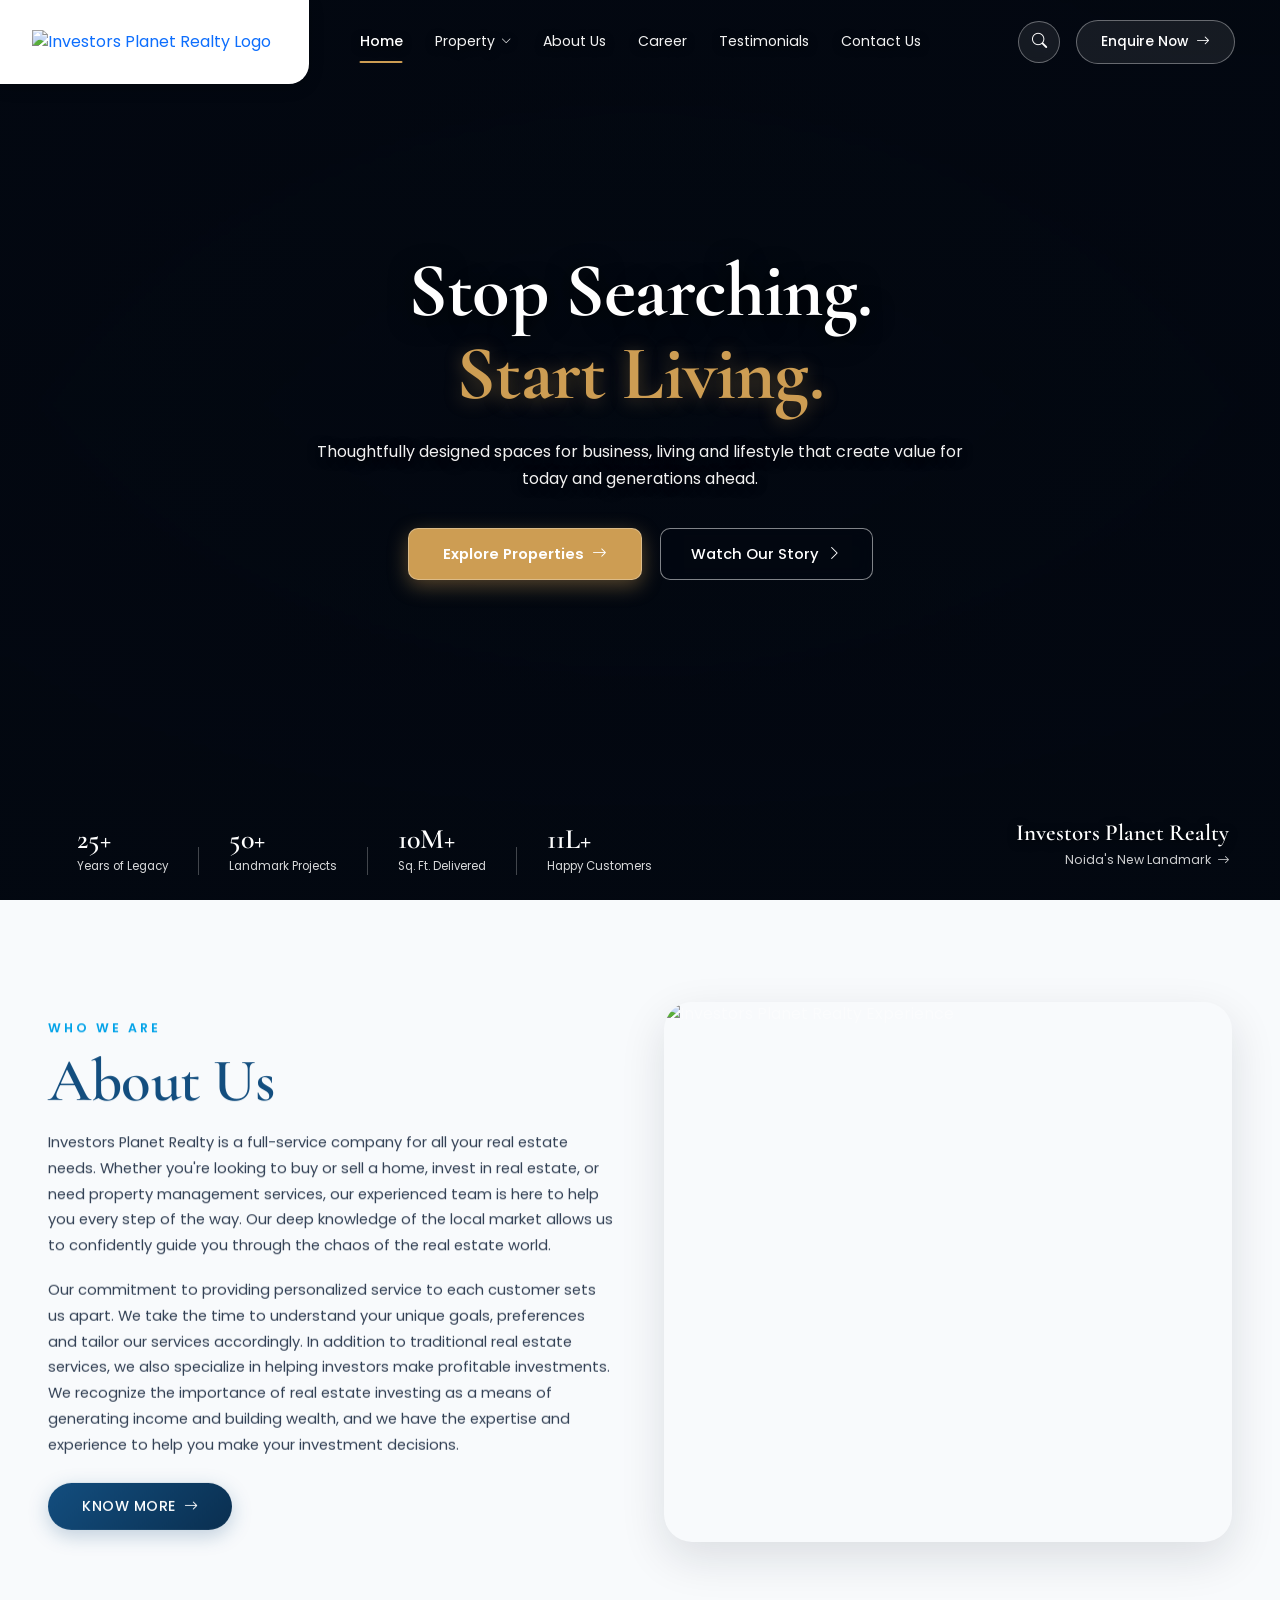
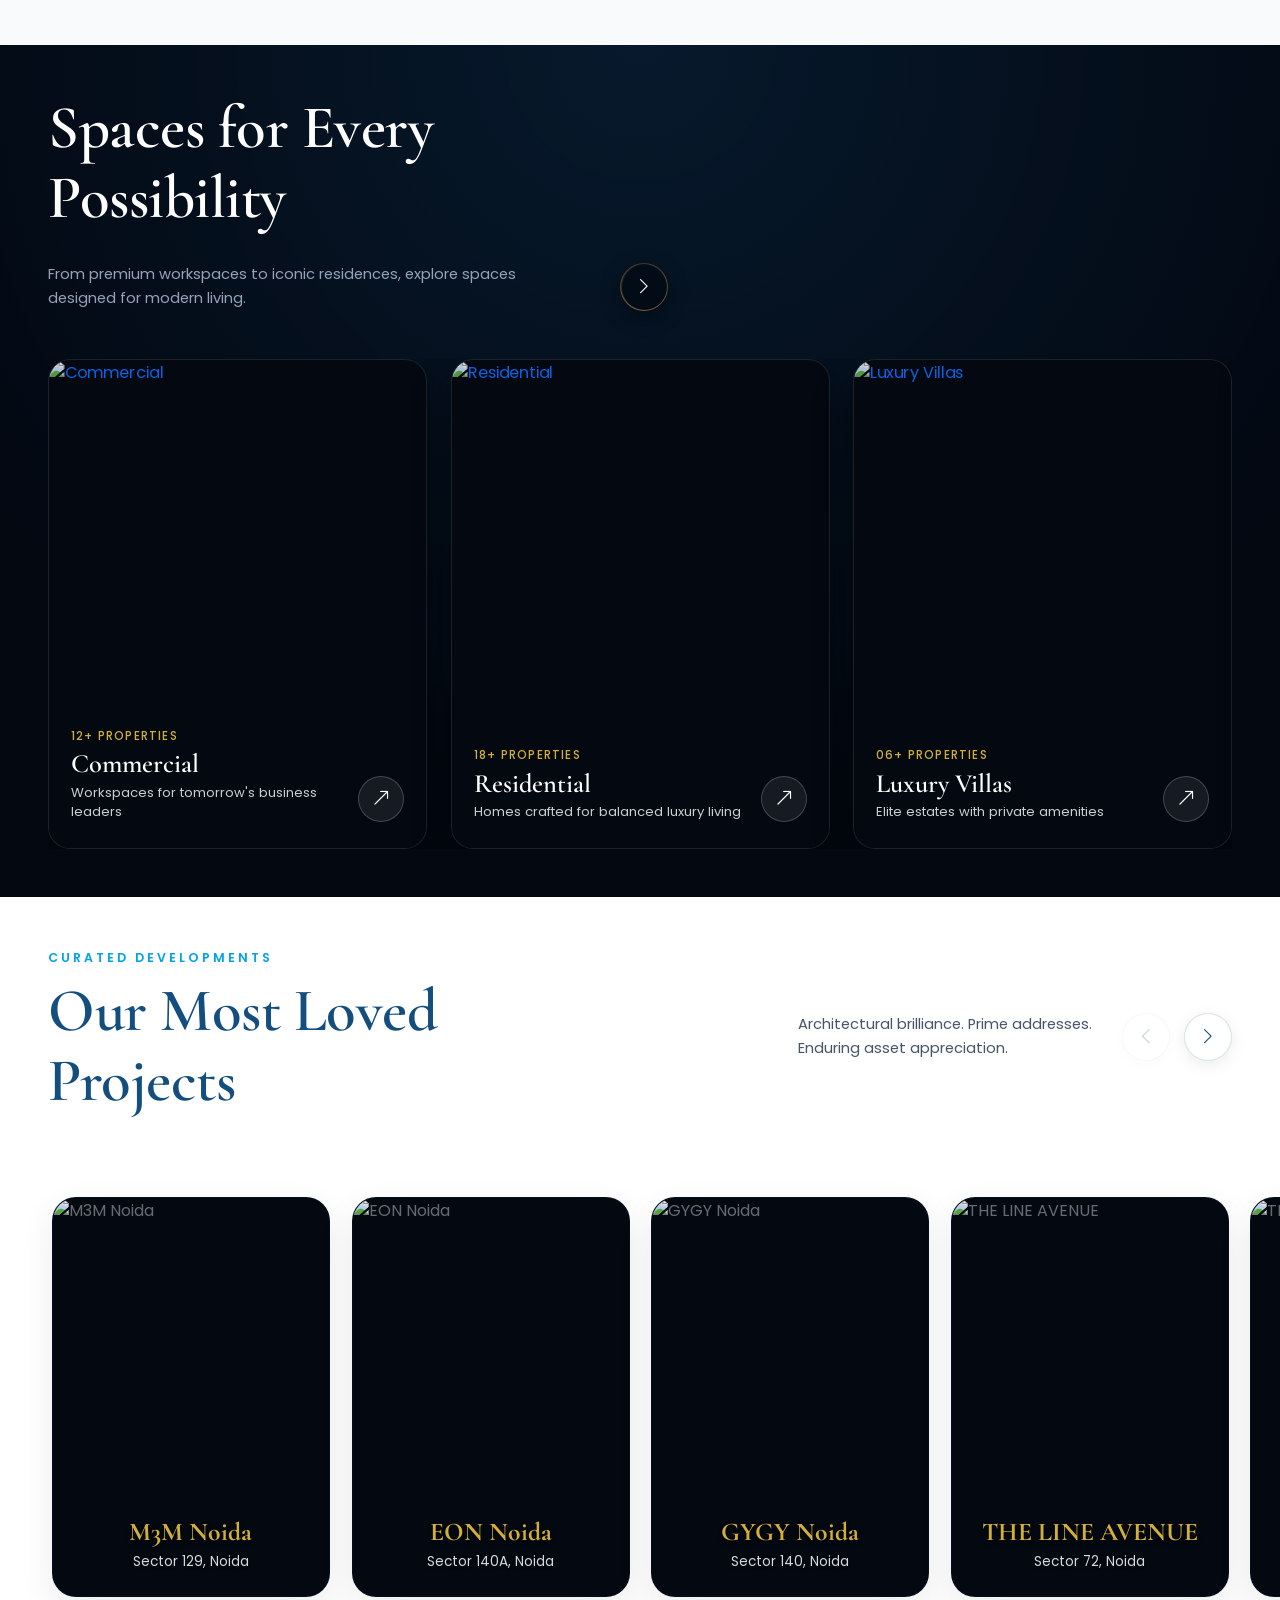
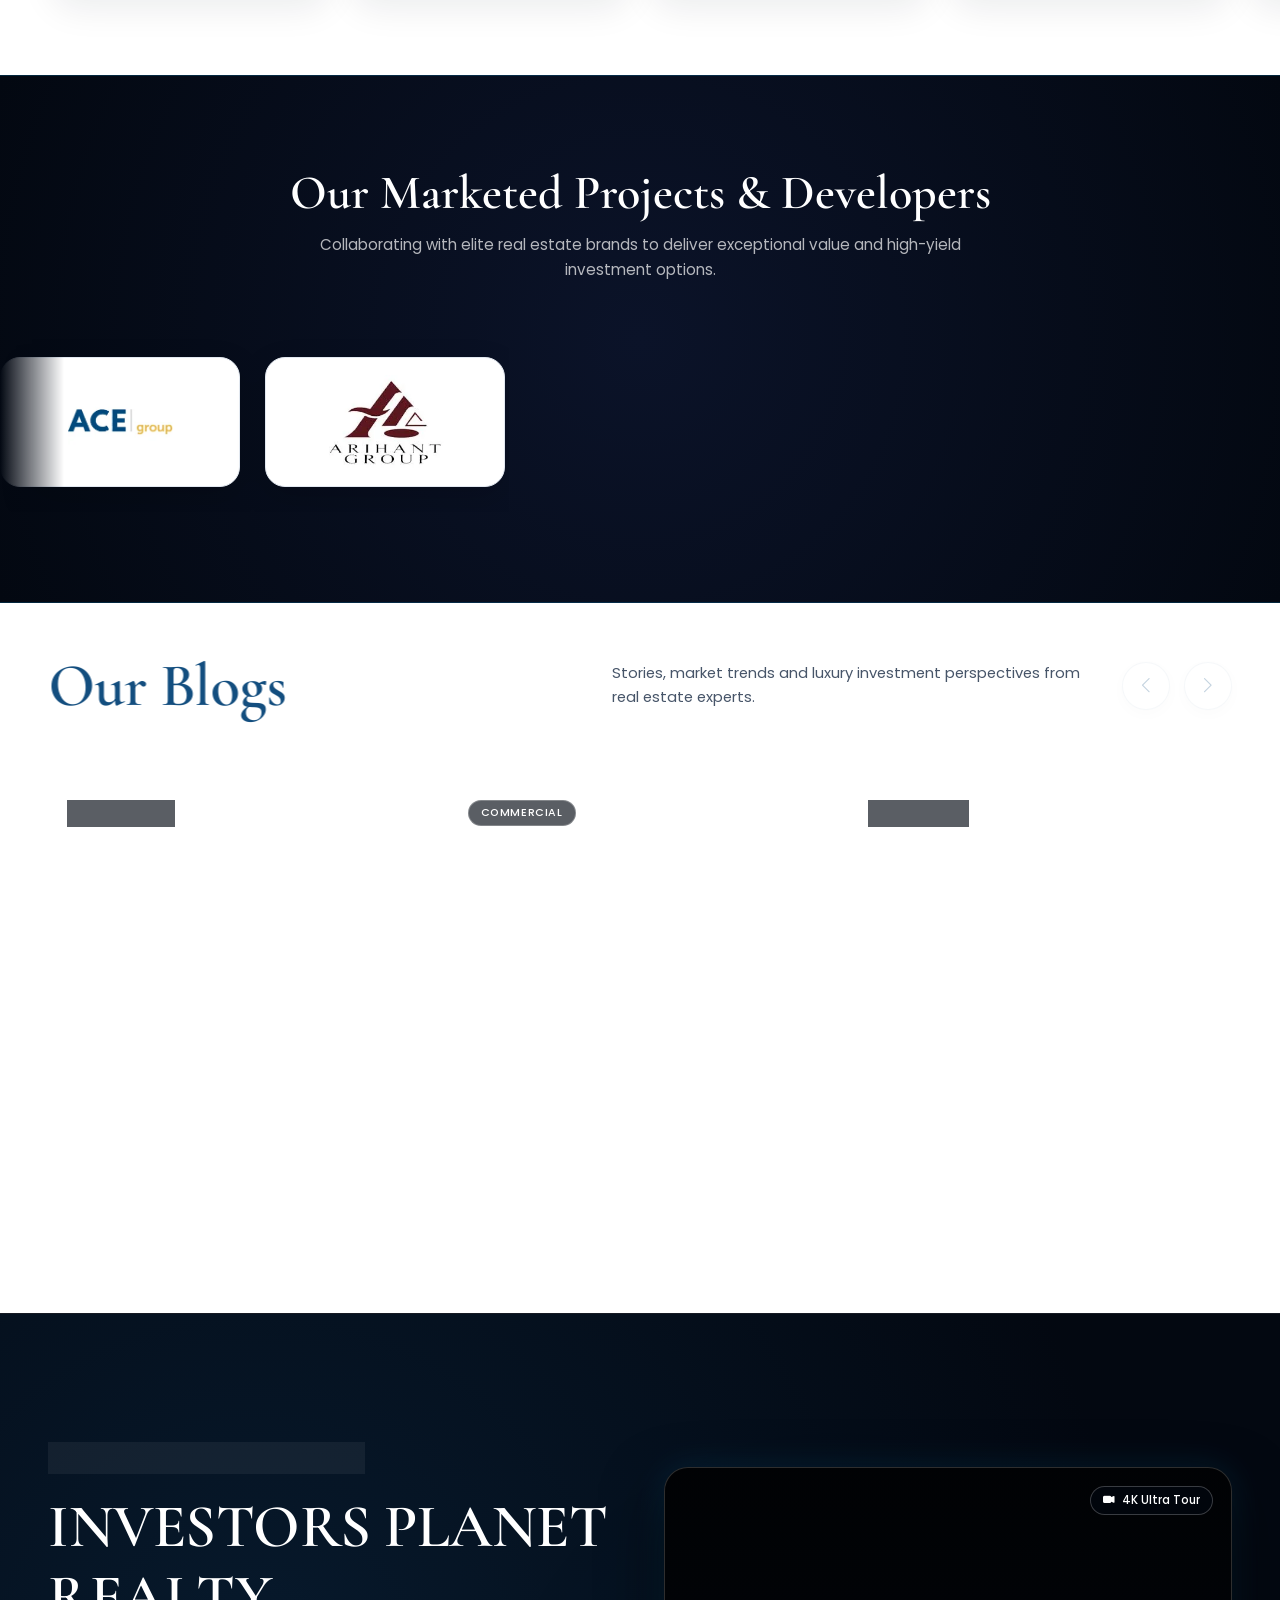
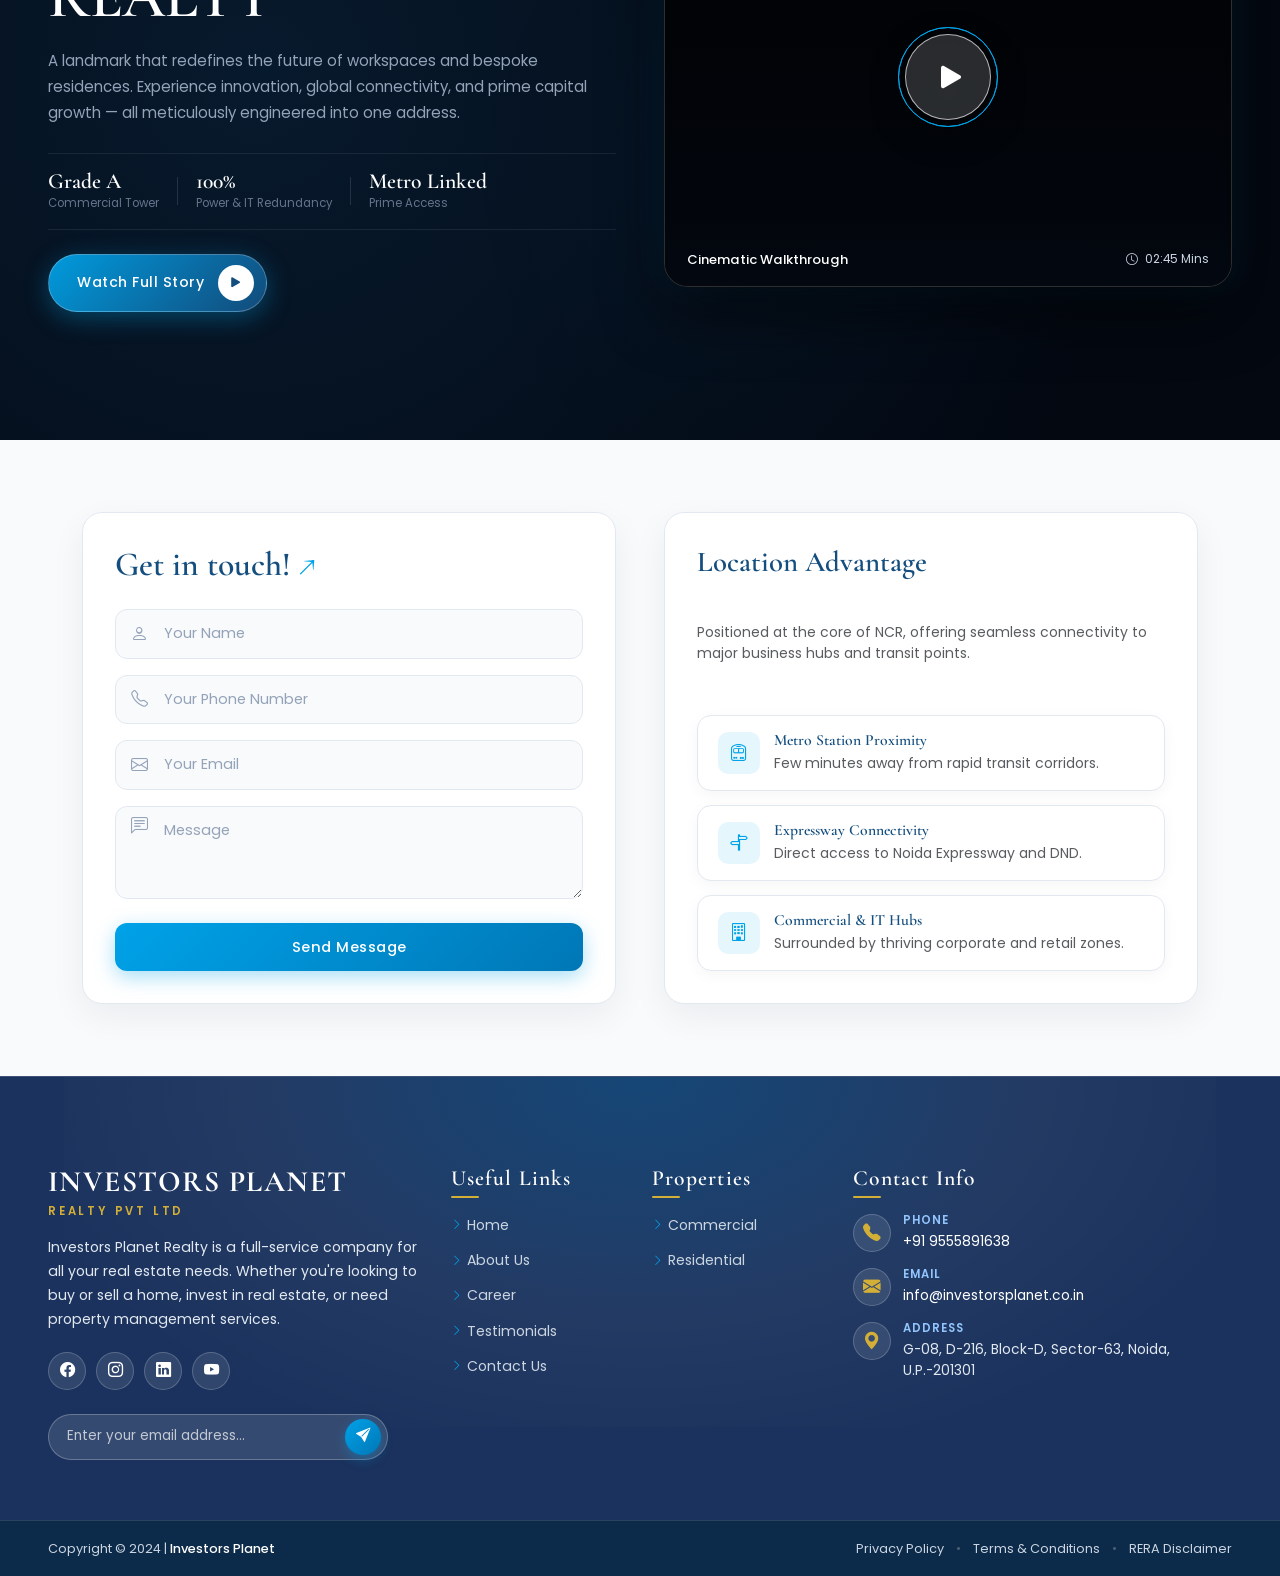
==== index.html @ 38ff0264 "commit" ====
<!DOCTYPE html>
<html lang="en">

<head>
    <meta charset="UTF-8" />
    <meta name="viewport" content="width=device-width, initial-scale=1.0" />
    <title>Investors|Planet| Realty</title>
    <link rel="shortcut icon" href="images/logo.webp" type="image/x-icon">
    <!-- links -->
    <link href="https://cdn.jsdelivr.net/npm/bootstrap@5.3.3/dist/css/bootstrap.min.css" rel="stylesheet">
    <link rel="stylesheet" href="https://cdnjs.cloudflare.com/ajax/libs/font-awesome/6.5.1/css/all.min.css">
    <link rel="stylesheet" href="https://cdn.jsdelivr.net/npm/bootstrap-icons@1.11.3/font/bootstrap-icons.min.css">
    <link rel="stylesheet" href="https://cdnjs.cloudflare.com/ajax/libs/animate.css/4.1.1/animate.min.css">
    <link rel="stylesheet" href="https://cdn.jsdelivr.net/npm/swiper@11/swiper-bundle.min.css">

    <!-- Fonts -->
    <link rel="preconnect" href="https://fonts.googleapis.com">
    <link rel="preconnect" href="https://fonts.gstatic.com" crossorigin>
    <link
        href="https://fonts.googleapis.com/css2?family=Cormorant+Garamond:wght@500;600;700&family=Poppins:wght@300;400;500;600&display=swap"
        rel="stylesheet">

    <!-- Custom CSS -->
    <link rel="stylesheet" href="style.css">
</head>

<body>

    <!-- navbar section -->
    <nav class="top-navbar-wrapper" id="topNavbar">
        <a href="index.html" class="navbar-logo-tab">
            <img src="https://investorsplanet.co.in/assets/images/Logo/logo-in.jpeg" alt="Investors Planet Realty Logo">
        </a>

        <div class="center-nav-links">
            <a href="index.html" class="nav-tab-item active">Home</a>

            <div class="nav-dropdown-wrapper">
                <a href="#" class="nav-tab-item">
                    Property <i class="bi bi-chevron-down" style="font-size: 0.65rem;"></i>
                </a>
                <div class="nav-dropdown-menu">
                    <a href="Commercial.html" class="nav-dropdown-item">Commercial</a>
                    <a href="Residental.html" class="nav-dropdown-item">Residential</a>
                </div>
            </div>

            <a href="About.html" class="nav-tab-item">About Us</a>
            <a href="Career.html" class="nav-tab-item">Career</a>
            <a href="Testimonials.html" class="nav-tab-item">Testimonials</a>
            <a href="Contact.html" class="nav-tab-item">Contact Us
            </a>
        </div>

        <div class="navbar-right-actions">
            <button class="nav-search-btn" title="Search" aria-label="Search">
                <i class="bi bi-search"></i>
            </button>
            <a href="Contact.html" class="nav-enquire-btn">
                Enquire Now <i class="bi bi-arrow-right"></i>
            </a>

            <button class="mobile-hamburger-btn" id="menuToggle" aria-label="Toggle Navigation">
                <span></span>
                <span></span>
                <span></span>
            </button>
        </div>
    </nav>

    <div class="drawer-overlay" id="drawerOverlay"></div>
    <aside class="mobile-nav-drawer" id="mobileDrawer">
        <button class="drawer-close-btn" id="drawerClose" aria-label="Close Navigation">&times;</button>
        <ul class="drawer-links">
            <li><a href="index.html" class="mobile-menu-link">Home</a></li>
            <li><a href="Commercial.html" class="mobile-menu-link">Property - Commercial</a></li>
            <li><a href="Residental.html" class="mobile-menu-link">Property - Residential</a></li>
            <li><a href="About.html" class="mobile-menu-link">About Us</a></li>
            <li><a href="Career.html" class="mobile-menu-link">Career</a></li>
            <li><a href="Testimonials.html" class="mobile-menu-link">Testimonials</a></li>
            <li><a href="Contact.html" class="mobile-menu-link">Contact Us</a></li>
        </ul>
        <div class="drawer-contact-box">
            <a href="Contact.html" class="nav-enquire-btn w-100 justify-content-center">
                Enquire Now <i class="bi bi-arrow-right"></i>
            </a>
        </div>
    </aside>
    <!-- navbar end   -->
    <!-- 2 HERO SLIDER SECTION -->
    <section class="hero-slider-section" id="heroSection">
        <a href="#heroSection" class="right-bottom-project-preview">
            <span class="preview-title">Investors Planet Realty
            </span>
            <span class="preview-subtitle">Noida's New Landmark <i class="bi bi-arrow-right"></i></span>
        </a>

        <div class="swiper heroSwiper">
            <div class="swiper-wrapper">

                <div class="swiper-slide">
                    <div class="slide-bg"
                        style="background-image: url('https://d2dy9w7mmecm6m.cloudfront.net/dy-images/Home/IconicMasterpiece/cullinan_-_xWpN2bljojHt.webp');">
                    </div>
                    <div class="slide-overlay"></div>
                    <div class="container-fluid h-100">
                        <div class="hero-content-wrapper">
                            <div class="hero-content justify-content-center">
                                <h1 class="hero-title animate__animated">
                                    Stop Searching.
                                    <span class="golden-line">Start Living.</span>
                                </h1>
                                <p class="hero-desc animate__animated">
                                    Thoughtfully designed spaces for business, living and lifestyle that create value
                                    for today and generations ahead.
                                </p>
                                <div class="hero-action-buttons animate__animated">
                                    <a href="#exploreCategories" class="btn-explore">
                                        Explore Properties <i class="bi bi-arrow-right"></i>
                                    </a>
                                    <a href="#featuredLandmark" class="btn-outline-custom">
                                        Watch Our Story <i class="bi bi-chevron-right"></i>
                                    </a>
                                </div>
                            </div>
                        </div>
                    </div>
                </div>

                <div class="swiper-slide">
                    <div class="slide-bg" style="background-image: url('images/hero.jpg');">
                    </div>
                    <div class="slide-overlay"></div>
                    <div class="container-fluid h-100">
                        <div class="hero-content-wrapper">
                            <div class="hero-content">
                                <h1 class="hero-title animate__animated">
                                    Future-Ready
                                    <span class="golden-line">For Your Business.</span>
                                </h1>
                                <p class="hero-desc animate__animated">
                                    Strategic commercial locations equipped with high footfall, modern infrastructure,
                                    and ultimate business growth potential.
                                </p>
                                <div class="hero-action-buttons animate__animated">
                                    <a href="#exploreCategories" class="btn-explore">
                                        Explore Properties <i class="bi bi-arrow-right"></i>
                                    </a>
                                    <a href="#mostSellingProjects" class="btn-outline-custom">
                                        View All Projects <i class="bi bi-chevron-right"></i>
                                    </a>
                                </div>
                            </div>
                        </div>
                    </div>
                </div>

                <div class="swiper-slide">
                    <div class="slide-bg"
                        style="background-image: url('https://d2dy9w7mmecm6m.cloudfront.net/dy-images/Home/IconicMasterpiece/cullinan_-_xWpN2bljojHt.webp');">
                    </div>
                    <div class="slide-overlay"></div>
                    <div class="container-fluid h-100">
                        <div class="hero-content-wrapper">
                            <div class="hero-content">
                                <h1 class="hero-title animate__animated">
                                    Crafting Icons.
                                    <span class="golden-line">Redefining Luxury.</span>
                                </h1>
                                <p class="hero-desc animate__animated">
                                    Experience unmatched architectural brilliance built with high-end luxury, modern
                                    spaces, and world-class private amenities.
                                </p>
                                <div class="hero-action-buttons animate__animated">
                                    <a href="#exploreCategories" class="btn-explore">
                                        Explore Properties <i class="bi bi-arrow-right"></i>
                                    </a>
                                    <a href="#mostSellingProjects" class="btn-outline-custom">
                                        View All Projects <i class="bi bi-chevron-right"></i>
                                    </a>
                                </div>
                            </div>
                        </div>
                    </div>
                </div>

            </div>
        </div>

        <div class="hero-stats-bar">
            <div class="stat-item">
                <span class="stat-number">25+</span>
                <span class="stat-label">Years of Legacy</span>
            </div>
            <div class="stat-divider"></div>
            <div class="stat-item">
                <span class="stat-number">50+</span>
                <span class="stat-label">Landmark Projects</span>
            </div>
            <div class="stat-divider"></div>
            <div class="stat-item">
                <span class="stat-number">10M+</span>
                <span class="stat-label">Sq. Ft. Delivered</span>
            </div>
            <div class="stat-divider"></div>
            <div class="stat-item">
                <span class="stat-number">11L+</span>
                <span class="stat-label">Happy Customers</span>
            </div>
        </div>
    </section>

    <!-- 3. ABOUT US SECTION -->
    <section class="about-us-section" id="about">
        <div class="container-fluid px-3 px-md-4 px-lg-5">
            <div class="row align-items-center g-4 g-xl-5">

                <div class="col-lg-6 about-left-col">
                    <span class="section-top-tag scroll-reveal" data-animation="animate__fadeInUp">WHO WE ARE</span>
                    <h2 class="section-unified-heading scroll-reveal" data-animation="animate__fadeInUp">About Us</h2>

                    <!-- <div class="rera-info scroll-reveal" data-animation="animate__fadeInUp">
                        <span class="rera-label">RERA NO. :</span>
                        <span class="rera-code">UPRERAAGT000235/11/2025</span>
                    </div> -->

                    <p class="about-desc scroll-reveal" data-animation="animate__fadeInUp">
                        Investors Planet Realty is a full-service company for all your real estate needs. Whether you're
                        looking to buy or sell a home, invest in real estate, or need property management services, our
                        experienced team is here to help you every step of the way. Our deep knowledge of the local
                        market allows us to confidently guide you through the chaos of the real estate world.
                    </p>

                    <p class="about-desc scroll-reveal" data-animation="animate__fadeInUp">
                        Our commitment to providing personalized service to each customer sets us apart. We take the
                        time to understand your unique goals, preferences and tailor our services accordingly. In
                        addition to traditional real estate services, we also specialize in helping investors make
                        profitable investments. We recognize the importance of real estate investing as a means of
                        generating income and building wealth, and we have the expertise and experience to help you make
                        your investment decisions.
                    </p>

                    <div class="about-btn-wrap scroll-reveal" data-animation="animate__fadeInUp">
                        <a href="#siteFooter" class="btn-know-more">
                            <span>KNOW MORE</span>
                            <i class="bi bi-arrow-right ms-2"></i>
                        </a>
                    </div>
                </div>

                <div class="col-lg-6 about-right-col">
                    <div class="about-image-card scroll-reveal" data-animation="animate__fadeInRight">
                        <div class="image-wrapper">
                            <img src="https://i.pinimg.com/736x/a8/ac/7f/a8ac7f24139de75a7043507da3dbb99f.jpg"
                                alt="Investors Planet Realty Experience" />
                        </div>

                        <div class="floating-excellence-badge scroll-reveal" data-animation="animate__zoomIn">
                            <div class="badge-top">
                                <span class="badge-number">25<sup>+</sup></span>
                                <span class="badge-text">YEARS OF<br>EXCELLENCE</span>
                            </div>
                            <a href="#featuredLandmark" class="badge-link">
                                <span>Watch Video</span>
                                <i class="bi bi-play-circle-fill"></i>
                            </a>
                        </div>
                    </div>
                </div>

            </div>
        </div>
    </section>

    <!-- 4. EXPLORE BY CATEGORY SECTION -->
    <section class="project-categories-section py-5 theme-dark" id="exploreCategories">
        <div class="container-fluid px-lg-5 px-3">

            <div class="project-cat-header-wrap mb-5">
                <div class="project-cat-title-block scroll-reveal" data-animation="animate__fadeInLeft">
                    <h2 class="section-unified-heading text-white mb-0">Spaces for Every Possibility</h2>
                </div>

                <div class="project-cat-controls-block scroll-reveal" data-animation="animate__fadeInRight">
                    <p class="project-cat-tagline">
                        From premium workspaces to iconic residences, explore spaces designed for modern living.
                    </p>

                    <div class="project-slider-arrows">
                        <button class="project-nav-trigger project-prev-btn" type="button" aria-label="Previous">
                            <span class="arrow-orbit-ring"></span>
                            <span class="arrow-icon-wrap">
                                <i class="bi bi-chevron-left"></i>
                            </span>
                        </button>
                        <button class="project-nav-trigger project-next-btn" type="button" aria-label="Next">
                            <span class="arrow-orbit-ring"></span>
                            <span class="arrow-icon-wrap">
                                <i class="bi bi-chevron-right"></i>
                            </span>
                        </button>
                    </div>
                </div>
            </div>

            <div class="swiper projectCategorySlider">
                <div class="swiper-wrapper">

                    <div class="swiper-slide">
                        <a href="Commercial.html" class="project-showcase-tile scroll-reveal"
                            data-animation="animate__fadeInUp">
                            <div class="project-tile-media">
                                <img src="https://i.pinimg.com/736x/68/a8/88/68a88817c9050d8937019f63d39efa8c.jpg"
                                    alt="Commercial" class="project-tile-visual">
                                <div class="project-tile-backdrop"></div>
                                <div class="project-tile-blur-overlay"></div>
                            </div>

                            <div class="project-center-plus">
                                <span class="project-pulse-wave"></span>
                                <span class="project-pulse-wave delay"></span>
                                <i class="bi bi-plus-lg"></i>
                            </div>

                            <div class="project-tile-bottom-bar">
                                <div class="project-bar-left">
                                    <span class="project-count-tag">12+ Properties</span>
                                    <h3 class="project-bar-title">Commercial</h3>
                                    <p class="project-bar-sub">Workspaces for tomorrow's business leaders</p>
                                </div>
                                <span class="project-bar-arrow">
                                    <span class="bar-arrow-aura"></span>
                                    <i class="bi bi-arrow-up-right main-arrow"></i>
                                    <i class="bi bi-arrow-up-right clone-arrow"></i>
                                </span>
                            </div>
                        </a>
                    </div>

                    <div class="swiper-slide">
                        <a href="residental.html" class="project-showcase-tile scroll-reveal"
                            data-animation="animate__fadeInUp">
                            <div class="project-tile-media">
                                <img src="https://i.pinimg.com/1200x/0e/28/10/0e281031130ed455cd875e7eabe86943.jpg"
                                    alt="Residential" class="project-tile-visual">
                                <div class="project-tile-backdrop"></div>
                                <div class="project-tile-blur-overlay"></div>
                            </div>

                            <div class="project-center-plus">
                                <span class="project-pulse-wave"></span>
                                <span class="project-pulse-wave delay"></span>
                                <i class="bi bi-plus-lg"></i>
                            </div>

                            <div class="project-tile-bottom-bar">
                                <div class="project-bar-left">
                                    <span class="project-count-tag">18+ Properties</span>
                                    <h3 class="project-bar-title">Residential</h3>
                                    <p class="project-bar-sub">Homes crafted for balanced luxury living</p>
                                </div>
                                <span class="project-bar-arrow">
                                    <span class="bar-arrow-aura"></span>
                                    <i class="bi bi-arrow-up-right main-arrow"></i>
                                    <i class="bi bi-arrow-up-right clone-arrow"></i>
                                </span>
                            </div>
                        </a>
                    </div>

                    <div class="swiper-slide">
                        <a href="Commercial.html" class="project-showcase-tile scroll-reveal"
                            data-animation="animate__fadeInUp">
                            <div class="project-tile-media">
                                <img src="https://i.pinimg.com/736x/b8/08/d7/b808d746e11e2a88268e295a4e2df7ee.jpg"
                                    alt="Luxury Villas" class="project-tile-visual">
                                <div class="project-tile-backdrop"></div>
                                <div class="project-tile-blur-overlay"></div>
                            </div>

                            <div class="project-center-plus">
                                <span class="project-pulse-wave"></span>
                                <span class="project-pulse-wave delay"></span>
                                <i class="bi bi-plus-lg"></i>
                            </div>

                            <div class="project-tile-bottom-bar">
                                <div class="project-bar-left">
                                    <span class="project-count-tag">06+ Properties</span>
                                    <h3 class="project-bar-title">Luxury Villas</h3>
                                    <p class="project-bar-sub">Elite estates with private amenities</p>
                                </div>
                                <span class="project-bar-arrow">
                                    <span class="bar-arrow-aura"></span>
                                    <i class="bi bi-arrow-up-right main-arrow"></i>
                                    <i class="bi bi-arrow-up-right clone-arrow"></i>
                                </span>
                            </div>
                        </a>
                    </div>

                    <div class="swiper-slide">
                        <a href="Commercial.html" class="project-showcase-tile scroll-reveal"
                            data-animation="animate__fadeInUp">
                            <div class="project-tile-media">
                                <img src="https://i.pinimg.com/736x/2e/1c/e1/2e1ce1e18475a00035cc2ab0f9a0c046.jpg"
                                    alt="Retail & Studio" class="project-tile-visual">
                                <div class="project-tile-backdrop"></div>
                                <div class="project-tile-blur-overlay"></div>
                            </div>

                            <div class="project-center-plus">
                                <span class="project-pulse-wave"></span>
                                <span class="project-pulse-wave delay"></span>
                                <i class="bi bi-plus-lg"></i>
                            </div>

                            <div class="project-tile-bottom-bar">
                                <div class="project-bar-left">
                                    <span class="project-count-tag">10+ Properties</span>
                                    <h3 class="project-bar-title">Retail & Studio</h3>
                                    <p class="project-bar-sub">Prime high-footfall business venues</p>
                                </div>
                                <span class="project-bar-arrow">
                                    <span class="bar-arrow-aura"></span>
                                    <i class="bi bi-arrow-up-right main-arrow"></i>
                                    <i class="bi bi-arrow-up-right clone-arrow"></i>
                                </span>
                            </div>
                        </a>
                    </div>

                </div>
            </div>

        </div>
    </section>

    <!-- 6. FEATURED DEVELOPMENTS SECTION -->
    <section class="dev-showcase-section py-5" id="mostSellingProjects">
        <div class="container-fluid px-lg-5 px-3">

            <div class="dev-showcase-header mb-5">
                <div class="dev-showcase-title-block scroll-reveal" data-animation="animate__fadeInLeft">
                    <span class="section-top-tag">CURATED DEVELOPMENTS</span>
                    <h2 class="section-unified-heading">Our Most Loved Projects</h2>
                </div>

                <div class="dev-showcase-controls-block scroll-reveal" data-animation="animate__fadeInRight">
                    <p class="dev-showcase-summary">
                        Architectural brilliance. Prime addresses.<br class="d-none d-md-block"> Enduring asset
                        appreciation.
                    </p>
                    <div class="dev-showcase-arrows">
                        <button class="dev-nav-trigger dev-prev-btn" type="button" aria-label="Previous">
                            <span class="dev-orbit-ring"></span>
                            <span class="dev-arrow-icon"><i class="bi bi-chevron-left"></i></span>
                        </button>
                        <button class="dev-nav-trigger dev-next-btn" type="button" aria-label="Next">
                            <span class="dev-orbit-ring"></span>
                            <span class="dev-arrow-icon"><i class="bi bi-chevron-right"></i></span>
                        </button>
                    </div>
                </div>
            </div>

            <div class="swiper devShowcaseSwiper">
                <div class="swiper-wrapper">

                    <div class="swiper-slide">
                        <div class="dev-luxury-card scroll-reveal" data-animation="animate__fadeInUp" tabindex="0">
                            <div class="dev-card-media">
                                <img src="https://i.pinimg.com/1200x/4e/ce/fe/4ecefea35339582fa8485c34554b320c.jpg"
                                    alt="M3M Noida">
                                <div class="dev-light-overlay"></div>
                            </div>
                            <div class="dev-default-bottom">
                                <h4 class="default-prop-title">M3M Noida</h4>
                                <p class="default-prop-subtitle">Sector 129, Noida</p>
                            </div>
                            <div class="dev-hover-reveal-overlay">
                                <span class="overlay-category-tag">Commercial Landmark</span>
                                <h4 class="overlay-prop-title">M3M Noida</h4>
                                <p class="overlay-prop-desc">M3M The Line offers a luxurious retail experience with a
                                    unique design, high street footfall, and elite global business spaces.</p>
                                <a href="propertydetils.html" class="glass-view-btn"><span>Learn More</span> <i
                                        class="bi bi-arrow-right"></i></a>
                            </div>
                        </div>
                    </div>

                    <div class="swiper-slide">
                        <div class="dev-luxury-card scroll-reveal" data-animation="animate__fadeInUp" tabindex="0">
                            <div class="dev-card-media">
                                <img src="https://i.pinimg.com/1200x/86/7d/1b/867d1b54a7c1937b8c69fe20ed99fad9.jpg"
                                    alt="EON Noida">
                                <div class="dev-light-overlay"></div>
                            </div>
                            <div class="dev-default-bottom">
                                <h4 class="default-prop-title">EON Noida</h4>
                                <p class="default-prop-subtitle">Sector 140A, Noida</p>
                            </div>
                            <div class="dev-hover-reveal-overlay">
                                <span class="overlay-category-tag">Commercial Hub</span>
                                <h4 class="overlay-prop-title">EON Noida</h4>
                                <p class="overlay-prop-desc">The life we always aspired for, the life we have always
                                    wanted to live is not just about luxury, but about unmatched convenience and
                                    futuristic infrastructure.</p>
                                <a href="propertydetils.html" class="glass-view-btn"><span>Learn More</span> <i
                                        class="bi bi-arrow-right"></i></a>
                            </div>
                        </div>
                    </div>

                    <div class="swiper-slide">
                        <div class="dev-luxury-card scroll-reveal" data-animation="animate__fadeInUp" tabindex="0">
                            <div class="dev-card-media">
                                <img src="https://i.pinimg.com/736x/db/94/c8/db94c8e947b43b519525313c989a748e.jpg"
                                    alt="GYGY Noida">
                                <div class="dev-light-overlay"></div>
                            </div>
                            <div class="dev-default-bottom">
                                <h4 class="default-prop-title">GYGY Noida</h4>
                                <p class="default-prop-subtitle">Sector 140, Noida</p>
                            </div>
                            <div class="dev-hover-reveal-overlay">
                                <span class="overlay-category-tag">Corporate Space</span>
                                <h4 class="overlay-prop-title">GYGY Noida</h4>
                                <p class="overlay-prop-desc">Project Site : Plot Number - 02, Sector - 140, Noida Uttar
                                    Pradesh - 201 305. Experience world-class corporate architecture and high returns.
                                </p>
                                <a href="propertydetils.html" class="glass-view-btn"><span>Learn More</span> <i
                                        class="bi bi-arrow-right"></i></a>
                            </div>
                        </div>
                    </div>

                    <div class="swiper-slide">
                        <div class="dev-luxury-card scroll-reveal" data-animation="animate__fadeInUp" tabindex="0">
                            <div class="dev-card-media">
                                <img src="https://i.pinimg.com/736x/e1/89/68/e18968163f599e794403387aab5ac4d5.jpg"
                                    alt="THE LINE AVENUE">
                                <div class="dev-light-overlay"></div>
                            </div>
                            <div class="dev-default-bottom">
                                <h4 class="default-prop-title">THE LINE AVENUE</h4>
                                <p class="default-prop-subtitle">Sector 72, Noida</p>
                            </div>
                            <div class="dev-hover-reveal-overlay">
                                <span class="overlay-category-tag">Retail Avenue</span>
                                <h4 class="overlay-prop-title">THE LINE AVENUE</h4>
                                <p class="overlay-prop-desc">M3M The Line offers a luxurious retail experience with a
                                    unique design, high street footfall, and elite global business spaces.</p>
                                <a href="propertydetils.html" class="glass-view-btn"><span>Learn More</span> <i
                                        class="bi bi-arrow-right"></i></a>
                            </div>
                        </div>
                    </div>

                    <div class="swiper-slide">
                        <div class="dev-luxury-card scroll-reveal" data-animation="animate__fadeInUp" tabindex="0">
                            <div class="dev-card-media">
                                <img src="https://i.pinimg.com/1200x/3d/f7/21/3df721091316a5a87fbced615e7f8558.jpg"
                                    alt="THE CULLIAN AVENUE">
                                <div class="dev-light-overlay"></div>
                            </div>
                            <div class="dev-default-bottom">
                                <h4 class="default-prop-title">THE CULLIAN AVENUE</h4>
                                <p class="default-prop-subtitle">Sector 94, Noida</p>
                            </div>
                            <div class="dev-hover-reveal-overlay">
                                <span class="overlay-category-tag">Ultra Luxury Living</span>
                                <h4 class="overlay-prop-title">THE CULLIAN AVENUE</h4>
                                <p class="overlay-prop-desc">Sector 94 emerges as a thriving and well-linked
                                    neighbourhood in Noida, featuring bespoke sky residences and curated amenities.</p>
                                <a href="propertydetils.html" class="glass-view-btn"><span>Learn More</span> <i
                                        class="bi bi-arrow-right"></i></a>
                            </div>
                        </div>
                    </div>

                    <div class="swiper-slide">
                        <div class="dev-luxury-card scroll-reveal" data-animation="animate__fadeInUp" tabindex="0">
                            <div class="dev-card-media">
                                <img src="https://images.pexels.com/photos/1036657/pexels-photo-1036657.jpeg?auto=compress&cs=tinysrgb&w=700"
                                    alt="BHUTANI Grandthum">
                                <div class="dev-light-overlay"></div>
                            </div>
                            <div class="dev-default-bottom">
                                <h4 class="default-prop-title">BHUTANI Grandthum</h4>
                                <p class="default-prop-subtitle">Greater Noida West</p>
                            </div>
                            <div class="dev-hover-reveal-overlay">
                                <span class="overlay-category-tag">Commercial Hub</span>
                                <h4 class="overlay-prop-title">BHUTANI Grandthum</h4>
                                <p class="overlay-prop-desc">Bhutani Grandthum is a commercial property that is the
                                    perfect commercial spot engineered for high-yielding retail spaces and modern
                                    corporate setups.</p>
                                <a href="propertydetils.html" class="glass-view-btn"><span>Learn More</span> <i
                                        class="bi bi-arrow-right"></i></a>
                            </div>
                        </div>
                    </div>

                    <div class="swiper-slide">
                        <div class="dev-luxury-card scroll-reveal" data-animation="animate__fadeInUp" tabindex="0">
                            <div class="dev-card-media">
                                <img src="https://images.pexels.com/photos/302769/pexels-photo-302769.jpeg?auto=compress&cs=tinysrgb&w=700"
                                    alt="Godrej Majesty">
                                <div class="dev-light-overlay"></div>
                            </div>
                            <div class="dev-default-bottom">
                                <h4 class="default-prop-title">Godrej Majesty</h4>
                                <p class="default-prop-subtitle">Greater Noida Sec 12</p>
                            </div>
                            <div class="dev-hover-reveal-overlay">
                                <span class="overlay-category-tag">Serene Residences</span>
                                <h4 class="overlay-prop-title">Godrej Majesty</h4>
                                <p class="overlay-prop-desc">Godrej Majesty is basically a residential property spot in
                                    Greater Noida Sec 12, offering green landscapes and grand clubhouse amenities.</p>
                                <a href="propertydetils.html" class="glass-view-btn"><span>Learn More</span> <i
                                        class="bi bi-arrow-right"></i></a>
                            </div>
                        </div>
                    </div>

                    <div class="swiper-slide">
                        <div class="dev-luxury-card scroll-reveal" data-animation="animate__fadeInUp" tabindex="0">
                            <div class="dev-card-media">
                                <img src="https://images.pexels.com/photos/2079234/pexels-photo-2079234.jpeg?auto=compress&cs=tinysrgb&w=700"
                                    alt="AU Sunflower Aditya World City">
                                <div class="dev-light-overlay"></div>
                            </div>
                            <div class="dev-default-bottom">
                                <h4 class="default-prop-title">AU Sunflower</h4>
                                <p class="default-prop-subtitle">Ghaziabad</p>
                            </div>
                            <div class="dev-hover-reveal-overlay">
                                <span class="overlay-category-tag">Smart Living</span>
                                <h4 class="overlay-prop-title">AU Sunflower Aditya World City</h4>
                                <p class="overlay-prop-desc">AU Sunflower Aditya World City is basically a residential
                                    property spot in Ghaziabad with integrated smart infrastructure and fast
                                    connectivity.</p>
                                <a href="propertydetils.html" class="glass-view-btn"><span>Learn More</span> <i
                                        class="bi bi-arrow-right"></i></a>
                            </div>
                        </div>
                    </div>

                    <div class="swiper-slide">
                        <div class="dev-luxury-card scroll-reveal" data-animation="animate__fadeInUp" tabindex="0">
                            <div class="dev-card-media">
                                <img src="https://images.pexels.com/photos/323780/pexels-photo-323780.jpeg?auto=compress&cs=tinysrgb&w=700"
                                    alt="EROS">
                                <div class="dev-light-overlay"></div>
                            </div>
                            <div class="dev-default-bottom">
                                <h4 class="default-prop-title">EROS</h4>
                                <p class="default-prop-subtitle">Greater Noida Sec 2</p>
                            </div>
                            <div class="dev-hover-reveal-overlay">
                                <span class="overlay-category-tag">Modern Living</span>
                                <h4 class="overlay-prop-title">EROS</h4>
                                <p class="overlay-prop-desc">Eros Sampoornam is basically a residential property spot in
                                    Greater Noida Sec 2, meticulously crafted for modern families and wellness.</p>
                                <a href="propertydetils.html" class="glass-view-btn"><span>Learn More</span> <i
                                        class="bi bi-arrow-right"></i></a>
                            </div>
                        </div>
                    </div>

                    <div class="swiper-slide">
                        <div class="dev-luxury-card scroll-reveal" data-animation="animate__fadeInUp" tabindex="0">
                            <div class="dev-card-media">
                                <img src="https://images.pexels.com/photos/439391/pexels-photo-439391.jpeg?auto=compress&cs=tinysrgb&w=700"
                                    alt="Sobha">
                                <div class="dev-light-overlay"></div>
                            </div>
                            <div class="dev-default-bottom">
                                <h4 class="default-prop-title">Sobha</h4>
                                <p class="default-prop-subtitle">Greater Noida Sec 1</p>
                            </div>
                            <div class="dev-hover-reveal-overlay">
                                <span class="overlay-category-tag">Handcrafted Luxury</span>
                                <h4 class="overlay-prop-title">Sobha</h4>
                                <p class="overlay-prop-desc">Sobha is a perfect residential spot in Greater Noida Sec 1,
                                    offering signature luxury development and unmatched craftsmanship.</p>
                                <a href="propertydetils.html" class="glass-view-btn"><span>Learn More</span> <i
                                        class="bi bi-arrow-right"></i></a>
                            </div>
                        </div>
                    </div>

                    <div class="swiper-slide">
                        <div class="dev-luxury-card scroll-reveal" data-animation="animate__fadeInUp" tabindex="0">
                            <div class="dev-card-media">
                                <img src="https://images.pexels.com/photos/1396122/pexels-photo-1396122.jpeg?auto=compress&cs=tinysrgb&w=700"
                                    alt="Anand Habitat Sahibabad">
                                <div class="dev-light-overlay"></div>
                            </div>
                            <div class="dev-default-bottom">
                                <h4 class="default-prop-title">Anand Habitat</h4>
                                <p class="default-prop-subtitle">Sahibabad</p>
                            </div>
                            <div class="dev-hover-reveal-overlay">
                                <span class="overlay-category-tag">Prime Commercial</span>
                                <h4 class="overlay-prop-title">Anand Habitat Sahibabad</h4>
                                <p class="overlay-prop-desc">Anand Habitat Sahibabad is a commercial property spot in
                                    Sahibabad offering prominent retail spaces and dynamic business offices.</p>
                                <a href="propertydetils.html" class="glass-view-btn"><span>Learn More</span> <i
                                        class="bi bi-arrow-right"></i></a>
                            </div>
                        </div>
                    </div>

                </div>
            </div>

        </div>
    </section>
    <!-- 7. MARKETED PARTNERS SECTION -->
    <section class="marketed-projects-section" id="marketedProjects">
        <div class="container-fluid px-0">
            <div class="marketed-header-wrap container">
                <!-- <span class="mini-kicker">TRUSTED PARTNERSHIPS</span> -->
                <h2>Our Marketed Projects & Developers</h2>
                <p class="marketed-subtitle">Collaborating with elite real estate brands to deliver exceptional value
                    and high-yield investment options.</p>
            </div>

            <div class="marketed-slider-track-container">
                <div class="marketed-slider-track">

                    <div class="marketed-logo-card">
                        <div class="card-inner-glow"></div>
                        <img src="images/ace.webp" alt="Ace">
                    </div>
                    <div class="marketed-logo-card">
                        <div class="card-inner-glow"></div>
                        <img src="images/arihant.webp" alt="Arihant">
                    </div>
                    <div class="marketed-logo-card">
                        <div class="card-inner-glow"></div>
                        <img src="images/bhutani.webp" alt="Bhutani">
                    </div>
                    <div class="marketed-logo-card">
                        <div class="card-inner-glow"></div>
                        <img src="images/eon.webp" alt="Eon">
                    </div>
                    <div class="marketed-logo-card">
                        <div class="card-inner-glow"></div>
                        <img src="images/Godrej-properties-logo-2.webp" alt="Godrej">
                    </div>
                    <div class="marketed-logo-card">
                        <div class="card-inner-glow"></div>
                        <img src="images/gygy.webp" alt="Gygy">
                    </div>
                    <div class="marketed-logo-card">
                        <div class="card-inner-glow"></div>
                        <img src="images/M3M.webp" alt="M3M">
                    </div>
                    <div class="marketed-logo-card">
                        <div class="card-inner-glow"></div>
                        <img src="images/T&T.webp" alt="T&T">
                    </div>

                    <div class="marketed-logo-card">
                        <div class="card-inner-glow"></div>
                        <img src="images/ace.webp" alt="Ace">
                    </div>
                    <div class="marketed-logo-card">
                        <div class="card-inner-glow"></div>
                        <img src="images/arihant.webp" alt="Arihant">
                    </div>
                    <div class="marketed-logo-card">
                        <div class="card-inner-glow"></div>
                        <img src="images/bhutani.webp" alt="Bhutani">
                    </div>
                    <div class="marketed-logo-card">
                        <div class="card-inner-glow"></div>
                        <img src="images/eon.webp" alt="Eon">
                    </div>
                    <div class="marketed-logo-card">
                        <div class="card-inner-glow"></div>
                        <img src="images/Godrej-properties-logo-2.webp" alt="Godrej">
                    </div>
                    <div class="marketed-logo-card">
                        <div class="card-inner-glow"></div>
                        <img src="images/gygy.webp" alt="Gygy">
                    </div>
                    <div class="marketed-logo-card">
                        <div class="card-inner-glow"></div>
                        <img src="images/M3M.webp" alt="M3M">
                    </div>
                    <div class="marketed-logo-card">
                        <div class="card-inner-glow"></div>
                        <img src="images/T&T.webp" alt="T&T">
                    </div>

                </div>
            </div>
        </div>
    </section>
    <!-- 8. OUR BLOGS SECTION -->
    <section class="journal-blogs-section py-5" id="realEstateBlogs">
        <div class="container-fluid px-lg-5 px-3">

            <div class="journal-header-wrap mb-5">
                <div class="journal-title-col scroll-reveal" data-animation="animate__fadeInLeft">
                    <h2 class="section-unified-heading mb-0">Our Blogs</h2>
                </div>

                <div class="journal-controls-col scroll-reveal" data-animation="animate__fadeInRight">
                    <p class="journal-subtext">
                        Stories, market trends and luxury investment perspectives from real estate experts.
                    </p>
                    <div class="journal-nav-cluster">
                        <button class="journal-nav-arrow journal-btn-prev" type="button" aria-label="Previous Blog">
                            <span class="journal-orbit-ring"></span>
                            <span class="journal-arrow-icon"><i class="bi bi-chevron-left"></i></span>
                        </button>
                        <button class="journal-nav-arrow journal-btn-next" type="button" aria-label="Next Blog">
                            <span class="journal-orbit-ring"></span>
                            <span class="journal-arrow-icon"><i class="bi bi-chevron-right"></i></span>
                        </button>
                    </div>
                </div>
            </div>

            <div class="swiper journalBlogsSwiper scroll-reveal" data-animation="animate__fadeInUp">
                <div class="swiper-wrapper">

                    <div class="swiper-slide">
                        <div class="journal-card">
                            <div class="journal-media-wrap">
                                <img src="https://i.pinimg.com/736x/b9/93/08/b993081e71267a04ce7736938ec39dbf.jpg"
                                    alt="Bhutani CyberPark" class="journal-img">
                                <div class="journal-img-veil"></div>
                                <span class="journal-category-badge">Commercial</span>
                            </div>

                            <div class="journal-card-body">
                                <div class="journal-meta-info">
                                    <span class="journal-date"><i class="bi bi-calendar3"></i> Dec 10, 2023</span>
                                    <span class="journal-read-time">4 Min Read</span>
                                </div>

                                <h3 class="journal-card-title">
                                    <a href="javascript:void(0);" class="open-enquire-modal">Bhutani CyberPark:
                                        Redefining Next-Gen Corporate Hubs</a>
                                </h3>

                                <div class="journal-card-action">
                                    <button type="button" class="journal-enquire-pill open-enquire-modal">
                                        <span>Enquire Now</span>
                                        <div class="journal-pill-arrow">
                                            <i class="bi bi-arrow-right"></i>
                                        </div>
                                    </button>
                                </div>
                            </div>
                        </div>
                    </div>

                    <div class="swiper-slide">
                        <div class="journal-card">
                            <div class="journal-media-wrap">
                                <img src="https://i.pinimg.com/736x/0c/f4/79/0cf4791c3fe9e932af38df184352a54e.jpg"
                                    alt="M3M Noida" class="journal-img">
                                <div class="journal-img-veil"></div>
                                <span class="journal-category-badge">Commercial</span>
                            </div>

                            <div class="journal-card-body">
                                <div class="journal-meta-info">
                                    <span class="journal-date"><i class="bi bi-calendar3"></i> Jan 21, 2024</span>
                                    <span class="journal-read-time">5 Min Read</span>
                                </div>

                                <h3 class="journal-card-title">
                                    <a href="javascript:void(0);" class="open-enquire-modal">M3M Noida: High-Street
                                        Retail Investment Potential</a>
                                </h3>

                                <div class="journal-card-action">
                                    <button type="button" class="journal-enquire-pill open-enquire-modal">
                                        <span>Enquire Now</span>
                                        <div class="journal-pill-arrow">
                                            <i class="bi bi-arrow-right"></i>
                                        </div>
                                    </button>
                                </div>
                            </div>
                        </div>
                    </div>

                    <div class="swiper-slide">
                        <div class="journal-card">
                            <div class="journal-media-wrap">
                                <img src="https://i.pinimg.com/1200x/a5/fb/9e/a5fb9e481416478ccd709796a3e3a5d2.jpg"
                                    alt="ACE Group Noida" class="journal-img">
                                <div class="journal-img-veil"></div>
                                <span class="journal-category-badge">Residential</span>
                            </div>

                            <div class="journal-card-body">
                                <div class="journal-meta-info">
                                    <span class="journal-date"><i class="bi bi-calendar3"></i> Feb 11, 2024</span>
                                    <span class="journal-read-time">3 Min Read</span>
                                </div>

                                <h3 class="journal-card-title">
                                    <a href="javascript:void(0);" class="open-enquire-modal">ACE Group Noida:
                                        Architectural Elegance Meets Comfort</a>
                                </h3>

                                <div class="journal-card-action">
                                    <button type="button" class="journal-enquire-pill open-enquire-modal">
                                        <span>Enquire Now</span>
                                        <div class="journal-pill-arrow">
                                            <i class="bi bi-arrow-right"></i>
                                        </div>
                                    </button>
                                </div>
                            </div>
                        </div>
                    </div>

                </div>
            </div>

        </div>
    </section>

    <div class="ip-modal-overlay" id="ipEnquireModal">
        <div class="ip-modal-dialog">
            <button type="button" class="ip-modal-close" id="ipCloseModal">&times;</button>
            <div class="ip-modal-header">
                <span class="ip-modal-brand">Investors Planet Realty</span>
                <h3 class="ip-modal-title">Express Your Interest</h3>
                <p class="ip-modal-subtitle">Fill in your details and our property experts will get in touch with you
                    shortly.</p>
            </div>
            <form class="ip-modal-form" id="ipEnquireForm">
                <div class="ip-form-group">
                    <input type="text" placeholder="Your Full Name" required class="ip-form-input">
                </div>
                <div class="ip-form-group">
                    <input type="tel" placeholder="Phone Number" required class="ip-form-input">
                </div>
                <div class="ip-form-group">
                    <input type="text" placeholder="City" required class="ip-form-input">
                </div>
                <button type="submit" class="ip-submit-btn">Submit Enquiry</button>
            </form>
        </div>
    </div>
    <!-- video section  -->
    <section class="featured-landmark-section" id="featuredLandmark">
        <div class="landmark-ambient-aura"></div>
        <div class="landmark-bg-overlay"></div>

        <div class="container-fluid px-lg-5 px-3 position-relative h-100">
            <div class="row align-items-center justify-content-between g-5">

                <div class="col-lg-6 col-md-12 landmark-left-content scroll-reveal"
                    data-animation="animate__fadeInLeft">
                    <div class="landmark-badge-wrap">
                        <span class="landmark-sub-badge">FEATURED LANDMARK</span>
                        <span class="landmark-badge-dot"></span>
                        <span class="landmark-loc-text">Sector 62, Noida</span>
                    </div>

                    <h2 class="section-unified-heading text-white mb-3">INVESTORS PLANET REALTY</h2>

                    <p class="landmark-description">
                        A landmark that redefines the future of workspaces and bespoke residences. Experience
                        innovation, global connectivity, and prime capital growth — all meticulously engineered into one
                        address.
                    </p>

                    <div class="landmark-specs-row mb-4">
                        <div class="landmark-spec-item">
                            <span class="landmark-spec-val">Grade A</span>
                            <span class="landmark-spec-lbl">Commercial Tower</span>
                        </div>
                        <div class="landmark-spec-sep"></div>
                        <div class="landmark-spec-item">
                            <span class="landmark-spec-val">100%</span>
                            <span class="landmark-spec-lbl">Power & IT Redundancy</span>
                        </div>
                        <div class="landmark-spec-sep"></div>
                        <div class="landmark-spec-item">
                            <span class="landmark-spec-val">Metro Linked</span>
                            <span class="landmark-spec-lbl">Prime Access</span>
                        </div>
                    </div>

                    <div class="landmark-btn-wrap">
                        <button type="button" class="landmark-cta-btn" data-bs-toggle="modal"
                            data-bs-target="#landmarkVideoModal">
                            <span>Watch Full Story</span>
                            <div class="landmark-btn-icon">
                                <i class="bi bi-play-fill"></i>
                            </div>
                        </button>
                    </div>
                </div>

                <div class="col-lg-6 col-md-12 scroll-reveal" data-animation="animate__fadeInRight">
                    <div class="landmark-cinema-frame">
                        <div class="landmark-frame-media"
                            style="background-image: url('https://i.pinimg.com/736x/b9/93/08/b993081e71267a04ce7736938ec39dbf.jpg');">
                            <div class="landmark-frame-sheen"></div>
                        </div>

                        <div class="landmark-floating-spec">
                            <i class="bi bi-camera-video-fill me-1"></i> 4K Ultra Tour
                        </div>

                        <div class="landmark-center-play">
                            <button type="button" class="play-circle-btn" data-bs-toggle="modal"
                                data-bs-target="#landmarkVideoModal" aria-label="Play Video">
                                <span class="landmark-pulse-wave"></span>
                                <span class="landmark-pulse-wave delay"></span>
                                <i class="bi bi-play-fill"></i>
                            </button>
                        </div>

                        <div class="landmark-frame-footer">
                            <span class="landmark-frame-tag">Cinematic Walkthrough</span>
                            <span class="landmark-frame-duration"><i class="bi bi-clock me-1"></i> 02:45 Mins</span>
                        </div>
                    </div>
                </div>

            </div>
        </div>
    </section>

    <!-- Video Modal -->
    <div class="modal fade landmark-video-modal" id="landmarkVideoModal" tabindex="-1" aria-hidden="true">
        <div class="modal-dialog modal-dialog-centered modal-xl">
            <div class="modal-content">
                <div class="modal-header border-0 pb-0">
                    <button type="button" class="btn-close btn-close-white ms-auto" data-bs-dismiss="modal"
                        aria-label="Close"></button>
                </div>
                <div class="modal-body p-2 p-md-3">
                    <div class="ratio ratio-16x9 landmark-video-container">
                        <iframe id="landmarkIframe" src="" title="Investors Planet Realty Video"
                            allow="accelerometer; autoplay; clipboard-write; encrypted-media; gyroscope; picture-in-picture"
                            allowfullscreen></iframe>
                    </div>
                </div>
            </div>
        </div>
    </div>
    <!-- new  -->
    <section class="enquiry-location-section py-5" id="enquiryLocationSection">
        <div class="container py-lg-4">
            <div class="row g-5 align-items-stretch">

                <div class="col-lg-6 scroll-reveal" data-animation="animate__fadeInLeft">
                    <div class="main-page-form-card">
                        <div class="form-title-wrap">
                            <h3 class="form-compact-title">Get in touch! <span class="title-arrow">↗</span></h3>
                        </div>

                        <form class="main-custom-form"
                            onsubmit="event.preventDefault(); alert('Message sent successfully!');">
                            <div class="input-icon-group mb-3">
                                <span class="input-prefix-icon"><i class="bi bi-person"></i></span>
                                <input type="text" class="form-control main-input-with-icon" placeholder="Your Name"
                                    required>
                            </div>

                            <div class="input-icon-group mb-3">
                                <span class="input-prefix-icon"><i class="bi bi-telephone"></i></span>
                                <input type="tel" class="form-control main-input-with-icon"
                                    placeholder="Your Phone Number" required>
                            </div>

                            <div class="input-icon-group mb-3">
                                <span class="input-prefix-icon"><i class="bi bi-envelope"></i></span>
                                <input type="email" class="form-control main-input-with-icon" placeholder="Your Email"
                                    required>
                            </div>

                            <div class="input-icon-group mb-4">
                                <span class="input-prefix-icon align-self-start mt-2"><i
                                        class="bi bi-chat-left-text"></i></span>
                                <textarea class="form-control main-input-with-icon" rows="3"
                                    placeholder="Message"></textarea>
                            </div>

                            <button type="submit" class="btn-main-submit">
                                Send Message
                            </button>
                        </form>
                    </div>
                </div>

                <div class="col-lg-6 scroll-reveal" data-animation="animate__fadeInRight">
                    <div class="location-advantage-wrapper main-page-form-card">
                        <h3 class="section-compact-heading mb-3">Location Advantage</h3>
                        <p class="text-muted small mb-4">Positioned at the core of NCR, offering seamless connectivity
                            to major business hubs and transit points.</p>

                        <div class="loc-advantage-list">
                            <div class="loc-adv-item">
                                <div class="loc-icon-box"><i class="bi bi-train-front"></i></div>
                                <div>
                                    <h5>Metro Station Proximity</h5>
                                    <p class="small text-muted mb-0">Few minutes away from rapid transit corridors.</p>
                                </div>
                            </div>

                            <div class="loc-adv-item">
                                <div class="loc-icon-box"><i class="bi bi-signpost-split"></i></div>
                                <div>
                                    <h5>Expressway Connectivity</h5>
                                    <p class="small text-muted mb-0">Direct access to Noida Expressway and DND.</p>
                                </div>
                            </div>

                            <div class="loc-adv-item">
                                <div class="loc-icon-box"><i class="bi bi-building"></i></div>
                                <div>
                                    <h5>Commercial & IT Hubs</h5>
                                    <p class="small text-muted mb-0">Surrounded by thriving corporate and retail zones.
                                    </p>
                                </div>
                            </div>
                        </div>
                    </div>
                </div>

            </div>
        </div>
    </section>
    <!-- new   -->
    <footer class="luxury-footer-section" id="siteFooter">
        <div class="footer-main-wrap">
            <div class="container-fluid px-lg-5 px-3">
                <div class="row g-4 justify-content-between">

                    <div class="col-lg-4 col-md-6 scroll-reveal" data-animation="animate__fadeInUp">
                        <div class="footer-brand-col">
                            <a href="index.html" class="footer-logo-wrap text-decoration-none">
                                <span class="brand-text-logo">INVESTORS PLANET</span>
                                <span class="brand-sub">REALTY PVT LTD</span>
                            </a>
                            <p class="footer-about-text">
                                Investors Planet Realty is a full-service company for all your real estate needs.
                                Whether you're looking to buy or sell a home, invest in real estate, or need property
                                management services.
                            </p>

                            <div class="footer-social-cluster mb-3">
                                <a href="#" class="social-icon-btn" aria-label="Facebook"><i
                                        class="bi bi-facebook"></i></a>
                                <a href="#" class="social-icon-btn" aria-label="Instagram"><i
                                        class="bi bi-instagram"></i></a>
                                <a href="#" class="social-icon-btn" aria-label="LinkedIn"><i
                                        class="bi bi-linkedin"></i></a>
                                <a href="#" class="social-icon-btn" aria-label="YouTube"><i
                                        class="bi bi-youtube"></i></a>
                            </div>

                            <div class="footer-newsletter-wrap mt-2">
                                <!-- <span class="newsletter-heading">Subscribe to Market Trends</span> -->
                                <form class="footer-newsletter-form" onsubmit="event.preventDefault();">
                                    <div class="newsletter-input-group mt-4">
                                        <input type="email" placeholder="Enter your email address..." required>
                                        <button type="submit" aria-label="Subscribe">
                                            <i class="bi bi-send-fill"></i>
                                        </button>
                                    </div>
                                </form>
                            </div>
                        </div>
                    </div>

                    <div class="col-lg-2 col-md-6 col-6 scroll-reveal" data-animation="animate__fadeInUp">
                        <div class="footer-links-col">
                            <h4 class="footer-col-title">Useful Links</h4>
                            <ul class="footer-links-list">
                                <li><a href="index.html"><i class="bi bi-chevron-right me-1"></i> Home</a></li>
                                <li><a href="About.html"><i class="bi bi-chevron-right me-1"></i> About Us</a></li>
                                <li><a href="Career.html"><i class="bi bi-chevron-right me-1"></i> Career</a>
                                </li>
                                <li><a href="Testimonials.html"><i class="bi bi-chevron-right me-1"></i>Testimonials</a>
                                </li>
                                <li><a href="Contact.html"><i class="bi bi-chevron-right me-1"></i> Contact Us</a></li>
                            </ul>
                        </div>
                    </div>

                    <div class="col-lg-2 col-md-6 col-6 scroll-reveal" data-animation="animate__fadeInUp">
                        <div class="footer-links-col">
                            <h4 class="footer-col-title">Properties</h4>
                            <ul class="footer-links-list">
                                <li><a href="Commercial.html"><i class="bi bi-chevron-right me-1"></i> Commercial</a>
                                </li>
                                <li><a href="Residential.html"><i class="bi bi-chevron-right me-1"></i> Residential</a>
                                </li>
                                <!-- <li><a href="property.html"><i class="bi bi-chevron-right me-1"></i> Ready to Move</a>
                                </li>
                                <li><a href="property.html"><i class="bi bi-chevron-right me-1"></i> Under
                                        Construction</a></li>
                                <li><a href="property.html"><i class="bi bi-chevron-right me-1"></i> Studio
                                        Apartments</a></li>
                                <li><a href="property.html"><i class="bi bi-chevron-right me-1"></i> Luxury Villas</a>
                                </li> -->
                            </ul>
                        </div>
                    </div>

                    <div class="col-lg-4 col-md-6 scroll-reveal" data-animation="animate__fadeInUp">
                        <div class="footer-contact-col">
                            <h4 class="footer-col-title">Contact Info</h4>

                            <div class="footer-contact-items">
                                <div class="f-contact-item">
                                    <i class="bi bi-telephone-fill f-contact-icon social-icon-btn"></i>
                                    <div class="f-contact-detail">
                                        <span class="f-contact-label">Phone</span>
                                        <a href="tel:+919555891638" class="f-link">+91 9555891638</a>
                                    </div>
                                </div>

                                <div class="f-contact-item">
                                    <i class="bi bi-envelope-fill f-contact-icon social-icon-btn"></i>
                                    <div class="f-contact-detail">
                                        <span class="f-contact-label">Email</span>
                                        <a href="mailto:info@investorsplanet.co.in"
                                            class="f-link">info@investorsplanet.co.in</a>
                                    </div>
                                </div>

                                <div class="f-contact-item">
                                    <i class="bi bi-geo-alt-fill f-contact-icon social-icon-btn"></i>
                                    <div class="f-contact-detail">
                                        <span class="f-contact-label">Address</span>
                                        <p class="mb-0">G-08, D-216, Block-D, Sector-63, Noida, U.P.-201301</p>
                                    </div>
                                </div>
                            </div>

                            <!-- <div class="footer-enquire-btn-box mt-4">
                                <a href="contact.html" class="footer-enquire-pill-btn">
                                    <span>Enquire Now</span>
                                    <i class="bi bi-arrow-right ms-2"></i>
                                </a>
                            </div> -->

                        </div>
                    </div>

                </div>
            </div>
        </div>

        <div class="footer-bottom-bar">
            <div class="container-fluid px-lg-5 px-3">
                <div class="row align-items-center gy-3">
                    <div class="col-md-6 text-center text-md-start">
                        <p class="copyright-text mb-0">
                            Copyright © 2024 | <span class="highlight-txt">Investors Planet</span>
                        </p>
                    </div>
                    <div class="col-md-6 text-center text-md-end">
                        <div class="footer-legal-links">
                            <a href="#">Privacy Policy</a>
                            <span class="legal-separator">•</span>
                            <a href="#">Terms & Conditions</a>
                            <span class="legal-separator">•</span>
                            <a href="#">RERA Disclaimer</a>
                        </div>
                    </div>
                </div>
            </div>
        </div>
    </footer>


    <!-- 11. FLOATING ACTION BUTTON -->
    <a href="tel:+919555891638" class="floating-call-btn" id="floatingCallBtn" aria-label="Call Us">
        <div class="call-btn-pulse"></div>
        <svg data-bbox="27.001 26.499 146.002 147" viewBox="0 0 200 200" height="200" width="200"
            xmlns="http://www.w3.org/2000/svg" data-type="shape">
            <g>
                <path
                    d="M151.569 118.788a80.618 80.618 0 0 1-17.694-4.429c-6.259-2.364-13.376-.839-18.149 3.903l-6.221 6.252A102.071 102.071 0 0 1 75.47 90.318l6.23-6.26c4.706-4.783 6.225-11.942 3.873-18.23a81.74 81.74 0 0 1-4.414-17.823c-1.196-8.502-8.498-14.864-16.985-14.864l-.168.001H44.173c-.509 0-1.024.024-1.529.07-4.572.415-8.711 2.595-11.653 6.139-2.943 3.546-4.337 8.031-3.917 12.694 2.225 21.051 9.455 41.57 20.891 59.308 10.391 16.434 24.527 30.639 40.848 41.06 17.597 11.468 37.919 18.733 58.844 21.017.515.046 1.036.069 1.553.069h.06c9.478-.039 17.159-7.823 17.121-17.337v-19.879c.191-8.752-6.159-16.267-14.822-17.495zm6.878 17.449v19.941c.02 5.119-4.111 9.3-9.206 9.321a6.703 6.703 0 0 1-.801-.03c-19.623-2.143-38.748-8.98-55.339-19.792-15.374-9.816-28.664-23.171-38.451-38.65C43.872 90.31 37.069 71.005 34.982 51.261a9.253 9.253 0 0 1 2.107-6.779 9.172 9.172 0 0 1 6.271-3.302c.274-.025.549-.038.819-.038h19.958c4.586 0 8.512 3.417 9.149 7.948a89.818 89.818 0 0 0 4.848 19.549c1.264 3.379.448 7.222-2.063 9.773l-8.394 8.435a4.02 4.02 0 0 0-.645 4.811 110.047 110.047 0 0 0 41.147 41.349 3.951 3.951 0 0 0 4.768-.648l8.377-8.419a9.247 9.247 0 0 1 9.768-2.087 88.512 88.512 0 0 0 19.405 4.862c4.649.659 8.067 4.71 7.951 9.423l-.001.099zm-42.722-75.244c-2.153-.422-3.56-2.522-3.14-4.691.418-2.168 2.501-3.587 4.659-3.162 14.866 2.915 26.346 14.453 29.247 29.394.421 2.168-.984 4.269-3.137 4.693a3.937 3.937 0 0 1-.766.075 3.981 3.981 0 0 1-3.895-3.234c-2.278-11.728-11.293-20.786-22.968-23.075zm53.748 26.218a3.983 3.983 0 0 1-4.392-3.528c-2.917-26.076-23.08-46.31-49.034-49.208-2.181-.244-3.753-2.221-3.511-4.416.242-2.196 2.207-3.781 4.386-3.535 29.67 3.312 52.721 26.449 56.055 56.263.245 2.196-1.324 4.176-3.504 4.424z">
                </path>
            </g>
        </svg>
    </a>

    <!-- Scripts -->
    <script src="https://cdn.jsdelivr.net/npm/bootstrap@5.3.3/dist/js/bootstrap.bundle.min.js"></script>
    <script src="https://cdn.jsdelivr.net/npm/swiper@11/swiper-bundle.min.js"></script>
    <script src="script.js"></script>
</body>

</html>
---- style.css ----
:root {
    --primary-color: #00a2e8;
    --primary-hover: #008cc9;
    --primary-glow: rgba(0, 162, 232, 0.35);
    --secondary-color: #134e7f;
    --secondary-hover: #0d385c;
    --accent-gold: #d4af37;
    --accent-gold-light: #f6e8b1;
    --accent-gold-glow: rgba(212, 175, 55, 0.28);
    --button-gradient-primary: linear-gradient(135deg, #00a2e8 0%, #0077b6 100%);
    --button-gradient-hover: linear-gradient(135deg, #008cc9 0%, #005f96 100%);
    --button-gradient-scrolled: linear-gradient(135deg, #134e7f 0%, #0a2f50 100%);
    --text-main: #1e293b;
    --text-muted: #64748b;
    --dark-bg: #030811;
    --dark-surface: #0a1322;
    --light-bg: #f8fafc;
    --light-surface: #ffffff;
    --light-border: #e2e8f0;
    --dark-border: rgba(255, 255, 255, 0.08);
    --transition-smooth: all 0.5s cubic-bezier(0.16, 1, 0.3, 1);
    --transition-card: all 0.75s cubic-bezier(0.25, 1, 0.5, 1);
}



* {
    box-sizing: border-box;
    margin: 0;
    padding: 0;
}

html {
    scroll-behavior: smooth;
}

body {
    font-family: 'Poppins', sans-serif;
    background-color: var(--dark-bg);
    color: #ffffff6c;
    overflow-x: hidden;
    position: relative;
    -webkit-font-smoothing: antialiased;
}


.scroll-reveal {
    opacity: 0;
    visibility: hidden;
    will-change: transform, opacity;
}

.animate__animated {
    animation-duration: 0.95s !important;
    animation-timing-function: cubic-bezier(0.16, 1, 0.3, 1) !important;
    animation-fill-mode: both !important;
}

.section-top-tag {
    display: inline-block;
    font-family: 'Poppins', sans-serif;
    font-size: 0.78rem;
    font-weight: 600;
    color: var(--primary-color);
    letter-spacing: 3px;
    margin-bottom: 8px;
    text-transform: uppercase;
}

.section-unified-heading {
    font-family: 'Cormorant Garamond', Georgia, serif;
    font-size: clamp(2.4rem, 4.8vw, 3.8rem);
    font-weight: 600;
    color: var(--secondary-color);
    line-height: 1.15;
    margin: 0 0 14px 0;
    letter-spacing: -0.5px;
}

.top-navbar-wrapper {
    position: fixed;
    top: 0;
    left: 0;
    width: 100%;
    height: 84px;
    z-index: 1000;
    display: flex;
    align-items: center;
    justify-content: space-between;
    background: transparent;
    padding: 0 45px 0 0;
    transition: all 0.4s ease;
}

.top-navbar-wrapper.scrolled {
    background-color: #ffffff !important;
    box-shadow: 0 10px 30px rgba(0, 0, 0, 0.08);
    height: 72px;
    padding-left: 35px;
    animation: navbarSlideIn 0.4s cubic-bezier(0.16, 1, 0.3, 1) forwards;
}

@keyframes navbarSlideIn {
    from {
        transform: translateY(-100%);
        opacity: 0;
    }

    to {
        transform: translateY(0);
        opacity: 1;
    }
}

.navbar-logo-tab {
    height: 100%;
    padding: 0 38px 0 32px;
    background: #ffffff;
    display: flex;
    align-items: center;
    justify-content: center;
    /* margin-top: 60px !important; */
    border-bottom-right-radius: 20px;
    box-shadow: 0 4px 15px rgba(0, 0, 0, 0.2);
    text-decoration: none;
    transition: var(--transition-smooth);
    z-index: 10;
}

.top-navbar-wrapper.scrolled .navbar-logo-tab {
    background: transparent !important;
    box-shadow: none !important;
    border-radius: 0 !important;
    padding: 0 !important;
}

.navbar-logo-tab img {
    max-height: 76px;
    width: auto;
    object-fit: contain;
    display: block;
    transition: max-height 0.3s ease;
}

.top-navbar-wrapper.scrolled .navbar-logo-tab img {
    max-height: 40px;
}

.center-nav-links {
    position: absolute;
    left: 50%;
    top: 50%;
    transform: translate(-50%, -50%);
    display: flex;
    align-items: center;
    gap: 32px;
    height: 100%;
    z-index: 5;
}

.nav-tab-item {
    display: inline-flex;
    align-items: center;
    gap: 6px;
    padding: 6px 0;
    color: rgba(255, 255, 255, 0.95);
    font-size: 0.88rem;
    font-weight: 400;
    text-decoration: none;
    transition: color 0.3s ease;
    position: relative;
    text-shadow: 0 2px 8px rgba(0, 0, 0, 0.85);
    white-space: nowrap;
}

.nav-tab-item:hover {
    color: rgb(205, 157, 83);
}

.nav-tab-item.active {
    color: #ffffff !important;
    font-weight: 500 !important;
}

.nav-tab-item.active::after {
    content: '';
    position: absolute;
    bottom: -4px;
    left: 0;
    width: 100%;
    height: 2px;
    background: rgb(205, 157, 83);
    border-radius: 2px;
}

.top-navbar-wrapper.scrolled .nav-tab-item {
    color: #334155 !important;
    text-shadow: none !important;
}

.top-navbar-wrapper.scrolled .nav-tab-item:hover {
    color: var(--primary-color) !important;
}

.top-navbar-wrapper.scrolled .nav-tab-item.active {
    color: var(--secondary-color) !important;
    font-weight: 600 !important;
}

.top-navbar-wrapper.scrolled .nav-tab-item.active::after {
    background: var(--secondary-color) !important;
}

.nav-dropdown-wrapper {
    position: relative;
    display: flex;
    align-items: center;
    height: 100%;
}

.nav-dropdown-menu {
    position: absolute;
    top: 100%;
    left: 50%;
    transform: translateX(-50%);
    background: #ffffff;
    min-width: 175px;
    box-shadow: 0 10px 25px rgba(0, 0, 0, 0.12);
    border-radius: 8px;
    padding: 8px 0;
    display: none;
    flex-direction: column;
    border-top: 3px solid rgb(205, 157, 83);
    z-index: 1100;
}

.nav-dropdown-wrapper:hover .nav-dropdown-menu {
    display: flex;
}

.nav-dropdown-item {
    padding: 10px 18px;
    color: #334155;
    font-size: 0.84rem;
    font-weight: 400;
    text-decoration: none;
    transition: all 0.25s ease;
    white-space: nowrap;
}

.nav-dropdown-item:hover {
    background: #f1f5f9;
    color: rgb(205, 157, 83);
    padding-left: 22px;
}

.navbar-right-actions {
    display: flex;
    align-items: center;
    gap: 16px;
    margin-left: auto;
    z-index: 10;
}

.nav-search-btn {
    width: 42px;
    height: 42px;
    border-radius: 50%;
    background: rgba(255, 255, 255, 0.08);
    border: 1px solid rgba(255, 255, 255, 0.35);
    color: #ffffff;
    display: flex;
    align-items: center;
    justify-content: center;
    font-size: 0.95rem;
    cursor: pointer;
    transition: var(--transition-smooth);
    backdrop-filter: blur(4px);
}

.nav-search-btn:hover {
    background: rgba(255, 255, 255, 0.22);
    border-color: #ffffff;
    transform: scale(1.05);
}

.top-navbar-wrapper.scrolled .nav-search-btn {
    background: #f1f5f9;
    border-color: #cbd5e1;
    color: #1e293b;
}

.nav-enquire-btn {

    background: rgba(255, 255, 255, 0.08);
    border: 1px solid rgba(255, 255, 255, 0.35);
    color: #121820;
    transition: var(--transition-smooth);
    font-family: 'Poppins', sans-serif;
    color: #ffffff;
    font-weight: 500;
    font-size: 0.86rem;
    padding: 11px 24px;
    border-radius: 50px;
    text-decoration: none;
    display: inline-flex;
    align-items: center;
    gap: 8px;
    transition: var(--transition-smooth);
    white-space: nowrap;
}

.nav-enquire-btn i {
    transition: transform 0.3s ease;
}

.nav-enquire-btn:hover {
    background: rgb(205, 157, 83) !important;
    box-shadow: 0 6px 20px rgba(205, 157, 83, 0.4);
    color: #ffffff;
    transform: translateY(-2px);
}

.nav-enquire-btn:hover i {
    transform: translateX(3px);
}

.top-navbar-wrapper.scrolled .nav-enquire-btn {
    background: var(--button-gradient-scrolled) !important;
    box-shadow: 0 4px 14px rgba(19, 78, 127, 0.25);
}

.mobile-hamburger-btn {
    display: none;
    background: transparent;
    border: none;
    cursor: pointer;
    padding: 8px;
    flex-direction: column;
    gap: 5px;
}

.mobile-hamburger-btn span {
    display: block;
    width: 26px;
    height: 2.5px;
    background-color: #ffffff;
    border-radius: 2px;
    transition: background-color 0.3s ease;
}

.top-navbar-wrapper.scrolled .mobile-hamburger-btn span {
    background-color: var(--secondary-color);
}

.mobile-nav-drawer {
    position: fixed;
    top: 0;
    right: -100%;
    width: min(300px, 85vw);
    height: 100vh;
    height: 100dvh;
    background: #ffffff;
    z-index: 1100;
    box-shadow: -5px 0 25px rgba(0, 0, 0, 0.25);
    display: flex;
    flex-direction: column;
    padding: 26px;
    transition: right 0.4s cubic-bezier(0.16, 1, 0.3, 1);
}

.mobile-nav-drawer.open {
    right: 0;
}

.drawer-close-btn {
    align-self: flex-end;
    background: transparent;
    border: none;
    font-size: 2rem;
    color: var(--secondary-color);
    cursor: pointer;
    margin-bottom: 24px;
    line-height: 1;
}

.drawer-links {
    list-style: none;
    display: flex;
    flex-direction: column;
    gap: 18px;
}

.drawer-links a {
    font-family: 'Poppins', sans-serif;
    color: var(--secondary-color);
    text-decoration: none;
    font-size: 0.94rem;
    font-weight: 500;
}

.drawer-contact-box {
    margin-top: auto;
    padding-top: 20px;
}

.drawer-overlay {
    position: fixed;
    inset: 0;
    background: rgba(0, 0, 0, 0.55);
    z-index: 1050;
    display: none;
}

.drawer-overlay.active {
    display: block;
}


/* new section start  */

.hero-slider-section {
    position: relative;
    width: 100vw;
    height: 100vh;
    height: 100dvh;
    min-height: 650px;
    overflow: hidden;
    background-color: #030811;
}

.hero-slider-section .swiper,
.hero-slider-section .swiper-slide {
    width: 100%;
    height: 100%;
    position: relative;
}

.hero-slider-section .slide-bg {
    position: absolute;
    inset: 0;
    background-size: cover;
    background-position: center center;
    z-index: 1;
    transform: scale(1);
    transition: transform 1.6s cubic-bezier(0.16, 1, 0.3, 1);
}

.hero-slider-section .slide-overlay {
    position: absolute;
    inset: 0;
    background: radial-gradient(circle at 50% 50%, rgba(3, 8, 17, 0.45) 0%, rgba(3, 8, 17, 0.8) 85%),
        linear-gradient(to bottom, rgba(3, 8, 17, 0.75) 0%, rgba(3, 8, 17, 0.5) 45%, rgba(3, 8, 17, 0.92) 100%);
    z-index: 2;
    pointer-events: none;
}

/* .hero-slider-section .slide-overlay {
    position: absolute;
    inset: 0;
    background: radial-gradient(circle at 50% 50%, rgba(3, 8, 17, 0.25) 0%, rgba(3, 8, 17, 0.6) 85%),
                linear-gradient(to bottom, rgba(3, 8, 17, 0.45) 0%, rgba(3, 8, 17, 0.3) 45%, rgba(3, 8, 17, 0.75) 100%);
    z-index: 2;
    pointer-events: none;
} */
.hero-content-wrapper {
    position: relative;
    z-index: 10;
    height: 100%;
    display: flex;
    flex-direction: column;
    justify-content: center;
    align-items: center !important;
    padding-left: 24px;
    padding-right: 24px;
    padding-bottom: 70px;
    text-align: center !important;
}

.hero-content {
    max-width: 850px;
    text-align: center !important;
    margin-left: auto;
    margin-right: auto;
}

.hero-title {
    font-family: 'Cormorant Garamond', Georgia, serif;
    font-size: clamp(3.2rem, 7.5vw, 4.8rem) !important;
    font-weight: 700 !important;
    line-height: 1.08;
    margin-bottom: 22px;
    color: #ffffff;
    text-shadow: 0 4px 25px rgba(0, 0, 0, 0.9);
    letter-spacing: -0.8px;
    text-align: center !important;
}

.hero-title .golden-line {
    color: rgb(205, 157, 83);
    display: block;
    text-shadow: 0 2px 18px rgba(205, 157, 83, 0.4);
}

.hero-desc {
    font-family: 'Poppins', sans-serif;
    font-size: clamp(0.95rem, 1.5vw, 1rem);
    font-weight: 400;
    line-height: 1.7;
    color: rgba(255, 255, 255, 0.95);
    margin-bottom: 35px;
    max-width: 650px;
    margin-left: auto !important;
    margin-right: auto !important;
    text-shadow: 0 2px 12px rgba(0, 0, 0, 0.85);
    text-align: center !important;
}

.hero-action-buttons {
    display: flex;
    align-items: center;
    justify-content: center !important;
    gap: 18px;
    flex-wrap: wrap;
}

.btn-explore {
    background: rgb(205, 157, 83) !important;
    color: #ffffff !important;
    font-family: 'Poppins', sans-serif;
    font-weight: 600;
    font-size: 0.92rem;
    padding: 14px 34px;
    border-radius: 10px;
    border: 1px solid rgba(255, 255, 255, 0.3);
    text-decoration: none;
    display: inline-flex;
    align-items: center;
    gap: 8px;
    transition: var(--transition-smooth);
    box-shadow: 0 6px 20px rgba(205, 157, 83, 0.4);
}


.btn-explore:hover {
    background: #b88a45 !important;
    color: #ffffff !important;
    transform: translateY(-2px);
    box-shadow: 0 10px 28px rgba(205, 157, 83, 0.6);
}

.btn-outline-custom {
    background: rgba(3, 8, 17, 0.6) !important;
    color: #ffffff !important;
    font-family: 'Poppins', sans-serif;
    font-weight: 500;
    font-size: 0.92rem;
    padding: 14px 30px;
    border-radius: 10px;
    border: 1px solid rgba(255, 255, 255, 0.5);
    text-decoration: none;
    display: inline-flex;
    align-items: center;
    gap: 8px;
    transition: var(--transition-smooth);
    backdrop-filter: blur(8px);
}

.btn-outline-custom:hover {
    border-color: #ffffff;
    background: rgba(255, 255, 255, 0.2) !important;
    color: #ffffff !important;
    transform: translateY(-2px);
}

/* Right Bottom Preview & Stats Bar Styling */
.right-bottom-project-preview {
    position: absolute;
    right: clamp(24px, 4vw, 55px);
    bottom: 30px;
    z-index: 95;
    display: flex;
    flex-direction: column;
    align-items: flex-end;
    text-decoration: none;
    text-align: right;
    transition: transform 0.3s ease;
}

.right-bottom-project-preview:hover {
    transform: translateY(-3px);
}

.preview-title {
    font-family: 'Cormorant Garamond', serif;
    font-size: clamp(1.2rem, 1.8vw, 1.45rem);
    font-weight: 600;
    color: #ffffff;
    text-shadow: 0 2px 10px rgba(0, 0, 0, 0.85);
    line-height: 1.2;
}

.preview-subtitle {
    font-family: 'Poppins', sans-serif;
    font-size: 0.78rem;
    font-weight: 400;
    color: rgba(255, 255, 255, 0.8);
    margin-top: 4px;
    display: inline-flex;
    align-items: center;
    gap: 6px;
    transition: color 0.2s ease;
}

.right-bottom-project-preview:hover .preview-subtitle {
    color: var(--primary-color);
}

.hero-stats-bar {
    position: absolute;
    bottom: 25px;
    left: clamp(24px, 6vw, 80px);
    z-index: 90;
    display: flex;
    align-items: flex-end;
    gap: clamp(16px, 2.5vw, 30px);
}

.stat-item {
    display: flex;
    flex-direction: column;
}

.stat-number {
    font-size: clamp(1.4rem, 2.2vw, 1.85rem);
    font-weight: 600;
    color: #ffffff;
    font-family: 'Cormorant Garamond', serif;
    line-height: 1;
}

.stat-label {
    font-family: 'Poppins', sans-serif;
    font-size: 0.72rem;
    color: rgba(255, 255, 255, 0.85);
    margin-top: 5px;
    font-weight: 400;
}

.stat-divider {
    width: 1px;
    height: 28px;
    background-color: rgba(255, 255, 255, 0.25);
}

/* new section start  */

.about-us-section {
    background-color: var(--light-bg);
    padding: clamp(70px, 8vw, 110px) 0;
    position: relative;
    overflow: hidden;
}

.rera-info {
    margin-bottom: 18px;
    font-size: 0.9rem;
    line-height: 1.4;
}

.rera-label {
    color: #0f172a;
    font-weight: 400;
}

.rera-code {
    color: var(--secondary-color);
    font-weight: 700;
    letter-spacing: 0.3px;
}

.about-desc {
    font-family: 'Poppins', sans-serif;
    font-size: 0.92rem;
    color: #334155;
    line-height: 1.75;
    font-weight: 400;
    margin-bottom: 20px;
}

.about-btn-wrap {
    margin-top: 24px;
}

.btn-know-more {
    display: inline-flex;
    align-items: center;
    background: linear-gradient(135deg, var(--secondary-color) 0%, #0a2f50 100%);
    color: #ffffff;
    font-family: 'Poppins', sans-serif;
    font-weight: 500;
    font-size: 0.88rem;
    letter-spacing: 0.5px;
    padding: 13px 34px;
    border-radius: 50px;
    text-decoration: none;
    transition: var(--transition-smooth);
    box-shadow: 0 6px 20px rgba(19, 78, 127, 0.25);
}

.btn-know-more:hover {
    background: var(--button-gradient-primary);
    color: #ffffff;
    transform: translateY(-2px);
    box-shadow: 0 8px 24px var(--primary-glow);
}

.about-image-card {
    position: relative;
    width: 100%;
}

.about-image-card .image-wrapper {
    overflow: hidden;
    border-radius: 28px;
    width: 100%;
    height: clamp(400px, 44vw, 540px);
    box-shadow: 0 16px 45px rgba(15, 23, 42, 0.12);
}

.about-image-card img {
    width: 100%;
    height: 100%;
    object-fit: cover;
    display: block;
    transition: transform 1.2s cubic-bezier(0.16, 1, 0.3, 1);
}

.about-image-card:hover img {
    transform: scale(1.04);
}

.floating-excellence-badge {
    position: absolute;
    bottom: 22px;
    right: 22px;
    background: #ffffff;
    border-radius: 14px;
    padding: 14px 22px;
    box-shadow: 0 10px 30px rgba(0, 0, 0, 0.16);
    display: flex;
    flex-direction: column;
    gap: 8px;
    z-index: 5;
    min-width: 195px;
    border-top: 2px solid var(--accent-gold);
}

.badge-top {
    display: flex;
    align-items: center;
    gap: 12px;
    border-bottom: 1px solid var(--light-border);
    padding-bottom: 8px;
}

.badge-number {
    font-family: 'Poppins', sans-serif;
    font-size: 2.1rem;
    font-weight: 600;
    color: var(--primary-color);
    line-height: 1;
}

.badge-number sup {
    font-size: 1.3rem;
    top: -0.35em;
    color: var(--accent-gold);
}

.badge-text {
    font-family: 'Poppins', sans-serif;
    font-size: 0.72rem;
    color: var(--secondary-color);
    font-weight: 700;
    line-height: 1.25;
    letter-spacing: 0.4px;
}

.badge-link {
    display: inline-flex;
    align-items: center;
    gap: 8px;
    color: var(--primary-color);
    text-decoration: none;
    font-size: 0.86rem;
    font-weight: 500;
    transition: color 0.2s ease;
}

.badge-link i {
    font-size: 1.15rem;
}

.badge-link:hover {
    color: var(--secondary-color);
}

/* new section start  */

.project-categories-section {
    background: radial-gradient(circle at 50% 0%, rgba(19, 78, 127, 0.25) 0%, rgba(3, 8, 17, 1) 75%);
    padding: clamp(75px, 8vw, 115px) 0;
    position: relative;
    overflow: hidden;
}

.project-cat-header-wrap {
    display: flex;
    justify-content: space-between;
    align-items: center !important;
    gap: 30px;
    flex-wrap: wrap;
}

.project-cat-title-block {
    max-width: 580px;
    text-align: left !important;
}

.project-cat-controls-block {
    display: flex;
    align-items: center !important;
    gap: 30px;
    max-width: 620px;
    text-align: left !important;
}

.project-cat-tagline {
    font-family: 'Poppins', sans-serif;
    font-size: 0.92rem;
    color: #94a3b8;
    line-height: 1.6;
    margin: 0;
    text-align: left !important;
}

.project-slider-arrows {
    display: flex;
    align-items: center;
    gap: 14px;
    flex-shrink: 0;
}

.project-nav-trigger {
    position: relative;
    width: 48px;
    height: 48px;
    border-radius: 50%;
    border: 1px solid rgba(205, 157, 83, 0.3);
    background: rgba(3, 8, 17, 0.65);
    color: #ffffff;
    display: inline-flex;
    align-items: center;
    justify-content: center;
    cursor: pointer;
    outline: none;
    backdrop-filter: blur(12px);
    -webkit-backdrop-filter: blur(12px);
    transition: transform 0.4s ease, background 0.3s ease, border-color 0.3s ease;
    box-shadow: 0 6px 20px rgba(0, 0, 0, 0.4);
}

.arrow-orbit-ring {
    position: absolute;
    inset: -1px;
    border-radius: 50%;
    padding: 1.5px;
    background: conic-gradient(from 0deg, transparent 0deg, rgb(205, 157, 83) 180deg, transparent 360deg);
    -webkit-mask: linear-gradient(#fff 0 0) content-box, linear-gradient(#fff 0 0);
    -webkit-mask-composite: xor;
    mask-composite: exclude;
    opacity: 0.4;
    animation: orbitRotate 5s linear infinite;
}

@keyframes orbitRotate {
    0% {
        transform: rotate(0deg);
    }

    100% {
        transform: rotate(360deg);
    }
}

.arrow-icon-wrap {
    position: relative;
    z-index: 2;
    display: flex;
    align-items: center;
    justify-content: center;
    font-size: 1.1rem;
    transition: transform 0.3s ease, color 0.3s ease;
}

.project-nav-trigger:hover {
    transform: translateY(-2px) scale(1.05);
    background: rgba(205, 157, 83, 0.2);
    border-color: rgb(205, 157, 83);
    box-shadow: 0 10px 25px rgba(205, 157, 83, 0.25);
}

.project-prev-btn:hover .arrow-icon-wrap {
    transform: translateX(-3px);
    color: rgb(205, 157, 83);
}

.project-next-btn:hover .arrow-icon-wrap {
    transform: translateX(3px);
    color: rgb(205, 157, 83);
}

.project-nav-trigger.swiper-button-disabled {
    opacity: 0.2;
    cursor: not-allowed;
    pointer-events: none;
    border-color: rgba(255, 255, 255, 0.08);
}

.project-showcase-tile {
    position: relative;
    display: block;
    width: 100%;
    height: 490px;
    border-radius: 22px;
    overflow: hidden;
    text-decoration: none;
    background-color: #030811;
    box-shadow: 0 16px 36px rgba(0, 0, 0, 0.45);
    border: 1px solid rgba(255, 255, 255, 0.1);
    transition: transform 0.5s ease, box-shadow 0.5s ease, border-color 0.5s ease;
}

.project-tile-media {
    position: absolute;
    inset: 0;
    width: 100%;
    height: 100%;
    overflow: hidden;
}

.project-tile-visual {
    width: 100%;
    height: 100%;
    object-fit: cover;
    transform: scale(1.01);
    transition: transform 0.9s cubic-bezier(0.25, 1, 0.5, 1);
}

.project-tile-backdrop {
    position: absolute;
    inset: 0;
    background: linear-gradient(180deg, rgba(3, 8, 17, 0.1) 0%, rgba(3, 8, 17, 0.45) 50%, rgba(3, 8, 17, 0.95) 100%);
    z-index: 1;
}

.project-tile-blur-overlay {
    position: absolute;
    inset: 0;
    background: radial-gradient(circle at 50% 45%, rgba(19, 78, 127, 0.38) 0%, rgba(3, 8, 17, 0.8) 100%);
    backdrop-filter: blur(6px);
    -webkit-backdrop-filter: blur(6px);
    opacity: 0;
    transition: opacity 0.5s ease;
    z-index: 2;
}

.project-showcase-tile:hover {
    transform: translateY(-8px);
    border-color: var(--primary-color);
    box-shadow: 0 24px 50px rgba(0, 0, 0, 0.6), 0 0 26px rgba(0, 162, 232, 0.22);
}

.project-showcase-tile:hover .project-tile-visual {
    transform: scale(1.08);
}

.project-showcase-tile:hover .project-tile-blur-overlay {
    opacity: 1;
}

.project-center-plus {
    position: absolute;
    top: 44%;
    left: 50%;
    transform: translate(-50%, -50%) scale(0.65);
    width: 58px;
    height: 58px;
    border-radius: 50%;
    background: rgba(255, 255, 255, 0.15);
    backdrop-filter: blur(12px);
    -webkit-backdrop-filter: blur(12px);
    border: 1.5px solid rgba(255, 255, 255, 0.55);
    color: #ffffff;
    display: flex;
    align-items: center;
    justify-content: center;
    font-size: 1.35rem;
    opacity: 0;
    transition: transform 0.5s cubic-bezier(0.34, 1.56, 0.64, 1), opacity 0.4s ease, background 0.4s ease;
    z-index: 4;
}

.project-showcase-tile:hover .project-center-plus {
    opacity: 1;
    transform: translate(-50%, -50%) scale(1);
    background: var(--button-gradient-primary);
    border-color: var(--primary-color);
}

.project-pulse-wave {
    position: absolute;
    inset: -6px;
    border-radius: 50%;
    border: 1.5px solid var(--primary-color);
    animation: projectPulse 2.4s infinite cubic-bezier(0.25, 1, 0.5, 1);
    pointer-events: none;
}

.project-pulse-wave.delay {
    animation-delay: 1.2s;
}

@keyframes projectPulse {
    0% {
        transform: scale(0.85);
        opacity: 0.9;
    }

    100% {
        transform: scale(1.68);
        opacity: 0;
    }
}

.project-tile-bottom-bar {
    position: absolute;
    bottom: 0;
    left: 0;
    width: 100%;
    padding: 26px 22px;
    display: flex;
    justify-content: space-between;
    align-items: flex-end;
    z-index: 4;
    gap: 14px;
}

.project-count-tag {
    display: inline-block;
    font-family: 'Poppins', sans-serif;
    font-size: 0.72rem;
    font-weight: 500;
    color: var(--accent-gold);
    letter-spacing: 1.2px;
    text-transform: uppercase;
    margin-bottom: 4px;
}

.project-bar-title {
    font-family: 'Cormorant Garamond', Georgia, serif;
    font-size: 1.65rem;
    font-weight: 600;
    color: #ffffff;
    margin-bottom: 2px;
    line-height: 1.2;
    transition: color 0.3s ease;
}

.project-bar-sub {
    font-family: 'Poppins', sans-serif;
    font-size: 0.82rem;
    color: rgba(255, 255, 255, 0.8);
    margin: 0;
}

.project-showcase-tile:hover .project-bar-title {
    color: var(--primary-color);
}

.project-bar-arrow {
    position: relative;
    width: 46px;
    height: 46px;
    border-radius: 50%;
    background: rgba(255, 255, 255, 0.08);
    border: 1px solid rgba(255, 255, 255, 0.2);
    color: #ffffff;
    display: flex;
    align-items: center;
    justify-content: center;
    flex-shrink: 0;
    overflow: hidden;
    backdrop-filter: blur(8px);
    transition: transform 0.5s ease, background 0.4s ease, border-color 0.4s ease;
}

.project-bar-arrow .main-arrow,
.project-bar-arrow .clone-arrow {
    position: absolute;
    font-size: 1.15rem;
    transition: transform 0.45s cubic-bezier(0.25, 1, 0.5, 1), opacity 0.3s ease;
}

.project-bar-arrow .main-arrow {
    transform: translate(0, 0);
    opacity: 1;
}

.project-bar-arrow .clone-arrow {
    transform: translate(-140%, 140%);
    opacity: 0;
}

.project-showcase-tile:hover .project-bar-arrow {
    background: var(--button-gradient-primary);
    border-color: var(--primary-color);
    transform: scale(1.08);
}

.project-showcase-tile:hover .project-bar-arrow .main-arrow {
    transform: translate(140%, -140%);
    opacity: 0;
}

.project-showcase-tile:hover .project-bar-arrow .clone-arrow {
    transform: translate(0, 0);
    opacity: 1;
}

@media (max-width: 768px) {
    .project-cat-header-wrap {
        flex-direction: column;
        align-items: flex-start !important;
    }

    .project-cat-controls-block {
        flex-direction: column;
        align-items: flex-start !important;
        gap: 20px;
    }
}

/* new section start  */
.dev-showcase-section {
    padding: clamp(75px, 8vw, 115px) 0;
    position: relative;
    overflow: hidden;
    background-color: #ffffff;
}

.devShowcaseSwiper {
    overflow: visible !important;
    padding: 20px 4px 30px 4px !important;
}

.dev-showcase-header {
    display: flex;
    justify-content: space-between;
    align-items: center !important;
    gap: 30px;
    flex-wrap: wrap;
}

.dev-showcase-title-block {
    max-width: 580px;
    text-align: left !important;
}

.dev-showcase-controls-block {
    display: flex;
    align-items: center !important;
    gap: 30px;
    max-width: 620px;
    text-align: left !important;
}

.dev-showcase-summary {
    font-family: 'Poppins', sans-serif;
    font-size: 0.92rem;
    color: #475569;
    line-height: 1.6;
    margin: 0;
    text-align: left !important;
}

.dev-showcase-arrows {
    display: flex;
    align-items: center;
    gap: 14px;
    flex-shrink: 0;
}

.dev-nav-trigger {
    position: relative;
    width: 48px;
    height: 48px;
    border-radius: 50%;
    border: 1px solid rgba(19, 78, 127, 0.16);
    background-color: #ffffff;
    color: var(--secondary-color);
    display: inline-flex;
    align-items: center;
    justify-content: center;
    cursor: pointer;
    outline: none;
    transition: transform 0.4s ease, background 0.3s ease, border-color 0.3s ease, box-shadow 0.4s ease;
    box-shadow: 0 4px 16px rgba(15, 23, 42, 0.08);
    overflow: hidden;
}

.dev-orbit-ring {
    position: absolute;
    inset: -1px;
    border-radius: 50%;
    padding: 1.5px;
    background: conic-gradient(from 0deg, transparent 0deg, var(--primary-color) 180deg, transparent 360deg);
    -webkit-mask: linear-gradient(#fff 0 0) content-box, linear-gradient(#fff 0 0);
    -webkit-mask-composite: xor;
    mask-composite: exclude;
    opacity: 0;
    transition: opacity 0.4s ease;
    animation: orbitRotate 4s linear infinite;
}

@keyframes orbitRotate {
    0% {
        transform: rotate(0deg);
    }

    100% {
        transform: rotate(360deg);
    }
}

.dev-arrow-icon {
    position: relative;
    z-index: 2;
    display: flex;
    align-items: center;
    justify-content: center;
    font-size: 1.1rem;
    transition: transform 0.3s ease, color 0.3s ease;
}

.dev-nav-trigger:hover {
    transform: translateY(-2px) scale(1.05);
    background-color: #ffffff;
    border-color: var(--primary-color);
    box-shadow: 0 10px 26px rgba(0, 162, 232, 0.28);
    color: var(--primary-color);
}

.dev-nav-trigger:hover .dev-orbit-ring {
    opacity: 1;
}

.dev-prev-btn:hover .dev-arrow-icon {
    transform: translateX(-3px);
}

.dev-next-btn:hover .dev-arrow-icon {
    transform: translateX(3px);
}

.dev-nav-trigger.swiper-button-disabled {
    opacity: 0.25;
    cursor: not-allowed;
    pointer-events: none;
}

.dev-luxury-card {
    position: relative;
    width: 100%;
    height: 400px;
    border-radius: 24px;
    background: #030811;
    box-shadow: 0 12px 35px rgba(15, 23, 42, 0.08);
    border: 1px solid rgba(19, 78, 127, 0.12);
    cursor: pointer;
    overflow: hidden;
    transition: transform 0.5s cubic-bezier(0.16, 1, 0.3, 1), box-shadow 0.5s cubic-bezier(0.16, 1, 0.3, 1);
}

.dev-card-media {
    position: absolute;
    inset: 0;
    width: 100%;
    height: 100%;
    z-index: 1;
}

.dev-card-media img {
    width: 100%;
    height: 100%;
    object-fit: cover;
    transform: scale(1);
    transition: transform 0.8s cubic-bezier(0.16, 1, 0.3, 1);
}

.dev-light-overlay {
    position: absolute;
    inset: 0;
    background: linear-gradient(180deg, rgba(3, 8, 17, 0.05) 30%, rgba(3, 8, 17, 0.85) 100%);
    z-index: 2;
}

.dev-default-bottom {
    position: absolute;
    bottom: 0;
    left: 0;
    width: 100%;
    padding: 24px;
    display: flex;
    flex-direction: column;
    align-items: center;
    text-align: center;
    z-index: 3;
    transition: opacity 0.3s ease;
}

.default-prop-title {
    font-family: 'Cormorant Garamond', Georgia, serif;
    font-size: 1.6rem;
    font-weight: 700;
    color: var(--accent-gold);
    margin-bottom: 4px;
    text-shadow: 0 2px 4px rgba(0, 0, 0, 0.4);
}

.default-prop-subtitle {
    font-family: 'Poppins', sans-serif;
    font-size: 0.85rem;
    color: rgba(255, 255, 255, 0.85);
    margin: 0;
    text-shadow: 0 1px 3px rgba(0, 0, 0, 0.4);
}

.dev-hover-reveal-overlay {
    position: absolute;
    inset: 0;
    background: radial-gradient(circle at 50% 20%, rgba(19, 78, 127, 0.85) 0%, rgba(3, 8, 17, 0.96) 80%);
    backdrop-filter: blur(12px);
    -webkit-backdrop-filter: blur(12px);
    display: flex;
    flex-direction: column;
    align-items: center;
    justify-content: center;
    padding: 30px;
    text-align: center;
    z-index: 4;
    opacity: 0;
    transform: scale(0.95);
    transition: opacity 0.4s ease, transform 0.4s cubic-bezier(0.16, 1, 0.3, 1);
}

.overlay-category-tag {
    display: inline-block;
    font-family: 'Poppins', sans-serif;
    font-size: 0.72rem;
    font-weight: 600;
    color: var(--accent-gold);
    letter-spacing: 1.8px;
    text-transform: uppercase;
    margin-bottom: 8px;
}

.overlay-prop-title {
    font-family: 'Cormorant Garamond', Georgia, serif;
    font-size: 1.7rem;
    font-weight: 700;
    color: #ffffff;
    margin-bottom: 10px;
    line-height: 1.15;
}

.overlay-prop-desc {
    font-family: 'Poppins', sans-serif;
    font-size: 0.84rem;
    color: rgba(255, 255, 255, 0.9);
    line-height: 1.5;
    margin-bottom: 18px;
    display: -webkit-box;
    -webkit-line-clamp: 3;
    -webkit-box-orient: vertical;
    overflow: hidden;
}

.glass-view-btn {
    position: relative;
    display: inline-flex;
    align-items: center;
    justify-content: space-between;
    width: 100%;
    max-width: 200px;
    background: rgba(205, 157, 83, 0.15);
    border: 1px solid var(--accent-gold);
    color: #ffffff !important;
    padding: 10px 18px;
    border-radius: 50px;
    text-decoration: none;
    font-family: 'Poppins', sans-serif;
    font-weight: 500;
    font-size: 0.85rem;
    letter-spacing: 0.5px;
    backdrop-filter: blur(10px);
    transition: all 0.3s ease;
}

.glass-view-btn i {
    width: 32px;
    height: 32px;
    border-radius: 50%;
    background: var(--accent-gold);
    color: var(--secondary-color);
    display: flex;
    align-items: center;
    justify-content: center;
    font-size: 0.95rem;
    transition: transform 0.3s ease;
}

.glass-view-btn:hover {
    background: var(--accent-gold);
    color: var(--secondary-color) !important;
    box-shadow: 0 6px 20px rgba(205, 157, 83, 0.4);
}

.glass-view-btn:hover i {
    transform: rotate(45deg);
    background: var(--secondary-color);
    color: var(--accent-gold);
}

.dev-luxury-card:hover {
    transform: translateY(-6px);
    box-shadow: 0 20px 45px rgba(0, 162, 232, 0.18);
}

.dev-luxury-card:hover .dev-card-media img {
    transform: scale(1.08);
}

.dev-luxury-card:hover .dev-default-bottom {
    opacity: 0;
}

.dev-luxury-card:hover .dev-hover-reveal-overlay {
    opacity: 1;
    transform: scale(1);
}

.scroll-reveal {
    opacity: 0;
    visibility: hidden;
    will-change: transform, opacity;
}

@media (max-width: 768px) {
    .dev-showcase-header {
        flex-direction: column;
        align-items: flex-start !important;
    }

    .dev-showcase-controls-block {
        flex-direction: column;
        align-items: flex-start !important;
        gap: 20px;
    }
}

/* ew  */
.marketed-projects-section {
    background: radial-gradient(circle at 50% 50%, #0b1329 0%, #030811 100%);
    padding: 90px 0;
    overflow: hidden;
    position: relative;
    border-top: 1px solid rgba(0, 162, 232, 0.2);
    border-bottom: 1px solid rgba(0, 162, 232, 0.2);
}

.marketed-header-wrap {
    text-align: center;
    margin-bottom: 50px;
    max-width: 750px;
    padding: 0 15px;
}

.marketed-header-wrap .mini-kicker {
    display: inline-block;
    font-size: 0.75rem;
    font-weight: 700;
    letter-spacing: 2.5px;
    color: var(--primary-color);
    text-transform: uppercase;
    margin-bottom: 10px;
    background: rgba(0, 162, 232, 0.12);
    padding: 6px 18px;
    border-radius: 50px;
    border: 1px solid rgba(0, 162, 232, 0.3);
}

.marketed-header-wrap h2 {
    font-family: 'Cormorant Garamond', Georgia, serif;
    font-size: clamp(2.2rem, 3.8vw, 3rem);
    font-weight: 600;
    color: #ffffff;
    margin: 0 0 12px 0;
    line-height: 1.15;
}

.marketed-subtitle {
    font-family: 'Poppins', sans-serif;
    font-size: 0.95rem;
    color: rgba(255, 255, 255, 0.7);
    line-height: 1.6;
    margin: 0;
}

.marketed-slider-track-container {
    position: relative;
    width: 100%;
    overflow: hidden;
    display: flex;
    padding: 25px 0;
    mask-image: linear-gradient(to right, transparent, black 5%, black 95%, transparent);
    -webkit-mask-image: linear-gradient(to right, transparent, black 5%, black 95%, transparent);
}

.marketed-slider-track {
    display: flex;
    gap: 25px;
    width: max-content;
    animation: autoScrollMarquee 35s linear infinite;
    will-change: transform;
}

.marketed-slider-track-container:hover .marketed-slider-track {
    animation-play-state: paused;
}

@keyframes autoScrollMarquee {
    0% {
        transform: translateX(0);
    }

    100% {
        transform: translateX(-50%);
    }
}

.marketed-logo-card {
    position: relative;
    background: #ffffff;
    border: 1px solid var(--light-border);
    border-radius: 20px;
    width: 240px;
    height: 130px;
    display: flex;
    align-items: center;
    justify-content: center;
    padding: 20px 25px;
    box-shadow: 0 10px 30px rgba(0, 0, 0, 0.15);
    transition: transform 0.4s cubic-bezier(0.16, 1, 0.3, 1),
        box-shadow 0.4s cubic-bezier(0.16, 1, 0.3, 1),
        border-color 0.4s ease;
    flex-shrink: 0;
    overflow: hidden;
}

.card-inner-glow {
    position: absolute;
    inset: 0;
    background: radial-gradient(circle at center, rgba(0, 162, 232, 0.1) 0%, transparent 70%);
    opacity: 0;
    transition: opacity 0.4s ease;
}

.marketed-logo-card:hover {
    transform: translateY(-8px) scale(1.02);
    border-color: var(--primary-color);
    box-shadow: 0 18px 40px rgba(0, 162, 232, 0.2), 0 10px 20px rgba(0, 0, 0, 0.2);
}

.marketed-logo-card:hover .card-inner-glow {
    opacity: 1;
}

.marketed-logo-card img {
    max-width: 100%;
    max-height: 105px;
    object-fit: contain;
    transition: transform 0.5s cubic-bezier(0.16, 1, 0.3, 1);
    z-index: 2;
}

.marketed-logo-card:hover img {
    transform: scale(1.08);
}

@media (max-width: 991px) {
    .marketed-projects-section {
        padding: 70px 0;
    }

    .marketed-logo-card {
        width: 200px;
        height: 115px;
    }
}

@media (max-width: 576px) {
    .marketed-logo-card {
        width: 170px;
        height: 100px;
        padding: 12px 15px;
    }

    .marketed-logo-card img {
        max-height: 55px;
    }
}


.journal-blogs-section {
    padding: clamp(75px, 8vw, 115px) 0;
    position: relative;
    overflow: hidden;
    background-color: #ffffff;
}

.journalBlogsSwiper {
    overflow: visible !important;
    padding: 16px 4px 28px 4px !important;
}

.journal-header-wrap {
    display: flex;
    justify-content: space-between;
    align-items: center !important;
    gap: 30px;
    flex-wrap: wrap;
}

.journal-title-col {
    max-width: 580px;
    text-align: left !important;
}

.journal-controls-col {
    display: flex;
    align-items: center !important;
    gap: 30px;
    max-width: 620px;
    text-align: left !important;
}

.journal-subtext {
    font-family: 'Poppins', sans-serif;
    font-size: 0.92rem;
    color: #475569;
    line-height: 1.6;
    margin: 0;
    text-align: left !important;
}

.journal-nav-cluster {
    display: flex;
    align-items: center;
    gap: 14px;
    flex-shrink: 0;
}

.journal-nav-arrow {
    position: relative;
    width: 48px;
    height: 48px;
    border-radius: 50%;
    border: 1px solid rgba(19, 78, 127, 0.16);
    background-color: #ffffff;
    color: var(--secondary-color);
    display: inline-flex;
    align-items: center;
    justify-content: center;
    cursor: pointer;
    outline: none;
    transition: transform 0.4s ease, background 0.3s ease, border-color 0.3s ease, box-shadow 0.4s ease;
    box-shadow: 0 4px 16px rgba(15, 23, 42, 0.08);
    overflow: hidden;
}

.journal-orbit-ring {
    position: absolute;
    inset: -1px;
    border-radius: 50%;
    padding: 1.5px;
    background: conic-gradient(from 0deg, transparent 0deg, var(--primary-color) 180deg, transparent 360deg);
    -webkit-mask: linear-gradient(#fff 0 0) content-box, linear-gradient(#fff 0 0);
    -webkit-mask-composite: xor;
    mask-composite: exclude;
    opacity: 0;
    transition: opacity 0.4s ease;
    animation: orbitRotate 4s linear infinite;
}

@keyframes orbitRotate {
    0% {
        transform: rotate(0deg);
    }

    100% {
        transform: rotate(360deg);
    }
}

.journal-arrow-icon {
    position: relative;
    z-index: 2;
    display: flex;
    align-items: center;
    justify-content: center;
    font-size: 1.1rem;
    transition: transform 0.3s ease, color 0.3s ease;
}

.journal-nav-arrow:hover {
    transform: translateY(-2px) scale(1.05);
    background-color: #ffffff;
    border-color: var(--primary-color);
    box-shadow: 0 10px 26px rgba(0, 162, 232, 0.28);
    color: var(--primary-color);
}

.journal-nav-arrow:hover .journal-orbit-ring {
    opacity: 1;
}

.journal-btn-prev:hover .journal-arrow-icon {
    transform: translateX(-3px);
}

.journal-btn-next:hover .journal-arrow-icon {
    transform: translateX(3px);
}

.journal-nav-arrow.swiper-button-disabled {
    opacity: 0.25;
    cursor: not-allowed;
    pointer-events: none;
}

.journal-card {
    display: flex;
    flex-direction: column;
    height: 100%;
    background: #ffffff;
    border: 1px solid rgba(19, 78, 127, 0.1);
    border-radius: 22px;
    overflow: hidden;
    box-shadow: 0 12px 32px rgba(15, 23, 42, 0.06);
    position: relative;
    transition: transform 0.5s ease, box-shadow 0.5s ease, border-color 0.5s ease;
}

.journal-card:hover {
    transform: translateY(-8px);
    border-color: rgba(0, 162, 232, 0.45);
    box-shadow: 0 20px 45px rgba(19, 78, 127, 0.14);
}

.journal-media-wrap {
    position: relative;
    width: 100%;
    height: 225px;
    overflow: hidden;
    background-color: #030811;
}

.journal-img {
    width: 100%;
    height: 100%;
    object-fit: cover;
    transform: scale(1.02);
    transition: transform 1.2s cubic-bezier(0.25, 1, 0.5, 1);
}

.journal-img-veil {
    position: absolute;
    inset: 0;
    background: linear-gradient(180deg, rgba(3, 8, 17, 0.1) 0%, rgba(3, 8, 17, 0.45) 100%);
    opacity: 0.7;
    transition: opacity 0.5s ease;
    pointer-events: none;
}

.journal-card:hover .journal-img {
    transform: scale(1.1);
}

.journal-card:hover .journal-img-veil {
    opacity: 0.3;
}

.journal-category-badge {
    position: absolute;
    top: 14px;
    left: 14px;
    background: rgba(3, 8, 17, 0.65);
    backdrop-filter: blur(10px);
    -webkit-backdrop-filter: blur(10px);
    border: 1px solid rgba(255, 255, 255, 0.25);
    color: #ffffff;
    font-family: 'Poppins', sans-serif;
    font-size: 0.68rem;
    font-weight: 500;
    padding: 4px 12px;
    border-radius: 50px;
    letter-spacing: 0.6px;
    text-transform: uppercase;
    z-index: 2;
}

.journal-card-body {
    padding: 24px 20px 22px;
    display: flex;
    flex-direction: column;
    flex-grow: 1;
}

.journal-meta-info {
    display: flex;
    align-items: center;
    justify-content: space-between;
    margin-bottom: 12px;
}

.journal-date {
    display: inline-flex;
    align-items: center;
    gap: 6px;
    font-family: 'Poppins', sans-serif;
    font-size: 0.75rem;
    color: #64748b;
    font-weight: 500;
}

.journal-date i {
    color: var(--primary-color);
    font-size: 0.8rem;
}

.journal-read-time {
    font-family: 'Poppins', sans-serif;
    font-size: 0.72rem;
    color: var(--accent-gold);
    font-weight: 600;
    letter-spacing: 0.4px;
}

.journal-card-title {
    font-family: 'Cormorant Garamond', Georgia, serif;
    font-size: 1.42rem;
    font-weight: 600;
    line-height: 1.35;
    margin: 0 0 20px 0;
    flex-grow: 1;
}

.journal-card-title a {
    color: var(--secondary-color);
    text-decoration: none;
    transition: color 0.3s ease;
    cursor: pointer;
}

.journal-card:hover .journal-card-title a {
    color: var(--primary-color);
}

.journal-card-action {
    margin-top: auto;
    border-top: 1px solid rgba(19, 78, 127, 0.1);
    padding-top: 16px;
}

.journal-enquire-pill {
    position: relative;
    display: inline-flex;
    align-items: center;
    justify-content: space-between;
    width: 100%;
    background: rgba(19, 78, 127, 0.04);
    border: 1px solid rgba(19, 78, 127, 0.16);
    color: var(--secondary-color);
    font-family: 'Poppins', sans-serif;
    font-weight: 500;
    font-size: 0.84rem;
    padding: 8px 10px 8px 18px;
    border-radius: 50px;
    text-decoration: none;
    cursor: pointer;
    overflow: hidden;
    transition: all 0.4s ease;
}

.journal-pill-arrow {
    width: 32px;
    height: 32px;
    border-radius: 50%;
    background: var(--button-gradient-primary);
    color: #ffffff;
    display: flex;
    align-items: center;
    justify-content: center;
    font-size: 0.95rem;
    transition: transform 0.4s ease, background 0.3s ease;
}

.journal-card:hover .journal-enquire-pill {
    background: var(--secondary-color);
    border-color: var(--secondary-color);
    color: #ffffff;
}

.journal-card:hover .journal-pill-arrow {
    transform: translateX(3px);
    background: #ffffff;
    color: var(--secondary-color);
}

.ip-modal-overlay {
    position: fixed;
    inset: 0;
    background: rgba(3, 8, 17, 0.75);
    backdrop-filter: blur(8px);
    -webkit-backdrop-filter: blur(8px);
    display: flex;
    align-items: center;
    justify-content: center;
    z-index: 9999;
    opacity: 0;
    visibility: hidden;
    transition: opacity 0.4s ease, visibility 0.4s ease;
    padding: 20px;
}

.ip-modal-overlay.active {
    opacity: 1;
    visibility: visible;
}

.ip-modal-dialog {
    position: relative;
    width: 100%;
    max-width: 440px;
    background: #ffffff;
    border-radius: 24px;
    padding: 36px 30px;
    box-shadow: 0 25px 50px rgba(0, 0, 0, 0.3);
    transform: translateY(20px);
    transition: transform 0.4s cubic-bezier(0.16, 1, 0.3, 1);
}

.ip-modal-overlay.active .ip-modal-dialog {
    transform: translateY(0);
}

.ip-modal-close {
    position: absolute;
    top: 18px;
    right: 18px;
    background: rgba(19, 78, 127, 0.08);
    border: none;
    width: 36px;
    height: 36px;
    border-radius: 50%;
    font-size: 1.25rem;
    color: var(--secondary-color);
    cursor: pointer;
    display: flex;
    align-items: center;
    justify-content: center;
    transition: background 0.3s ease;
}

.ip-modal-close:hover {
    background: rgba(19, 78, 127, 0.18);
}

.ip-modal-brand {
    display: inline-block;
    font-family: 'Poppins', sans-serif;
    font-size: 0.75rem;
    font-weight: 600;
    color: var(--accent-gold);
    letter-spacing: 1.5px;
    text-transform: uppercase;
    margin-bottom: 6px;
}

.ip-modal-title {
    font-family: 'Cormorant Garamond', Georgia, serif;
    font-size: 1.8rem;
    font-weight: 700;
    color: var(--secondary-color);
    margin-bottom: 8px;
    line-height: 1.2;
}

.ip-modal-subtitle {
    font-family: 'Poppins', sans-serif;
    font-size: 0.85rem;
    color: #64748b;
    margin-bottom: 24px;
    line-height: 1.5;
}

.ip-form-group {
    margin-bottom: 16px;
}

.ip-form-input {
    width: 100%;
    padding: 12px 18px;
    border: 1px solid rgba(19, 78, 127, 0.2);
    border-radius: 12px;
    font-family: 'Poppins', sans-serif;
    font-size: 0.9rem;
    color: var(--secondary-color);
    background: #f8fafc;
    outline: none;
    transition: border-color 0.3s ease, box-shadow 0.3s ease;
}

.ip-form-input:focus {
    border-color: var(--primary-color);
    background: #ffffff;
    box-shadow: 0 0 0 3px rgba(0, 162, 232, 0.15);
}

.ip-submit-btn {
    width: 100%;
    margin-top: 8px;
    background: var(--button-gradient-primary, linear-gradient(135deg, #134e7f 0%, #00a2e8 100%));
    color: #ffffff;
    font-family: 'Poppins', sans-serif;
    font-weight: 500;
    font-size: 0.95rem;
    padding: 12px;
    border: none;
    border-radius: 12px;
    cursor: pointer;
    box-shadow: 0 6px 20px rgba(0, 162, 232, 0.3);
    transition: transform 0.3s ease, box-shadow 0.3s ease;
}

.ip-submit-btn:hover {
    transform: translateY(-2px);
    box-shadow: 0 8px 25px rgba(0, 162, 232, 0.45);
}

@media (max-width: 768px) {
    .journal-header-wrap {
        flex-direction: column !important;
        align-items: flex-start !important;
    }

    .journal-controls-col {
        flex-direction: column !important;
        align-items: flex-start !important;
        gap: 20px !important;
    }
}

/* new section start  */

.featured-landmark-section {
    position: relative;
    background: #030811;
    padding: clamp(90px, 10vw, 140px) 0;
    overflow: hidden;
    border-top: 1px solid rgba(255, 255, 255, 0.08);
}

.landmark-ambient-aura {
    position: absolute;
    top: 30%;
    right: 15%;
    width: 500px;
    height: 500px;
    background: radial-gradient(circle, rgba(0, 162, 232, 0.18) 0%, rgba(19, 78, 127, 0.1) 40%, transparent 70%);
    filter: blur(80px);
    pointer-events: none;
}

.landmark-bg-overlay {
    position: absolute;
    inset: 0;
    background: radial-gradient(circle at 20% 50%, rgba(19, 78, 127, 0.25) 0%, rgba(3, 8, 17, 0.96) 80%);
    pointer-events: none;
}

.landmark-left-content {
    position: relative;
    z-index: 3;
}

.landmark-badge-wrap {
    display: inline-flex;
    align-items: center;
    gap: 10px;
    background: rgba(255, 255, 255, 0.06);
    border: 1px solid rgba(255, 255, 255, 0.16);
    padding: 6px 16px;
    border-radius: 50px;
    margin-bottom: 18px;
    backdrop-filter: blur(8px);
}

.landmark-sub-badge {
    font-family: 'Poppins', sans-serif;
    font-size: 0.74rem;
    font-weight: 600;
    color: var(--accent-gold);
    letter-spacing: 2px;
    text-transform: uppercase;
}

.landmark-badge-dot {
    width: 4px;
    height: 4px;
    border-radius: 50%;
    background: rgba(255, 255, 255, 0.4);
}

.landmark-loc-text {
    font-family: 'Poppins', sans-serif;
    font-size: 0.74rem;
    color: #cbd5e1;
}

.landmark-description {
    font-family: 'Poppins', sans-serif;
    font-size: 0.94rem;
    color: #94a3b8;
    line-height: 1.75;
    margin-bottom: 26px;
}

.landmark-specs-row {
    display: flex;
    align-items: center;
    gap: 18px;
    padding: 16px 0;
    border-top: 1px solid rgba(255, 255, 255, 0.08);
    border-bottom: 1px solid rgba(255, 255, 255, 0.08);
    flex-wrap: wrap;
}

.landmark-spec-item {
    display: flex;
    flex-direction: column;
}

.landmark-spec-val {
    font-family: 'Cormorant Garamond', serif;
    font-size: 1.35rem;
    font-weight: 600;
    color: #ffffff;
    line-height: 1.1;
}

.landmark-spec-lbl {
    font-family: 'Poppins', sans-serif;
    font-size: 0.72rem;
    color: #64748b;
    margin-top: 2px;
}

.landmark-spec-sep {
    width: 1px;
    height: 28px;
    background: rgba(255, 255, 255, 0.12);
}

.landmark-cta-btn {
    position: relative;
    display: inline-flex;
    align-items: center;
    gap: 14px;
    background: linear-gradient(135deg, rgba(0, 162, 232, 0.95) 0%, rgba(19, 78, 127, 0.95) 100%);
    color: #ffffff;
    font-family: 'Poppins', sans-serif;
    font-weight: 500;
    font-size: 0.88rem;
    letter-spacing: 0.5px;
    padding: 10px 12px 10px 28px;
    border-radius: 50px;
    border: 1px solid rgba(255, 255, 255, 0.25);
    cursor: pointer;
    box-shadow: 0 6px 24px var(--primary-glow);
    transition: var(--transition-smooth);
}

.landmark-btn-icon {
    width: 36px;
    height: 36px;
    border-radius: 50%;
    background: #ffffff;
    color: var(--secondary-color);
    display: flex;
    align-items: center;
    justify-content: center;
    font-size: 1.1rem;
    transition: transform 0.4s ease, background 0.3s ease, color 0.3s ease;
}

.landmark-cta-btn:hover {
    transform: translateY(-2px);
    box-shadow: 0 10px 30px rgba(0, 162, 232, 0.55);
}

.landmark-cta-btn:hover .landmark-btn-icon {
    transform: scale(1.1);
    background: var(--dark-bg);
    color: #ffffff;
}

.landmark-cinema-frame {
    position: relative;
    width: 100%;
    height: clamp(340px, 35vw, 420px);
    border-radius: 24px;
    overflow: hidden;
    border: 1px solid rgba(255, 255, 255, 0.18);
    box-shadow: 0 24px 60px rgba(0, 0, 0, 0.65),
        0 0 35px rgba(0, 162, 232, 0.15);
    background: #000;
    display: flex;
    align-items: center;
    justify-content: center;
    transition: transform 0.6s cubic-bezier(0.25, 1, 0.5, 1),
        box-shadow 0.6s cubic-bezier(0.25, 1, 0.5, 1),
        border-color 0.4s ease;
}

.landmark-cinema-frame:hover {
    transform: translateY(-6px);
    border-color: rgba(0, 162, 232, 0.5);
    box-shadow: 0 30px 70px rgba(0, 0, 0, 0.8),
        0 0 45px rgba(0, 162, 232, 0.28);
}

.landmark-frame-media {
    position: absolute;
    inset: 0;
    background-size: cover;
    background-position: center;
    transform: scale(1.02);
    transition: transform 1.2s cubic-bezier(0.25, 1, 0.5, 1);
}

.landmark-frame-sheen {
    position: absolute;
    inset: 0;
    background: linear-gradient(180deg,
            rgba(3, 8, 17, 0.25) 0%,
            rgba(3, 8, 17, 0.45) 50%,
            rgba(3, 8, 17, 0.85) 100%);
    transition: opacity 0.5s ease;
}

.landmark-cinema-frame:hover .landmark-frame-media {
    transform: scale(1.08);
}

.landmark-floating-spec {
    position: absolute;
    top: 18px;
    right: 18px;
    background: rgba(3, 8, 17, 0.65);
    backdrop-filter: blur(10px);
    -webkit-backdrop-filter: blur(10px);
    border: 1px solid rgba(255, 255, 255, 0.22);
    color: #ffffff;
    font-family: 'Poppins', sans-serif;
    font-size: 0.72rem;
    font-weight: 500;
    padding: 5px 12px;
    border-radius: 50px;
    z-index: 3;
}

.landmark-center-play {
    position: relative;
    z-index: 3;
}

.play-circle-btn {
    position: relative;
    width: 86px;
    height: 86px;
    border-radius: 50%;
    background: rgba(255, 255, 255, 0.16);
    backdrop-filter: blur(12px);
    -webkit-backdrop-filter: blur(12px);
    border: 1.5px solid rgba(255, 255, 255, 0.65);
    color: #ffffff;
    display: flex;
    align-items: center;
    justify-content: center;
    cursor: pointer;
    padding: 0;
    transition: transform 0.5s cubic-bezier(0.25, 1, 0.5, 1),
        background 0.4s ease,
        border-color 0.4s ease,
        box-shadow 0.5s ease;
    box-shadow: 0 12px 35px rgba(0, 0, 0, 0.45);
}

.play-circle-btn i {
    font-size: 2.5rem;
    margin-left: 5px;
    color: #ffffff;
    line-height: 1;
    transition: transform 0.3s ease;
}

.play-circle-btn:hover {
    transform: scale(1.1);
    background: var(--button-gradient-primary);
    border-color: var(--primary-color);
    box-shadow: 0 0 35px var(--primary-glow);
}

.landmark-pulse-wave {
    position: absolute;
    inset: -8px;
    border-radius: 50%;
    border: 1.5px solid var(--primary-color);
    animation: landmarkPulse 2.4s infinite cubic-bezier(0.25, 1, 0.5, 1);
    pointer-events: none;
}

.landmark-pulse-wave.delay {
    animation-delay: 1.2s;
}

@keyframes landmarkPulse {
    0% {
        transform: scale(0.9);
        opacity: 0.95;
    }

    100% {
        transform: scale(1.68);
        opacity: 0;
    }
}

.landmark-frame-footer {
    position: absolute;
    bottom: 0;
    left: 0;
    width: 100%;
    padding: 16px 22px;
    display: flex;
    justify-content: space-between;
    align-items: center;
    z-index: 3;
    background: linear-gradient(180deg, transparent 0%, rgba(3, 8, 17, 0.9) 100%);
}

.landmark-frame-tag {
    font-family: 'Poppins', sans-serif;
    font-size: 0.82rem;
    font-weight: 500;
    color: #ffffff;
}

.landmark-frame-duration {
    font-family: 'Poppins', sans-serif;
    font-size: 0.74rem;
    color: #cbd5e1;
}

.landmark-video-modal .modal-content {
    background: rgba(3, 8, 17, 0.96);
    backdrop-filter: blur(18px);
    border: 1px solid rgba(255, 255, 255, 0.16);
    border-radius: 18px;
    box-shadow: 0 25px 70px rgba(0, 0, 0, 0.9);
}

.landmark-video-container {
    border-radius: 12px;
    overflow: hidden;
    background: #000;
}

/* new section start  */

.luxury-footer-section {
    position: relative;
    background: #1A325D;
    color: #e2e8f0;
    padding-top: clamp(60px, 7vw, 90px);
    overflow: hidden;
    border-top: 1px solid rgba(255, 255, 255, 0.15);
}

.luxury-footer-section::before {
    content: "";
    position: absolute;
    top: 0;
    left: 50%;
    transform: translateX(-50%);
    width: 90%;
    height: 350px;
    background: radial-gradient(ellipse at top, rgba(0, 162, 232, 0.18) 0%, rgba(255, 255, 255, 0.04) 50%, transparent 80%);
    pointer-events: none;
}

.footer-main-wrap {
    padding-bottom: clamp(40px, 5vw, 60px);
    position: relative;
    z-index: 2;
}

.footer-logo-wrap {
    display: flex;
    flex-direction: column;
    margin-bottom: 16px;
}

.brand-text-logo {
    font-family: 'Cormorant Garamond', Georgia, serif;
    font-size: 1.85rem;
    font-weight: 700;
    color: #ffffff;
    letter-spacing: 0.05em;
    line-height: 1.1;
}

.brand-sub {
    font-family: 'Poppins', sans-serif;
    font-size: 0.72rem;
    font-weight: 600;
    letter-spacing: 2.8px;
    color: var(--accent-gold);
    margin-top: 4px;
}

.footer-about-text {
    font-family: 'Poppins', sans-serif;
    font-size: 0.88rem;
    line-height: 1.7;
    color: #e2e8f0;
    margin-bottom: 20px;
}

.footer-social-cluster {
    display: flex;
    gap: 10px;
}

.social-icon-btn {
    width: 38px;
    height: 38px;
    border-radius: 50%;
    background: rgba(255, 255, 255, 0.1);
    border: 1px solid rgba(255, 255, 255, 0.2);
    color: #ffffff;
    display: flex;
    align-items: center;
    justify-content: center;
    font-size: 0.95rem;
    text-decoration: none;
    transition: var(--transition-smooth);
}

.social-icon-btn:hover {
    background: var(--button-gradient-primary);
    border-color: var(--primary-color);
    color: #ffffff;
    transform: translateY(-3px);
    box-shadow: 0 6px 16px rgba(0, 162, 232, 0.4);
}

.newsletter-heading {
    display: block;
    font-family: 'Poppins', sans-serif;
    font-size: 0.76rem;
    font-weight: 600;
    letter-spacing: 1px;
    color: #ffffff;
    margin-bottom: 8px;
    text-transform: uppercase;
}

.newsletter-input-group {
    position: relative;
    display: flex;
    align-items: center;
    background: rgba(255, 255, 255, 0.12);
    border: 1px solid rgba(255, 255, 255, 0.25);
    border-radius: 50px;
    padding: 4px 6px 4px 18px;
    transition: var(--transition-smooth);
    max-width: 340px;
}

.newsletter-input-group:focus-within {
    border-color: var(--primary-color);
    background: rgba(255, 255, 255, 0.18);
    box-shadow: 0 0 16px rgba(0, 162, 232, 0.35);
}

.newsletter-input-group input {
    flex-grow: 1;
    background: transparent;
    border: none;
    outline: none;
    font-family: 'Poppins', sans-serif;
    font-size: 0.84rem;
    color: #ffffff;
}

.newsletter-input-group input::placeholder {
    color: rgba(255, 255, 255, 0.7);
}

.newsletter-input-group button {
    width: 36px;
    height: 36px;
    border-radius: 50%;
    background: var(--button-gradient-primary);
    border: none;
    color: #ffffff;
    display: flex;
    align-items: center;
    justify-content: center;
    font-size: 0.9rem;
    cursor: pointer;
    transition: var(--transition-smooth);
    box-shadow: 0 4px 12px rgba(0, 162, 232, 0.35);
}

.newsletter-input-group button:hover {
    background: var(--button-gradient-hover);
    transform: scale(1.05);
}

.footer-col-title {
    font-family: 'Cormorant Garamond', Georgia, serif;
    font-size: 1.35rem;
    font-weight: 600;
    color: #ffffff;
    letter-spacing: 0.05em;
    margin-bottom: 20px;
    position: relative;
    display: inline-block;
}

.footer-col-title::after {
    content: "";
    position: absolute;
    left: 0;
    bottom: -6px;
    width: 28px;
    height: 2px;
    background-color: var(--accent-gold);
    border-radius: 2px;
}

.footer-links-list {
    list-style: none;
    padding: 0;
    margin: 0;
}

.footer-links-list li {
    margin-bottom: 11px;
}

.footer-links-list a {
    font-family: 'Poppins', sans-serif;
    font-size: 0.88rem;
    color: #cbd5e1;
    text-decoration: none;
    display: inline-flex;
    align-items: center;
    transition: var(--transition-smooth);
}

.footer-links-list a i {
    font-size: 0.72rem;
    color: var(--primary-color);
    transition: transform 0.25s ease;
}

.footer-links-list a:hover {
    color: #ffffff;
    transform: translateX(4px);
}

.footer-contact-items {
    display: flex;
    flex-direction: column;
    gap: 14px;
}

.f-contact-item {
    display: flex;
    align-items: flex-start;
    gap: 12px;
}

.f-contact-icon {
    font-size: 1.1rem;
    color: var(--accent-gold);
    margin-top: 2px;
    flex-shrink: 0;
}

.f-contact-detail {
    font-family: 'Poppins', sans-serif;
    font-size: 0.86rem;
    line-height: 1.55;
}

.f-contact-label {
    display: block;
    font-size: 0.72rem;
    font-weight: 600;
    letter-spacing: 1px;
    color: #93c5fd;
    text-transform: uppercase;
    margin-bottom: 1px;
}

.f-link {
    color: #ffffff;
    text-decoration: none;
    transition: color 0.25s ease;
}

.f-link:hover {
    color: var(--primary-color);
}

.footer-enquire-pill-btn {
    display: inline-flex;
    align-items: center;
    justify-content: center;
    background: var(--button-gradient-primary);
    color: #ffffff;
    font-family: 'Poppins', sans-serif;
    font-weight: 500;
    font-size: 0.85rem;
    letter-spacing: 0.5px;
    padding: 11px 32px;
    border-radius: 50px;
    text-decoration: none;
    transition: var(--transition-smooth);
    box-shadow: 0 4px 14px rgba(0, 162, 232, 0.4);
}

.footer-enquire-pill-btn:hover {
    background: var(--button-gradient-hover);
    color: #ffffff;
    transform: translateY(-2px);
    box-shadow: 0 6px 18px rgba(0, 162, 232, 0.55);
}

.footer-bottom-bar {
    border-top: 1px solid rgba(255, 255, 255, 0.12);
    background-color: rgba(10, 42, 70, 0.85);
    padding: 18px 0;
    font-family: 'Poppins', sans-serif;
    font-size: 0.8rem;
}

.copyright-text {
    color: #cbd5e1;
}

.highlight-txt {
    color: #ffffff;
    font-weight: 500;
}

.footer-legal-links {
    display: inline-flex;
    align-items: center;
    gap: 12px;
    flex-wrap: wrap;
}

.footer-legal-links a {
    color: #cbd5e1;
    text-decoration: none;
    transition: color 0.25s ease;
}

.footer-legal-links a:hover {
    color: var(--primary-color);
}

.legal-separator {
    color: rgba(255, 255, 255, 0.25);
}

/* new section start  */

.floating-call-btn {
    position: fixed;
    bottom: 28px;
    right: 28px;
    width: 56px;
    height: 56px;
    background: var(--button-gradient-primary);
    border-radius: 50%;
    display: flex;
    align-items: center;
    justify-content: center;
    color: #ffffff;
    box-shadow: 0 8px 24px var(--primary-glow);
    z-index: 999;
    text-decoration: none;
    opacity: 0;
    visibility: hidden;
    transform: translateY(20px) scale(0.85);
    transition: var(--transition-smooth);
}

.floating-call-btn.visible {
    opacity: 1;
    visibility: visible;
    transform: translateY(0) scale(1);
}

.floating-call-btn svg {
    width: 28px;
    height: 28px;
    fill: #ffffff;
    transition: transform 0.25s ease;
}

.call-btn-pulse {
    position: absolute;
    inset: -4px;
    border-radius: 50%;
    border: 2px solid var(--primary-color);
    animation: callPulseWave 2s infinite cubic-bezier(0.16, 1, 0.3, 1);
    pointer-events: none;
}

@keyframes callPulseWave {
    0% {
        transform: scale(0.95);
        opacity: 0.9;
    }

    100% {
        transform: scale(1.45);
        opacity: 0;
    }
}

.floating-call-btn:hover {
    transform: scale(1.08) translateY(-3px);
    background: var(--button-gradient-hover);
}

.floating-call-btn:hover svg {
    transform: rotate(15deg) scale(1.06);
}


@media (max-width: 991px) {
    .top-navbar-wrapper {
        padding: 0 20px 0 0;
        height: 68px;
    }

    .center-nav-links,
    .navbar-right-actions .nav-enquire-btn,
    .navbar-right-actions .nav-search-btn {
        display: none !important;
    }

    .mobile-hamburger-btn {
        display: flex;
    }

    .navbar-logo-tab {
        padding: 0 20px 0 16px;
        border-bottom-right-radius: 18px;
    }

    .navbar-logo-tab img {
        max-height: 40px;
    }

    .hero-content-wrapper {
        padding: 85px 20px 25px;
        justify-content: flex-end;
    }

    .hero-title {
        font-size: 2.2rem;
        line-height: 1.2;
        margin-bottom: 14px;
    }

    .hero-desc {
        font-size: 0.86rem;
        margin-bottom: 20px;
    }

    .hero-action-buttons {
        flex-direction: column;
        width: 100%;
        gap: 12px;
    }

    .btn-explore,
    .btn-outline-custom {
        width: 100%;
        justify-content: center;
    }

    .right-bottom-project-preview {
        display: none !important;
    }

    .hero-stats-bar {
        position: static;
        margin-top: 24px;
        display: grid;
        grid-template-columns: 1fr 1fr;
        gap: 14px 18px;
        width: 100%;
    }

    .stat-divider {
        display: none;
    }

    .about-us-section {
        padding: 60px 0;
    }

    .about-left-col {
        order: 1;
    }

    .about-right-col {
        order: 2;
        margin-top: 25px;
    }

    .about-image-card .image-wrapper {
        height: 380px;
        border-radius: 20px;
    }

    .floating-excellence-badge {
        bottom: 14px;
        right: 14px;
        padding: 12px 18px;
    }

    .project-categories-section,
    .dev-showcase-section,
    .partners-marquee-section,
    .journal-blogs-section {
        padding: 60px 0;
    }

    .project-cat-header-wrap,
    .dev-showcase-header,
    .partners-header-row,
    .journal-header-wrap {
        flex-direction: column;
        align-items: flex-start;
        gap: 16px;
    }

    .project-cat-controls-block,
    .dev-showcase-controls-block,
    .header-right,
    .journal-controls-col {
        width: 100%;
        max-width: 100%;
        justify-content: space-between;
    }

    .project-showcase-tile {
        height: 420px;
    }

    .dev-luxury-card {
        height: 430px;
    }

    .partner-logo-card {
        height: 100px;
    }

    .featured-landmark-section {
        padding: 70px 0;
    }

    .landmark-cinema-frame {
        height: 320px;
        margin-top: 10px;
    }

    .footer-main-wrap {
        padding-bottom: 35px;
    }
}

@media (max-width: 576px) {

    .btn-know-more,
    .landmark-cta-btn,
    .footer-enquire-pill-btn {
        width: 100%;
        justify-content: center;
    }

    .about-image-card .image-wrapper {
        height: 280px;
    }

    .floating-excellence-badge {
        position: static;
        margin-top: 14px;
        width: 100%;
    }

    .project-cat-controls-block,
    .dev-showcase-controls-block,
    .header-right,
    .journal-controls-col {
        flex-direction: column;
        align-items: flex-start;
        gap: 14px;
    }

    .project-slider-arrows,
    .dev-showcase-arrows,
    .swiper-nav-buttons,
    .journal-nav-cluster {
        align-self: flex-end;
    }

    .project-showcase-tile {
        height: 380px;
    }

    .project-bar-title {
        font-size: 1.45rem;
    }

    .project-tile-bottom-bar {
        padding: 20px 16px;
    }

    .dev-luxury-card {
        height: 400px;
        border-radius: 20px;
    }

    .dev-reveal-title,
    .dev-idle-title {
        font-size: 1.5rem;
    }

    .dev-reveal-desc {
        -webkit-line-clamp: 3;
        margin-bottom: 18px;
    }

    .journal-nav-arrow {
        width: 44px;
        height: 44px;
    }

    .journal-media-wrap {
        height: 185px;
    }

    .journal-card-body {
        padding: 18px 16px;
    }

    .journal-card-title {
        font-size: 1.3rem;
    }

    .landmark-specs-row {
        gap: 12px;
    }

    .landmark-spec-val {
        font-size: 1.2rem;
    }

    .play-circle-btn {
        width: 72px;
        height: 72px;
    }

    .play-circle-btn i {
        font-size: 2.1rem;
    }

    .newsletter-input-group {
        max-width: 100%;
    }

    .footer-legal-links {
        justify-content: center;
        width: 100%;
    }
}

/* new css  */
.enquiry-location-section {
    background-color: var(--light-bg);
    position: relative;
    overflow: hidden;
}

.row.align-items-stretch>div {
    display: flex;
}

.main-page-form-card {
    background: #ffffff;
    border-radius: 20px;
    padding: 32px;
    box-shadow: 0 12px 35px rgba(15, 23, 42, 0.06);
    border: 1px solid var(--light-border);
    width: 100%;
    display: flex;
    flex-direction: column;
    justify-content: space-between;
}

.form-compact-title {
    font-family: 'Cormorant Garamond', Georgia, serif;
    font-size: 2.1rem;
    font-weight: 600;
    color: var(--secondary-color);
    margin-bottom: 24px;
}

.title-arrow {
    color: var(--primary-color);
    font-weight: 400;
}

.section-compact-heading {
    font-family: 'Cormorant Garamond', Georgia, serif;
    font-size: 1.8rem;
    font-weight: 600;
    color: var(--secondary-color);
    margin: 0;
}

.input-icon-group {
    position: relative;
    display: flex;
    align-items: center;
}

.input-prefix-icon {
    position: absolute;
    left: 16px;
    color: #94a3b8;
    font-size: 1.05rem;
    pointer-events: none;
}

.main-input-with-icon {
    background-color: #f8fafc !important;
    border: 1px solid var(--light-border) !important;
    padding: 13px 16px 13px 48px !important;
    border-radius: 12px !important;
    font-size: 0.9rem !important;
    color: var(--secondary-color) !important;
    transition: var(--transition-smooth);
    box-shadow: none !important;
}

.main-input-with-icon::placeholder {
    color: #94a3b8;
}

.main-input-with-icon:focus {
    background-color: #ffffff !important;
    border-color: var(--primary-color) !important;
    box-shadow: 0 0 0 4px var(--primary-glow) !important;
}

.btn-main-submit {
    background: var(--button-gradient-primary);
    color: #ffffff;
    font-family: 'Poppins', sans-serif;
    font-weight: 500;
    font-size: 0.92rem;
    letter-spacing: 0.5px;
    padding: 13px;
    border-radius: 12px;
    border: none;
    transition: var(--transition-smooth);
    box-shadow: 0 6px 20px var(--primary-glow);
    cursor: pointer;
    width: 100%;
}

.btn-main-submit:hover {
    background: var(--button-gradient-hover);
    transform: translateY(-2px);
    box-shadow: 0 8px 24px var(--primary-glow);
}

.location-advantage-wrapper {
    height: 100%;
}

.loc-advantage-list {
    display: flex;
    flex-direction: column;
    gap: 14px;
}

.loc-adv-item {
    display: flex;
    align-items: flex-start;
    gap: 14px;
    background: #ffffff;
    padding: 16px 20px;
    border-radius: 14px;
    box-shadow: 0 4px 15px rgba(15, 23, 42, 0.04);
    border: 1px solid var(--light-border);
    transition: var(--transition-smooth);
}

.loc-adv-item:hover {
    transform: translateY(-3px);
    border-color: var(--primary-color);
    box-shadow: 0 10px 25px rgba(0, 162, 232, 0.1);
}

.loc-icon-box {
    width: 42px;
    height: 42px;
    border-radius: 10px;
    background: rgba(0, 162, 232, 0.1);
    color: var(--primary-color);
    display: flex;
    align-items: center;
    justify-content: center;
    font-size: 1.1rem;
    flex-shrink: 0;
}

.loc-adv-item h5 {
    font-family: 'Cormorant Garamond', Georgia, serif;
    font-size: 0.98rem;
    font-weight: 600;
    color: var(--secondary-color);
    margin-bottom: 2px;
}

@media (max-width: 991px) {
    .location-advantage-wrapper {
        padding-left: 0;
    }
}
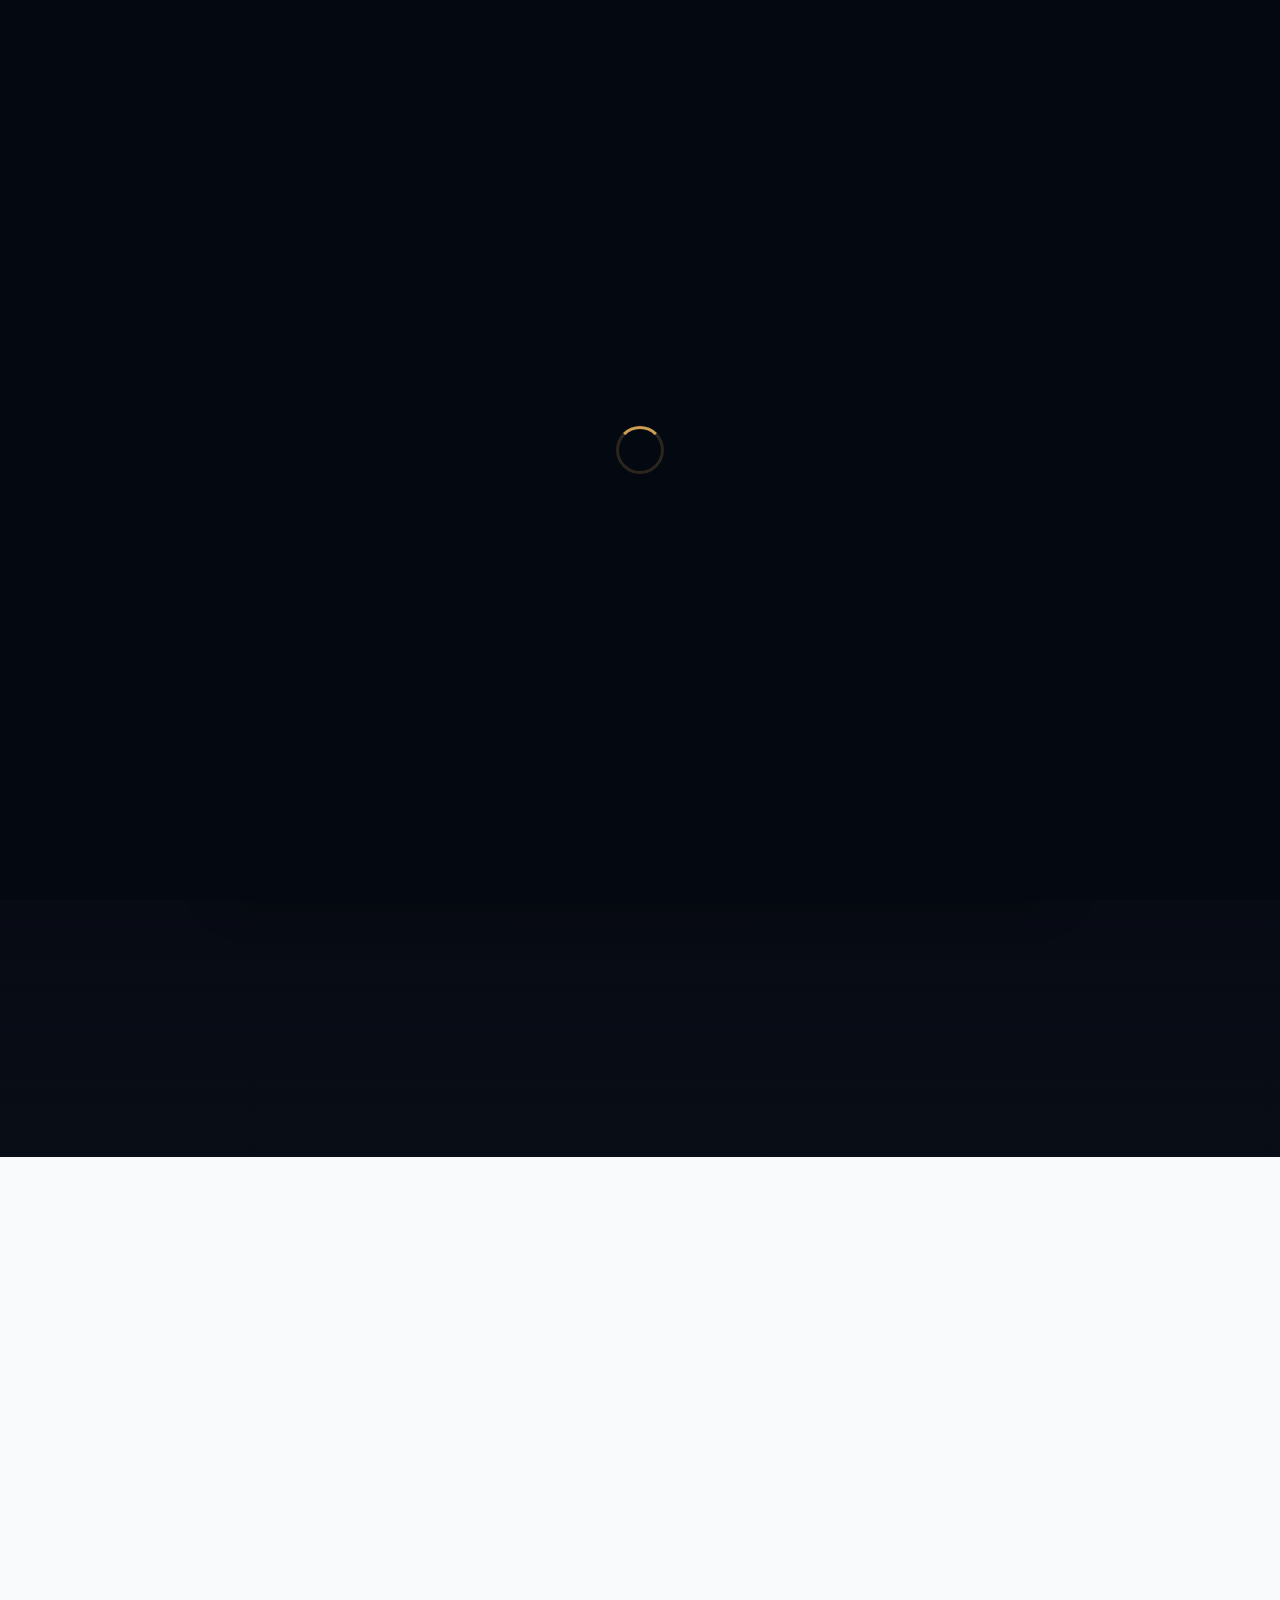
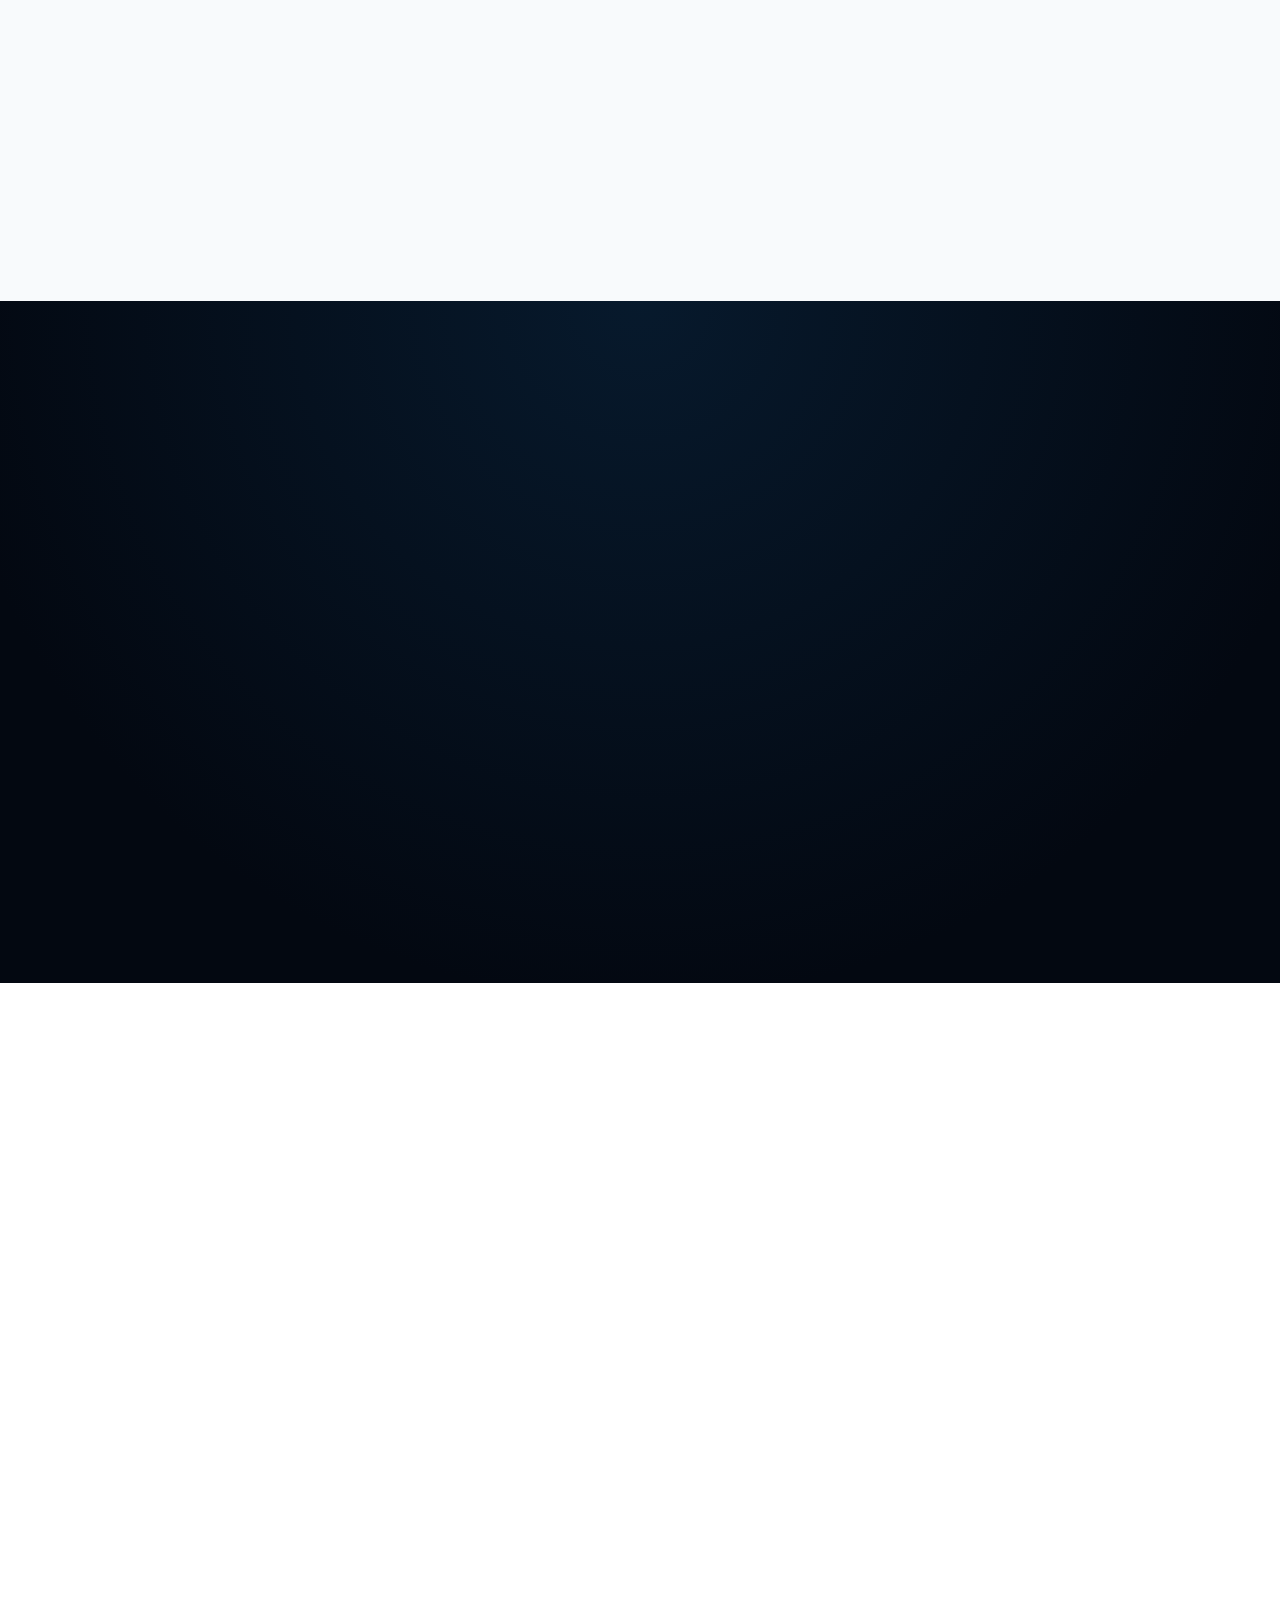
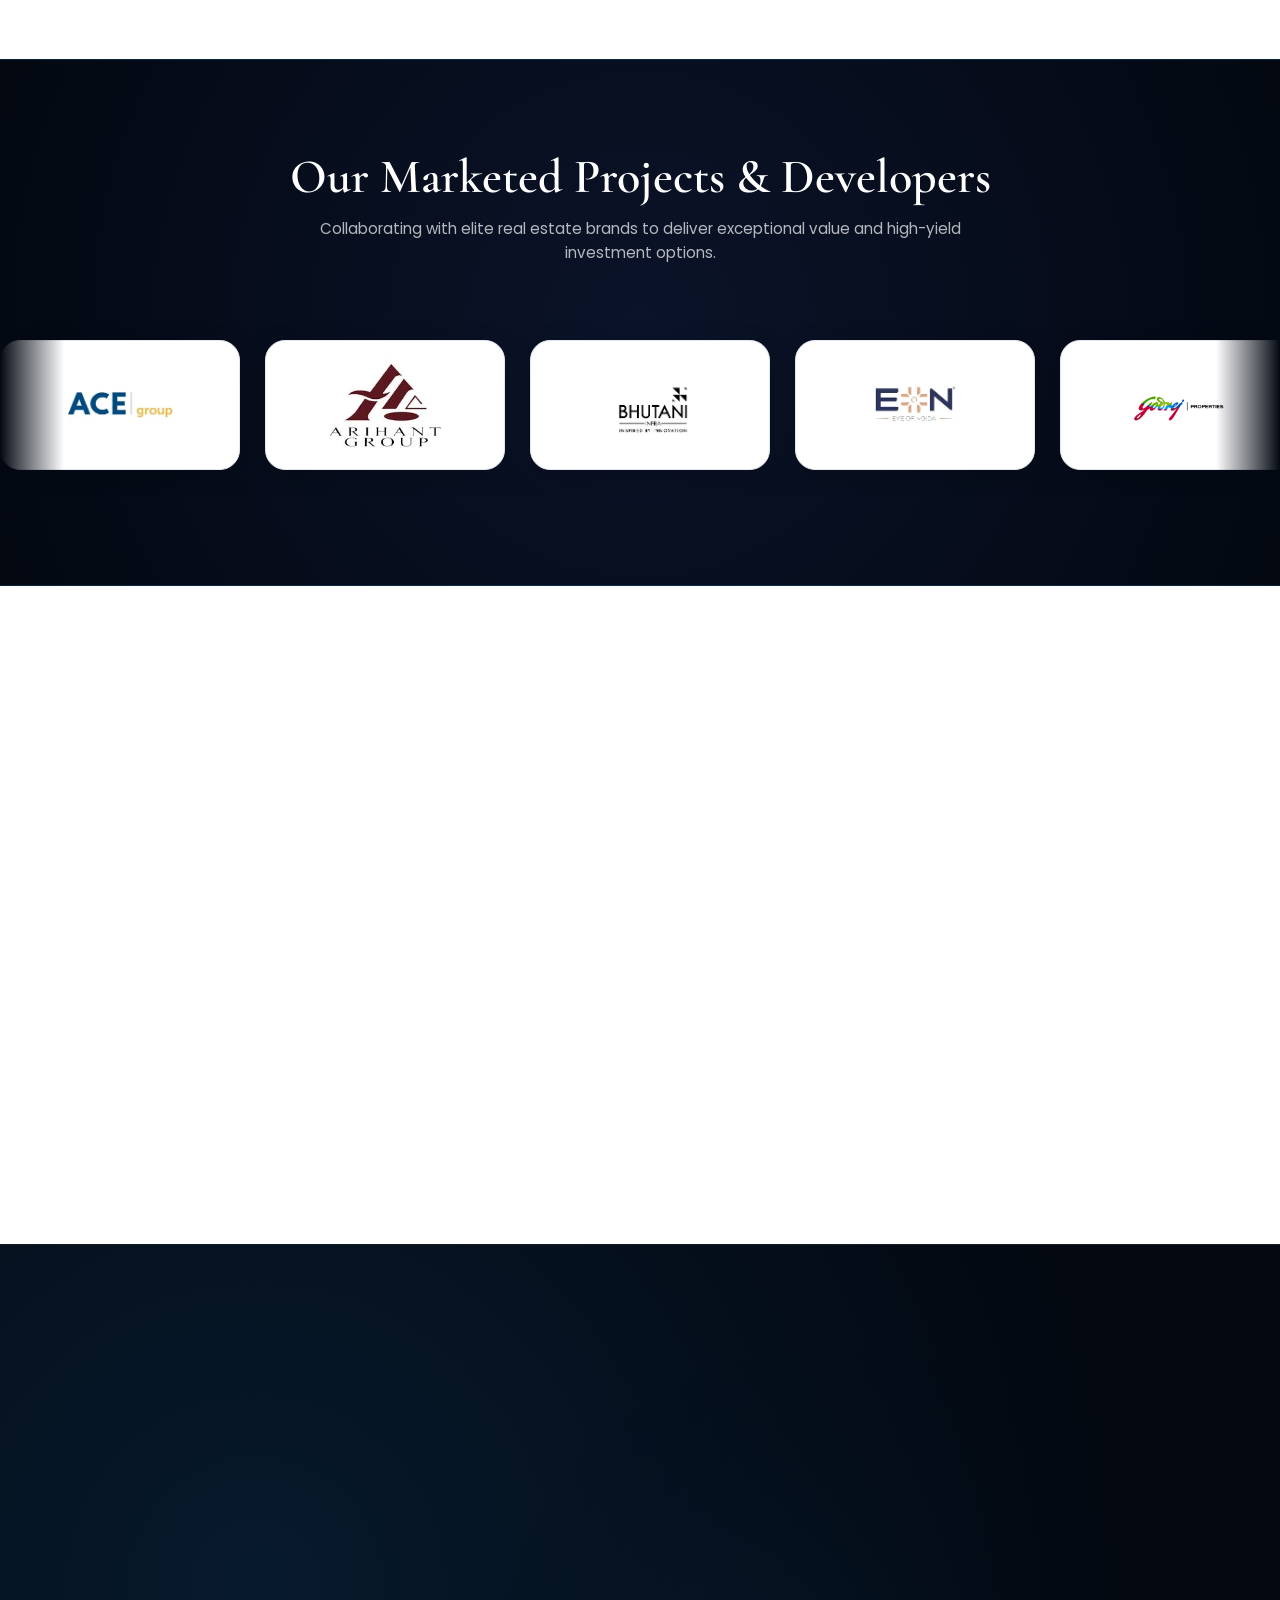
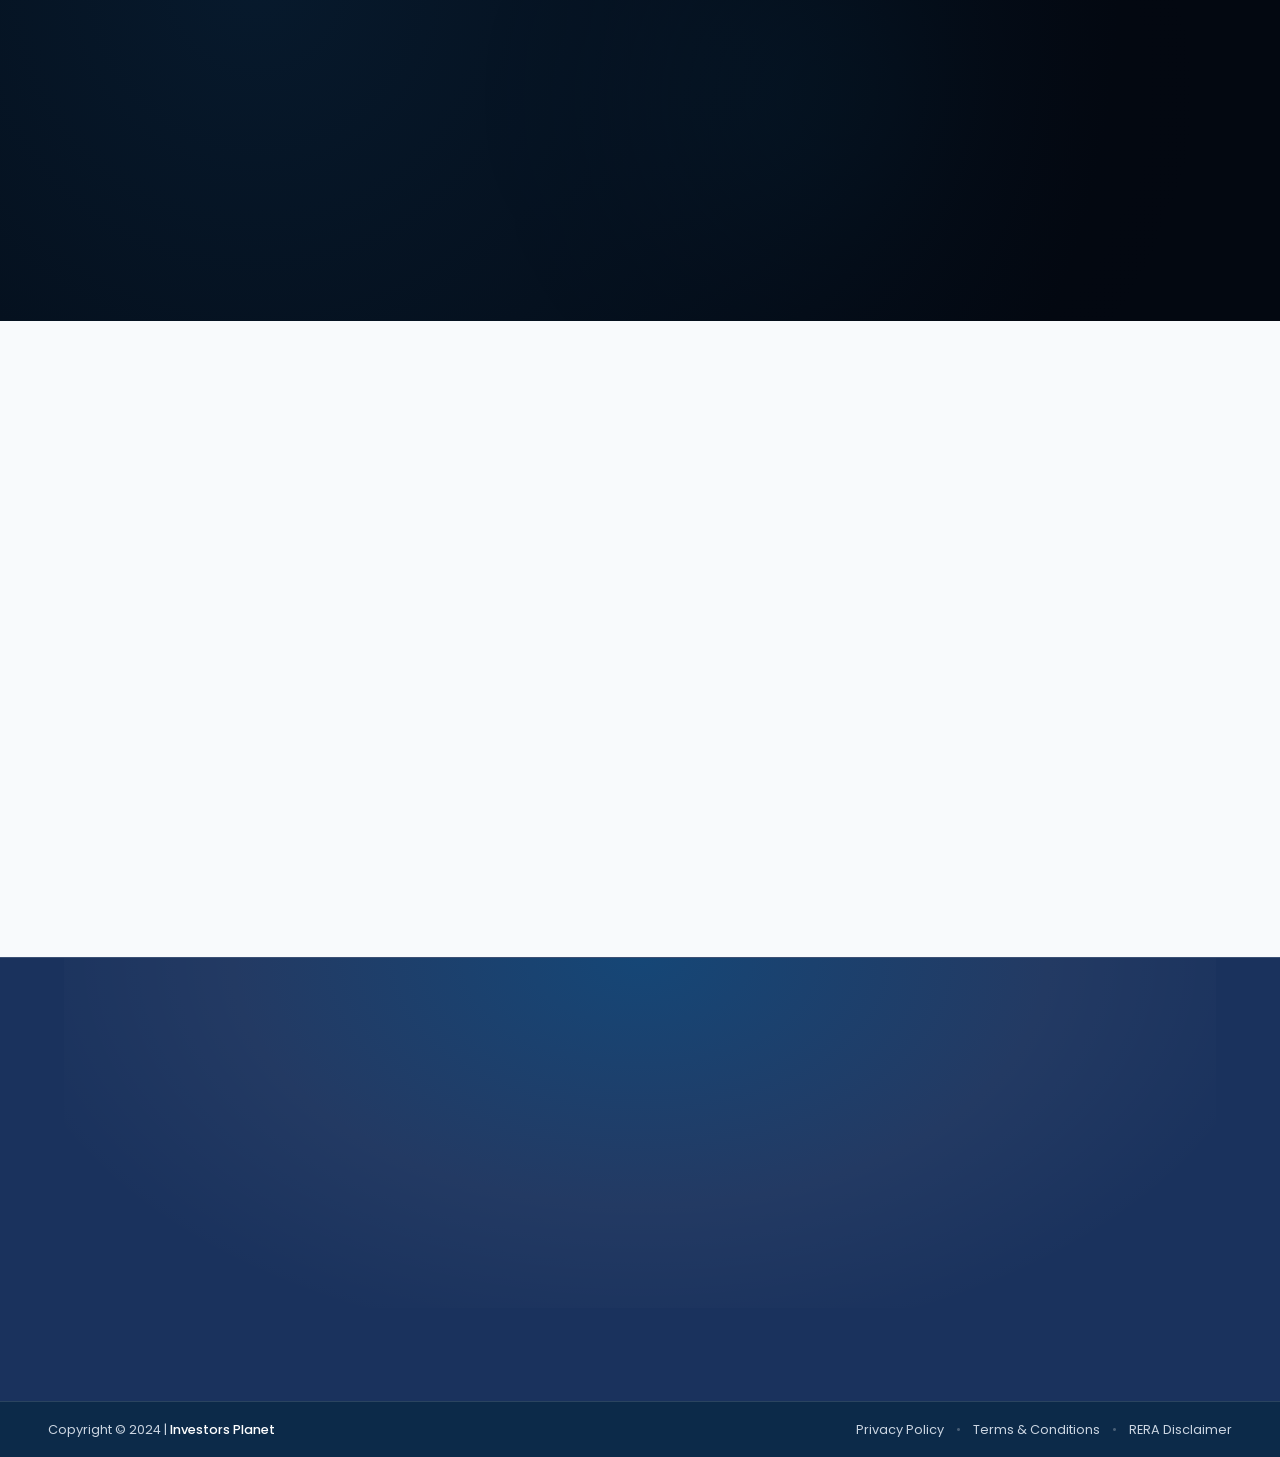
==== commit fdb24617: "commit" ====
--- a/index.html
+++ b/index.html
@@ -2,11 +2,12 @@
 <html lang="en">
 
 <head>
-    <meta charset="UTF-8" />
-    <meta name="viewport" content="width=device-width, initial-scale=1.0" />
-    <title>Investors|Planet| Realty</title>
+    <meta charset="UTF-8">
+    <meta name="viewport" content="width=device-width, initial-scale=1.0">
+    <title>Investors Planet Realty</title>
     <link rel="shortcut icon" href="images/logo.webp" type="image/x-icon">
-    <!-- links -->
+
+    <!-- Bootstrap 5 CSS Framework -->
     <link href="https://cdn.jsdelivr.net/npm/bootstrap@5.3.3/dist/css/bootstrap.min.css" rel="stylesheet">
     <link rel="stylesheet" href="https://cdnjs.cloudflare.com/ajax/libs/font-awesome/6.5.1/css/all.min.css">
     <link rel="stylesheet" href="https://cdn.jsdelivr.net/npm/bootstrap-icons@1.11.3/font/bootstrap-icons.min.css">
@@ -16,18 +17,20 @@
     <!-- Fonts -->
     <link rel="preconnect" href="https://fonts.googleapis.com">
     <link rel="preconnect" href="https://fonts.gstatic.com" crossorigin>
-    <link
-        href="https://fonts.googleapis.com/css2?family=Cormorant+Garamond:wght@500;600;700&family=Poppins:wght@300;400;500;600&display=swap"
-        rel="stylesheet">
+    <link href="https://fonts.googleapis.com/css2?family=Cormorant+Garamond:wght@500;600;700&family=Poppins:wght@300;400;500;600&display=swap" rel="stylesheet">
 
     <!-- Custom CSS -->
     <link rel="stylesheet" href="style.css">
 </head>
 
 <body>
-
-    <!-- navbar section -->
-    <nav class="top-navbar-wrapper" id="topNavbar">
+    <!-- Preloader -->
+    <div id="preloader">
+        <div class="spinner-golden"></div>
+    </div>
+
+    <!-- Navbar Section Start -->
+    <nav class="top-navbar-wrapper animate__animated animate__fadeInDown" id="topNavbar">
         <a href="index.html" class="navbar-logo-tab">
             <img src="https://investorsplanet.co.in/assets/images/Logo/logo-in.jpeg" alt="Investors Planet Realty Logo">
         </a>
@@ -41,15 +44,14 @@
                 </a>
                 <div class="nav-dropdown-menu">
                     <a href="Commercial.html" class="nav-dropdown-item">Commercial</a>
-                    <a href="Residental.html" class="nav-dropdown-item">Residential</a>
+                    <a href="residental.html" class="nav-dropdown-item">Residential</a>
                 </div>
             </div>
 
             <a href="About.html" class="nav-tab-item">About Us</a>
             <a href="Career.html" class="nav-tab-item">Career</a>
             <a href="Testimonials.html" class="nav-tab-item">Testimonials</a>
-            <a href="Contact.html" class="nav-tab-item">Contact Us
-            </a>
+            <a href="Contact.html" class="nav-tab-item">Contact Us</a>
         </div>
 
         <div class="navbar-right-actions">
@@ -74,7 +76,7 @@
         <ul class="drawer-links">
             <li><a href="index.html" class="mobile-menu-link">Home</a></li>
             <li><a href="Commercial.html" class="mobile-menu-link">Property - Commercial</a></li>
-            <li><a href="Residental.html" class="mobile-menu-link">Property - Residential</a></li>
+            <li><a href="residental.html" class="mobile-menu-link">Property - Residential</a></li>
             <li><a href="About.html" class="mobile-menu-link">About Us</a></li>
             <li><a href="Career.html" class="mobile-menu-link">Career</a></li>
             <li><a href="Testimonials.html" class="mobile-menu-link">Testimonials</a></li>
@@ -86,130 +88,83 @@
             </a>
         </div>
     </aside>
-    <!-- navbar end   -->
-    <!-- 2 HERO SLIDER SECTION -->
+    <!-- Navbar section End -->
+
+    <!-- Hero Section Start -->
     <section class="hero-slider-section" id="heroSection">
-        <a href="#heroSection" class="right-bottom-project-preview">
-            <span class="preview-title">Investors Planet Realty
-            </span>
-            <span class="preview-subtitle">Noida's New Landmark <i class="bi bi-arrow-right"></i></span>
-        </a>
-
         <div class="swiper heroSwiper">
             <div class="swiper-wrapper">
 
                 <div class="swiper-slide">
-                    <div class="slide-bg"
-                        style="background-image: url('https://d2dy9w7mmecm6m.cloudfront.net/dy-images/Home/IconicMasterpiece/cullinan_-_xWpN2bljojHt.webp');">
-                    </div>
+                    <div class="slide-bg" style="background-image: url('https://images.unsplash.com/photo-1512917774080-9991f1c4c750?auto=format&fit=crop&w=1920&q=80');"></div>
                     <div class="slide-overlay"></div>
                     <div class="container-fluid h-100">
                         <div class="hero-content-wrapper">
                             <div class="hero-content justify-content-center">
-                                <h1 class="hero-title animate__animated">
-                                    Stop Searching.
-                                    <span class="golden-line">Start Living.</span>
+                                <span class="section-top-tag animate__animated animate__fadeInUp">PREMIUM RESIDENCES</span>
+                                <h1 class="hero-title animate__animated animate__fadeInUp">
+                                    Homes Beyond
+                                    <span class="golden-line">Boundaries</span>
                                 </h1>
-                                <p class="hero-desc animate__animated">
-                                    Thoughtfully designed spaces for business, living and lifestyle that create value
-                                    for today and generations ahead.
+                                <p class="hero-desc animate__animated animate__fadeInUp">
+                                    Thoughtfully designed homes for a better tomorrow.<br>
+                                    Where modern living meets timeless comfort.
                                 </p>
-                                <div class="hero-action-buttons animate__animated">
-                                    <a href="#exploreCategories" class="btn-explore">
-                                        Explore Properties <i class="bi bi-arrow-right"></i>
+                                
+                                <!-- Search Filter Form -->
+                                <div class="hero-search-filter-box animate__animated animate__fadeInUp">
+                                    <div class="filter-item">
+                                        <div class="filter-icon"><i class="bi bi-geo-alt"></i></div>
+                                        <div class="filter-content">
+                                            <span class="filter-label">Location</span>
+                                            <select class="filter-select">
+                                                <option selected disabled>Select city</option>
+                                                <option value="noida">Noida</option>
+                                                <option value="greater-noida">Greater Noida</option>
+                                            </select>
+                                        </div>
+                                    </div>
+                                    
+                                    <div class="filter-divider"></div>
+
+                                    <div class="filter-item">
+                                        <div class="filter-icon"><i class="bi bi-house"></i></div>
+                                        <div class="filter-content">
+                                            <span class="filter-label">Property Type</span>
+                                            <select class="filter-select">
+                                                <option selected disabled>Select type</option>
+                                                <option value="commercial">Commercial</option>
+                                                <option value="residential">Residential</option>
+                                            </select>
+                                        </div>
+                                    </div>
+
+                                    <div class="filter-divider"></div>
+
+                                    <div class="filter-item">
+                                        <div class="filter-icon"><i class="bi bi-wallet2"></i></div>
+                                        <div class="filter-content">
+                                            <span class="filter-label">Budget</span>
+                                            <select class="filter-select">
+                                                <option selected disabled>Select range</option>
+                                                <option value="1">Select range</option>
+                                            </select>
+                                        </div>
+                                    </div>
+
+                                    <a href="#exploreCategories" class="filter-submit-btn">
+                                        Explore Projects <i class="bi bi-arrow-right"></i>
                                     </a>
-                                    <a href="#featuredLandmark" class="btn-outline-custom">
-                                        Watch Our Story <i class="bi bi-chevron-right"></i>
-                                    </a>
-                                </div>
-                            </div>
-                        </div>
-                    </div>
-                </div>
-
-                <div class="swiper-slide">
-                    <div class="slide-bg" style="background-image: url('images/hero.jpg');">
-                    </div>
-                    <div class="slide-overlay"></div>
-                    <div class="container-fluid h-100">
-                        <div class="hero-content-wrapper">
-                            <div class="hero-content">
-                                <h1 class="hero-title animate__animated">
-                                    Future-Ready
-                                    <span class="golden-line">For Your Business.</span>
-                                </h1>
-                                <p class="hero-desc animate__animated">
-                                    Strategic commercial locations equipped with high footfall, modern infrastructure,
-                                    and ultimate business growth potential.
-                                </p>
-                                <div class="hero-action-buttons animate__animated">
-                                    <a href="#exploreCategories" class="btn-explore">
-                                        Explore Properties <i class="bi bi-arrow-right"></i>
-                                    </a>
-                                    <a href="#mostSellingProjects" class="btn-outline-custom">
-                                        View All Projects <i class="bi bi-chevron-right"></i>
-                                    </a>
-                                </div>
-                            </div>
-                        </div>
-                    </div>
-                </div>
-
-                <div class="swiper-slide">
-                    <div class="slide-bg"
-                        style="background-image: url('https://d2dy9w7mmecm6m.cloudfront.net/dy-images/Home/IconicMasterpiece/cullinan_-_xWpN2bljojHt.webp');">
-                    </div>
-                    <div class="slide-overlay"></div>
-                    <div class="container-fluid h-100">
-                        <div class="hero-content-wrapper">
-                            <div class="hero-content">
-                                <h1 class="hero-title animate__animated">
-                                    Crafting Icons.
-                                    <span class="golden-line">Redefining Luxury.</span>
-                                </h1>
-                                <p class="hero-desc animate__animated">
-                                    Experience unmatched architectural brilliance built with high-end luxury, modern
-                                    spaces, and world-class private amenities.
-                                </p>
-                                <div class="hero-action-buttons animate__animated">
-                                    <a href="#exploreCategories" class="btn-explore">
-                                        Explore Properties <i class="bi bi-arrow-right"></i>
-                                    </a>
-                                    <a href="#mostSellingProjects" class="btn-outline-custom">
-                                        View All Projects <i class="bi bi-chevron-right"></i>
-                                    </a>
-                                </div>
-                            </div>
-                        </div>
-                    </div>
-                </div>
-
-            </div>
-        </div>
-
-        <div class="hero-stats-bar">
-            <div class="stat-item">
-                <span class="stat-number">25+</span>
-                <span class="stat-label">Years of Legacy</span>
-            </div>
-            <div class="stat-divider"></div>
-            <div class="stat-item">
-                <span class="stat-number">50+</span>
-                <span class="stat-label">Landmark Projects</span>
-            </div>
-            <div class="stat-divider"></div>
-            <div class="stat-item">
-                <span class="stat-number">10M+</span>
-                <span class="stat-label">Sq. Ft. Delivered</span>
-            </div>
-            <div class="stat-divider"></div>
-            <div class="stat-item">
-                <span class="stat-number">11L+</span>
-                <span class="stat-label">Happy Customers</span>
+                                </div>
+                            </div>
+                        </div>
+                    </div>
+                </div>
+
             </div>
         </div>
     </section>
-
+    <!-- Hero Section End -->
     <!-- 3. ABOUT US SECTION -->
     <section class="about-us-section" id="about">
         <div class="container-fluid px-3 px-md-4 px-lg-5">
--- a/style.css
+++ b/style.css
@@ -22,7 +22,12 @@
     --transition-card: all 0.75s cubic-bezier(0.25, 1, 0.5, 1);
 }
 
-
+:root {
+    --primary-color: #00a2e8;
+    --secondary-color: #134e7f;
+    --accent-gold: #c59b27;
+    --transition-smooth: all 0.5s cubic-bezier(0.16, 1, 0.3, 1);
+}
 
 * {
     box-sizing: border-box;
@@ -36,47 +41,39 @@
 
 body {
     font-family: 'Poppins', sans-serif;
-    background-color: var(--dark-bg);
-    color: #ffffff6c;
+    background-color: #030811;
+    color: #ffffff;
     overflow-x: hidden;
     position: relative;
     -webkit-font-smoothing: antialiased;
 }
 
-
-.scroll-reveal {
-    opacity: 0;
-    visibility: hidden;
-    will-change: transform, opacity;
-}
-
-.animate__animated {
-    animation-duration: 0.95s !important;
-    animation-timing-function: cubic-bezier(0.16, 1, 0.3, 1) !important;
-    animation-fill-mode: both !important;
-}
-
-.section-top-tag {
-    display: inline-block;
-    font-family: 'Poppins', sans-serif;
-    font-size: 0.78rem;
-    font-weight: 600;
-    color: var(--primary-color);
-    letter-spacing: 3px;
-    margin-bottom: 8px;
-    text-transform: uppercase;
-}
-
-.section-unified-heading {
-    font-family: 'Cormorant Garamond', Georgia, serif;
-    font-size: clamp(2.4rem, 4.8vw, 3.8rem);
-    font-weight: 600;
-    color: var(--secondary-color);
-    line-height: 1.15;
-    margin: 0 0 14px 0;
-    letter-spacing: -0.5px;
-}
-
+/* Preloader Styles */
+#preloader {
+    position: fixed;
+    inset: 0;
+    background-color: #030811;
+    z-index: 9999;
+    display: flex;
+    align-items: center;
+    justify-content: center;
+    transition: opacity 0.5s ease, visibility 0.5s ease;
+}
+
+.spinner-golden {
+    width: 3rem;
+    height: 3rem;
+    border: 3px solid rgba(205, 157, 83, 0.2);
+    border-top-color: rgb(205, 157, 83);
+    border-radius: 50%;
+    animation: spin 0.8s linear infinite;
+}
+
+@keyframes spin {
+    to { transform: rotate(360deg); }
+}
+
+/* Navbar Wrapper */
 .top-navbar-wrapper {
     position: fixed;
     top: 0;
@@ -97,19 +94,6 @@
     box-shadow: 0 10px 30px rgba(0, 0, 0, 0.08);
     height: 72px;
     padding-left: 35px;
-    animation: navbarSlideIn 0.4s cubic-bezier(0.16, 1, 0.3, 1) forwards;
-}
-
-@keyframes navbarSlideIn {
-    from {
-        transform: translateY(-100%);
-        opacity: 0;
-    }
-
-    to {
-        transform: translateY(0);
-        opacity: 1;
-    }
 }
 
 .navbar-logo-tab {
@@ -119,11 +103,9 @@
     display: flex;
     align-items: center;
     justify-content: center;
-    /* margin-top: 60px !important; */
     border-bottom-right-radius: 20px;
     box-shadow: 0 4px 15px rgba(0, 0, 0, 0.2);
     text-decoration: none;
-    transition: var(--transition-smooth);
     z-index: 10;
 }
 
@@ -139,7 +121,6 @@
     width: auto;
     object-fit: contain;
     display: block;
-    transition: max-height 0.3s ease;
 }
 
 .top-navbar-wrapper.scrolled .navbar-logo-tab img {
@@ -167,48 +148,17 @@
     font-size: 0.88rem;
     font-weight: 400;
     text-decoration: none;
-    transition: color 0.3s ease;
-    position: relative;
     text-shadow: 0 2px 8px rgba(0, 0, 0, 0.85);
     white-space: nowrap;
 }
 
-.nav-tab-item:hover {
+.nav-tab-item:hover, .nav-tab-item.active {
     color: rgb(205, 157, 83);
-}
-
-.nav-tab-item.active {
-    color: #ffffff !important;
-    font-weight: 500 !important;
-}
-
-.nav-tab-item.active::after {
-    content: '';
-    position: absolute;
-    bottom: -4px;
-    left: 0;
-    width: 100%;
-    height: 2px;
-    background: rgb(205, 157, 83);
-    border-radius: 2px;
 }
 
 .top-navbar-wrapper.scrolled .nav-tab-item {
     color: #334155 !important;
     text-shadow: none !important;
-}
-
-.top-navbar-wrapper.scrolled .nav-tab-item:hover {
-    color: var(--primary-color) !important;
-}
-
-.top-navbar-wrapper.scrolled .nav-tab-item.active {
-    color: var(--secondary-color) !important;
-    font-weight: 600 !important;
-}
-
-.top-navbar-wrapper.scrolled .nav-tab-item.active::after {
-    background: var(--secondary-color) !important;
 }
 
 .nav-dropdown-wrapper {
@@ -242,16 +192,7 @@
     padding: 10px 18px;
     color: #334155;
     font-size: 0.84rem;
-    font-weight: 400;
     text-decoration: none;
-    transition: all 0.25s ease;
-    white-space: nowrap;
-}
-
-.nav-dropdown-item:hover {
-    background: #f1f5f9;
-    color: rgb(205, 157, 83);
-    padding-left: 22px;
 }
 
 .navbar-right-actions {
@@ -272,31 +213,12 @@
     display: flex;
     align-items: center;
     justify-content: center;
-    font-size: 0.95rem;
     cursor: pointer;
-    transition: var(--transition-smooth);
-    backdrop-filter: blur(4px);
-}
-
-.nav-search-btn:hover {
-    background: rgba(255, 255, 255, 0.22);
-    border-color: #ffffff;
-    transform: scale(1.05);
-}
-
-.top-navbar-wrapper.scrolled .nav-search-btn {
-    background: #f1f5f9;
-    border-color: #cbd5e1;
-    color: #1e293b;
 }
 
 .nav-enquire-btn {
-
     background: rgba(255, 255, 255, 0.08);
     border: 1px solid rgba(255, 255, 255, 0.35);
-    color: #121820;
-    transition: var(--transition-smooth);
-    font-family: 'Poppins', sans-serif;
     color: #ffffff;
     font-weight: 500;
     font-size: 0.86rem;
@@ -306,28 +228,6 @@
     display: inline-flex;
     align-items: center;
     gap: 8px;
-    transition: var(--transition-smooth);
-    white-space: nowrap;
-}
-
-.nav-enquire-btn i {
-    transition: transform 0.3s ease;
-}
-
-.nav-enquire-btn:hover {
-    background: rgb(205, 157, 83) !important;
-    box-shadow: 0 6px 20px rgba(205, 157, 83, 0.4);
-    color: #ffffff;
-    transform: translateY(-2px);
-}
-
-.nav-enquire-btn:hover i {
-    transform: translateX(3px);
-}
-
-.top-navbar-wrapper.scrolled .nav-enquire-btn {
-    background: var(--button-gradient-scrolled) !important;
-    box-shadow: 0 4px 14px rgba(19, 78, 127, 0.25);
 }
 
 .mobile-hamburger-btn {
@@ -335,7 +235,6 @@
     background: transparent;
     border: none;
     cursor: pointer;
-    padding: 8px;
     flex-direction: column;
     gap: 5px;
 }
@@ -346,87 +245,24 @@
     height: 2.5px;
     background-color: #ffffff;
     border-radius: 2px;
-    transition: background-color 0.3s ease;
-}
-
-.top-navbar-wrapper.scrolled .mobile-hamburger-btn span {
-    background-color: var(--secondary-color);
-}
-
-.mobile-nav-drawer {
-    position: fixed;
-    top: 0;
-    right: -100%;
-    width: min(300px, 85vw);
-    height: 100vh;
-    height: 100dvh;
-    background: #ffffff;
-    z-index: 1100;
-    box-shadow: -5px 0 25px rgba(0, 0, 0, 0.25);
-    display: flex;
-    flex-direction: column;
-    padding: 26px;
-    transition: right 0.4s cubic-bezier(0.16, 1, 0.3, 1);
-}
-
-.mobile-nav-drawer.open {
-    right: 0;
-}
-
-.drawer-close-btn {
-    align-self: flex-end;
-    background: transparent;
-    border: none;
-    font-size: 2rem;
-    color: var(--secondary-color);
-    cursor: pointer;
-    margin-bottom: 24px;
-    line-height: 1;
-}
-
-.drawer-links {
-    list-style: none;
-    display: flex;
-    flex-direction: column;
-    gap: 18px;
-}
-
-.drawer-links a {
-    font-family: 'Poppins', sans-serif;
-    color: var(--secondary-color);
-    text-decoration: none;
-    font-size: 0.94rem;
-    font-weight: 500;
-}
-
-.drawer-contact-box {
-    margin-top: auto;
-    padding-top: 20px;
-}
-
-.drawer-overlay {
-    position: fixed;
-    inset: 0;
-    background: rgba(0, 0, 0, 0.55);
-    z-index: 1050;
-    display: none;
-}
-
-.drawer-overlay.active {
-    display: block;
-}
-
-
-/* new section start  */
-
+}
+
+@media(max-width: 992px) {
+    .center-nav-links, .navbar-right-actions .nav-search-btn, .navbar-right-actions .nav-enquire-btn {
+        display: none !important;
+    }
+    .mobile-hamburger-btn {
+        display: flex;
+    }
+}
+
+/* Hero Section & Overlay */
 .hero-slider-section {
     position: relative;
     width: 100vw;
     height: 100vh;
-    height: 100dvh;
     min-height: 650px;
     overflow: hidden;
-    background-color: #030811;
 }
 
 .hero-slider-section .swiper,
@@ -442,27 +278,22 @@
     background-size: cover;
     background-position: center center;
     z-index: 1;
-    transform: scale(1);
-    transition: transform 1.6s cubic-bezier(0.16, 1, 0.3, 1);
 }
 
 .hero-slider-section .slide-overlay {
     position: absolute;
     inset: 0;
-    background: radial-gradient(circle at 50% 50%, rgba(3, 8, 17, 0.45) 0%, rgba(3, 8, 17, 0.8) 85%),
-        linear-gradient(to bottom, rgba(3, 8, 17, 0.75) 0%, rgba(3, 8, 17, 0.5) 45%, rgba(3, 8, 17, 0.92) 100%);
+    background: linear-gradient(
+        180deg, 
+        rgba(10, 14, 23, 0.6) 0%, 
+        rgba(10, 14, 23, 0.2) 40%, 
+        rgba(10, 14, 23, 0.65) 75%, 
+        rgba(10, 14, 23, 0.9) 100%
+    );
     z-index: 2;
     pointer-events: none;
 }
 
-/* .hero-slider-section .slide-overlay {
-    position: absolute;
-    inset: 0;
-    background: radial-gradient(circle at 50% 50%, rgba(3, 8, 17, 0.25) 0%, rgba(3, 8, 17, 0.6) 85%),
-                linear-gradient(to bottom, rgba(3, 8, 17, 0.45) 0%, rgba(3, 8, 17, 0.3) 45%, rgba(3, 8, 17, 0.75) 100%);
-    z-index: 2;
-    pointer-events: none;
-} */
 .hero-content-wrapper {
     position: relative;
     z-index: 10;
@@ -470,189 +301,173 @@
     display: flex;
     flex-direction: column;
     justify-content: center;
-    align-items: center !important;
-    padding-left: 24px;
-    padding-right: 24px;
-    padding-bottom: 70px;
-    text-align: center !important;
+    align-items: center;
+    padding: 0 24px;
+    text-align: center;
 }
 
 .hero-content {
-    max-width: 850px;
-    text-align: center !important;
+    max-width: 900px;
+    margin: 0 auto;
+}
+
+.section-top-tag {
+    display: inline-block;
+    font-size: 0.82rem;
+    font-weight: 500;
+    color: rgba(255, 255, 255, 0.9);
+    letter-spacing: 4px;
+    margin-bottom: 12px;
+    text-transform: uppercase;
+    text-shadow: 0 2px 10px rgba(0, 0, 0, 0.8);
+}
+
+.hero-title {
+    font-family: 'Cormorant Garamond', Georgia, serif;
+    font-size: clamp(3rem, 7vw, 4.6rem);
+    font-weight: 600;
+    line-height: 1.1;
+    margin-bottom: 18px;
+    color: #ffffff;
+    text-shadow: 0 4px 25px rgba(0, 0, 0, 0.85);
+}
+
+.hero-title .golden-line {
+    background: linear-gradient(135deg, #ffffff 20%, #f3d085 60%, #c59b27 100%);
+    -webkit-background-clip: text;
+    -webkit-text-fill-color: transparent;
+    display: block;
+    margin-top: 4px;
+    filter: drop-shadow(0 2px 12px rgba(197, 155, 39, 0.35));
+}
+
+.hero-desc {
+    font-size: clamp(0.9rem, 1.4vw, 1.05rem);
+    font-weight: 300;
+    line-height: 1.6;
+    color: rgba(255, 255, 255, 0.88);
+    margin-bottom: 30px;
+    max-width: 650px;
     margin-left: auto;
     margin-right: auto;
-}
-
-.hero-title {
-    font-family: 'Cormorant Garamond', Georgia, serif;
-    font-size: clamp(3.2rem, 7.5vw, 4.8rem) !important;
-    font-weight: 700 !important;
-    line-height: 1.08;
-    margin-bottom: 22px;
-    color: #ffffff;
-    text-shadow: 0 4px 25px rgba(0, 0, 0, 0.9);
-    letter-spacing: -0.8px;
-    text-align: center !important;
-}
-
-.hero-title .golden-line {
-    color: rgb(205, 157, 83);
-    display: block;
-    text-shadow: 0 2px 18px rgba(205, 157, 83, 0.4);
-}
-
-.hero-desc {
-    font-family: 'Poppins', sans-serif;
-    font-size: clamp(0.95rem, 1.5vw, 1rem);
-    font-weight: 400;
-    line-height: 1.7;
-    color: rgba(255, 255, 255, 0.95);
-    margin-bottom: 35px;
-    max-width: 650px;
-    margin-left: auto !important;
-    margin-right: auto !important;
-    text-shadow: 0 2px 12px rgba(0, 0, 0, 0.85);
-    text-align: center !important;
-}
-
-.hero-action-buttons {
-    display: flex;
-    align-items: center;
-    justify-content: center !important;
-    gap: 18px;
-    flex-wrap: wrap;
-}
-
-.btn-explore {
-    background: rgb(205, 157, 83) !important;
-    color: #ffffff !important;
-    font-family: 'Poppins', sans-serif;
+    text-shadow: 0 2px 10px rgba(0, 0, 0, 0.8);
+}
+
+/* Hero Search Filter Box Styling */
+.hero-search-filter-box {
+    display: flex;
+    align-items: center;
+    background: #ffffff;
+    padding: 12px 16px;
+    border-radius: 60px;
+    box-shadow: 0 15px 35px rgba(0, 0, 0, 0.3);
+    max-width: 860px;
+    width: 100%;
+    margin: 0 auto;
+    gap: 15px;
+    position: relative;
+    z-index: 10;
+}
+
+.filter-item {
+    display: flex;
+    align-items: center;
+    gap: 12px;
+    flex: 1;
+    padding: 0 10px;
+}
+
+.filter-icon {
+    font-size: 1.1rem;
+    color: #c59b27;
+    background: rgba(197, 155, 39, 0.1);
+    width: 38px;
+    height: 38px;
+    border-radius: 50%;
+    display: flex;
+    align-items: center;
+    justify-content: center;
+    flex-shrink: 0;
+}
+
+.filter-content {
+    display: flex;
+    flex-direction: column;
+    width: 100%;
+    text-align: left;
+}
+
+.filter-label {
+    font-size: 0.7rem;
+    font-weight: 500;
+    color: #64748b;
+    text-transform: uppercase;
+    letter-spacing: 0.5px;
+}
+
+.filter-select {
+    border: none;
+    background: transparent;
+    font-family: 'Poppins', sans-serif;
+    font-size: 0.85rem;
     font-weight: 600;
-    font-size: 0.92rem;
-    padding: 14px 34px;
-    border-radius: 10px;
-    border: 1px solid rgba(255, 255, 255, 0.3);
+    color: #1e293b;
+    outline: none;
+    padding: 0;
+    cursor: pointer;
+    width: 100%;
+}
+
+.filter-divider {
+    width: 1px;
+    height: 35px;
+    background-color: #e2e8f0;
+}
+
+.filter-submit-btn {
+    background: #c59b27;
+    color: #ffffff;
+    font-family: 'Poppins', sans-serif;
+    font-weight: 500;
+    font-size: 0.85rem;
+    padding: 14px 28px;
+    border-radius: 50px;
     text-decoration: none;
     display: inline-flex;
     align-items: center;
     gap: 8px;
-    transition: var(--transition-smooth);
-    box-shadow: 0 6px 20px rgba(205, 157, 83, 0.4);
-}
-
-
-.btn-explore:hover {
-    background: #b88a45 !important;
-    color: #ffffff !important;
+    white-space: nowrap;
+    transition: all 0.3s ease;
+    box-shadow: 0 4px 15px rgba(197, 155, 39, 0.3);
+}
+
+.filter-submit-btn:hover {
+    background: #b0871e;
+    color: #ffffff;
     transform: translateY(-2px);
-    box-shadow: 0 10px 28px rgba(205, 157, 83, 0.6);
-}
-
-.btn-outline-custom {
-    background: rgba(3, 8, 17, 0.6) !important;
-    color: #ffffff !important;
-    font-family: 'Poppins', sans-serif;
-    font-weight: 500;
-    font-size: 0.92rem;
-    padding: 14px 30px;
-    border-radius: 10px;
-    border: 1px solid rgba(255, 255, 255, 0.5);
-    text-decoration: none;
-    display: inline-flex;
-    align-items: center;
-    gap: 8px;
-    transition: var(--transition-smooth);
-    backdrop-filter: blur(8px);
-}
-
-.btn-outline-custom:hover {
-    border-color: #ffffff;
-    background: rgba(255, 255, 255, 0.2) !important;
-    color: #ffffff !important;
-    transform: translateY(-2px);
-}
-
-/* Right Bottom Preview & Stats Bar Styling */
-.right-bottom-project-preview {
-    position: absolute;
-    right: clamp(24px, 4vw, 55px);
-    bottom: 30px;
-    z-index: 95;
-    display: flex;
-    flex-direction: column;
-    align-items: flex-end;
-    text-decoration: none;
-    text-align: right;
-    transition: transform 0.3s ease;
-}
-
-.right-bottom-project-preview:hover {
-    transform: translateY(-3px);
-}
-
-.preview-title {
-    font-family: 'Cormorant Garamond', serif;
-    font-size: clamp(1.2rem, 1.8vw, 1.45rem);
-    font-weight: 600;
-    color: #ffffff;
-    text-shadow: 0 2px 10px rgba(0, 0, 0, 0.85);
-    line-height: 1.2;
-}
-
-.preview-subtitle {
-    font-family: 'Poppins', sans-serif;
-    font-size: 0.78rem;
-    font-weight: 400;
-    color: rgba(255, 255, 255, 0.8);
-    margin-top: 4px;
-    display: inline-flex;
-    align-items: center;
-    gap: 6px;
-    transition: color 0.2s ease;
-}
-
-.right-bottom-project-preview:hover .preview-subtitle {
-    color: var(--primary-color);
-}
-
-.hero-stats-bar {
-    position: absolute;
-    bottom: 25px;
-    left: clamp(24px, 6vw, 80px);
-    z-index: 90;
-    display: flex;
-    align-items: flex-end;
-    gap: clamp(16px, 2.5vw, 30px);
-}
-
-.stat-item {
-    display: flex;
-    flex-direction: column;
-}
-
-.stat-number {
-    font-size: clamp(1.4rem, 2.2vw, 1.85rem);
-    font-weight: 600;
-    color: #ffffff;
-    font-family: 'Cormorant Garamond', serif;
-    line-height: 1;
-}
-
-.stat-label {
-    font-family: 'Poppins', sans-serif;
-    font-size: 0.72rem;
-    color: rgba(255, 255, 255, 0.85);
-    margin-top: 5px;
-    font-weight: 400;
-}
-
-.stat-divider {
-    width: 1px;
-    height: 28px;
-    background-color: rgba(255, 255, 255, 0.25);
-}
-
+}
+
+/* Mobile Responsive */
+@media(max-width: 992px) {
+    .hero-search-filter-box {
+        flex-direction: column;
+        border-radius: 20px;
+        padding: 20px;
+        gap: 15px;
+    }
+    .filter-divider {
+        display: none;
+    }
+    .filter-item {
+        width: 100%;
+        border-bottom: 1px solid #f1f5f9;
+        padding-bottom: 10px;
+    }
+    .filter-submit-btn {
+        width: 100%;
+        justify-content: center;
+    }
+}
 /* new section start  */
 
 .about-us-section {
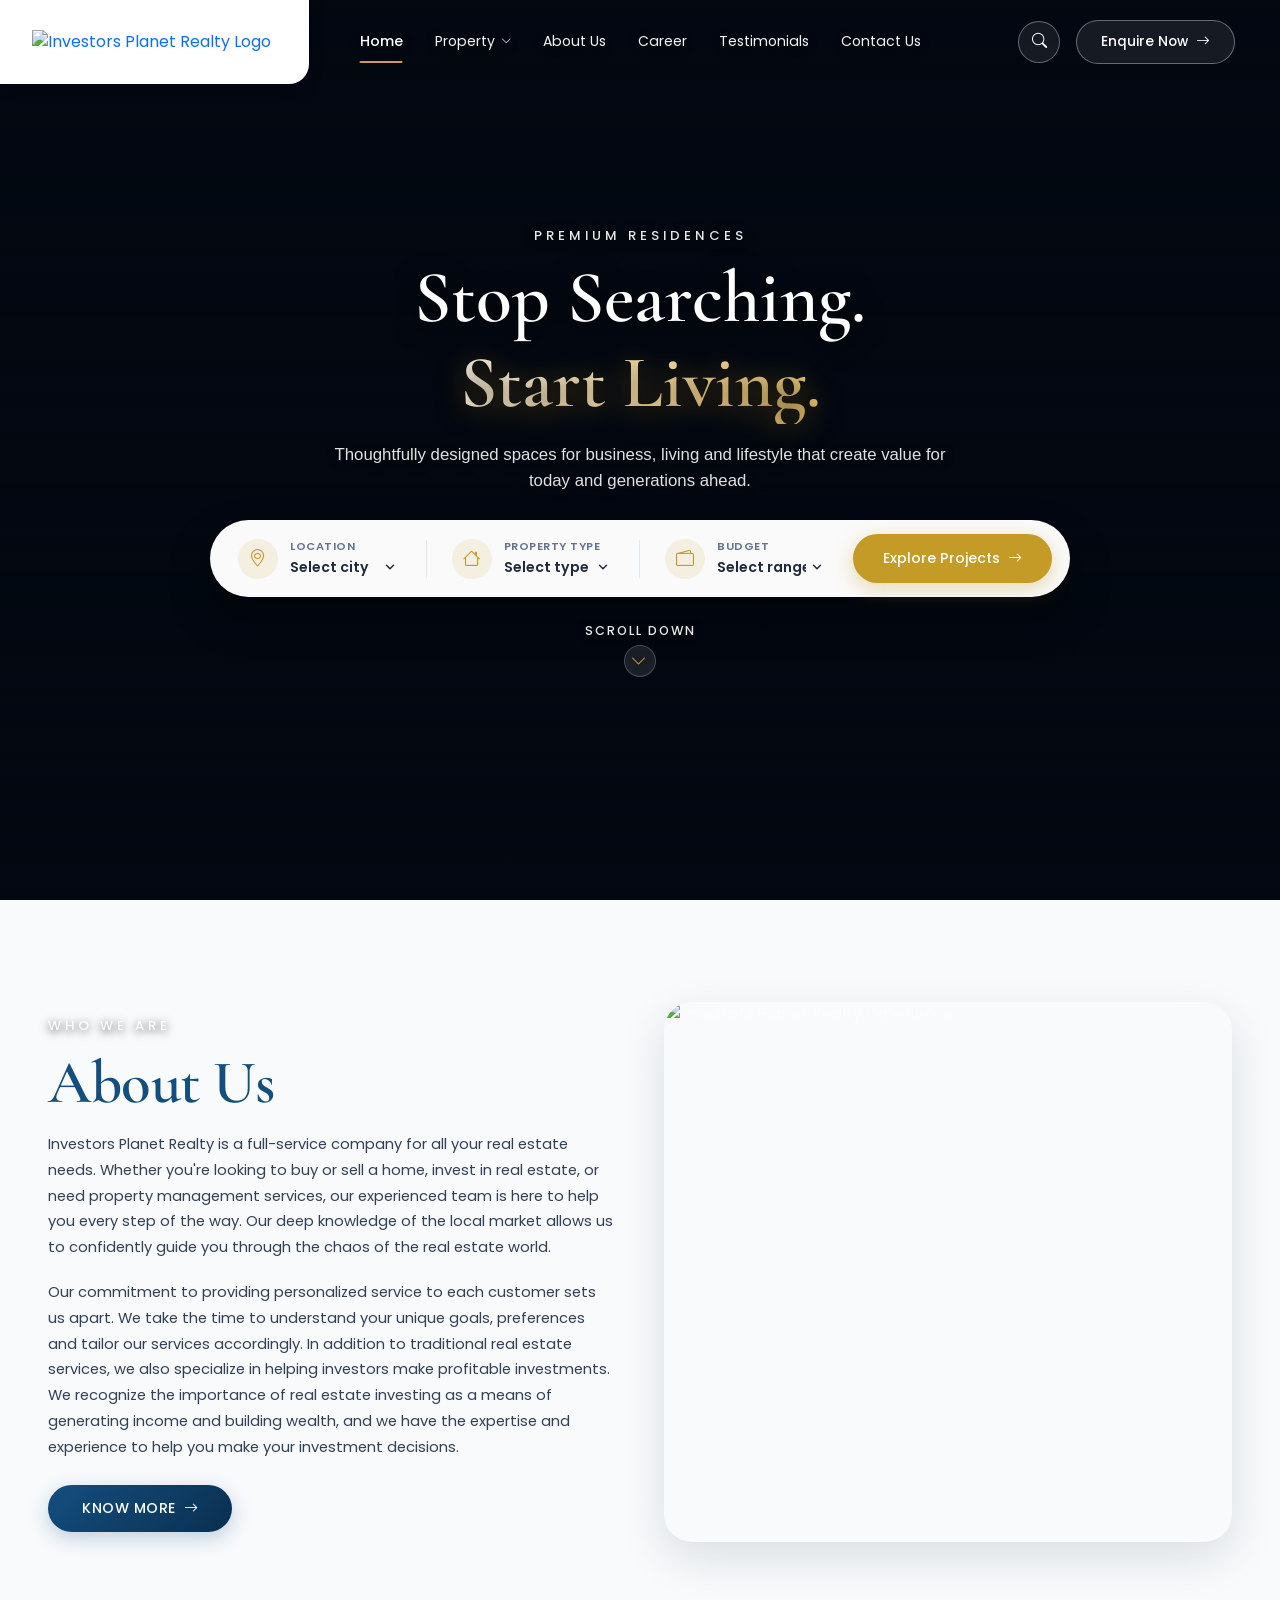
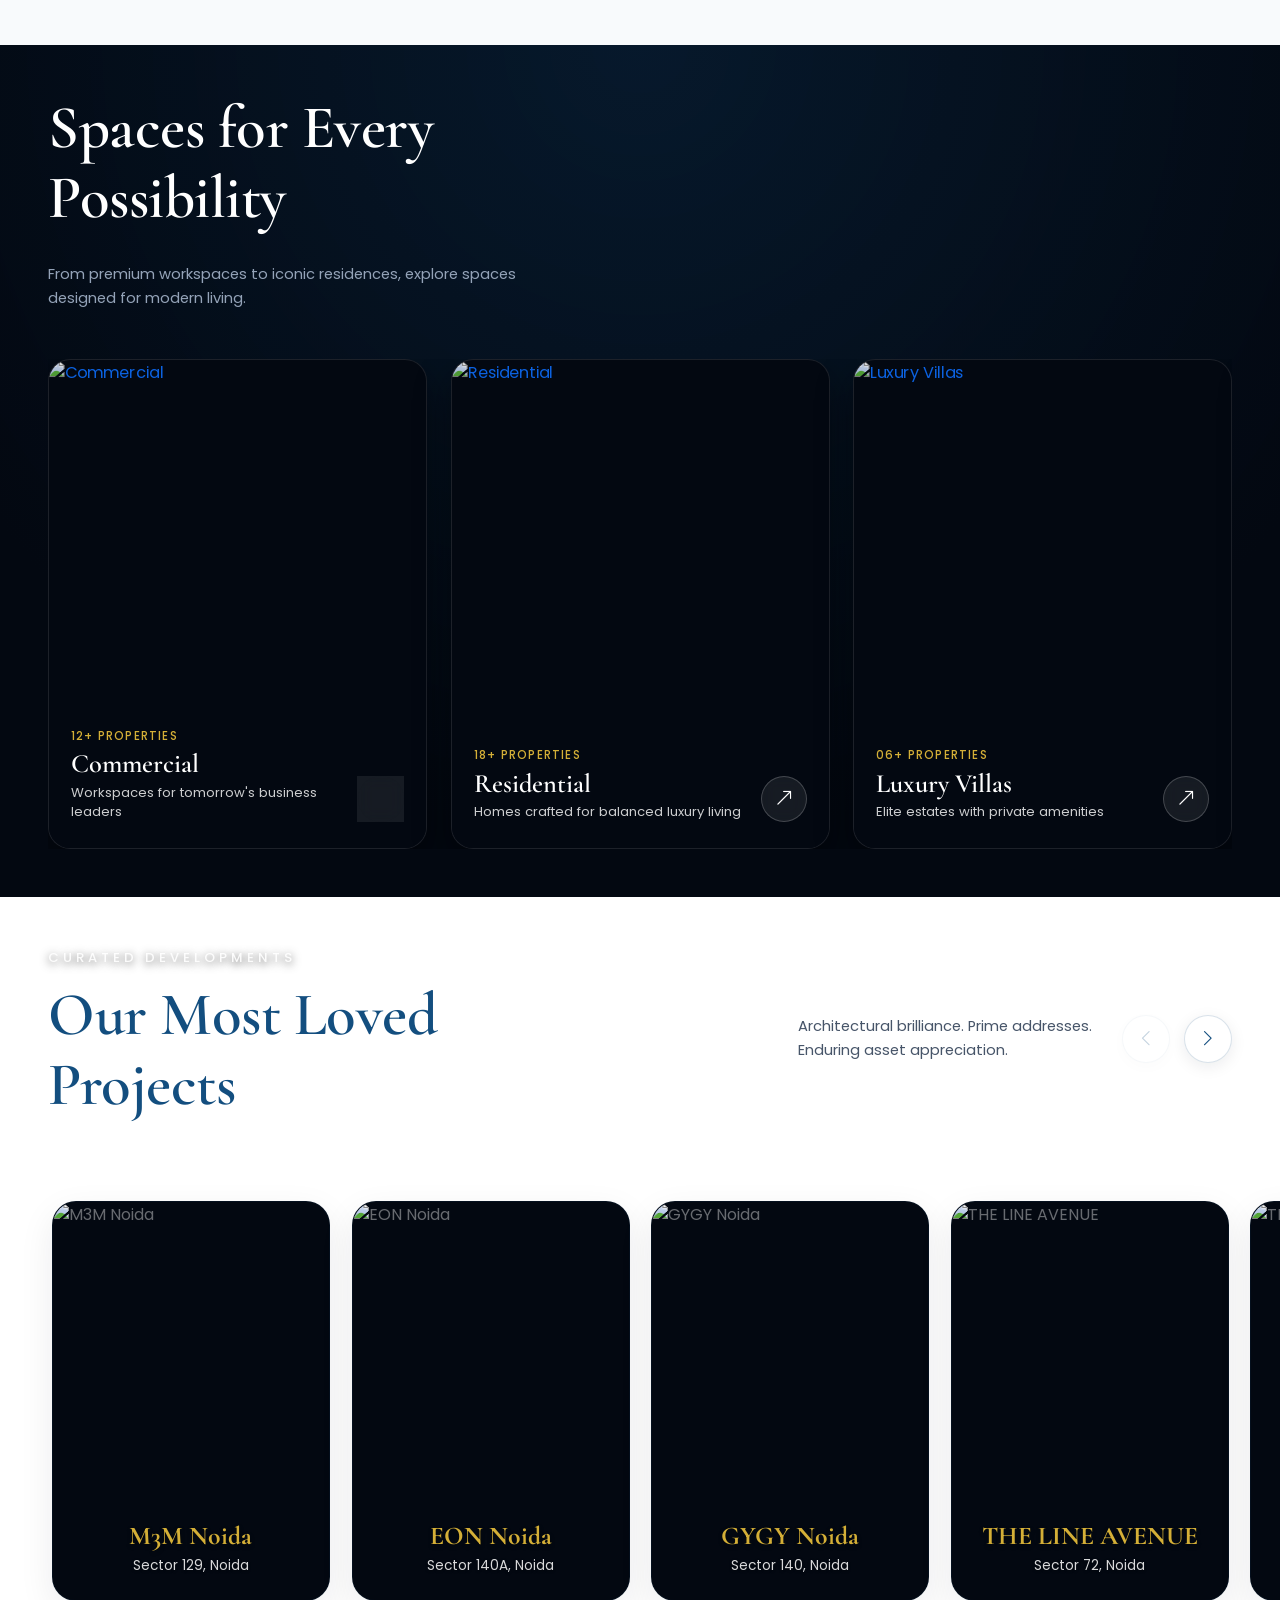
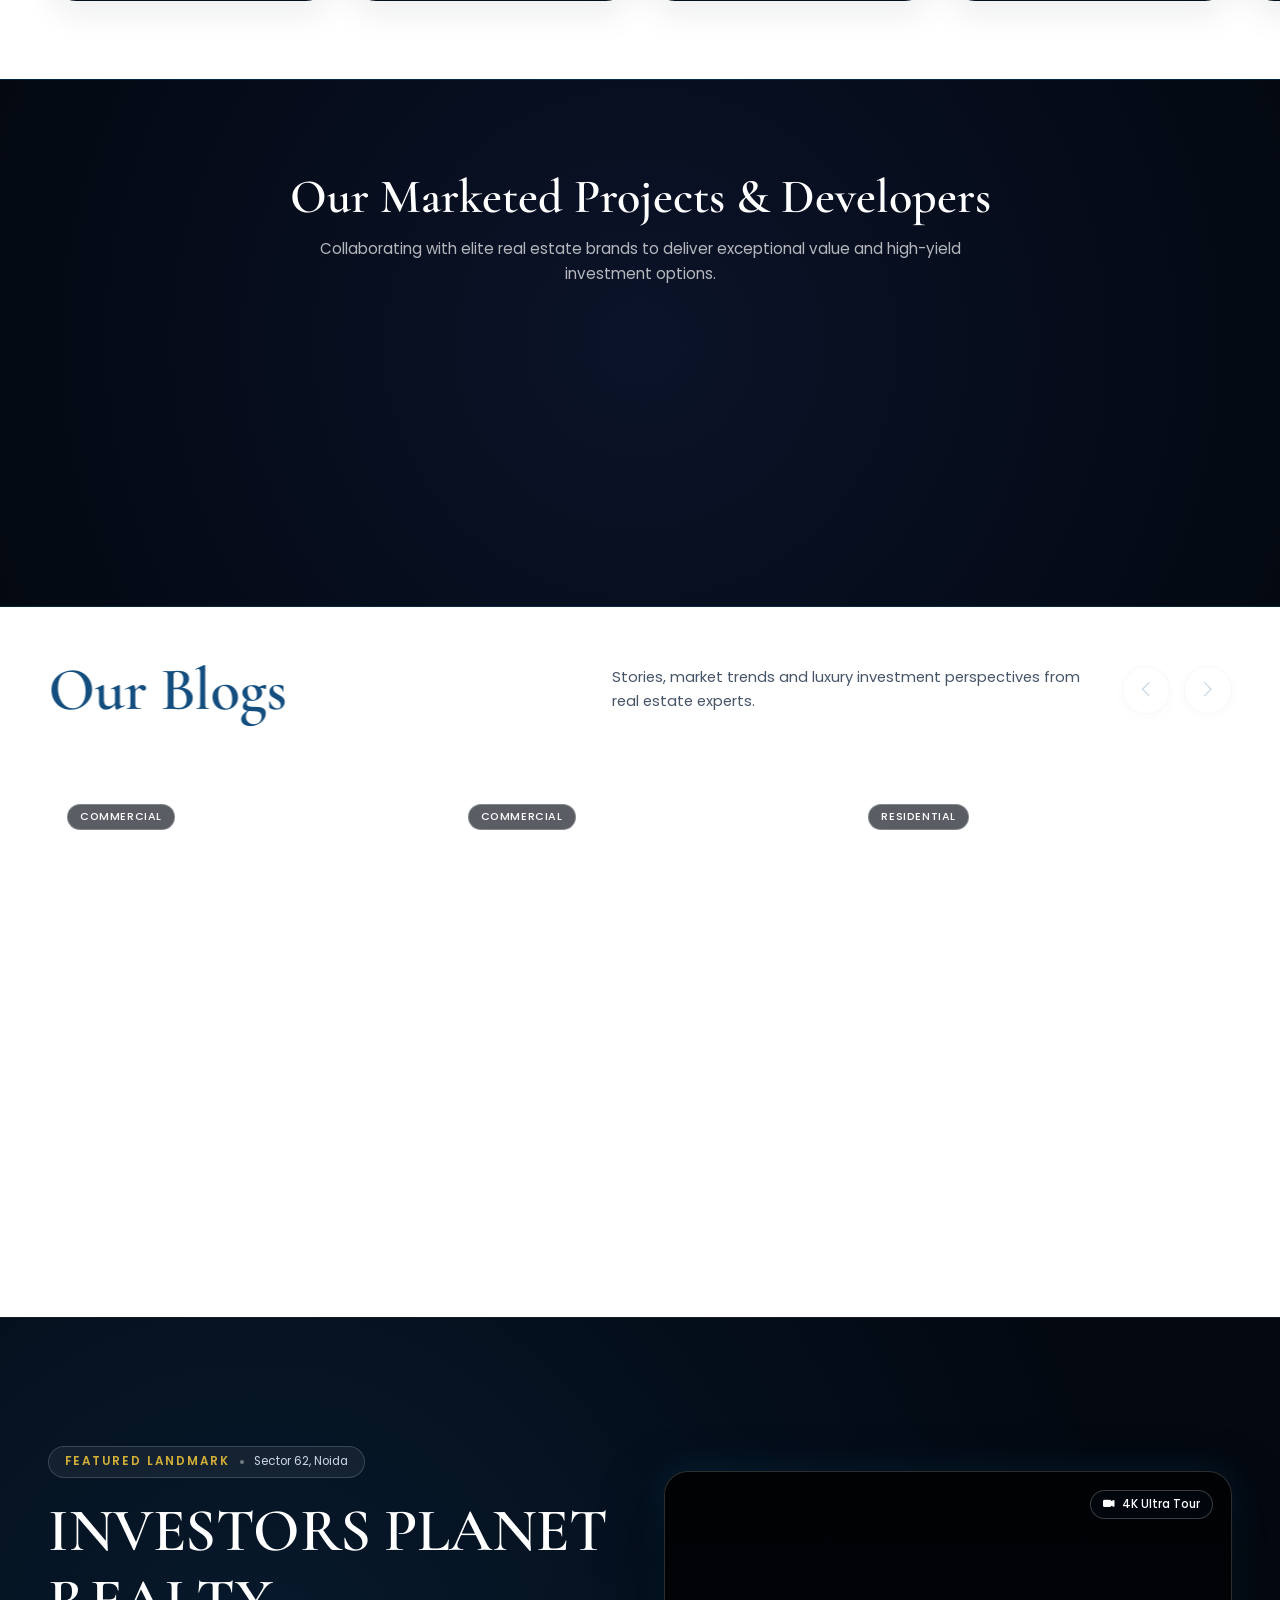
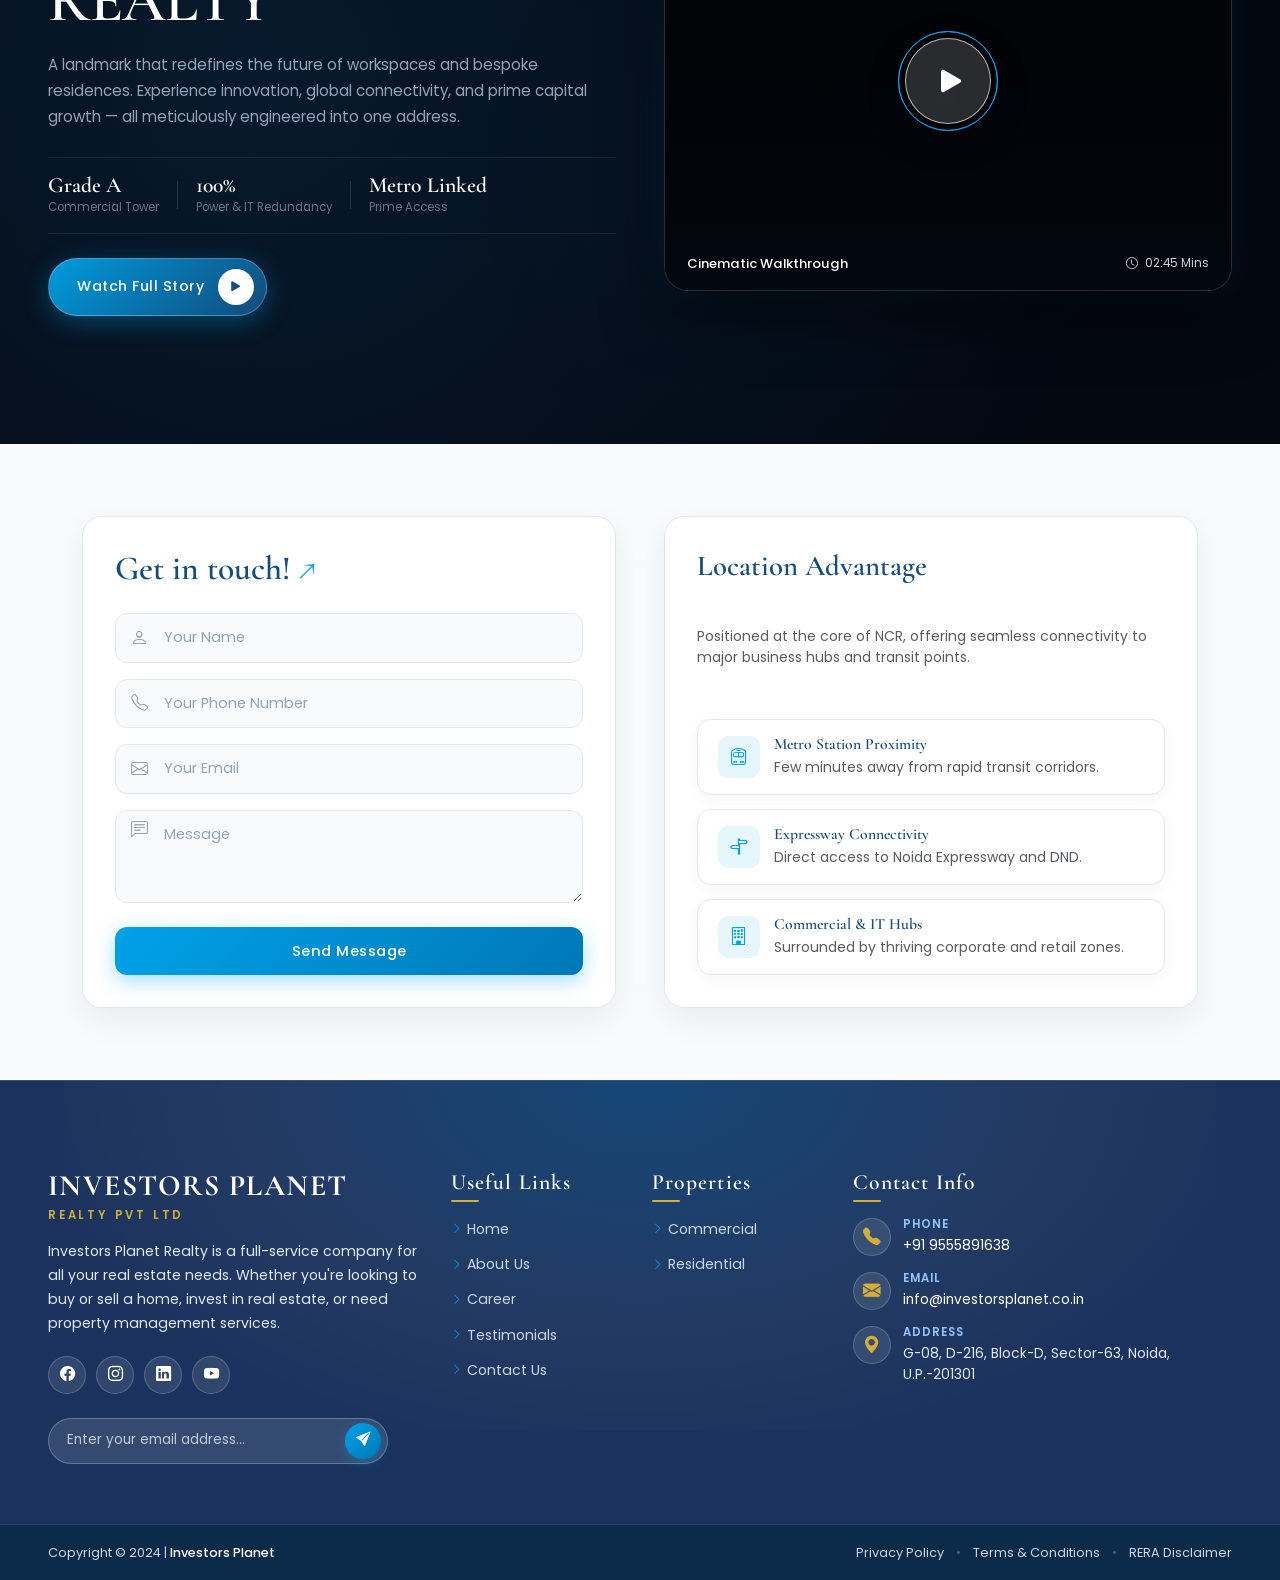
==== commit 380e0a84: "commit" ====
--- a/index.html
+++ b/index.html
@@ -2,12 +2,11 @@
 <html lang="en">
 
 <head>
-    <meta charset="UTF-8">
-    <meta name="viewport" content="width=device-width, initial-scale=1.0">
-    <title>Investors Planet Realty</title>
+    <meta charset="UTF-8" />
+    <meta name="viewport" content="width=device-width, initial-scale=1.0" />
+    <title>Investors|Planet| Realty</title>
     <link rel="shortcut icon" href="images/logo.webp" type="image/x-icon">
-
-    <!-- Bootstrap 5 CSS Framework -->
+    <!-- links -->
     <link href="https://cdn.jsdelivr.net/npm/bootstrap@5.3.3/dist/css/bootstrap.min.css" rel="stylesheet">
     <link rel="stylesheet" href="https://cdnjs.cloudflare.com/ajax/libs/font-awesome/6.5.1/css/all.min.css">
     <link rel="stylesheet" href="https://cdn.jsdelivr.net/npm/bootstrap-icons@1.11.3/font/bootstrap-icons.min.css">
@@ -17,7 +16,9 @@
     <!-- Fonts -->
     <link rel="preconnect" href="https://fonts.googleapis.com">
     <link rel="preconnect" href="https://fonts.gstatic.com" crossorigin>
-    <link href="https://fonts.googleapis.com/css2?family=Cormorant+Garamond:wght@500;600;700&family=Poppins:wght@300;400;500;600&display=swap" rel="stylesheet">
+    <link
+        href="https://fonts.googleapis.com/css2?family=Cormorant+Garamond:wght@500;600;700&family=Poppins:wght@300;400;500;600&display=swap"
+        rel="stylesheet">
 
     <!-- Custom CSS -->
     <link rel="stylesheet" href="style.css">
@@ -29,8 +30,8 @@
         <div class="spinner-golden"></div>
     </div>
 
-    <!-- Navbar Section Start -->
-    <nav class="top-navbar-wrapper animate__animated animate__fadeInDown" id="topNavbar">
+    <!-- navbar section -->
+    <nav class="top-navbar-wrapper" id="topNavbar">
         <a href="index.html" class="navbar-logo-tab">
             <img src="https://investorsplanet.co.in/assets/images/Logo/logo-in.jpeg" alt="Investors Planet Realty Logo">
         </a>
@@ -44,14 +45,15 @@
                 </a>
                 <div class="nav-dropdown-menu">
                     <a href="Commercial.html" class="nav-dropdown-item">Commercial</a>
-                    <a href="residental.html" class="nav-dropdown-item">Residential</a>
+                    <a href="Residental.html" class="nav-dropdown-item">Residential</a>
                 </div>
             </div>
 
             <a href="About.html" class="nav-tab-item">About Us</a>
             <a href="Career.html" class="nav-tab-item">Career</a>
             <a href="Testimonials.html" class="nav-tab-item">Testimonials</a>
-            <a href="Contact.html" class="nav-tab-item">Contact Us</a>
+            <a href="Contact.html" class="nav-tab-item">Contact Us
+            </a>
         </div>
 
         <div class="navbar-right-actions">
@@ -76,7 +78,7 @@
         <ul class="drawer-links">
             <li><a href="index.html" class="mobile-menu-link">Home</a></li>
             <li><a href="Commercial.html" class="mobile-menu-link">Property - Commercial</a></li>
-            <li><a href="residental.html" class="mobile-menu-link">Property - Residential</a></li>
+            <li><a href="Residental.html" class="mobile-menu-link">Property - Residential</a></li>
             <li><a href="About.html" class="mobile-menu-link">About Us</a></li>
             <li><a href="Career.html" class="mobile-menu-link">Career</a></li>
             <li><a href="Testimonials.html" class="mobile-menu-link">Testimonials</a></li>
@@ -88,31 +90,33 @@
             </a>
         </div>
     </aside>
-    <!-- Navbar section End -->
+    <!-- navbar end   -->
+
 
     <!-- Hero Section Start -->
     <section class="hero-slider-section" id="heroSection">
         <div class="swiper heroSwiper">
             <div class="swiper-wrapper">
 
+                <!-- Slide 1 -->
                 <div class="swiper-slide">
-                    <div class="slide-bg" style="background-image: url('https://images.unsplash.com/photo-1512917774080-9991f1c4c750?auto=format&fit=crop&w=1920&q=80');"></div>
+                    <div class="slide-bg slide-bg-1"></div>
                     <div class="slide-overlay"></div>
                     <div class="container-fluid h-100">
                         <div class="hero-content-wrapper">
                             <div class="hero-content justify-content-center">
-                                <span class="section-top-tag animate__animated animate__fadeInUp">PREMIUM RESIDENCES</span>
-                                <h1 class="hero-title animate__animated animate__fadeInUp">
-                                    Homes Beyond
-                                    <span class="golden-line">Boundaries</span>
+                                <span class="section-top-tag">PREMIUM RESIDENCES</span>
+                                <h1 class="hero-title">
+                                                                        Stop Searching.
+
+                                    <span class="golden-line">Start Living.</span>
                                 </h1>
-                                <p class="hero-desc animate__animated animate__fadeInUp">
-                                    Thoughtfully designed homes for a better tomorrow.<br>
-                                    Where modern living meets timeless comfort.
+                                <p class="hero-desc">
+                                      Thoughtfully designed spaces for business, living and lifestyle that create value
+                                    for today and generations ahead.
                                 </p>
                                 
-                                <!-- Search Filter Form -->
-                                <div class="hero-search-filter-box animate__animated animate__fadeInUp">
+                                <div class="hero-search-filter-box">
                                     <div class="filter-item">
                                         <div class="filter-icon"><i class="bi bi-geo-alt"></i></div>
                                         <div class="filter-content">
@@ -147,7 +151,7 @@
                                             <span class="filter-label">Budget</span>
                                             <select class="filter-select">
                                                 <option selected disabled>Select range</option>
-                                                <option value="1">Select range</option>
+                                                <option value="1">₹1 Cr - ₹3 Cr</option>
                                             </select>
                                         </div>
                                     </div>
@@ -156,6 +160,165 @@
                                         Explore Projects <i class="bi bi-arrow-right"></i>
                                     </a>
                                 </div>
+
+                                <!-- Scroll Down Button -->
+                                <div class="scroll-down-wrapper">
+                                    <a href="#exploreCategories" class="scroll-down-btn">
+                                        Scroll Down
+                                        <i class="bi bi-chevron-down"></i>
+                                    </a>
+                                </div>
+
+                            </div>
+                        </div>
+                    </div>
+                </div>
+
+                <!-- Slide 2 -->
+                <div class="swiper-slide">
+                    <div class="slide-bg slide-bg-2"></div>
+                    <div class="slide-overlay"></div>
+                    <div class="container-fluid h-100">
+                        <div class="hero-content-wrapper">
+                            <div class="hero-content justify-content-center">
+                                <span class="section-top-tag">COMMERCIAL SPACES</span>
+                                <h1 class="hero-title">
+                                    Future-Ready
+                                    <span class="golden-line">For Your Business</span>
+                                </h1>
+                                <p class="hero-desc">
+                                    Strategic commercial locations equipped with high footfall,<br>
+                                    modern infrastructure, and ultimate business growth potential.
+                                </p>
+                                
+                                <div class="hero-search-filter-box">
+                                    <div class="filter-item">
+                                        <div class="filter-icon"><i class="bi bi-geo-alt"></i></div>
+                                        <div class="filter-content">
+                                            <span class="filter-label">Location</span>
+                                            <select class="filter-select">
+                                                <option selected disabled>Select city</option>
+                                                <option value="noida">Noida Expressway</option>
+                                                <option value="greater-noida">Sector 150</option>
+                                            </select>
+                                        </div>
+                                    </div>
+                                    
+                                    <div class="filter-divider"></div>
+
+                                    <div class="filter-item">
+                                        <div class="filter-icon"><i class="bi bi-house"></i></div>
+                                        <div class="filter-content">
+                                            <span class="filter-label">Property Type</span>
+                                            <select class="filter-select">
+                                                <option selected disabled>Select type</option>
+                                                <option value="commercial">Retail Shops</option>
+                                                <option value="office">Office Spaces</option>
+                                            </select>
+                                        </div>
+                                    </div>
+
+                                    <div class="filter-divider"></div>
+
+                                    <div class="filter-item">
+                                        <div class="filter-icon"><i class="bi bi-wallet2"></i></div>
+                                        <div class="filter-content">
+                                            <span class="filter-label">Budget</span>
+                                            <select class="filter-select">
+                                                <option selected disabled>Select range</option>
+                                                <option value="2">₹50 Lakh - ₹2 Cr</option>
+                                            </select>
+                                        </div>
+                                    </div>
+
+                                    <a href="#exploreCategories" class="filter-submit-btn">
+                                        Explore Projects <i class="bi bi-arrow-right"></i>
+                                    </a>
+                                </div>
+
+                                <!-- Scroll Down Button -->
+                                <div class="scroll-down-wrapper">
+                                    <a href="#exploreCategories" class="scroll-down-btn">
+                                        Scroll Down
+                                        <i class="bi bi-chevron-down"></i>
+                                    </a>
+                                </div>
+
+                            </div>
+                        </div>
+                    </div>
+                </div>
+
+                <!-- Slide 3 -->
+                <div class="swiper-slide">
+                    <div class="slide-bg slide-bg-3"></div>
+                    <div class="slide-overlay"></div>
+                    <div class="container-fluid h-100">
+                        <div class="hero-content-wrapper">
+                            <div class="hero-content justify-content-center">
+                                <span class="section-top-tag">ICONIC MASTERPIECES</span>
+                                <h1 class="hero-title">
+                                    Crafting Icons
+                                    <span class="golden-line">Redefining Luxury</span>
+                                </h1>
+                                <p class="hero-desc">
+                                    Experience unmatched architectural brilliance built with high-end luxury,<br>
+                                    modern spaces, and world-class private amenities.
+                                </p>
+                                
+                                <div class="hero-search-filter-box">
+                                    <div class="filter-item">
+                                        <div class="filter-icon"><i class="bi bi-geo-alt"></i></div>
+                                        <div class="filter-content">
+                                            <span class="filter-label">Location</span>
+                                            <select class="filter-select">
+                                                <option selected disabled>Select city</option>
+                                                <option value="noida">Central Noida</option>
+                                                <option value="greater-noida">Jewar Airport Link</option>
+                                            </select>
+                                        </div>
+                                    </div>
+                                    
+                                    <div class="filter-divider"></div>
+
+                                    <div class="filter-item">
+                                        <div class="filter-icon"><i class="bi bi-house"></i></div>
+                                        <div class="filter-content">
+                                            <span class="filter-label">Property Type</span>
+                                            <select class="filter-select">
+                                                <option selected disabled>Select type</option>
+                                                <option value="villa">Luxury Villas</option>
+                                                <option value="penthouse">Penthouses</option>
+                                            </select>
+                                        </div>
+                                    </div>
+
+                                    <div class="filter-divider"></div>
+
+                                    <div class="filter-item">
+                                        <div class="filter-icon"><i class="bi bi-wallet2"></i></div>
+                                        <div class="filter-content">
+                                            <span class="filter-label">Budget</span>
+                                            <select class="filter-select">
+                                                <option selected disabled>Select range</option>
+                                                <option value="3">₹3 Cr+</option>
+                                            </select>
+                                        </div>
+                                    </div>
+
+                                    <a href="#exploreCategories" class="filter-submit-btn">
+                                        Explore Projects <i class="bi bi-arrow-right"></i>
+                                    </a>
+                                </div>
+
+                                <!-- Scroll Down Button -->
+                                <div class="scroll-down-wrapper">
+                                    <a href="#exploreCategories" class="scroll-down-btn">
+                                        Scroll Down
+                                        <i class="bi bi-chevron-down"></i>
+                                    </a>
+                                </div>
+
                             </div>
                         </div>
                     </div>
@@ -165,6 +328,10 @@
         </div>
     </section>
     <!-- Hero Section End -->
+
+
+    <!-- 2 HERO SLIDER SECTION -->
+ 
     <!-- 3. ABOUT US SECTION -->
     <section class="about-us-section" id="about">
         <div class="container-fluid px-3 px-md-4 px-lg-5">
--- a/style.css
+++ b/style.css
@@ -22,12 +22,7 @@
     --transition-card: all 0.75s cubic-bezier(0.25, 1, 0.5, 1);
 }
 
-:root {
-    --primary-color: #00a2e8;
-    --secondary-color: #134e7f;
-    --accent-gold: #c59b27;
-    --transition-smooth: all 0.5s cubic-bezier(0.16, 1, 0.3, 1);
-}
+
 
 * {
     box-sizing: border-box;
@@ -41,39 +36,47 @@
 
 body {
     font-family: 'Poppins', sans-serif;
-    background-color: #030811;
-    color: #ffffff;
+    background-color: var(--dark-bg);
+    color: #ffffff6c;
     overflow-x: hidden;
     position: relative;
     -webkit-font-smoothing: antialiased;
 }
 
-/* Preloader Styles */
-#preloader {
-    position: fixed;
-    inset: 0;
-    background-color: #030811;
-    z-index: 9999;
-    display: flex;
-    align-items: center;
-    justify-content: center;
-    transition: opacity 0.5s ease, visibility 0.5s ease;
-}
-
-.spinner-golden {
-    width: 3rem;
-    height: 3rem;
-    border: 3px solid rgba(205, 157, 83, 0.2);
-    border-top-color: rgb(205, 157, 83);
-    border-radius: 50%;
-    animation: spin 0.8s linear infinite;
-}
-
-@keyframes spin {
-    to { transform: rotate(360deg); }
-}
-
-/* Navbar Wrapper */
+
+.scroll-reveal {
+    opacity: 0;
+    visibility: hidden;
+    will-change: transform, opacity;
+}
+
+.animate__animated {
+    animation-duration: 0.95s !important;
+    animation-timing-function: cubic-bezier(0.16, 1, 0.3, 1) !important;
+    animation-fill-mode: both !important;
+}
+
+.section-top-tag {
+    display: inline-block;
+    font-family: 'Poppins', sans-serif;
+    font-size: 0.78rem;
+    font-weight: 600;
+    color: var(--primary-color);
+    letter-spacing: 3px;
+    margin-bottom: 8px;
+    text-transform: uppercase;
+}
+
+.section-unified-heading {
+    font-family: 'Cormorant Garamond', Georgia, serif;
+    font-size: clamp(2.4rem, 4.8vw, 3.8rem);
+    font-weight: 600;
+    color: var(--secondary-color);
+    line-height: 1.15;
+    margin: 0 0 14px 0;
+    letter-spacing: -0.5px;
+}
+
 .top-navbar-wrapper {
     position: fixed;
     top: 0;
@@ -94,6 +97,19 @@
     box-shadow: 0 10px 30px rgba(0, 0, 0, 0.08);
     height: 72px;
     padding-left: 35px;
+    animation: navbarSlideIn 0.4s cubic-bezier(0.16, 1, 0.3, 1) forwards;
+}
+
+@keyframes navbarSlideIn {
+    from {
+        transform: translateY(-100%);
+        opacity: 0;
+    }
+
+    to {
+        transform: translateY(0);
+        opacity: 1;
+    }
 }
 
 .navbar-logo-tab {
@@ -103,9 +119,11 @@
     display: flex;
     align-items: center;
     justify-content: center;
+    /* margin-top: 60px !important; */
     border-bottom-right-radius: 20px;
     box-shadow: 0 4px 15px rgba(0, 0, 0, 0.2);
     text-decoration: none;
+    transition: var(--transition-smooth);
     z-index: 10;
 }
 
@@ -121,6 +139,7 @@
     width: auto;
     object-fit: contain;
     display: block;
+    transition: max-height 0.3s ease;
 }
 
 .top-navbar-wrapper.scrolled .navbar-logo-tab img {
@@ -148,17 +167,48 @@
     font-size: 0.88rem;
     font-weight: 400;
     text-decoration: none;
+    transition: color 0.3s ease;
+    position: relative;
     text-shadow: 0 2px 8px rgba(0, 0, 0, 0.85);
     white-space: nowrap;
 }
 
-.nav-tab-item:hover, .nav-tab-item.active {
+.nav-tab-item:hover {
     color: rgb(205, 157, 83);
+}
+
+.nav-tab-item.active {
+    color: #ffffff !important;
+    font-weight: 500 !important;
+}
+
+.nav-tab-item.active::after {
+    content: '';
+    position: absolute;
+    bottom: -4px;
+    left: 0;
+    width: 100%;
+    height: 2px;
+    background: rgb(205, 157, 83);
+    border-radius: 2px;
 }
 
 .top-navbar-wrapper.scrolled .nav-tab-item {
     color: #334155 !important;
     text-shadow: none !important;
+}
+
+.top-navbar-wrapper.scrolled .nav-tab-item:hover {
+    color: var(--primary-color) !important;
+}
+
+.top-navbar-wrapper.scrolled .nav-tab-item.active {
+    color: var(--secondary-color) !important;
+    font-weight: 600 !important;
+}
+
+.top-navbar-wrapper.scrolled .nav-tab-item.active::after {
+    background: var(--secondary-color) !important;
 }
 
 .nav-dropdown-wrapper {
@@ -192,7 +242,16 @@
     padding: 10px 18px;
     color: #334155;
     font-size: 0.84rem;
+    font-weight: 400;
     text-decoration: none;
+    transition: all 0.25s ease;
+    white-space: nowrap;
+}
+
+.nav-dropdown-item:hover {
+    background: #f1f5f9;
+    color: rgb(205, 157, 83);
+    padding-left: 22px;
 }
 
 .navbar-right-actions {
@@ -213,12 +272,31 @@
     display: flex;
     align-items: center;
     justify-content: center;
+    font-size: 0.95rem;
     cursor: pointer;
+    transition: var(--transition-smooth);
+    backdrop-filter: blur(4px);
+}
+
+.nav-search-btn:hover {
+    background: rgba(255, 255, 255, 0.22);
+    border-color: #ffffff;
+    transform: scale(1.05);
+}
+
+.top-navbar-wrapper.scrolled .nav-search-btn {
+    background: #f1f5f9;
+    border-color: #cbd5e1;
+    color: #1e293b;
 }
 
 .nav-enquire-btn {
+
     background: rgba(255, 255, 255, 0.08);
     border: 1px solid rgba(255, 255, 255, 0.35);
+    color: #121820;
+    transition: var(--transition-smooth);
+    font-family: 'Poppins', sans-serif;
     color: #ffffff;
     font-weight: 500;
     font-size: 0.86rem;
@@ -228,6 +306,28 @@
     display: inline-flex;
     align-items: center;
     gap: 8px;
+    transition: var(--transition-smooth);
+    white-space: nowrap;
+}
+
+.nav-enquire-btn i {
+    transition: transform 0.3s ease;
+}
+
+.nav-enquire-btn:hover {
+    background: rgb(205, 157, 83) !important;
+    box-shadow: 0 6px 20px rgba(205, 157, 83, 0.4);
+    color: #ffffff;
+    transform: translateY(-2px);
+}
+
+.nav-enquire-btn:hover i {
+    transform: translateX(3px);
+}
+
+.top-navbar-wrapper.scrolled .nav-enquire-btn {
+    background: var(--button-gradient-scrolled) !important;
+    box-shadow: 0 4px 14px rgba(19, 78, 127, 0.25);
 }
 
 .mobile-hamburger-btn {
@@ -235,6 +335,7 @@
     background: transparent;
     border: none;
     cursor: pointer;
+    padding: 8px;
     flex-direction: column;
     gap: 5px;
 }
@@ -245,24 +346,118 @@
     height: 2.5px;
     background-color: #ffffff;
     border-radius: 2px;
-}
-
-@media(max-width: 992px) {
-    .center-nav-links, .navbar-right-actions .nav-search-btn, .navbar-right-actions .nav-enquire-btn {
-        display: none !important;
-    }
-    .mobile-hamburger-btn {
-        display: flex;
-    }
-}
-
-/* Hero Section & Overlay */
+    transition: background-color 0.3s ease;
+}
+
+.top-navbar-wrapper.scrolled .mobile-hamburger-btn span {
+    background-color: var(--secondary-color);
+}
+
+.mobile-nav-drawer {
+    position: fixed;
+    top: 0;
+    right: -100%;
+    width: min(300px, 85vw);
+    height: 100vh;
+    height: 100dvh;
+    background: #ffffff;
+    z-index: 1100;
+    box-shadow: -5px 0 25px rgba(0, 0, 0, 0.25);
+    display: flex;
+    flex-direction: column;
+    padding: 26px;
+    transition: right 0.4s cubic-bezier(0.16, 1, 0.3, 1);
+}
+
+.mobile-nav-drawer.open {
+    right: 0;
+}
+
+.drawer-close-btn {
+    align-self: flex-end;
+    background: transparent;
+    border: none;
+    font-size: 2rem;
+    color: var(--secondary-color);
+    cursor: pointer;
+    margin-bottom: 24px;
+    line-height: 1;
+}
+
+.drawer-links {
+    list-style: none;
+    display: flex;
+    flex-direction: column;
+    gap: 18px;
+}
+
+.drawer-links a {
+    font-family: 'Poppins', sans-serif;
+    color: var(--secondary-color);
+    text-decoration: none;
+    font-size: 0.94rem;
+    font-weight: 500;
+}
+
+.drawer-contact-box {
+    margin-top: auto;
+    padding-top: 20px;
+}
+
+.drawer-overlay {
+    position: fixed;
+    inset: 0;
+    background: rgba(0, 0, 0, 0.55);
+    z-index: 1050;
+    display: none;
+}
+
+.drawer-overlay.active {
+    display: block;
+}
+
+
+/* new section start  */
+#preloader {
+    position: fixed;
+    inset: 0;
+    background-color: #030811;
+    z-index: 99999;
+    display: flex;
+    align-items: center;
+    justify-content: center;
+    opacity: 1;
+    visibility: visible;
+    transition: opacity 0.8s cubic-bezier(0.16, 1, 0.3, 1), visibility 0.8s cubic-bezier(0.16, 1, 0.3, 1);
+}
+
+#preloader.fade-out {
+    opacity: 0;
+    visibility: hidden;
+}
+
+.spinner-golden {
+    width: 3.5rem;
+    height: 3.5rem;
+    border: 3px solid rgba(197, 155, 39, 0.2);
+    border-top-color: #c59b27;
+    border-radius: 50%;
+    animation: spin 0.8s linear infinite;
+}
+
+@keyframes spin {
+    to {
+        transform: rotate(360deg);
+    }
+}
+
 .hero-slider-section {
     position: relative;
     width: 100vw;
     height: 100vh;
-    min-height: 650px;
+    min-height: 700px;
     overflow: hidden;
+    background-color: #030811;
 }
 
 .hero-slider-section .swiper,
@@ -270,25 +465,56 @@
     width: 100%;
     height: 100%;
     position: relative;
-}
-
-.hero-slider-section .slide-bg {
+    background-color: #030811;
+}
+
+.slide-bg-1 {
+    background-image: url('https://i.pinimg.com/1200x/45/86/b0/4586b0d9102f564f08fa9430f4573162.jpg');
+}
+
+.slide-bg-2 {
+    background-image: url('https://i.pinimg.com/1200x/27/e1/2a/27e12ae0dc2ce19062825816389b64d1.jpg');
+}
+
+.slide-bg-3 {
+    background-image: url('images/hero.jpg');
+}
+
+.slide-bg {
     position: absolute;
     inset: 0;
     background-size: cover;
     background-position: center center;
     z-index: 1;
-}
-
-.hero-slider-section .slide-overlay {
+    transform: scale(1);
+    will-change: transform;
+    backface-visibility: hidden;
+    -webkit-backface-visibility: hidden;
+}
+
+.swiper-slide-active .slide-bg {
+    animation: zoomInOut 12s infinite alternate ease-in-out;
+}
+
+@keyframes zoomInOut {
+    0% {
+        transform: scale(1);
+    }
+
+    100% {
+        transform: scale(1.12);
+    }
+}
+
+.slide-overlay {
     position: absolute;
     inset: 0;
     background: linear-gradient(
         180deg, 
-        rgba(10, 14, 23, 0.6) 0%, 
-        rgba(10, 14, 23, 0.2) 40%, 
-        rgba(10, 14, 23, 0.65) 75%, 
-        rgba(10, 14, 23, 0.9) 100%
+        rgba(3, 8, 17, 0.55) 0%, 
+        rgba(3, 8, 17, 0.15) 45%, 
+        rgba(3, 8, 17, 0.45) 75%, 
+        rgba(3, 8, 17, 0.85) 100%
     );
     z-index: 2;
     pointer-events: none;
@@ -309,6 +535,38 @@
 .hero-content {
     max-width: 900px;
     margin: 0 auto;
+}
+
+.swiper-slide-active .section-top-tag {
+    animation: fadeInUp 0.8s cubic-bezier(0.16, 1, 0.3, 1) 0.2s both;
+}
+
+.swiper-slide-active .hero-title {
+    animation: fadeInUp 0.9s cubic-bezier(0.16, 1, 0.3, 1) 0.35s both;
+}
+
+.swiper-slide-active .hero-desc {
+    animation: fadeInUp 1s cubic-bezier(0.16, 1, 0.3, 1) 0.5s both;
+}
+
+.swiper-slide-active .hero-search-filter-box {
+    animation: fadeInUp 1.1s cubic-bezier(0.16, 1, 0.3, 1) 0.65s both;
+}
+
+.swiper-slide-active .scroll-down-wrapper {
+    animation: fadeInUp 1.2s cubic-bezier(0.16, 1, 0.3, 1) 0.8s both;
+}
+
+@keyframes fadeInUp {
+    from {
+        opacity: 0;
+        transform: translateY(30px);
+    }
+
+    to {
+        opacity: 1;
+        transform: translateY(0);
+    }
 }
 
 .section-top-tag {
@@ -346,27 +604,33 @@
     font-weight: 300;
     line-height: 1.6;
     color: rgba(255, 255, 255, 0.88);
-    margin-bottom: 30px;
+    margin-bottom: 25px;
     max-width: 650px;
     margin-left: auto;
     margin-right: auto;
     text-shadow: 0 2px 10px rgba(0, 0, 0, 0.8);
 }
 
-/* Hero Search Filter Box Styling */
 .hero-search-filter-box {
     display: flex;
     align-items: center;
-    background: #ffffff;
-    padding: 12px 16px;
+    background: rgba(255, 255, 255, 0.98);
+    padding: 14px 18px;
     border-radius: 60px;
-    box-shadow: 0 15px 35px rgba(0, 0, 0, 0.3);
+    box-shadow: 0 20px 40px rgba(0, 0, 0, 0.35);
     max-width: 860px;
     width: 100%;
     margin: 0 auto;
     gap: 15px;
     position: relative;
     z-index: 10;
+    backdrop-filter: blur(10px);
+    transition: all 0.4s cubic-bezier(0.16, 1, 0.3, 1);
+}
+
+.hero-search-filter-box:hover {
+    transform: translateY(-4px);
+    box-shadow: 0 25px 50px rgba(197, 155, 39, 0.25);
 }
 
 .filter-item {
@@ -375,19 +639,31 @@
     gap: 12px;
     flex: 1;
     padding: 0 10px;
+    transition: transform 0.3s ease;
+}
+
+.filter-item:hover {
+    transform: scale(1.02);
 }
 
 .filter-icon {
     font-size: 1.1rem;
     color: #c59b27;
-    background: rgba(197, 155, 39, 0.1);
-    width: 38px;
-    height: 38px;
+    background: rgba(197, 155, 39, 0.12);
+    width: 40px;
+    height: 40px;
     border-radius: 50%;
     display: flex;
     align-items: center;
     justify-content: center;
     flex-shrink: 0;
+    transition: all 0.3s ease;
+}
+
+.filter-item:hover .filter-icon {
+    background: #c59b27;
+    color: #ffffff;
+    transform: rotate(10deg);
 }
 
 .filter-content {
@@ -399,28 +675,49 @@
 
 .filter-label {
     font-size: 0.7rem;
-    font-weight: 500;
+    font-weight: 600;
     color: #64748b;
     text-transform: uppercase;
     letter-spacing: 0.5px;
 }
 
 .filter-select {
-    border: none;
-    background: transparent;
-    font-family: 'Poppins', sans-serif;
-    font-size: 0.85rem;
-    font-weight: 600;
-    color: #1e293b;
-    outline: none;
-    padding: 0;
-    cursor: pointer;
-    width: 100%;
+    border: none !important;
+    background-color: transparent !important;
+    font-family: 'Poppins', sans-serif !important;
+    font-size: 0.88rem !important;
+    font-weight: 600 !important;
+    color: #1e293b !important;
+    outline: none !important;
+    box-shadow: none !important;
+    padding: 2px 0 !important;
+    cursor: pointer !important;
+    width: 100% !important;
+    appearance: none !important;
+    -webkit-appearance: none !important;
+    -moz-appearance: none !important;
+    background-image: url("data:image/svg+xml;charset=UTF-8,%3csvg xmlns='http://www.w3.org/2000/svg' viewBox='0 0 24 24' fill='none' stroke='%231e293b' stroke-width='2.5' stroke-linecap='round' stroke-linejoin='round'%3e%3cpolyline points='6 9 12 15 18 9'%3e%3c/polyline%3e%3c/svg%3e") !important;
+    background-repeat: no-repeat !important;
+    background-position: right 4px center !important;
+    background-size: 14px !important;
+    padding-right: 22px !important;
+    transition: color 0.3s ease !important;
+}
+
+.filter-select:hover {
+    color: #c59b27 !important;
+}
+
+.filter-select option {
+    background-color: #ffffff !important;
+    color: #1e293b !important;
+    padding: 14px !important;
+    font-weight: 500 !important;
 }
 
 .filter-divider {
     width: 1px;
-    height: 35px;
+    height: 38px;
     background-color: #e2e8f0;
 }
 
@@ -429,45 +726,128 @@
     color: #ffffff;
     font-family: 'Poppins', sans-serif;
     font-weight: 500;
-    font-size: 0.85rem;
-    padding: 14px 28px;
+    font-size: 0.88rem;
+    padding: 14px 30px;
     border-radius: 50px;
     text-decoration: none;
     display: inline-flex;
     align-items: center;
     gap: 8px;
     white-space: nowrap;
-    transition: all 0.3s ease;
-    box-shadow: 0 4px 15px rgba(197, 155, 39, 0.3);
+    transition: all 0.4s cubic-bezier(0.16, 1, 0.3, 1);
+    box-shadow: 0 6px 20px rgba(197, 155, 39, 0.35);
+}
+
+.filter-submit-btn i {
+    transition: transform 0.3s ease;
 }
 
 .filter-submit-btn:hover {
     background: #b0871e;
     color: #ffffff;
-    transform: translateY(-2px);
-}
-
-/* Mobile Responsive */
-@media(max-width: 992px) {
+    transform: translateY(-2px) scale(1.02);
+    box-shadow: 0 10px 25px rgba(197, 155, 39, 0.5);
+}
+
+.filter-submit-btn:hover i {
+    transform: translateX(4px);
+}
+
+.scroll-down-wrapper {
+    margin-top: 25px;
+    display: flex;
+    justify-content: center;
+}
+
+.scroll-down-btn {
+    display: inline-flex;
+    flex-direction: column;
+    align-items: center;
+    color: #ffffff;
+    text-decoration: none;
+    font-size: 0.78rem;
+    font-weight: 500;
+    letter-spacing: 2px;
+    text-transform: uppercase;
+    text-shadow: 0 2px 8px rgba(0, 0, 0, 0.8);
+    transition: color 0.3s ease;
+    animation: floatUpDown 2s infinite ease-in-out;
+}
+
+.scroll-down-btn i {
+    font-size: 1rem;
+    margin-top: 4px;
+    color: #c59b27;
+    background: rgba(255, 255, 255, 0.1);
+    width: 32px;
+    height: 32px;
+    border-radius: 50%;
+    display: flex;
+    align-items: center;
+    justify-content: center;
+    backdrop-filter: blur(4px);
+    border: 1px solid rgba(255, 255, 255, 0.2);
+    transition: all 0.3s ease;
+}
+
+.scroll-down-btn:hover {
+    color: #c59b27;
+}
+
+.scroll-down-btn:hover i {
+    background: #c59b27;
+    color: #ffffff;
+    border-color: #c59b27;
+}
+
+@keyframes floatUpDown {
+
+    0%,
+    100% {
+        transform: translateY(0);
+    }
+
+    50% {
+        transform: translateY(6px);
+    }
+}
+
+@media(max-width: 768px) {
+    .slide-bg-1 {
+        background-image: url('https://i.pinimg.com/736x/d7/18/bb/d718bbf55196e0070be0d2eab8ab99cf.jpg') !important;
+    }
+
+    .slide-bg-2 {
+        background-image: url('https://i.pinimg.com/736x/93/71/70/9371705b82f3e661c9bec6e06eba54c9.jpg') !important;
+    }
+
+    .slide-bg-3 {
+        background-image: url('https://i.pinimg.com/736x/26/1f/c4/261fc4e6150de6308c02520a469b472e.jpg') !important;
+    }
+
     .hero-search-filter-box {
         flex-direction: column;
-        border-radius: 20px;
-        padding: 20px;
-        gap: 15px;
-    }
+        border-radius: 24px;
+        padding: 22px;
+        gap: 16px;
+    }
+
     .filter-divider {
         display: none;
     }
+
     .filter-item {
         width: 100%;
         border-bottom: 1px solid #f1f5f9;
-        padding-bottom: 10px;
-    }
+        padding-bottom: 12px;
+    }
+
     .filter-submit-btn {
         width: 100%;
         justify-content: center;
     }
 }
+
 /* new section start  */
 
 .about-us-section {
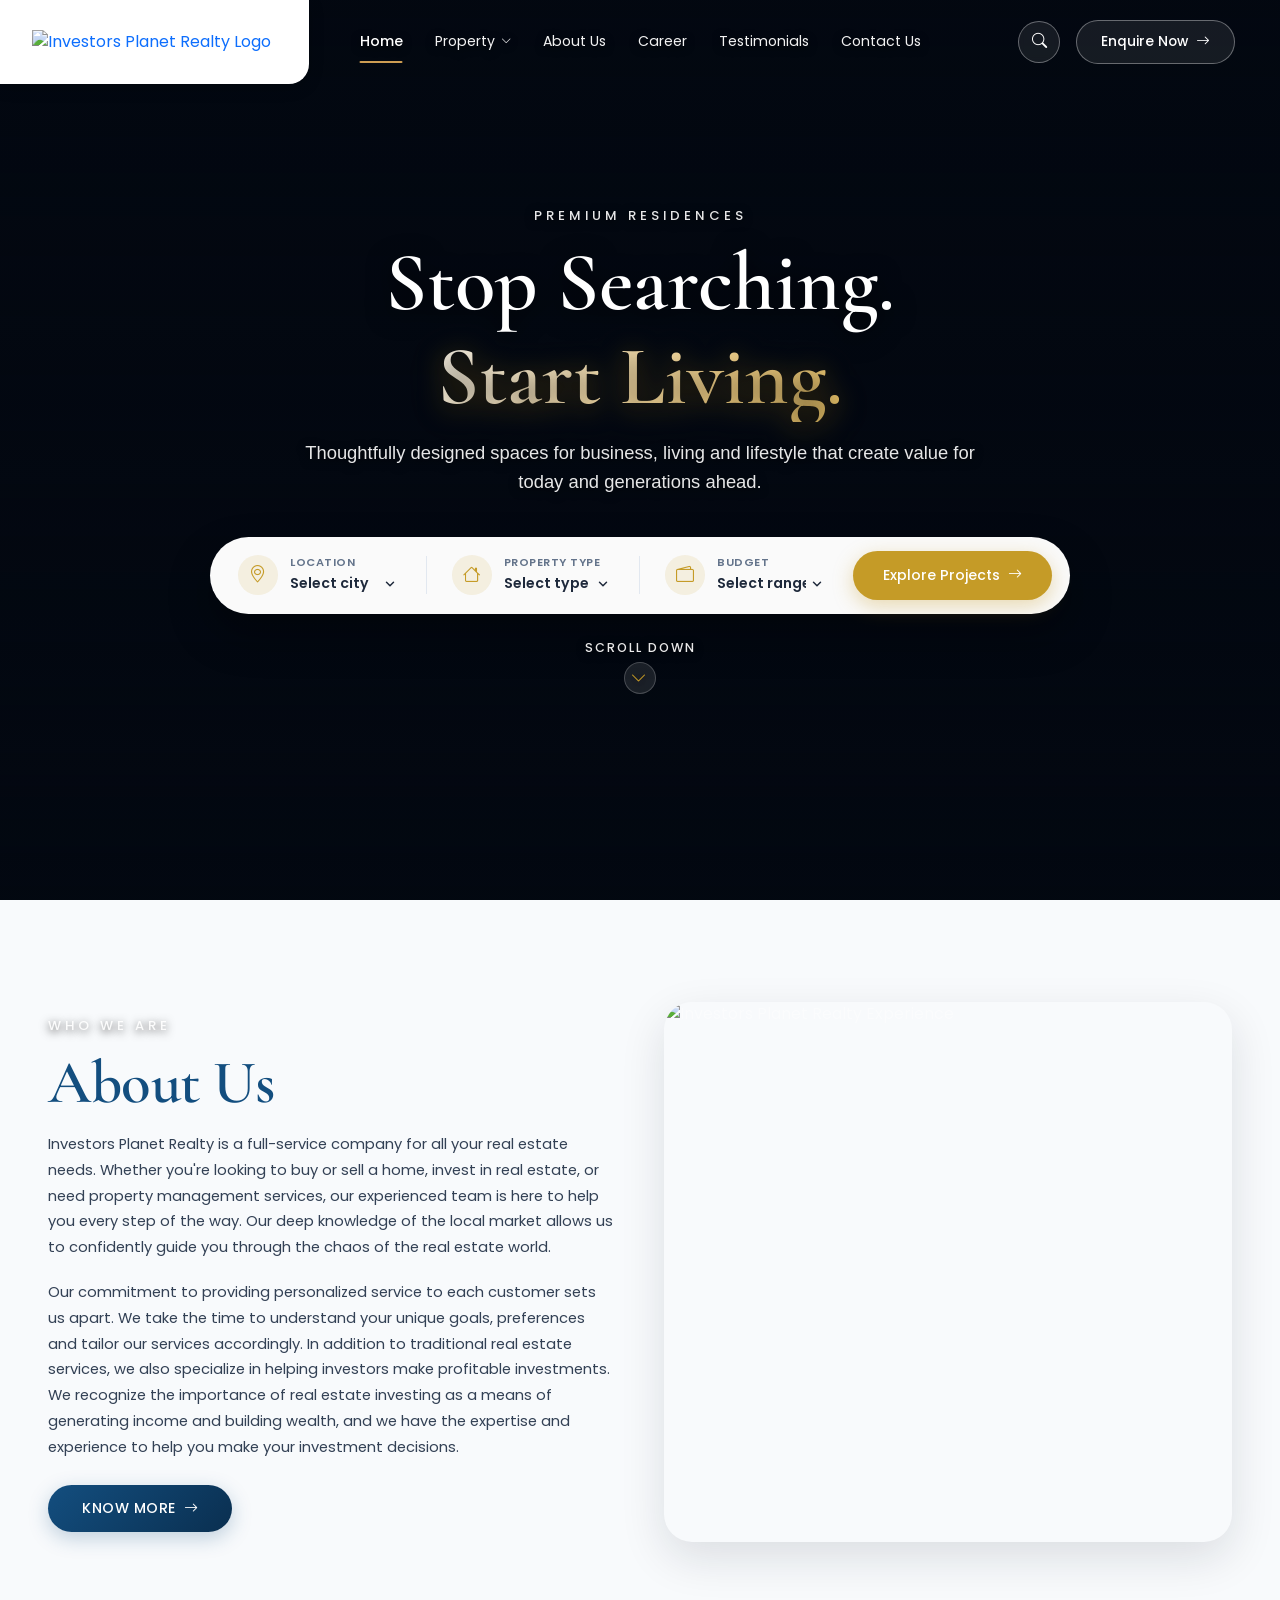
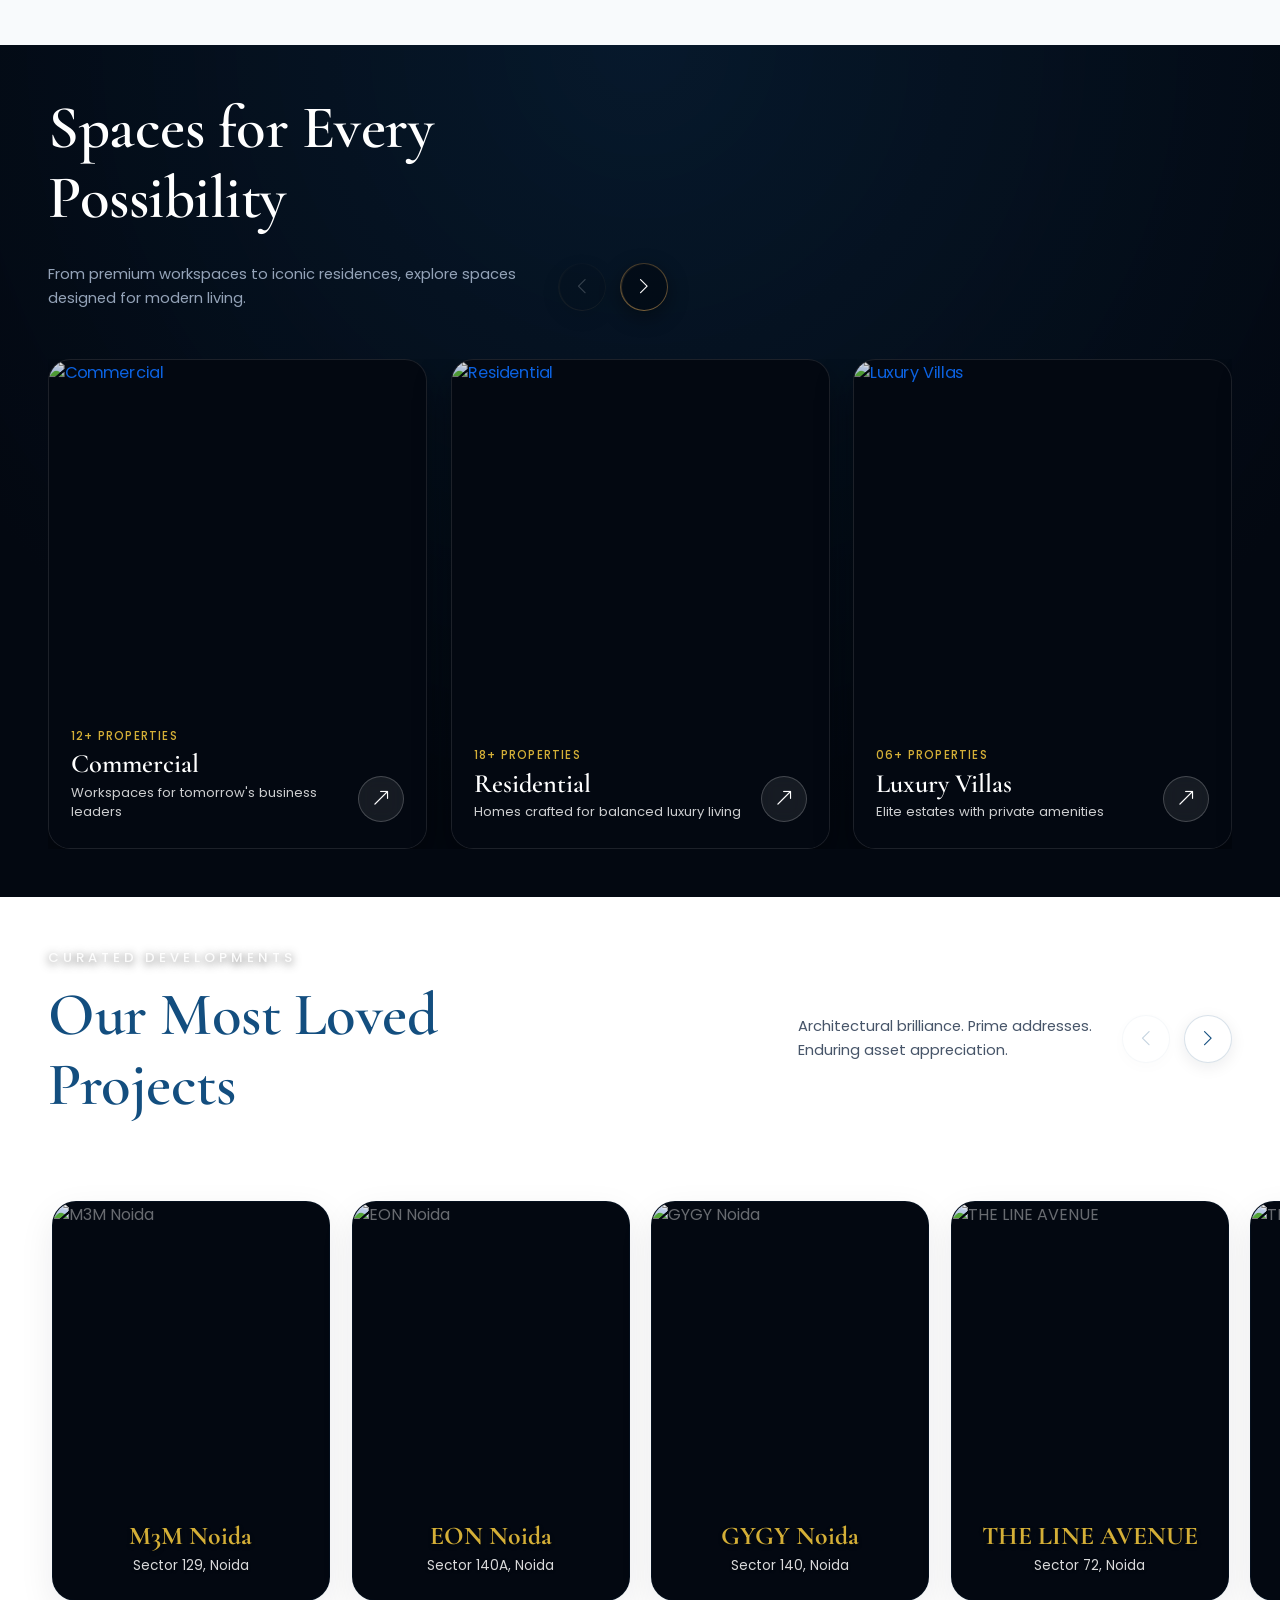
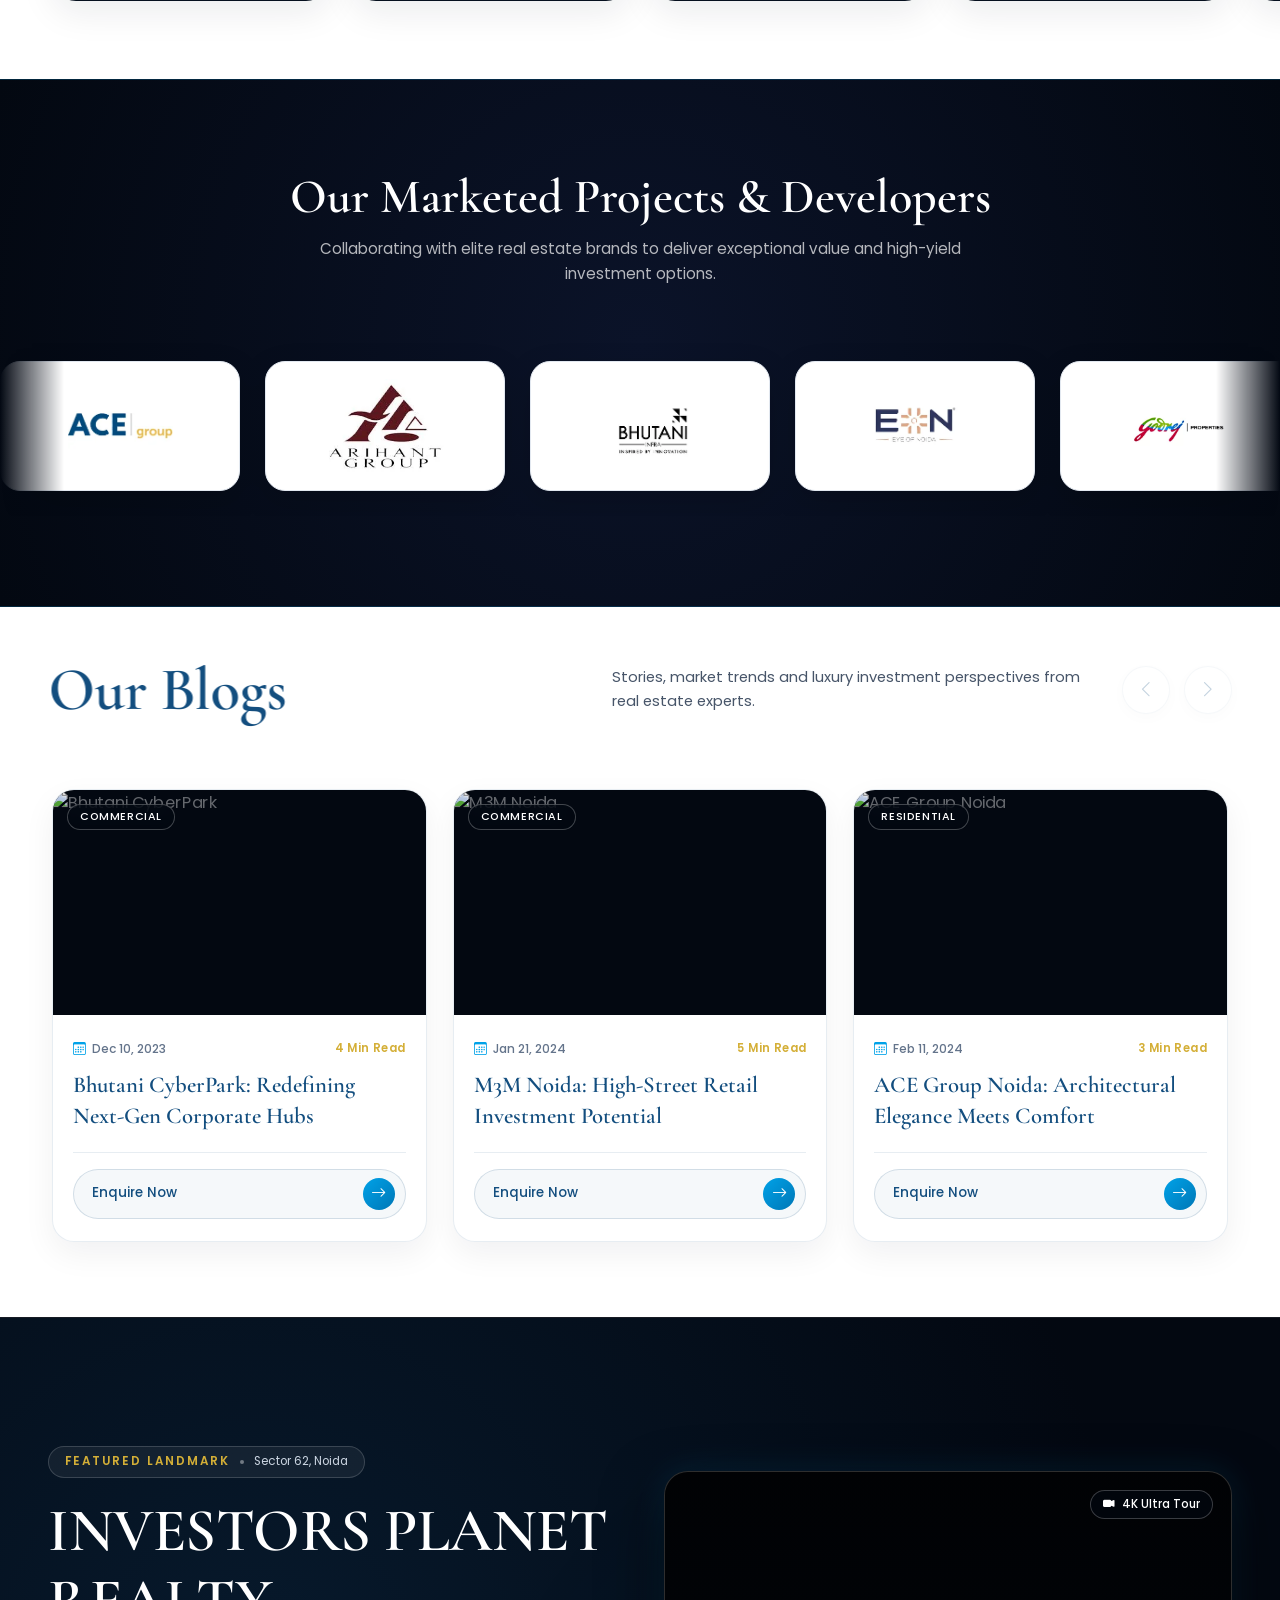
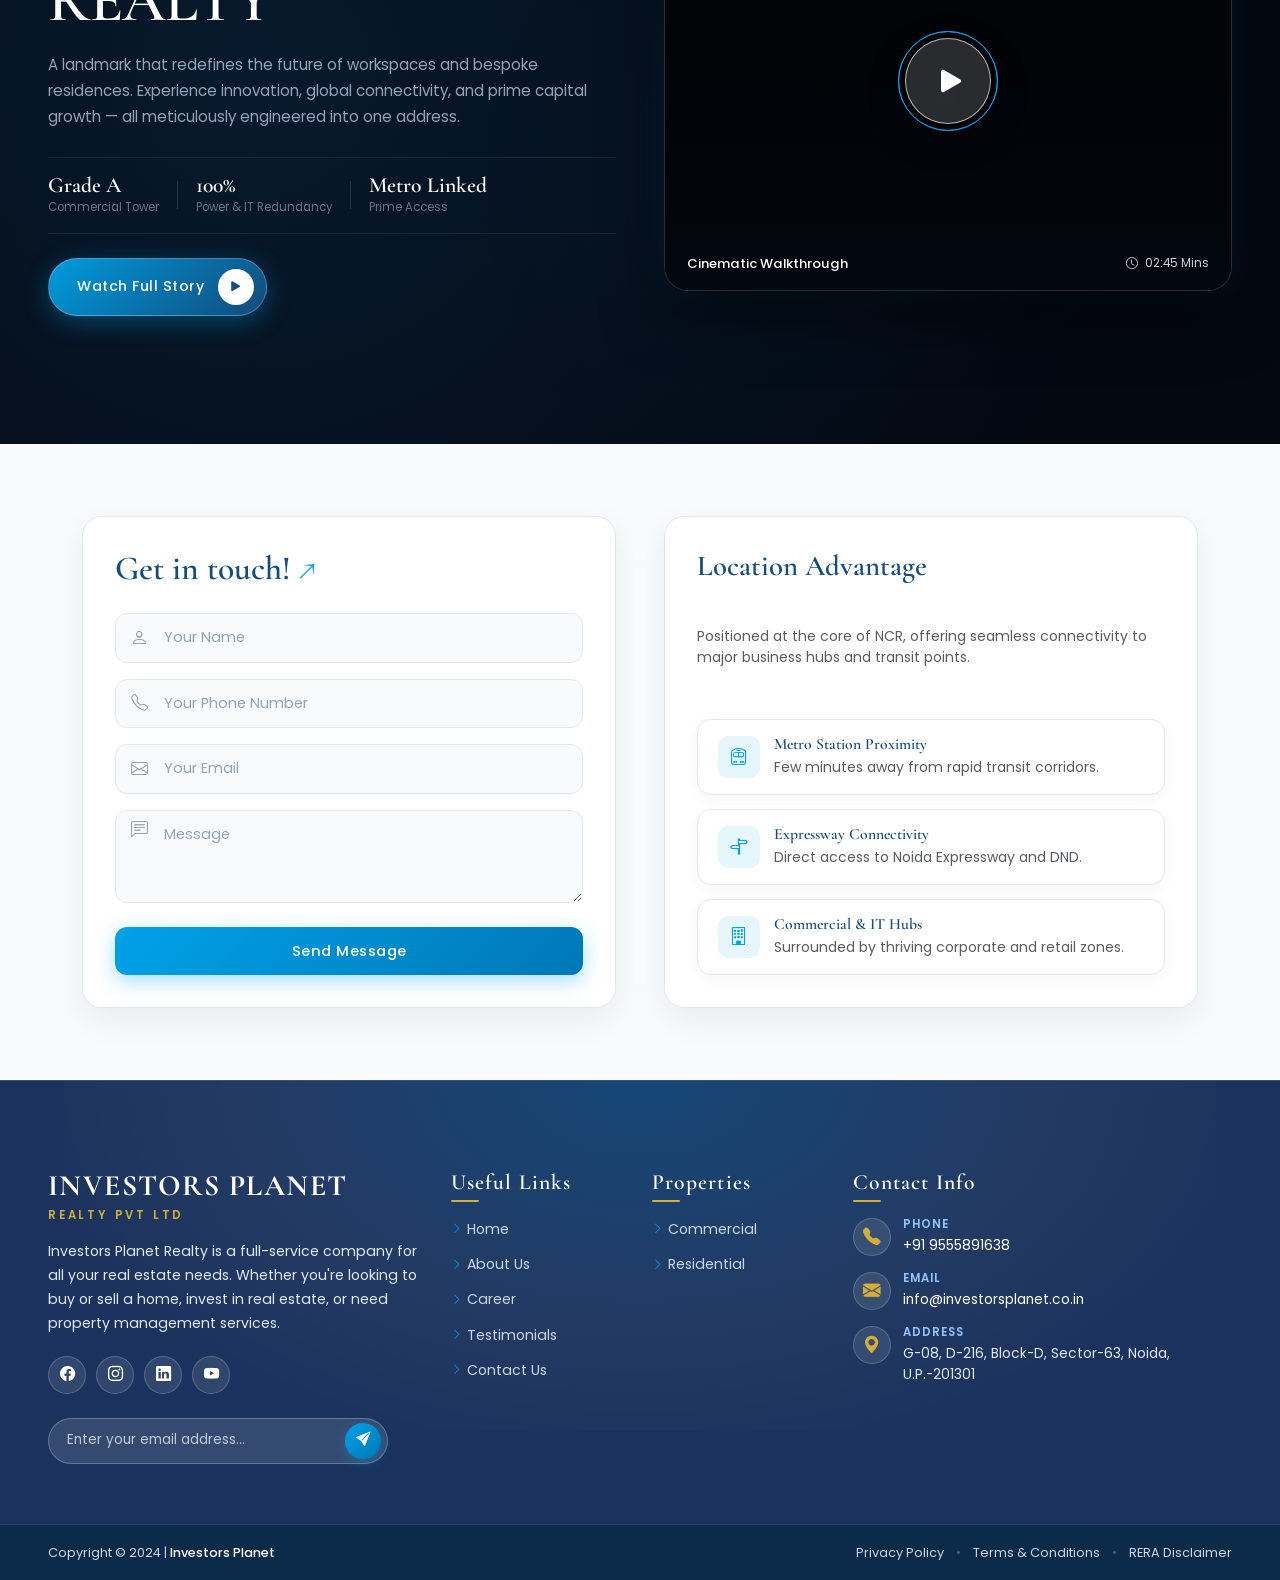
==== commit 288ce3ea: "commit" ====
--- a/index.html
+++ b/index.html
@@ -26,9 +26,10 @@
 
 <body>
     <!-- Preloader -->
-    <div id="preloader">
+     <div id="preloader">
         <div class="spinner-golden"></div>
     </div>
+
 
     <!-- navbar section -->
     <nav class="top-navbar-wrapper" id="topNavbar">
@@ -91,9 +92,6 @@
         </div>
     </aside>
     <!-- navbar end   -->
-
-
-    <!-- Hero Section Start -->
     <section class="hero-slider-section" id="heroSection">
         <div class="swiper heroSwiper">
             <div class="swiper-wrapper">
@@ -105,18 +103,34 @@
                     <div class="container-fluid h-100">
                         <div class="hero-content-wrapper">
                             <div class="hero-content justify-content-center">
-                                <span class="section-top-tag">PREMIUM RESIDENCES</span>
-                                <h1 class="hero-title">
-                                                                        Stop Searching.
+                                <span class="section-top-tag animate__animated animate__fadeInUp">PREMIUM RESIDENCES</span>
+                                <h1 class="hero-title animate__animated animate__fadeInUp">
+                                       Stop Searching.
 
                                     <span class="golden-line">Start Living.</span>
                                 </h1>
-                                <p class="hero-desc">
-                                      Thoughtfully designed spaces for business, living and lifestyle that create value
-                                    for today and generations ahead.
+                                <p class="hero-desc animate__animated animate__fadeInUp">
+                                     Thoughtfully designed spaces for business, living and lifestyle that create value
+                                    for today and generations ahead.    
                                 </p>
+
+                                <div class="mobile-marquee-container">
+                                    <div class="marquee-track">
+                                        <div class="marquee-item"><i class="bi bi-shield-check"></i> RERA Approved</div>
+                                        <div class="marquee-dot"></div>
+                                        <div class="marquee-item"><i class="bi bi-geo"></i> Prime Locations</div>
+                                        <div class="marquee-dot"></div>
+                                        <div class="marquee-item"><i class="bi bi-star"></i> Luxury Living</div>
+                                        <div class="marquee-dot"></div>
+                                        <div class="marquee-item"><i class="bi bi-shield-check"></i> RERA Approved</div>
+                                        <div class="marquee-dot"></div>
+                                        <div class="marquee-item"><i class="bi bi-geo"></i> Prime Locations</div>
+                                        <div class="marquee-dot"></div>
+                                        <div class="marquee-item"><i class="bi bi-star"></i> Luxury Living</div>
+                                    </div>
+                                </div>
                                 
-                                <div class="hero-search-filter-box">
+                                <div class="hero-search-filter-box animate__animated animate__fadeInUp">
                                     <div class="filter-item">
                                         <div class="filter-icon"><i class="bi bi-geo-alt"></i></div>
                                         <div class="filter-content">
@@ -162,7 +176,7 @@
                                 </div>
 
                                 <!-- Scroll Down Button -->
-                                <div class="scroll-down-wrapper">
+                                <div class="scroll-down-wrapper animate__animated animate__fadeInUp">
                                     <a href="#exploreCategories" class="scroll-down-btn">
                                         Scroll Down
                                         <i class="bi bi-chevron-down"></i>
@@ -181,17 +195,33 @@
                     <div class="container-fluid h-100">
                         <div class="hero-content-wrapper">
                             <div class="hero-content justify-content-center">
-                                <span class="section-top-tag">COMMERCIAL SPACES</span>
-                                <h1 class="hero-title">
+                                <span class="section-top-tag animate__animated animate__fadeInUp">COMMERCIAL SPACES</span>
+                                <h1 class="hero-title animate__animated animate__fadeInUp">
                                     Future-Ready
                                     <span class="golden-line">For Your Business</span>
                                 </h1>
-                                <p class="hero-desc">
+                                <p class="hero-desc animate__animated animate__fadeInUp">
                                     Strategic commercial locations equipped with high footfall,<br>
                                     modern infrastructure, and ultimate business growth potential.
                                 </p>
+
+                                <div class="mobile-marquee-container">
+                                    <div class="marquee-track">
+                                        <div class="marquee-item"><i class="bi bi-shield-check"></i> RERA Approved</div>
+                                        <div class="marquee-dot"></div>
+                                        <div class="marquee-item"><i class="bi bi-geo"></i> Prime Locations</div>
+                                        <div class="marquee-dot"></div>
+                                        <div class="marquee-item"><i class="bi bi-star"></i> High ROI</div>
+                                        <div class="marquee-dot"></div>
+                                        <div class="marquee-item"><i class="bi bi-shield-check"></i> RERA Approved</div>
+                                        <div class="marquee-dot"></div>
+                                        <div class="marquee-item"><i class="bi bi-geo"></i> Prime Locations</div>
+                                        <div class="marquee-dot"></div>
+                                        <div class="marquee-item"><i class="bi bi-star"></i> High ROI</div>
+                                    </div>
+                                </div>
                                 
-                                <div class="hero-search-filter-box">
+                                <div class="hero-search-filter-box animate__animated animate__fadeInUp">
                                     <div class="filter-item">
                                         <div class="filter-icon"><i class="bi bi-geo-alt"></i></div>
                                         <div class="filter-content">
@@ -236,8 +266,7 @@
                                     </a>
                                 </div>
 
-                                <!-- Scroll Down Button -->
-                                <div class="scroll-down-wrapper">
+                                <div class="scroll-down-wrapper animate__animated animate__fadeInUp">
                                     <a href="#exploreCategories" class="scroll-down-btn">
                                         Scroll Down
                                         <i class="bi bi-chevron-down"></i>
@@ -256,17 +285,33 @@
                     <div class="container-fluid h-100">
                         <div class="hero-content-wrapper">
                             <div class="hero-content justify-content-center">
-                                <span class="section-top-tag">ICONIC MASTERPIECES</span>
-                                <h1 class="hero-title">
+                                <span class="section-top-tag animate__animated animate__fadeInUp">ICONIC MASTERPIECES</span>
+                                <h1 class="hero-title animate__animated animate__fadeInUp">
                                     Crafting Icons
                                     <span class="golden-line">Redefining Luxury</span>
                                 </h1>
-                                <p class="hero-desc">
+                                <p class="hero-desc animate__animated animate__fadeInUp">
                                     Experience unmatched architectural brilliance built with high-end luxury,<br>
                                     modern spaces, and world-class private amenities.
                                 </p>
+
+                                <div class="mobile-marquee-container">
+                                    <div class="marquee-track">
+                                        <div class="marquee-item"><i class="bi bi-shield-check"></i> RERA Approved</div>
+                                        <div class="marquee-dot"></div>
+                                        <div class="marquee-item"><i class="bi bi-geo"></i> Prime Locations</div>
+                                        <div class="marquee-dot"></div>
+                                        <div class="marquee-item"><i class="bi bi-star"></i> Luxury Living</div>
+                                        <div class="marquee-dot"></div>
+                                        <div class="marquee-item"><i class="bi bi-shield-check"></i> RERA Approved</div>
+                                        <div class="marquee-dot"></div>
+                                        <div class="marquee-item"><i class="bi bi-geo"></i> Prime Locations</div>
+                                        <div class="marquee-dot"></div>
+                                        <div class="marquee-item"><i class="bi bi-star"></i> Luxury Living</div>
+                                    </div>
+                                </div>
                                 
-                                <div class="hero-search-filter-box">
+                                <div class="hero-search-filter-box animate__animated animate__fadeInUp">
                                     <div class="filter-item">
                                         <div class="filter-icon"><i class="bi bi-geo-alt"></i></div>
                                         <div class="filter-content">
@@ -311,8 +356,7 @@
                                     </a>
                                 </div>
 
-                                <!-- Scroll Down Button -->
-                                <div class="scroll-down-wrapper">
+                                <div class="scroll-down-wrapper animate__animated animate__fadeInUp">
                                     <a href="#exploreCategories" class="scroll-down-btn">
                                         Scroll Down
                                         <i class="bi bi-chevron-down"></i>
@@ -329,8 +373,58 @@
     </section>
     <!-- Hero Section End -->
 
-
-    <!-- 2 HERO SLIDER SECTION -->
+    <div class="mobile-external-search-section">
+        <div class="hero-search-filter-box">
+            <div class="filter-item">
+                <div class="filter-icon"><i class="bi bi-geo-alt"></i></div>
+                <div class="filter-content">
+                    <span class="filter-label">Location</span>
+                    <select class="filter-select">
+                        <option selected disabled>Select city</option>
+                        <option value="noida">Noida</option>
+                        <option value="greater-noida">Greater Noida</option>
+                    </select>
+                </div>
+            </div>
+            
+            <div class="filter-divider"></div>
+
+            <div class="filter-item">
+                <div class="filter-icon"><i class="bi bi-house"></i></div>
+                <div class="filter-content">
+                    <span class="filter-label">Property Type</span>
+                    <select class="filter-select">
+                        <option selected disabled>Select type</option>
+                        <option value="commercial">Commercial</option>
+                        <option value="residential">Residential</option>
+                    </select>
+                </div>
+            </div>
+
+            <div class="filter-divider"></div>
+
+            <div class="filter-item">
+                <div class="filter-icon"><i class="bi bi-wallet2"></i></div>
+                <div class="filter-content">
+                    <span class="filter-label">Budget</span>
+                    <select class="filter-select">
+                        <option selected disabled>Select range</option>
+                        <option value="1">₹1 Cr - ₹3 Cr</option>
+                    </select>
+                </div>
+            </div>
+
+            <a href="#exploreCategories" class="filter-submit-btn">
+                Explore Projects <i class="bi bi-arrow-right"></i>
+            </a>
+        </div>
+    </div>
+
+
+
+    <!-- Hero Section End -->
+
+
  
     <!-- 3. ABOUT US SECTION -->
     <section class="about-us-section" id="about">
--- a/style.css
+++ b/style.css
@@ -418,44 +418,13 @@
 
 
 /* new section start  */
-#preloader {
-    position: fixed;
-    inset: 0;
-    background-color: #030811;
-    z-index: 99999;
-    display: flex;
-    align-items: center;
-    justify-content: center;
-    opacity: 1;
-    visibility: visible;
-    transition: opacity 0.8s cubic-bezier(0.16, 1, 0.3, 1), visibility 0.8s cubic-bezier(0.16, 1, 0.3, 1);
-}
-
-#preloader.fade-out {
-    opacity: 0;
-    visibility: hidden;
-}
-
-.spinner-golden {
-    width: 3.5rem;
-    height: 3.5rem;
-    border: 3px solid rgba(197, 155, 39, 0.2);
-    border-top-color: #c59b27;
-    border-radius: 50%;
-    animation: spin 0.8s linear infinite;
-}
-
-@keyframes spin {
-    to {
-        transform: rotate(360deg);
-    }
-}
-
+
+/* Hero Section & Slider Styling */
 .hero-slider-section {
     position: relative;
     width: 100vw;
     height: 100vh;
-    min-height: 700px;
+    min-height: 750px;
     overflow: hidden;
     background-color: #030811;
 }
@@ -509,13 +478,11 @@
 .slide-overlay {
     position: absolute;
     inset: 0;
-    background: linear-gradient(
-        180deg, 
-        rgba(3, 8, 17, 0.55) 0%, 
-        rgba(3, 8, 17, 0.15) 45%, 
-        rgba(3, 8, 17, 0.45) 75%, 
-        rgba(3, 8, 17, 0.85) 100%
-    );
+    background: linear-gradient(180deg,
+            rgba(3, 8, 17, 0.55) 0%,
+            rgba(3, 8, 17, 0.15) 45%,
+            rgba(3, 8, 17, 0.45) 75%,
+            rgba(3, 8, 17, 0.85) 100%);
     z-index: 2;
     pointer-events: none;
 }
@@ -528,13 +495,17 @@
     flex-direction: column;
     justify-content: center;
     align-items: center;
-    padding: 0 24px;
+    padding: 0 20px;
     text-align: center;
 }
 
 .hero-content {
     max-width: 900px;
+    width: 100%;
     margin: 0 auto;
+    display: flex;
+    flex-direction: column;
+    align-items: center;
 }
 
 .swiper-slide-active .section-top-tag {
@@ -582,12 +553,13 @@
 
 .hero-title {
     font-family: 'Cormorant Garamond', Georgia, serif;
-    font-size: clamp(3rem, 7vw, 4.6rem);
+    font-size: clamp(3.2rem, 7.5vw, 5.2rem);
     font-weight: 600;
-    line-height: 1.1;
-    margin-bottom: 18px;
+    line-height: 1.08;
+    margin-bottom: 16px;
     color: #ffffff;
     text-shadow: 0 4px 25px rgba(0, 0, 0, 0.85);
+    width: 100%;
 }
 
 .hero-title .golden-line {
@@ -600,15 +572,20 @@
 }
 
 .hero-desc {
-    font-size: clamp(0.9rem, 1.4vw, 1.05rem);
+    font-size: clamp(0.95rem, 1.5vw, 1.15rem);
     font-weight: 300;
     line-height: 1.6;
-    color: rgba(255, 255, 255, 0.88);
+    color: rgba(255, 255, 255, 0.9);
     margin-bottom: 25px;
-    max-width: 650px;
+    max-width: 680px;
     margin-left: auto;
     margin-right: auto;
     text-shadow: 0 2px 10px rgba(0, 0, 0, 0.8);
+    width: 100%;
+}
+
+.mobile-marquee-container {
+    display: none;
 }
 
 .hero-search-filter-box {
@@ -620,7 +597,7 @@
     box-shadow: 0 20px 40px rgba(0, 0, 0, 0.35);
     max-width: 860px;
     width: 100%;
-    margin: 0 auto;
+    margin: 15px auto 0 auto;
     gap: 15px;
     position: relative;
     z-index: 10;
@@ -812,7 +789,18 @@
     }
 }
 
+.mobile-external-search-section {
+    display: none;
+}
+
+
 @media(max-width: 768px) {
+    .hero-slider-section {
+        height: auto !important;
+        min-height: 80vh;
+        padding-bottom: 10px;
+    }
+
     .slide-bg-1 {
         background-image: url('https://i.pinimg.com/736x/d7/18/bb/d718bbf55196e0070be0d2eab8ab99cf.jpg') !important;
     }
@@ -825,11 +813,119 @@
         background-image: url('https://i.pinimg.com/736x/26/1f/c4/261fc4e6150de6308c02520a469b472e.jpg') !important;
     }
 
-    .hero-search-filter-box {
+    .hero-content-wrapper {
+        justify-content: center !important;
+        align-items: center !important;
+        text-align: center !important;
+        padding-top: 90px;
+        padding-bottom: 10px;
+        padding-left: 12px;
+        padding-right: 12px;
+        width: 100%;
+    }
+
+    .hero-content {
+        width: 100% !important;
+        max-width: 100% !important;
+        margin: 0 auto !important;
+        display: flex;
         flex-direction: column;
-        border-radius: 24px;
-        padding: 22px;
-        gap: 16px;
+        align-items: center;
+        text-align: center;
+    }
+
+    .hero-title {
+        font-size: 2.2rem !important;
+        text-align: center !important;
+        width: 100% !important;
+    }
+
+    .hero-desc {
+        font-size: 0.88rem !important;
+        margin-bottom: 16px !important;
+        text-align: center !important;
+        width: 100% !important;
+    }
+
+    .mobile-marquee-container {
+        display: block !important;
+        width: 100%;
+        max-width: 320px;
+        overflow: hidden;
+        white-space: nowrap;
+        position: relative;
+        margin: 0 auto 14px auto;
+        background: rgba(255, 255, 255, 0.08);
+        border: 1px solid rgba(255, 255, 255, 0.2);
+        border-radius: 50px;
+        backdrop-filter: blur(8px);
+        padding: 7px 0;
+    }
+
+    .marquee-track {
+        display: inline-flex;
+        align-items: center;
+        gap: 25px;
+        animation: infiniteMarquee 15s linear infinite;
+    }
+
+    .marquee-item {
+        display: inline-flex;
+        align-items: center;
+        gap: 8px;
+        font-size: 0.75rem;
+        color: rgba(255, 255, 255, 0.95);
+        letter-spacing: 0.5px;
+    }
+
+    .marquee-item i {
+        color: #c59b27;
+    }
+
+    .marquee-dot {
+        width: 4px;
+        height: 4px;
+        background-color: #c59b27;
+        border-radius: 50%;
+        display: inline-block;
+    }
+
+    @keyframes infiniteMarquee {
+        0% {
+            transform: translateX(0);
+        }
+
+        100% {
+            transform: translateX(-50%);
+        }
+    }
+
+    .hero-content .hero-search-filter-box {
+        display: none !important;
+    }
+
+    .mobile-external-search-section {
+        display: block !important;
+        background: transparent !important;
+        padding: 0 0 25px 0;
+        position: relative;
+        z-index: 20;
+        width: 100vw;
+        margin-left: calc(-50vw + 50%);
+    }
+
+    .mobile-external-search-section .hero-search-filter-box {
+        display: flex !important;
+        flex-direction: column;
+        background: rgba(255, 255, 255, 0.98) !important;
+        border-radius: 0px !important;
+        width: 100% !important;
+        max-width: 100% !important;
+        padding: 20px 18px;
+        gap: 14px;
+        margin: 0;
+        box-shadow: 0 -10px 30px rgba(0, 0, 0, 0.3) !important;
+        border-top: 1px solid rgba(197, 155, 39, 0.3);
     }
 
     .filter-divider {
@@ -839,12 +935,16 @@
     .filter-item {
         width: 100%;
         border-bottom: 1px solid #f1f5f9;
-        padding-bottom: 12px;
+        padding-bottom: 10px;
     }
 
     .filter-submit-btn {
         width: 100%;
         justify-content: center;
+    }
+
+    .scroll-down-wrapper {
+        display: none;
     }
 }
 
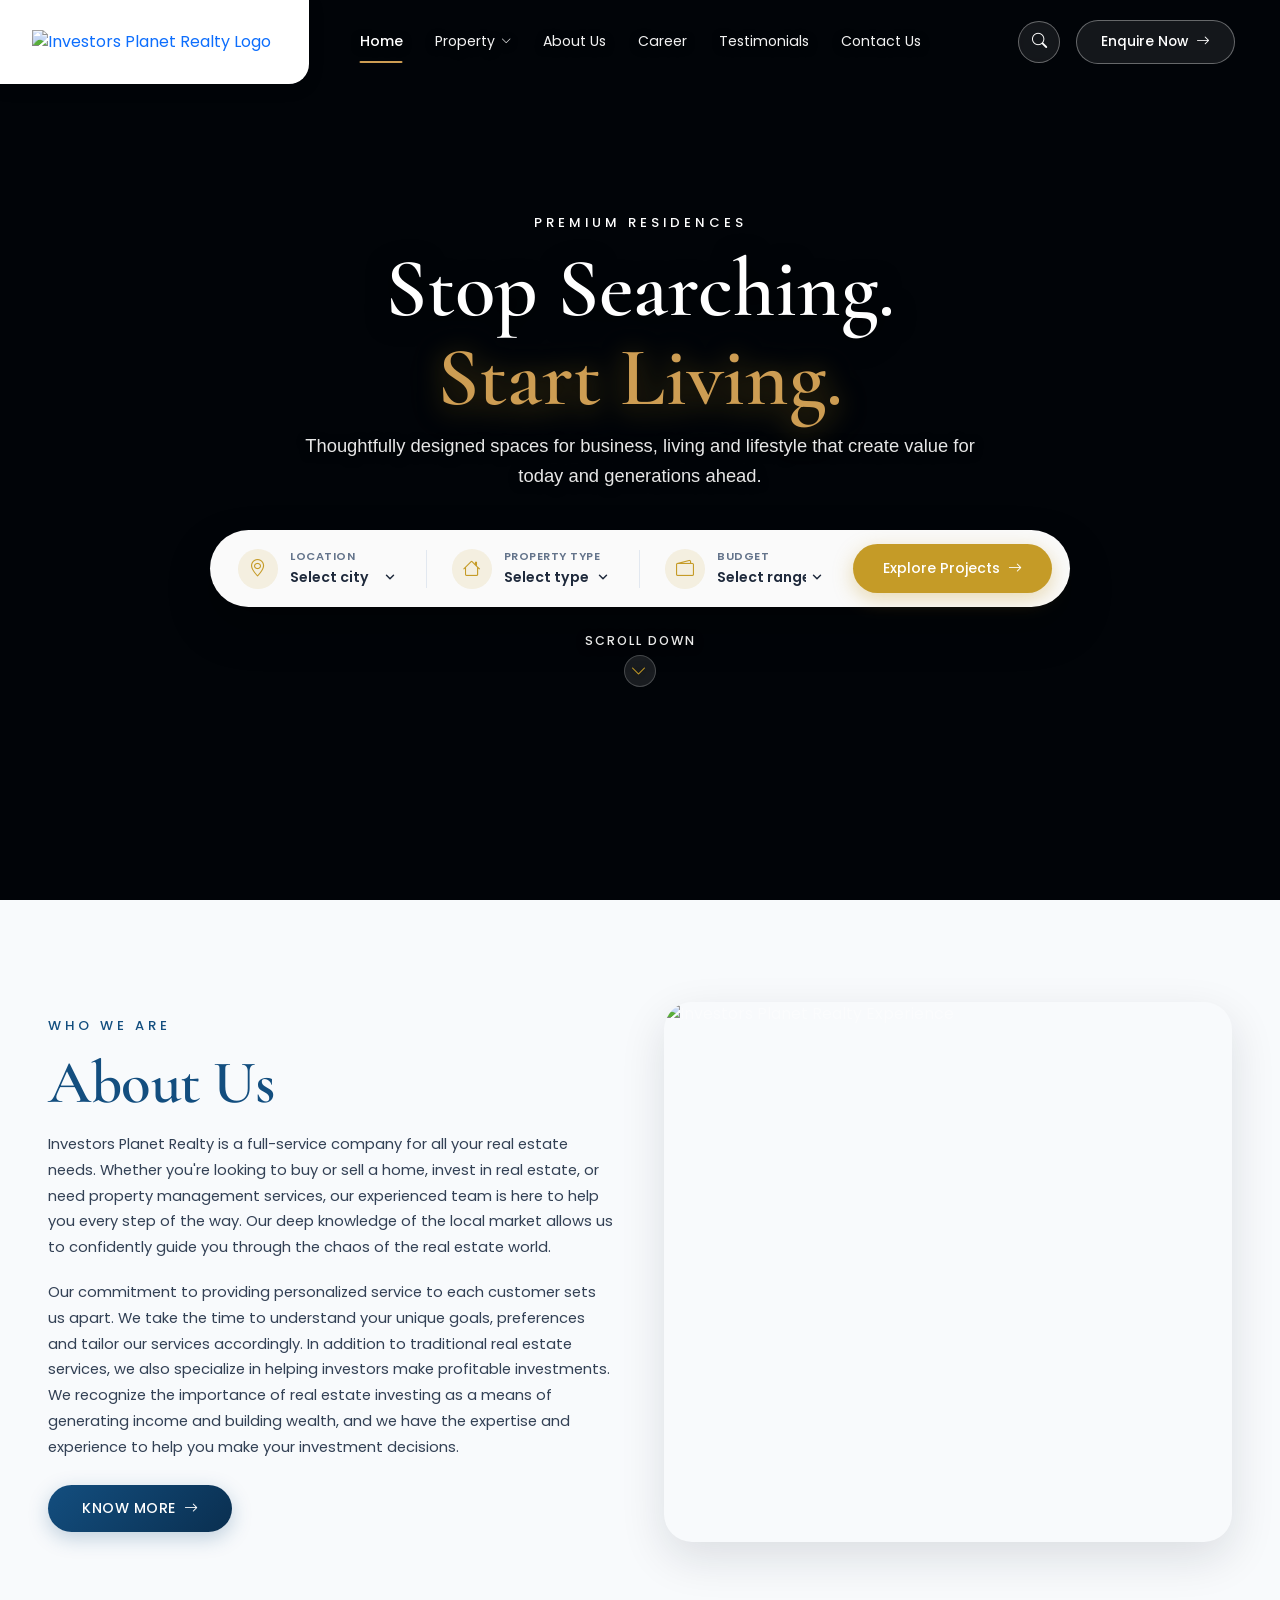
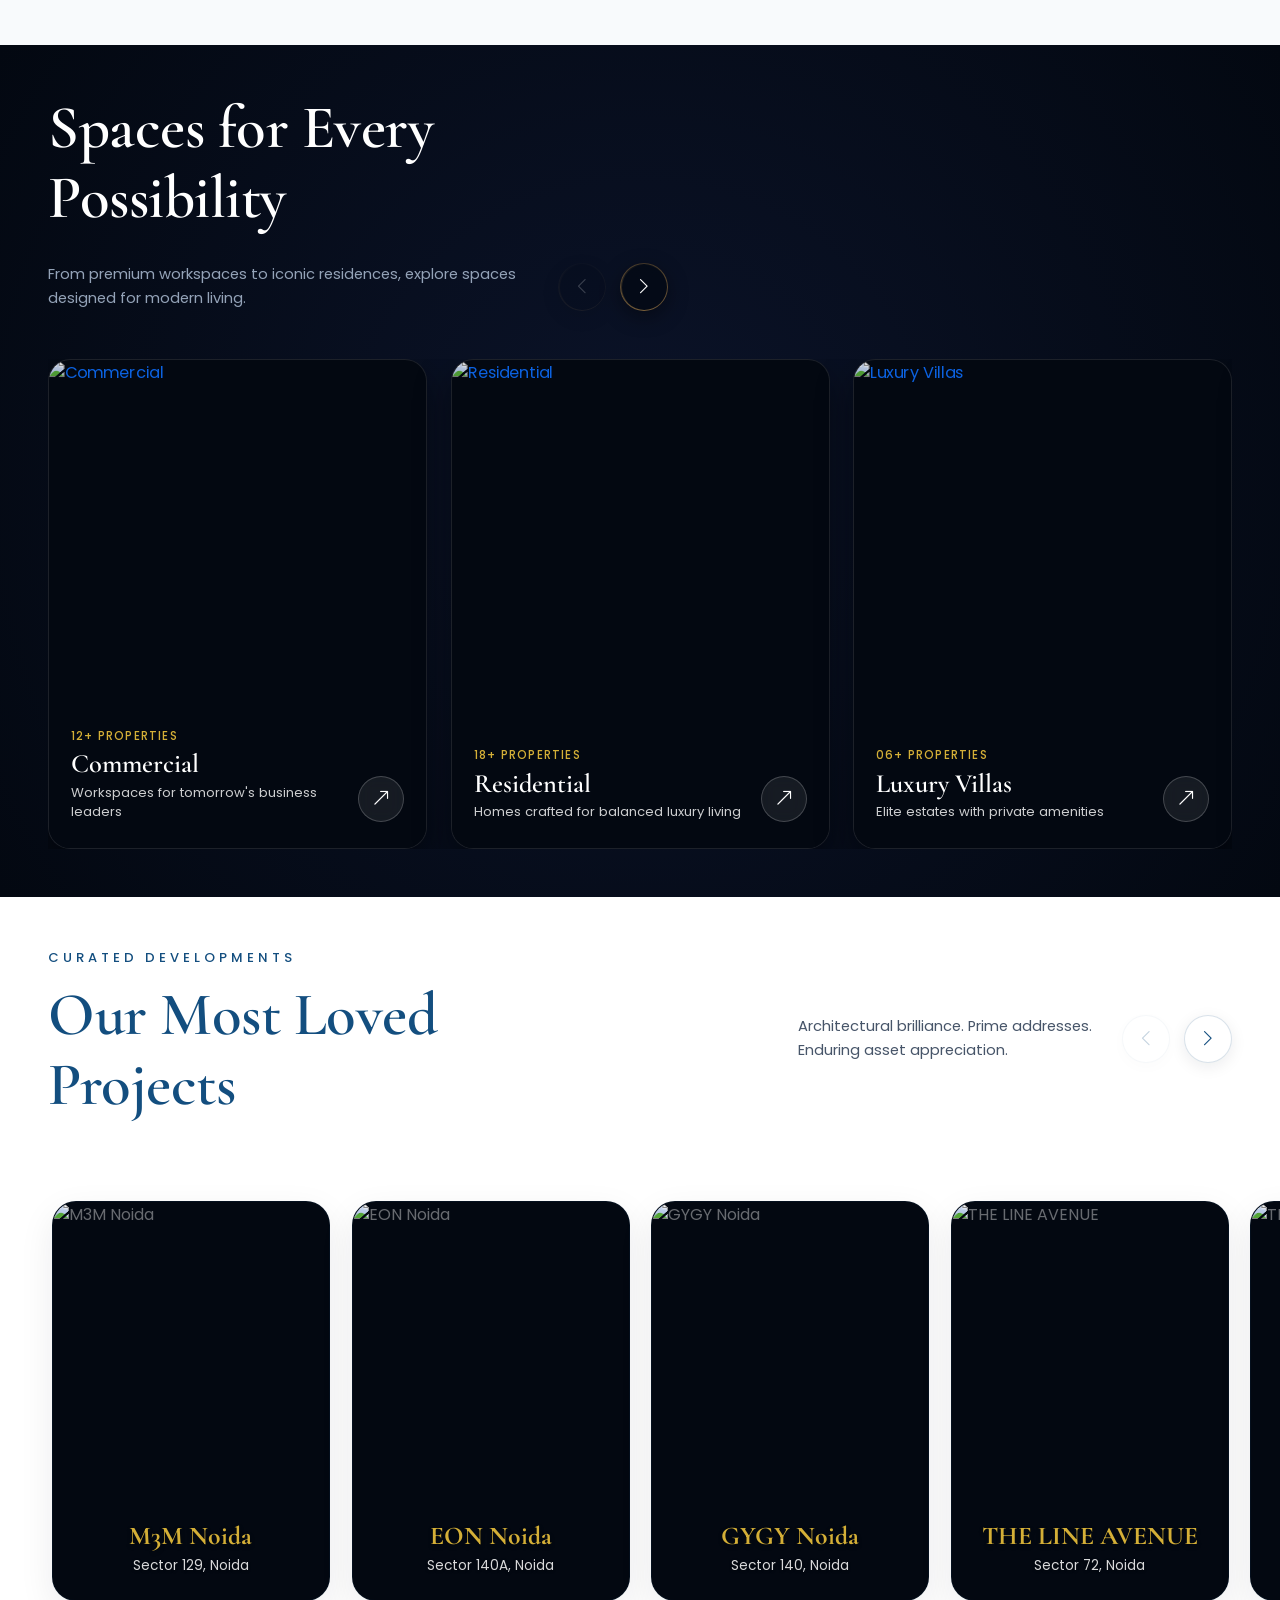
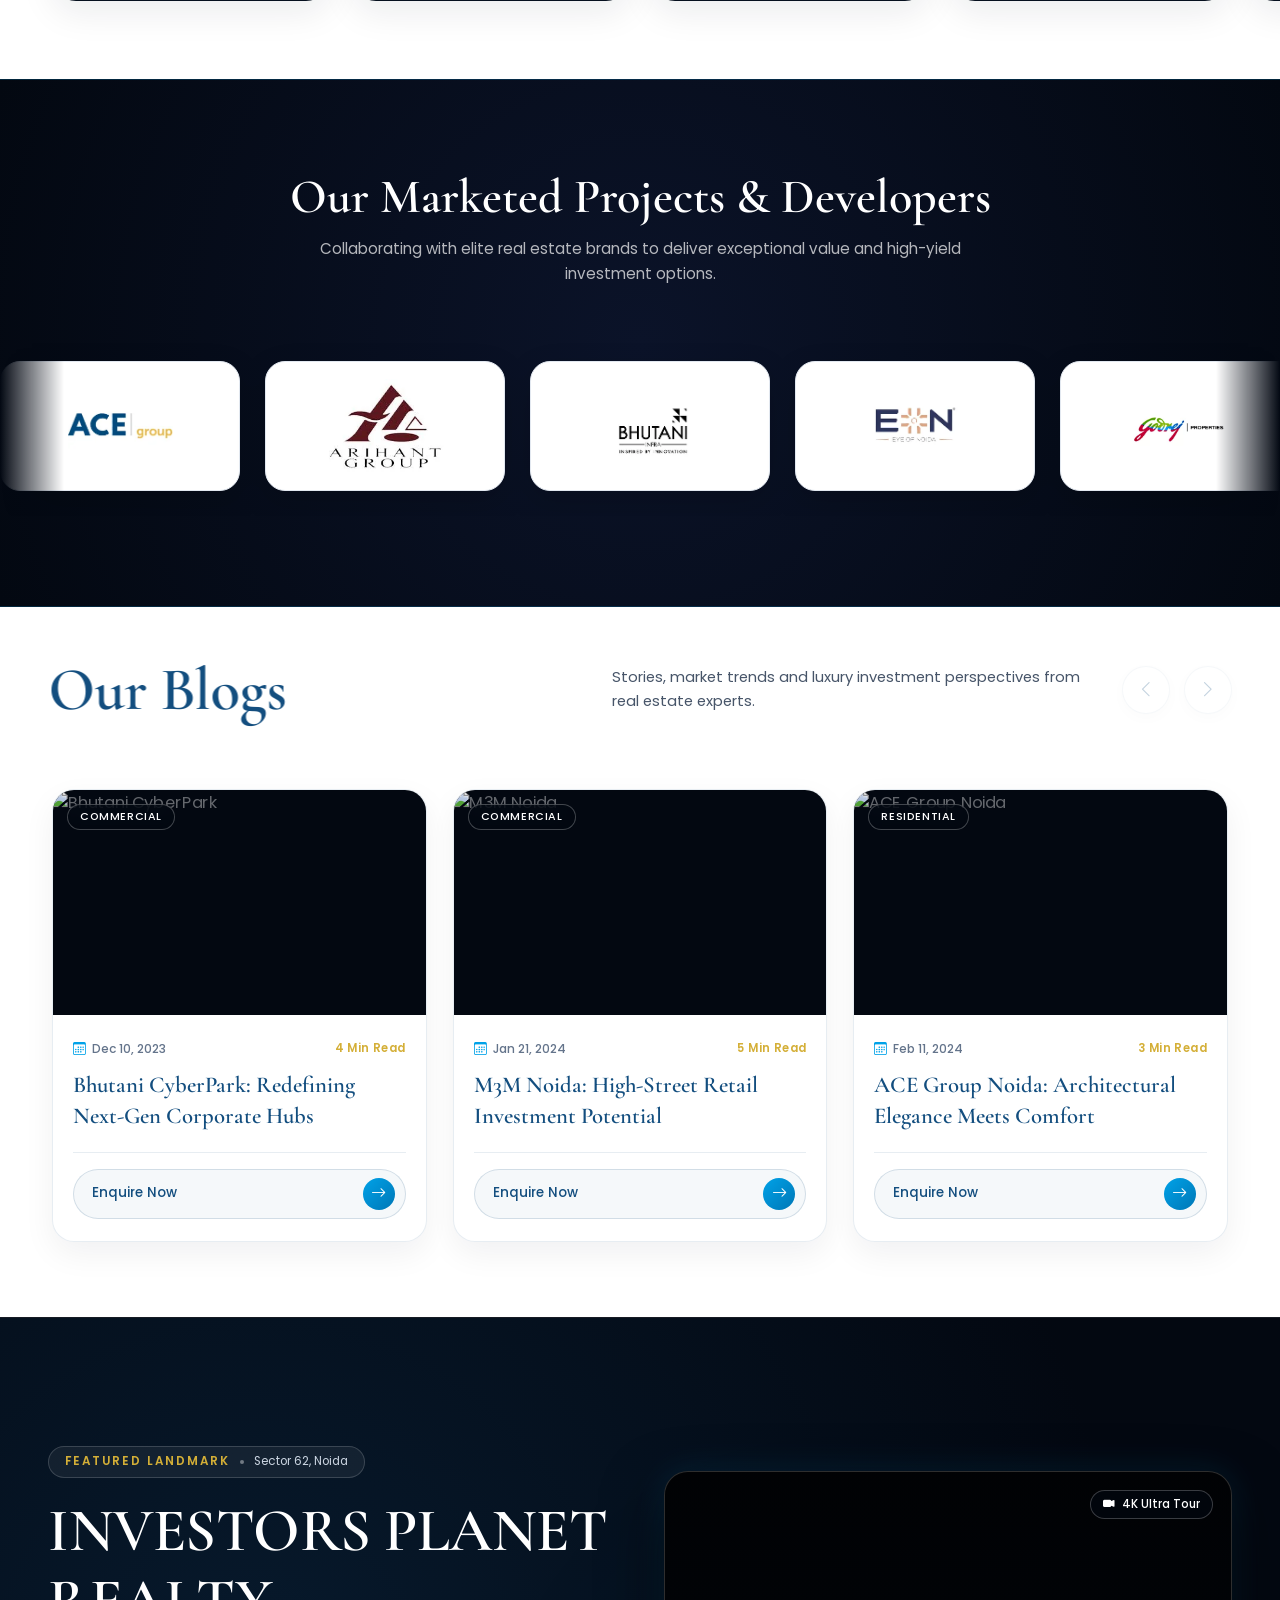
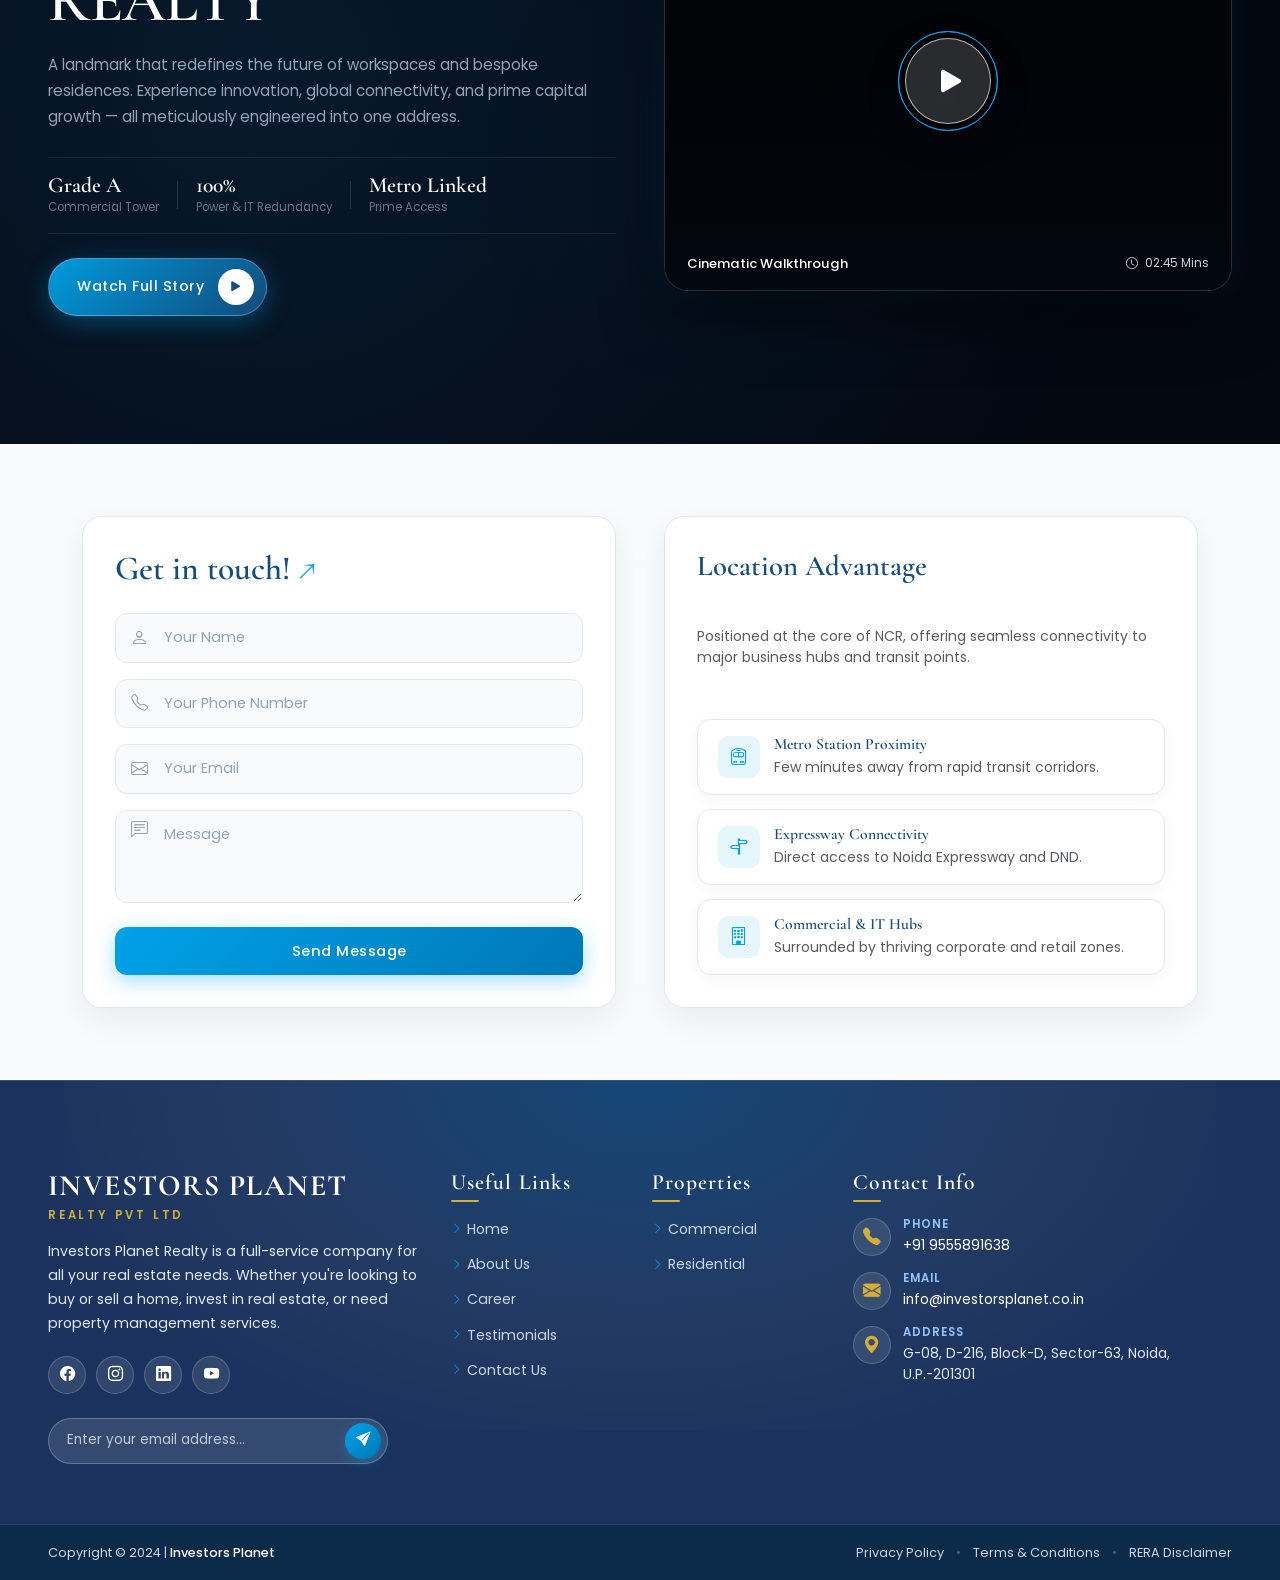
==== commit 022074a8: "commit" ====
--- a/index.html
+++ b/index.html
@@ -103,7 +103,7 @@
                     <div class="container-fluid h-100">
                         <div class="hero-content-wrapper">
                             <div class="hero-content justify-content-center">
-                                <span class="section-top-tag animate__animated animate__fadeInUp">PREMIUM RESIDENCES</span>
+                                <span class="section-top-tag text-white animate__animated animate__fadeInUp">PREMIUM RESIDENCES</span>
                                 <h1 class="hero-title animate__animated animate__fadeInUp">
                                        Stop Searching.
 
@@ -195,7 +195,7 @@
                     <div class="container-fluid h-100">
                         <div class="hero-content-wrapper">
                             <div class="hero-content justify-content-center">
-                                <span class="section-top-tag animate__animated animate__fadeInUp">COMMERCIAL SPACES</span>
+                                <span class="section-top-tag text-white animate__animated animate__fadeInUp">COMMERCIAL SPACES</span>
                                 <h1 class="hero-title animate__animated animate__fadeInUp">
                                     Future-Ready
                                     <span class="golden-line">For Your Business</span>
@@ -285,7 +285,7 @@
                     <div class="container-fluid h-100">
                         <div class="hero-content-wrapper">
                             <div class="hero-content justify-content-center">
-                                <span class="section-top-tag animate__animated animate__fadeInUp">ICONIC MASTERPIECES</span>
+                                <span class="section-top-tag text-white animate__animated animate__fadeInUp">ICONIC MASTERPIECES</span>
                                 <h1 class="hero-title animate__animated animate__fadeInUp">
                                     Crafting Icons
                                     <span class="golden-line">Redefining Luxury</span>
--- a/style.css
+++ b/style.css
@@ -36,7 +36,6 @@
 
 body {
     font-family: 'Poppins', sans-serif;
-    background-color: var(--dark-bg);
     color: #ffffff6c;
     overflow-x: hidden;
     position: relative;
@@ -143,7 +142,7 @@
 }
 
 .top-navbar-wrapper.scrolled .navbar-logo-tab img {
-    max-height: 40px;
+    max-height: 70px;
 }
 
 .center-nav-links {
@@ -418,6 +417,38 @@
 
 
 /* new section start  */
+#preloader {
+    position: fixed;
+    inset: 0;
+    background-color: #030811;
+    z-index: 99999;
+    display: flex;
+    align-items: center;
+    justify-content: center;
+    opacity: 1;
+    visibility: visible;
+    transition: opacity 0.8s cubic-bezier(0.16, 1, 0.3, 1), visibility 0.8s cubic-bezier(0.16, 1, 0.3, 1);
+}
+
+#preloader.fade-out {
+    opacity: 0;
+    visibility: hidden;
+}
+
+.spinner-golden {
+    width: 3.5rem;
+    height: 3.5rem;
+    border: 3px solid rgba(197, 155, 39, 0.2);
+    border-top-color: #c59b27;
+    border-radius: 50%;
+    animation: spin 0.8s linear infinite;
+}
+
+@keyframes spin {
+    to {
+        transform: rotate(360deg);
+    }
+}
 
 /* Hero Section & Slider Styling */
 .hero-slider-section {
@@ -438,15 +469,15 @@
 }
 
 .slide-bg-1 {
-    background-image: url('https://i.pinimg.com/1200x/45/86/b0/4586b0d9102f564f08fa9430f4573162.jpg');
+    background-image: linear-gradient(rgba(0, 0, 0, 0.50), rgba(0, 0, 0, 0.5)), url('https://i.pinimg.com/1200x/0e/75/fc/0e75fc96f62978a1380e2be0e4129bb8.jpg');
 }
 
 .slide-bg-2 {
-    background-image: url('https://i.pinimg.com/1200x/27/e1/2a/27e12ae0dc2ce19062825816389b64d1.jpg');
+    background-image: linear-gradient(rgba(0, 0, 0, 0.50), rgba(0, 0, 0, 0.5)), url('https://i.pinimg.com/1200x/6e/db/41/6edb41c8adb9e92674a3e397d6f3b1e4.jpg');
 }
 
 .slide-bg-3 {
-    background-image: url('images/hero.jpg');
+    background-image: linear-gradient(rgba(0, 0, 0, 0.50), rgba(0, 0, 0, 0.2)), url('https://i.pinimg.com/1200x/8a/b1/15/8ab115c4e97257cc138cf04447363e39.jpg');
 }
 
 .slide-bg {
@@ -475,17 +506,16 @@
     }
 }
 
-.slide-overlay {
-    position: absolute;
+/* background-image:  url(images/banner-a.png); */
+
+/* .slide-overlay {
+  position: absolute;
     inset: 0;
-    background: linear-gradient(180deg,
-            rgba(3, 8, 17, 0.55) 0%,
-            rgba(3, 8, 17, 0.15) 45%,
-            rgba(3, 8, 17, 0.45) 75%,
-            rgba(3, 8, 17, 0.85) 100%);
+    background: radial-gradient(circle at 50% 50%, rgba(3, 8, 17, 0.45) 0%, rgba(3, 8, 17, 0.8) 85%),
+        linear-gradient(to bottom, rgba(3, 8, 17, 0.75) 0%, rgba(3, 8, 17, 0.5) 45%, rgba(3, 8, 17, 0.92) 100%);
     z-index: 2;
     pointer-events: none;
-}
+} */
 
 .hero-content-wrapper {
     position: relative;
@@ -544,30 +574,30 @@
     display: inline-block;
     font-size: 0.82rem;
     font-weight: 500;
-    color: rgba(255, 255, 255, 0.9);
+    color: var(--secondary-color);
     letter-spacing: 4px;
     margin-bottom: 12px;
     text-transform: uppercase;
-    text-shadow: 0 2px 10px rgba(0, 0, 0, 0.8);
+    /* text-shadow: 0 2px 10px rgba(0, 0, 0, 0.8); */
 }
 
 .hero-title {
     font-family: 'Cormorant Garamond', Georgia, serif;
     font-size: clamp(3.2rem, 7.5vw, 5.2rem);
     font-weight: 600;
-    line-height: 1.08;
-    margin-bottom: 16px;
+    line-height: 1.05;
+    margin-bottom: 10px;
     color: #ffffff;
     text-shadow: 0 4px 25px rgba(0, 0, 0, 0.85);
     width: 100%;
 }
 
 .hero-title .golden-line {
-    background: linear-gradient(135deg, #ffffff 20%, #f3d085 60%, #c59b27 100%);
-    -webkit-background-clip: text;
-    -webkit-text-fill-color: transparent;
+    color: rgb(205, 157, 83);
+    /* -webkit-background-clip: text; */
+    /* -webkit-text-fill-color: transparent; */
     display: block;
-    margin-top: 4px;
+    margin-top: 2px;
     filter: drop-shadow(0 2px 12px rgba(197, 155, 39, 0.35));
 }
 
@@ -792,35 +822,48 @@
 .mobile-external-search-section {
     display: none;
 }
-
-
 @media(max-width: 768px) {
+    .slide-bg-1 {
+        background-image: linear-gradient(rgba(0, 0, 0, 0.50), rgba(0, 0, 0, 0.3)), url('https://i.pinimg.com/736x/d7/18/bb/d718bbf55196e0070be0d2eab8ab99cf.jpg') !important;
+    }
+
+    .slide-bg-2 {
+        background-image: linear-gradient(rgba(0, 0, 0, 0.50), rgba(0, 0, 0, 0.3)), url('https://i.pinimg.com/736x/93/71/70/9371705b82f3e661c9bec6e06eba54c9.jpg') !important;
+    }
+
+    .slide-bg-3 {
+        background-image: linear-gradient(rgba(0, 0, 0, 0.50), rgba(0, 0, 0, 0.3)), url('https://i.pinimg.com/736x/26/1f/c4/261fc4e6150de6308c02520a469b472e.jpg') !important;
+    }
+
+    .slide-bg {
+        background-position: top !important;
+        background-size: cover !important;
+        background-repeat: no-repeat !important;
+    }
+
+    /* Fix: Banner ko proper height dena taaki image half ya cut na ho */
     .hero-slider-section {
         height: auto !important;
-        min-height: 80vh;
-        padding-bottom: 10px;
-    }
-
-    .slide-bg-1 {
-        background-image: url('https://i.pinimg.com/736x/d7/18/bb/d718bbf55196e0070be0d2eab8ab99cf.jpg') !important;
-    }
-
-    .slide-bg-2 {
-        background-image: url('https://i.pinimg.com/736x/93/71/70/9371705b82f3e661c9bec6e06eba54c9.jpg') !important;
-    }
-
-    .slide-bg-3 {
-        background-image: url('https://i.pinimg.com/736x/26/1f/c4/261fc4e6150de6308c02520a469b472e.jpg') !important;
+        min-height: 440px !important;
+    }
+
+    .hero-slider-section .swiper,
+    .hero-slider-section .swiper-slide {
+        height: auto !important;
+        min-height: 440px !important;
     }
 
     .hero-content-wrapper {
+        position: relative !important;
+        height: 100% !important;
+        min-height: 440px !important;
         justify-content: center !important;
         align-items: center !important;
         text-align: center !important;
-        padding-top: 90px;
-        padding-bottom: 10px;
-        padding-left: 12px;
-        padding-right: 12px;
+        padding-top: 90px !important;
+        padding-bottom: 25px !important;
+        padding-left: 15px !important;
+        padding-right: 15px !important;
         width: 100%;
     }
 
@@ -842,7 +885,7 @@
 
     .hero-desc {
         font-size: 0.88rem !important;
-        margin-bottom: 16px !important;
+        margin-bottom: 15px !important;
         text-align: center !important;
         width: 100% !important;
     }
@@ -850,16 +893,16 @@
     .mobile-marquee-container {
         display: block !important;
         width: 100%;
-        max-width: 320px;
+        max-width: 410px;
         overflow: hidden;
         white-space: nowrap;
         position: relative;
-        margin: 0 auto 14px auto;
+        margin: 0 auto 10px auto;
         background: rgba(255, 255, 255, 0.08);
         border: 1px solid rgba(255, 255, 255, 0.2);
         border-radius: 50px;
         backdrop-filter: blur(8px);
-        padding: 7px 0;
+        padding: 6px 0;
     }
 
     .marquee-track {
@@ -873,7 +916,7 @@
         display: inline-flex;
         align-items: center;
         gap: 8px;
-        font-size: 0.75rem;
+        font-size: 0.74rem;
         color: rgba(255, 255, 255, 0.95);
         letter-spacing: 0.5px;
     }
@@ -904,10 +947,15 @@
         display: none !important;
     }
 
+    .scroll-down-wrapper {
+        display: none;
+    }
+
     .mobile-external-search-section {
         display: block !important;
         background: transparent !important;
-        padding: 0 0 25px 0;
+        padding: 0 !important;
+        margin-top: 0 !important;
         position: relative;
         z-index: 20;
         width: 100vw;
@@ -923,7 +971,7 @@
         max-width: 100% !important;
         padding: 20px 18px;
         gap: 14px;
-        margin: 0;
+        margin: 0 !important;
         box-shadow: 0 -10px 30px rgba(0, 0, 0, 0.3) !important;
         border-top: 1px solid rgba(197, 155, 39, 0.3);
     }
@@ -942,12 +990,7 @@
         width: 100%;
         justify-content: center;
     }
-
-    .scroll-down-wrapper {
-        display: none;
-    }
-}
-
+}
 /* new section start  */
 
 .about-us-section {
@@ -1104,7 +1147,7 @@
 /* new section start  */
 
 .project-categories-section {
-    background: radial-gradient(circle at 50% 0%, rgba(19, 78, 127, 0.25) 0%, rgba(3, 8, 17, 1) 75%);
+    background: radial-gradient(circle at 50% 50%, #0b1329 0%, #030811 100%);
     padding: clamp(75px, 8vw, 115px) 0;
     position: relative;
     overflow: hidden;
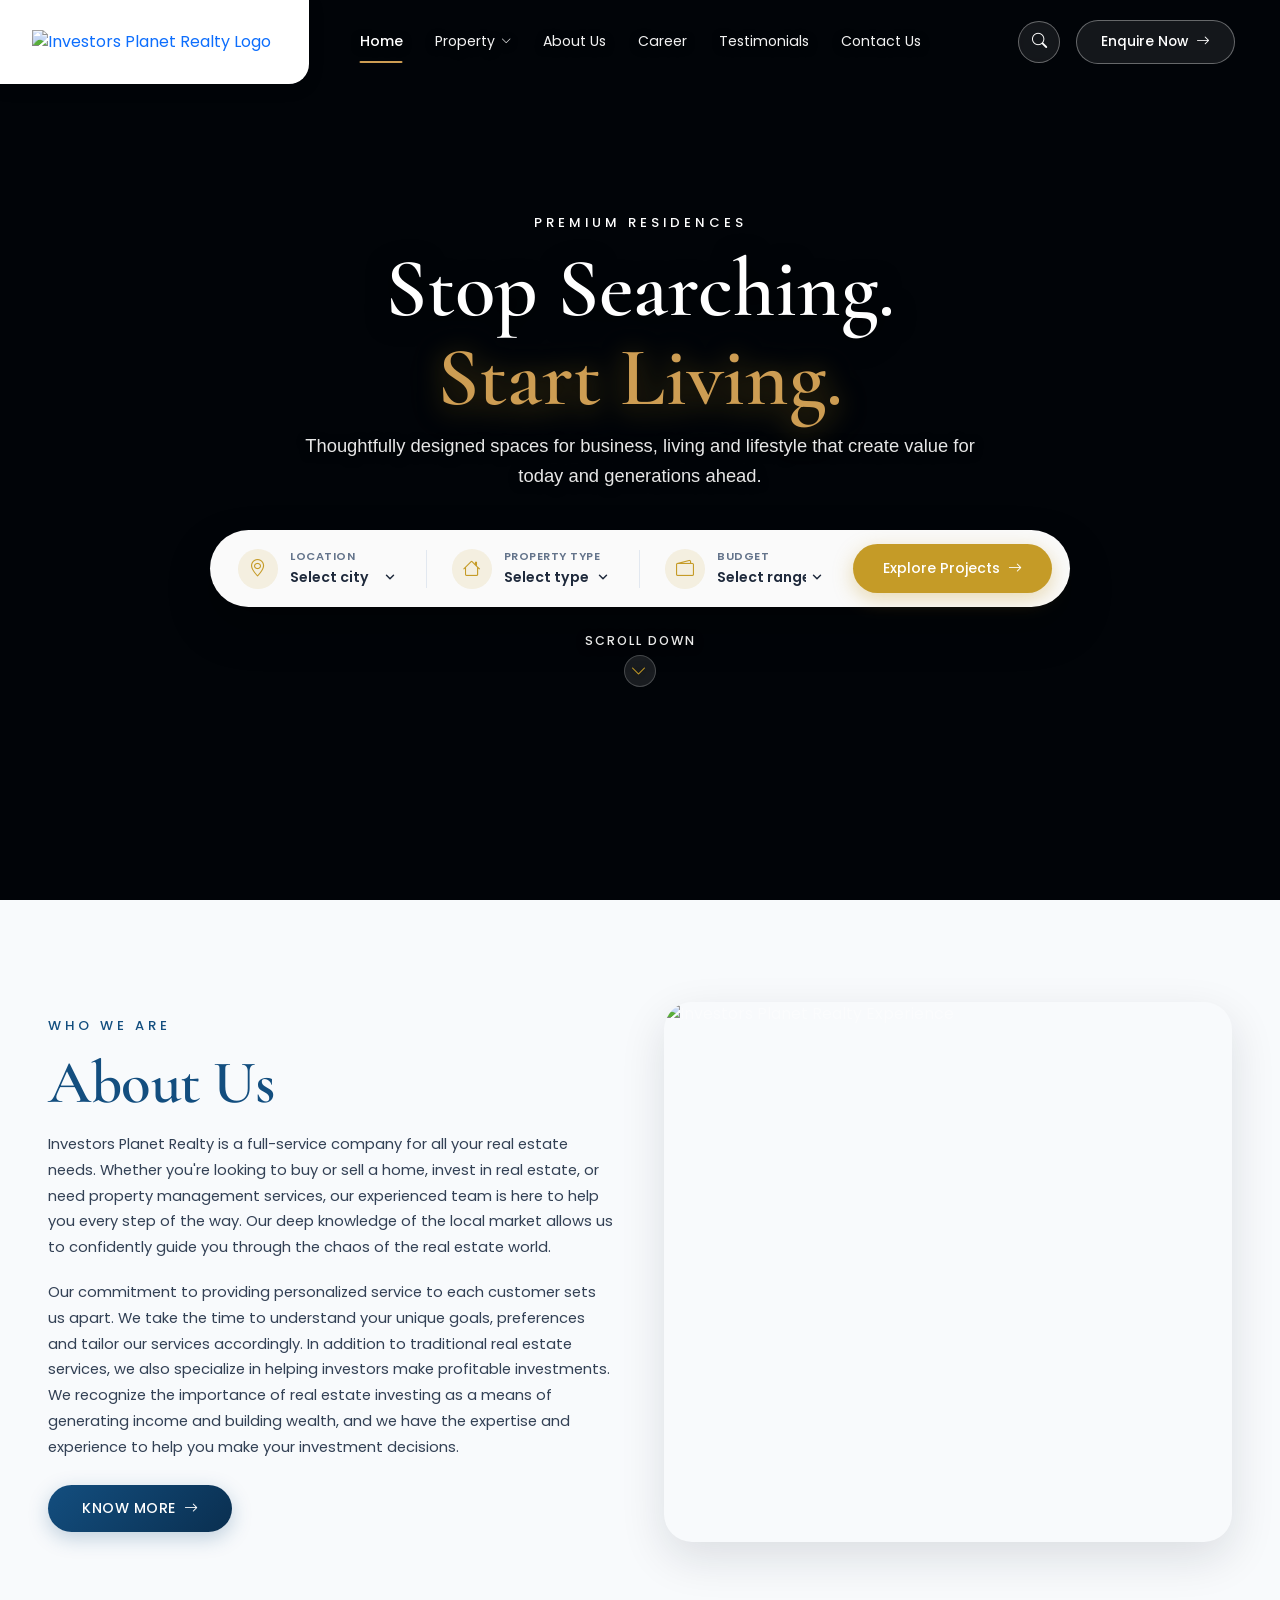
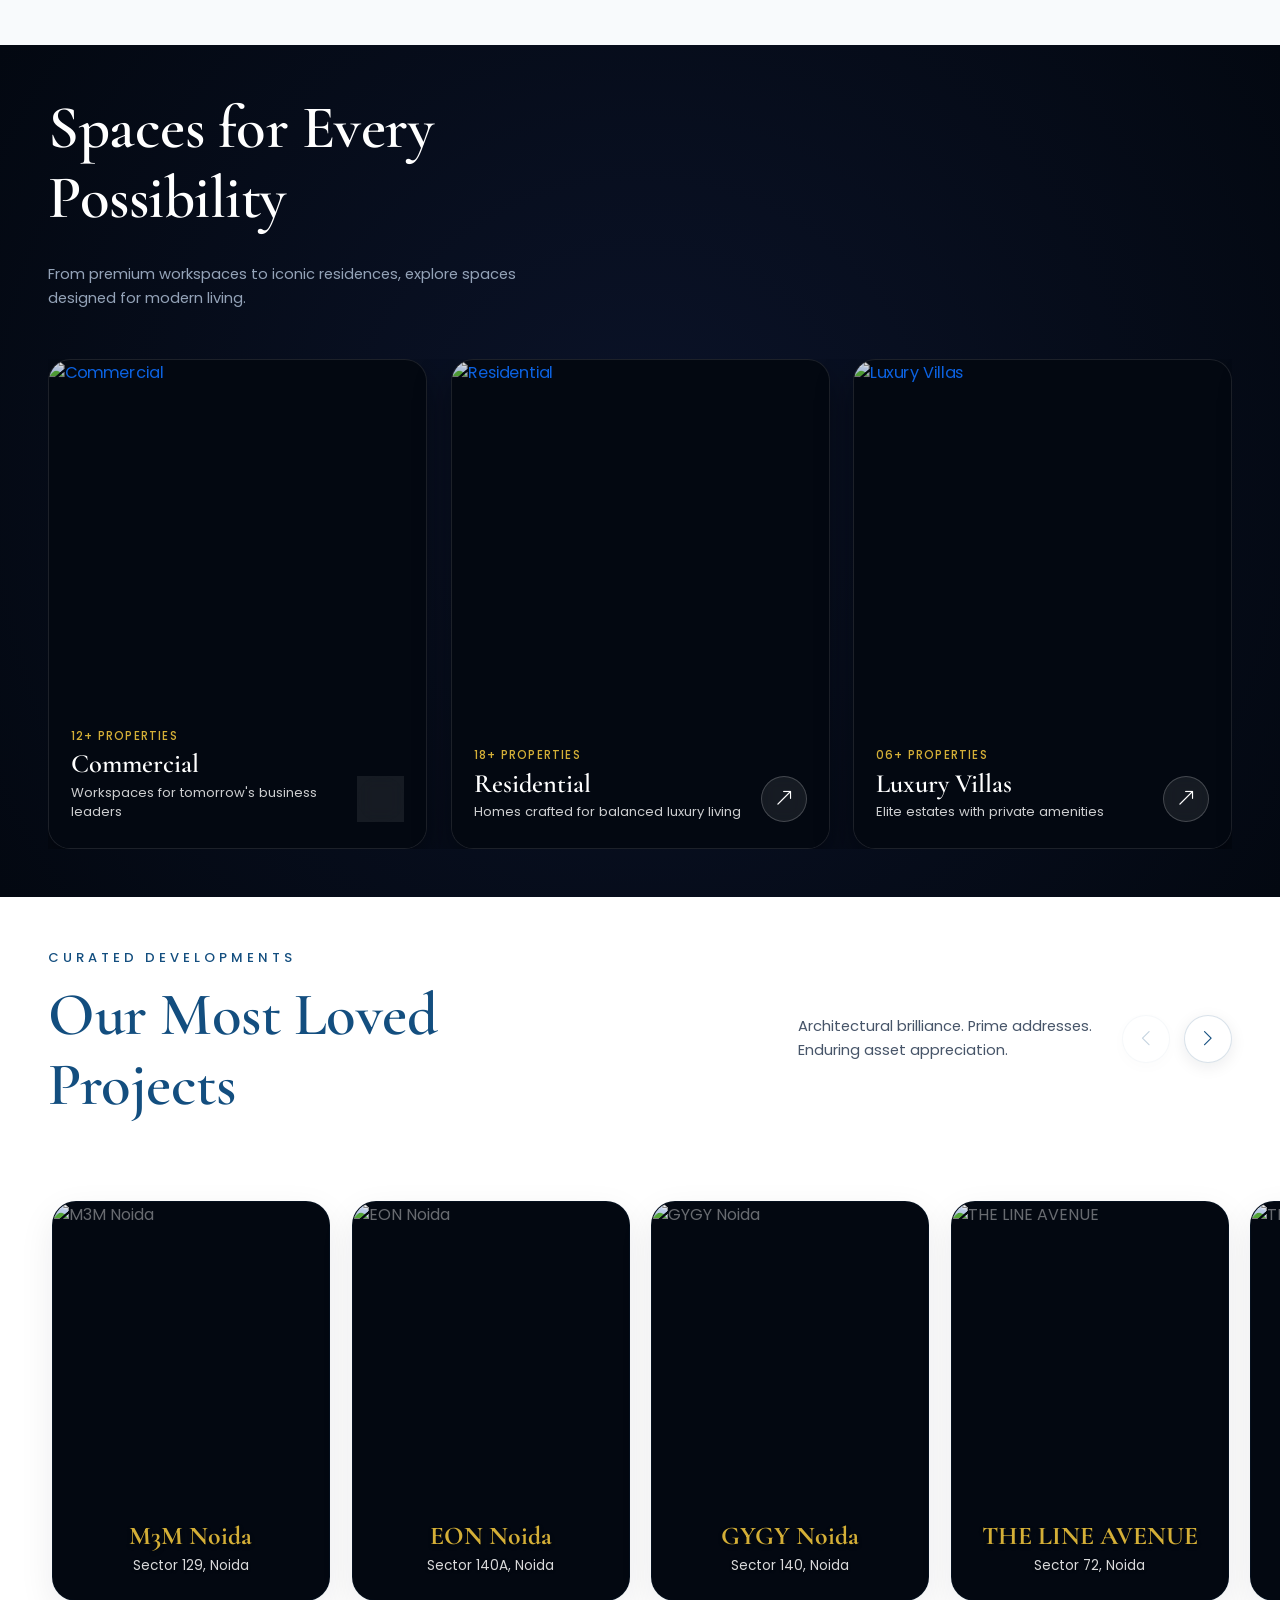
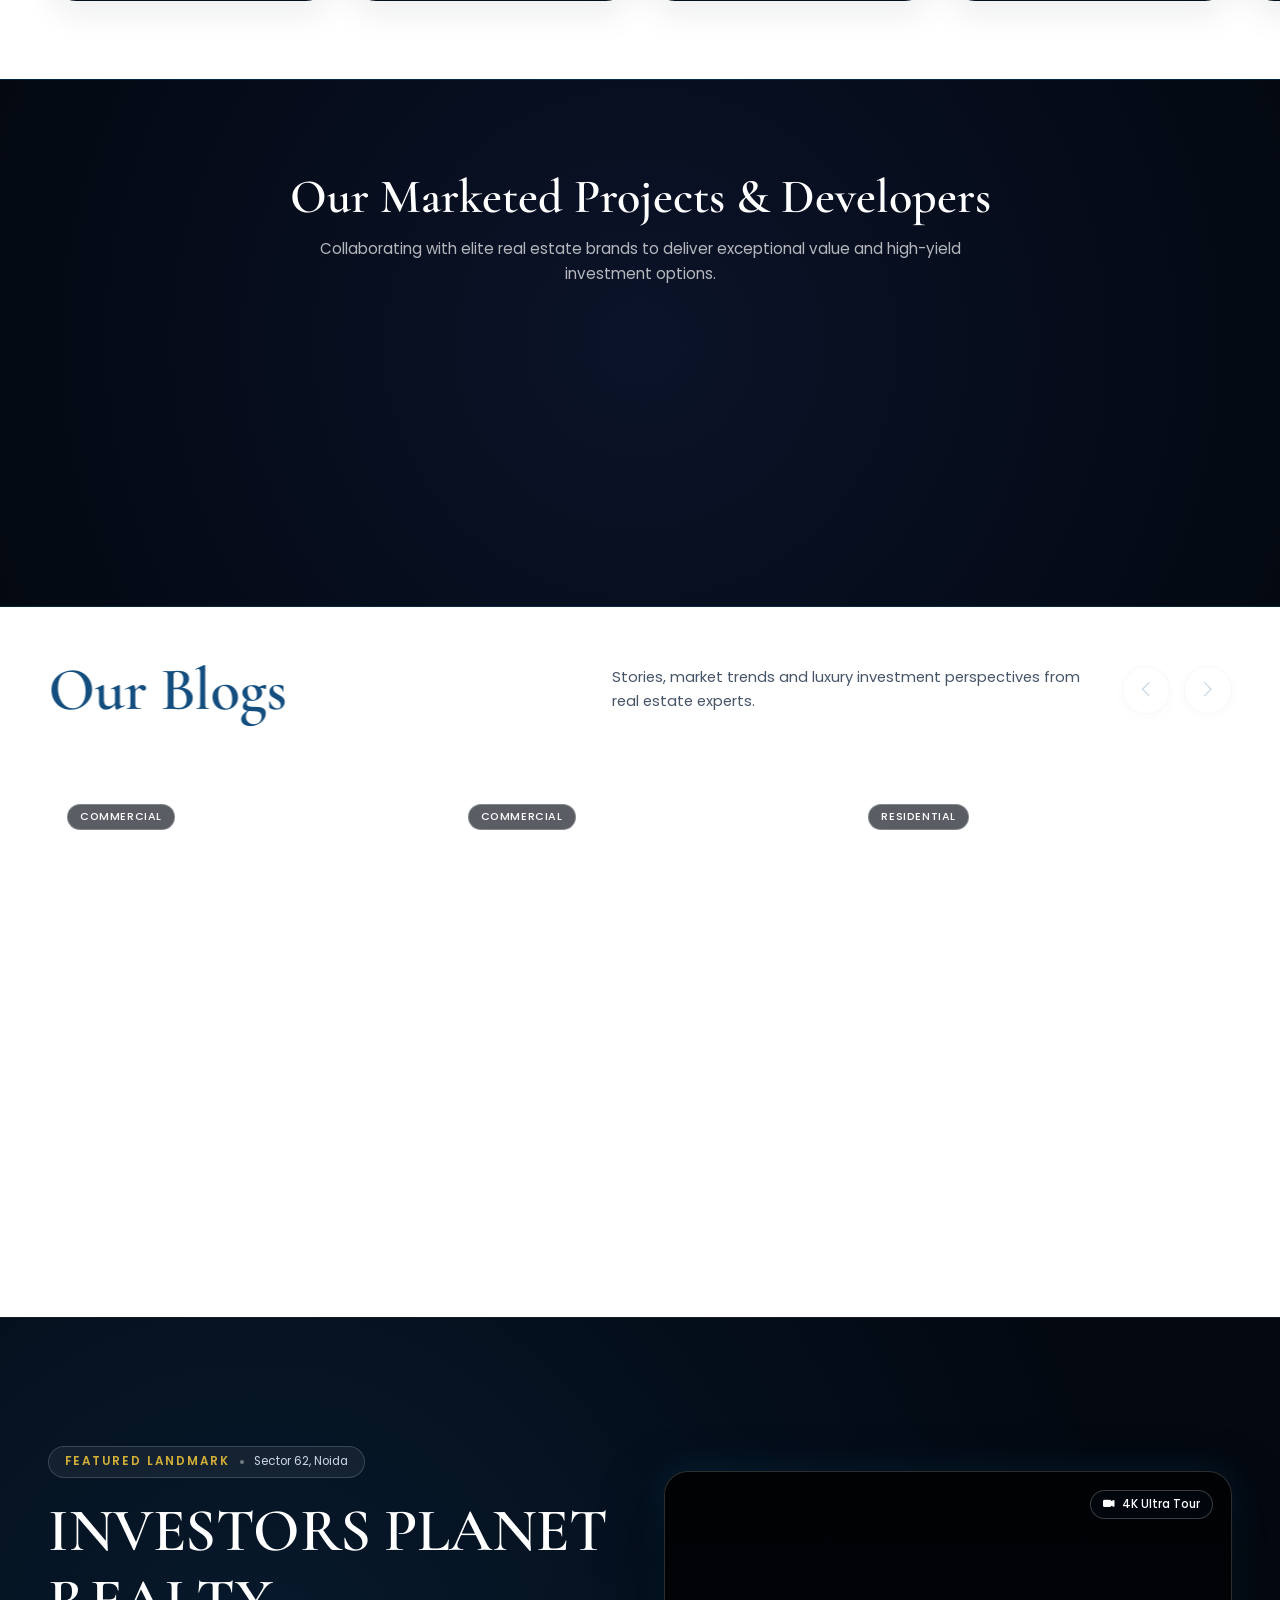
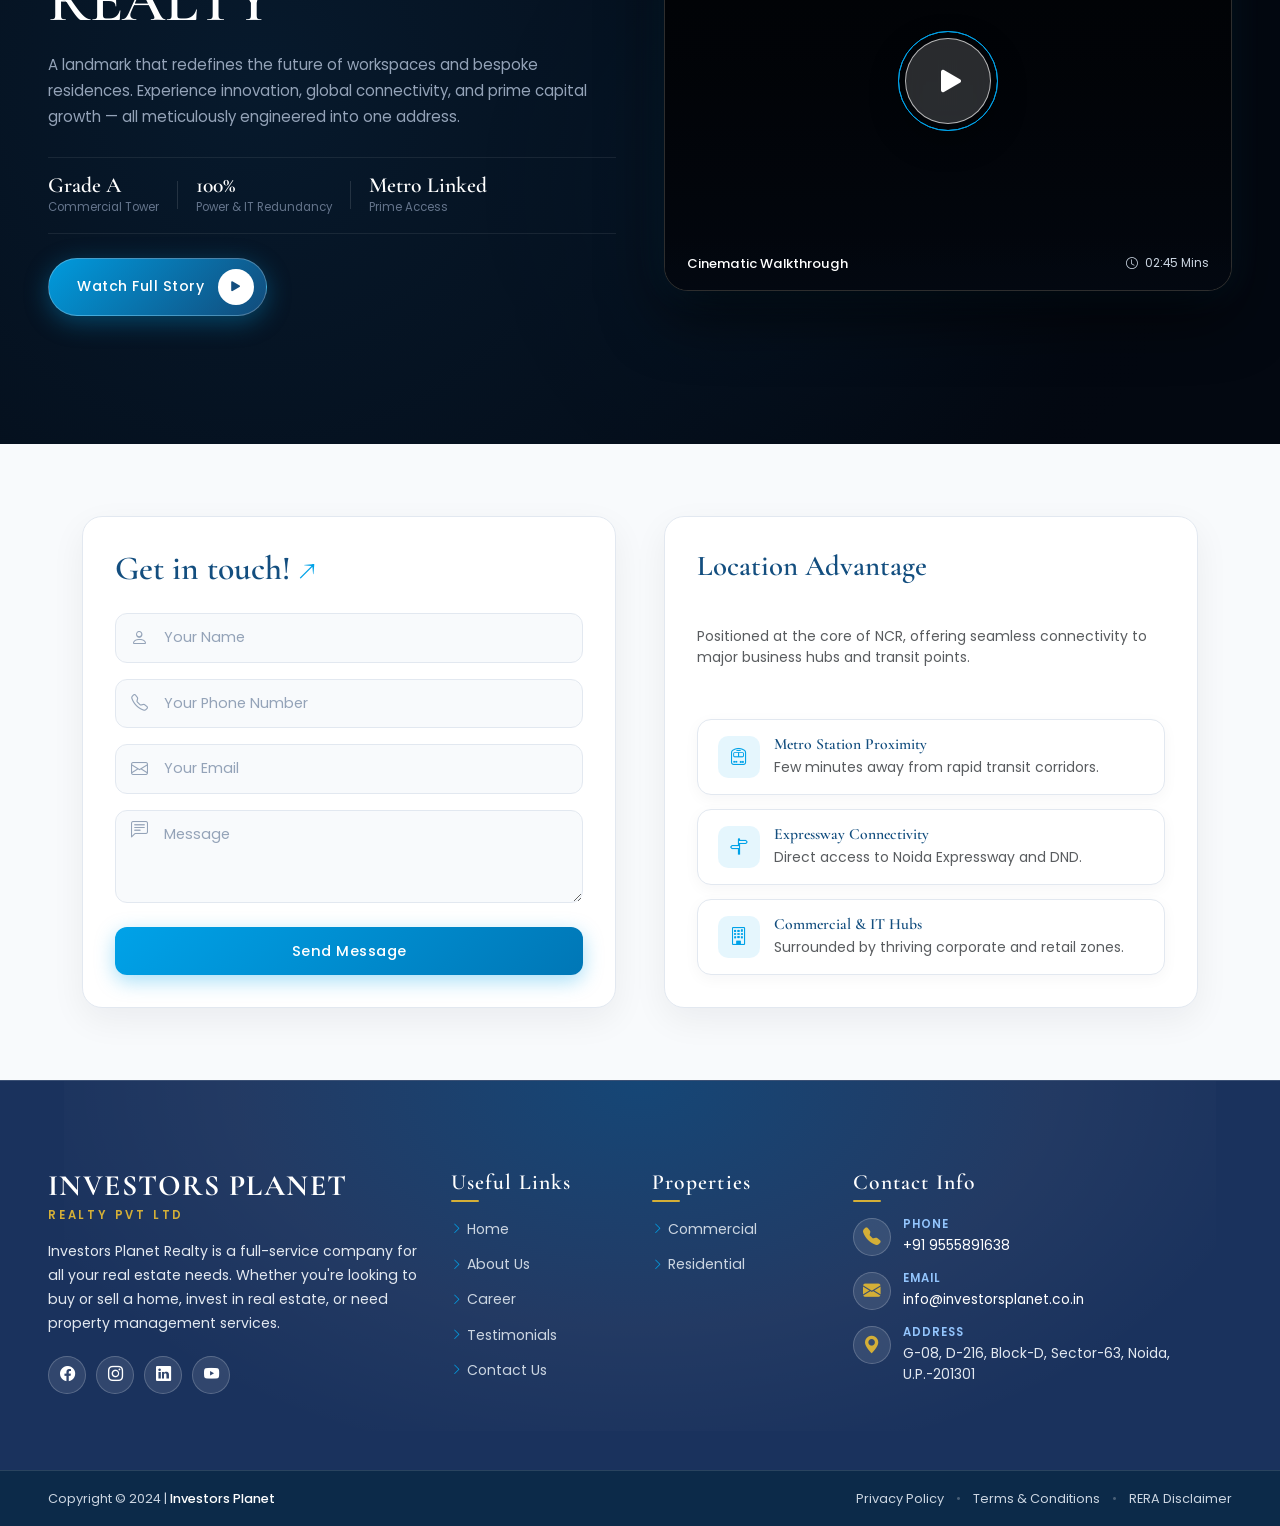
==== commit 13c93231: "commit" ====
--- a/index.html
+++ b/index.html
@@ -1384,17 +1384,7 @@
                                         class="bi bi-youtube"></i></a>
                             </div>
 
-                            <div class="footer-newsletter-wrap mt-2">
-                                <!-- <span class="newsletter-heading">Subscribe to Market Trends</span> -->
-                                <form class="footer-newsletter-form" onsubmit="event.preventDefault();">
-                                    <div class="newsletter-input-group mt-4">
-                                        <input type="email" placeholder="Enter your email address..." required>
-                                        <button type="submit" aria-label="Subscribe">
-                                            <i class="bi bi-send-fill"></i>
-                                        </button>
-                                    </div>
-                                </form>
-                            </div>
+                      
                         </div>
                     </div>
 
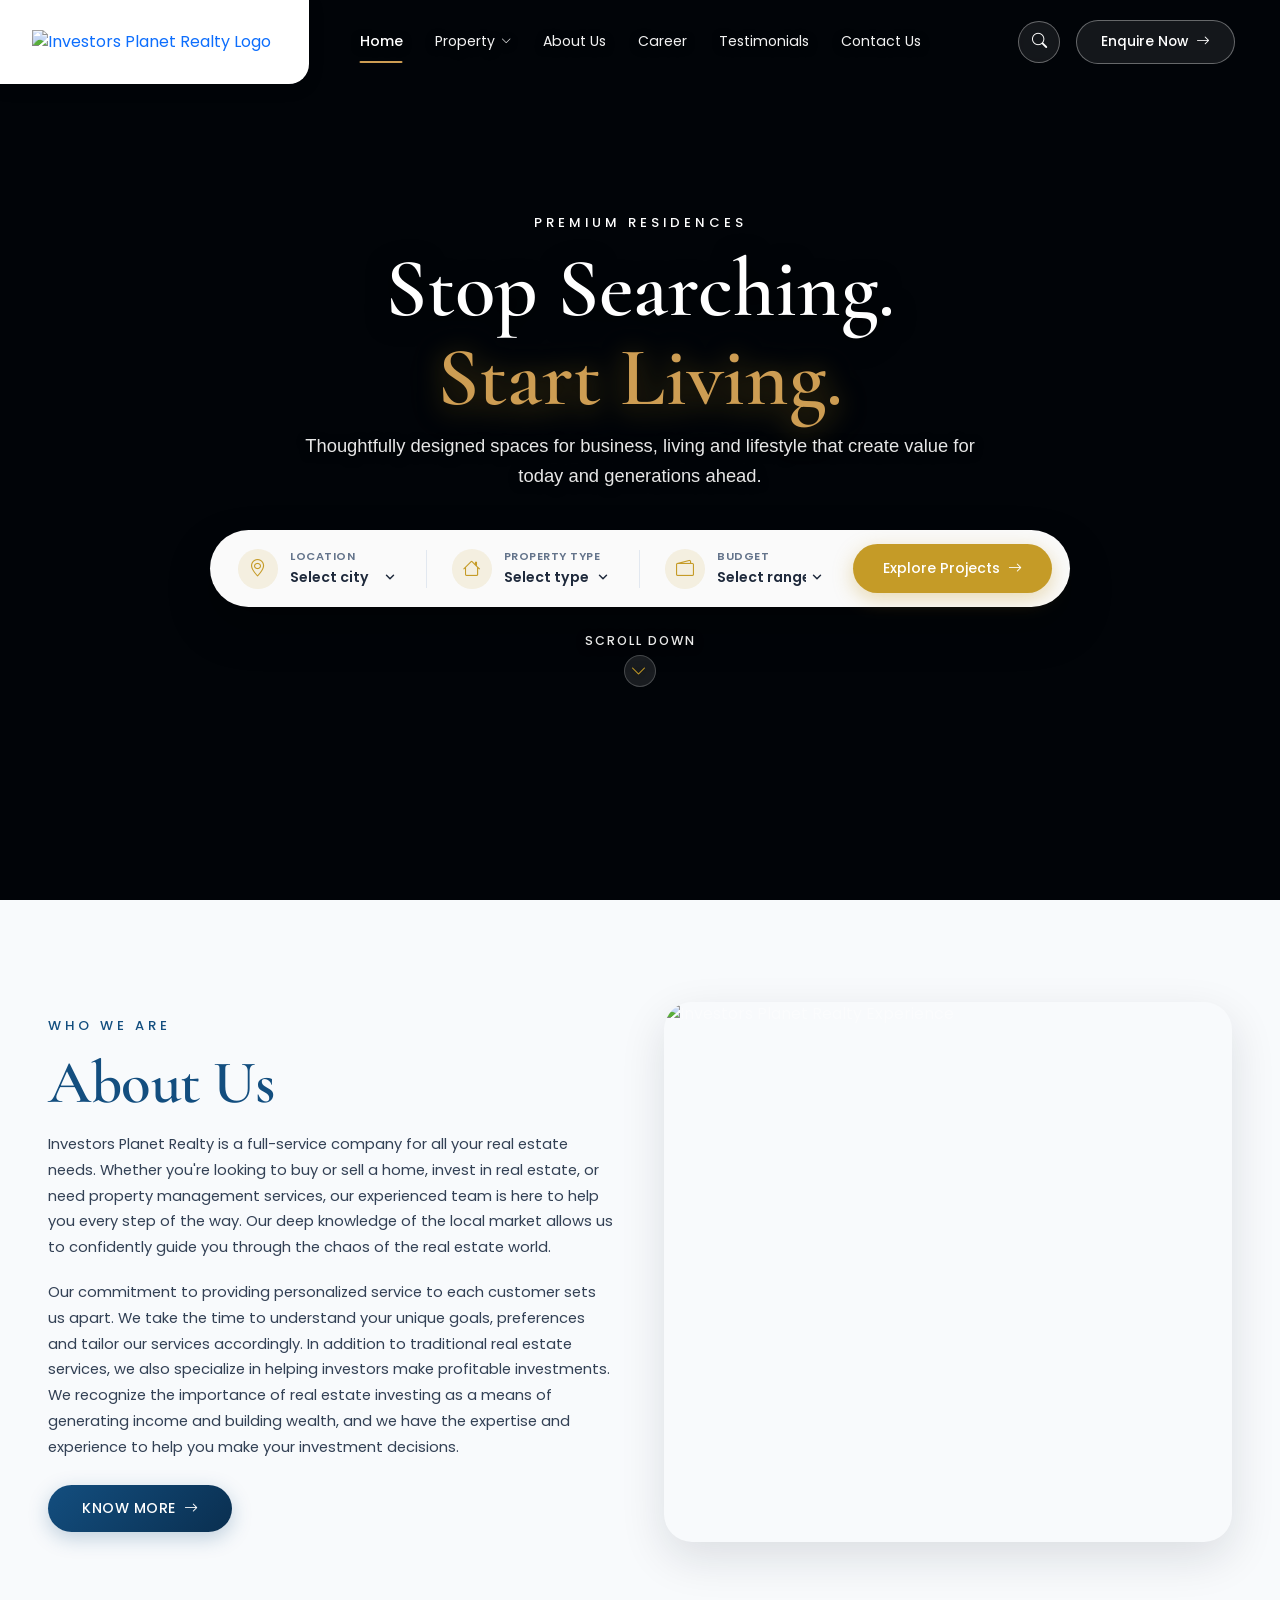
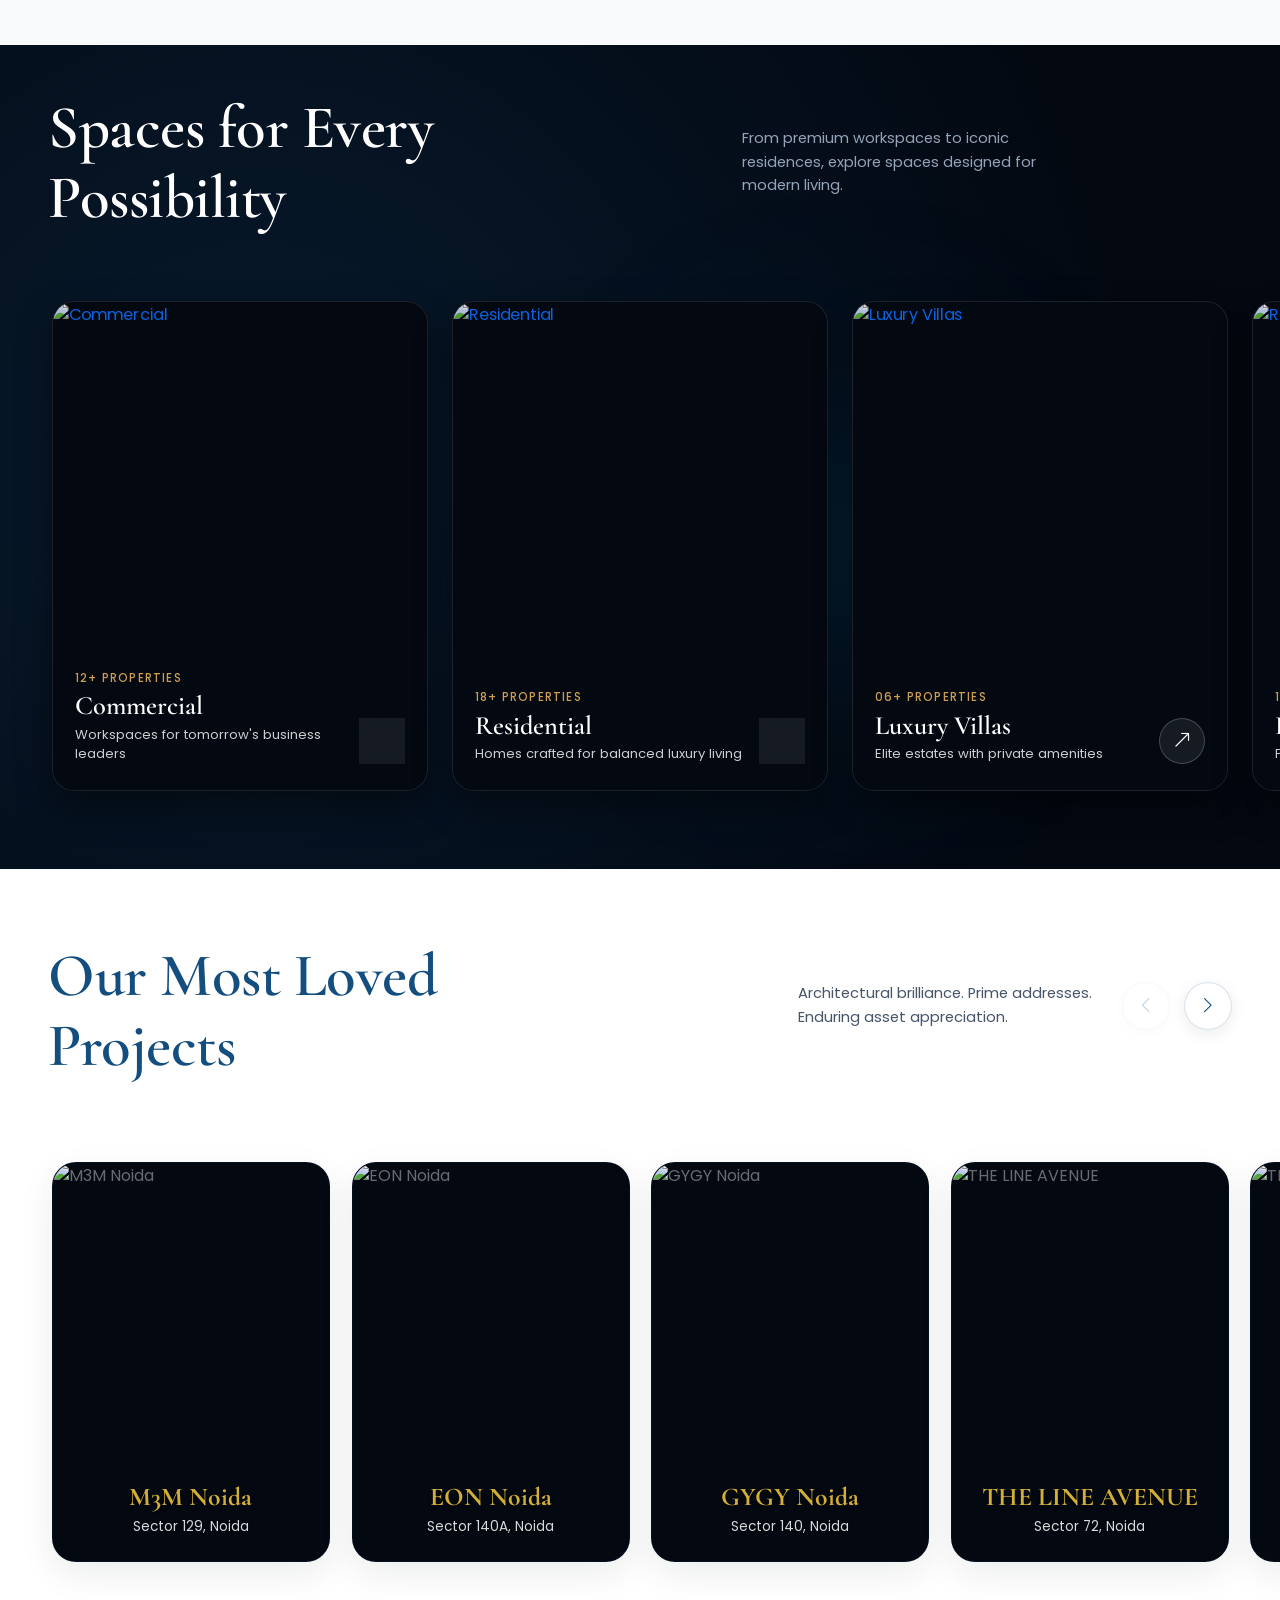
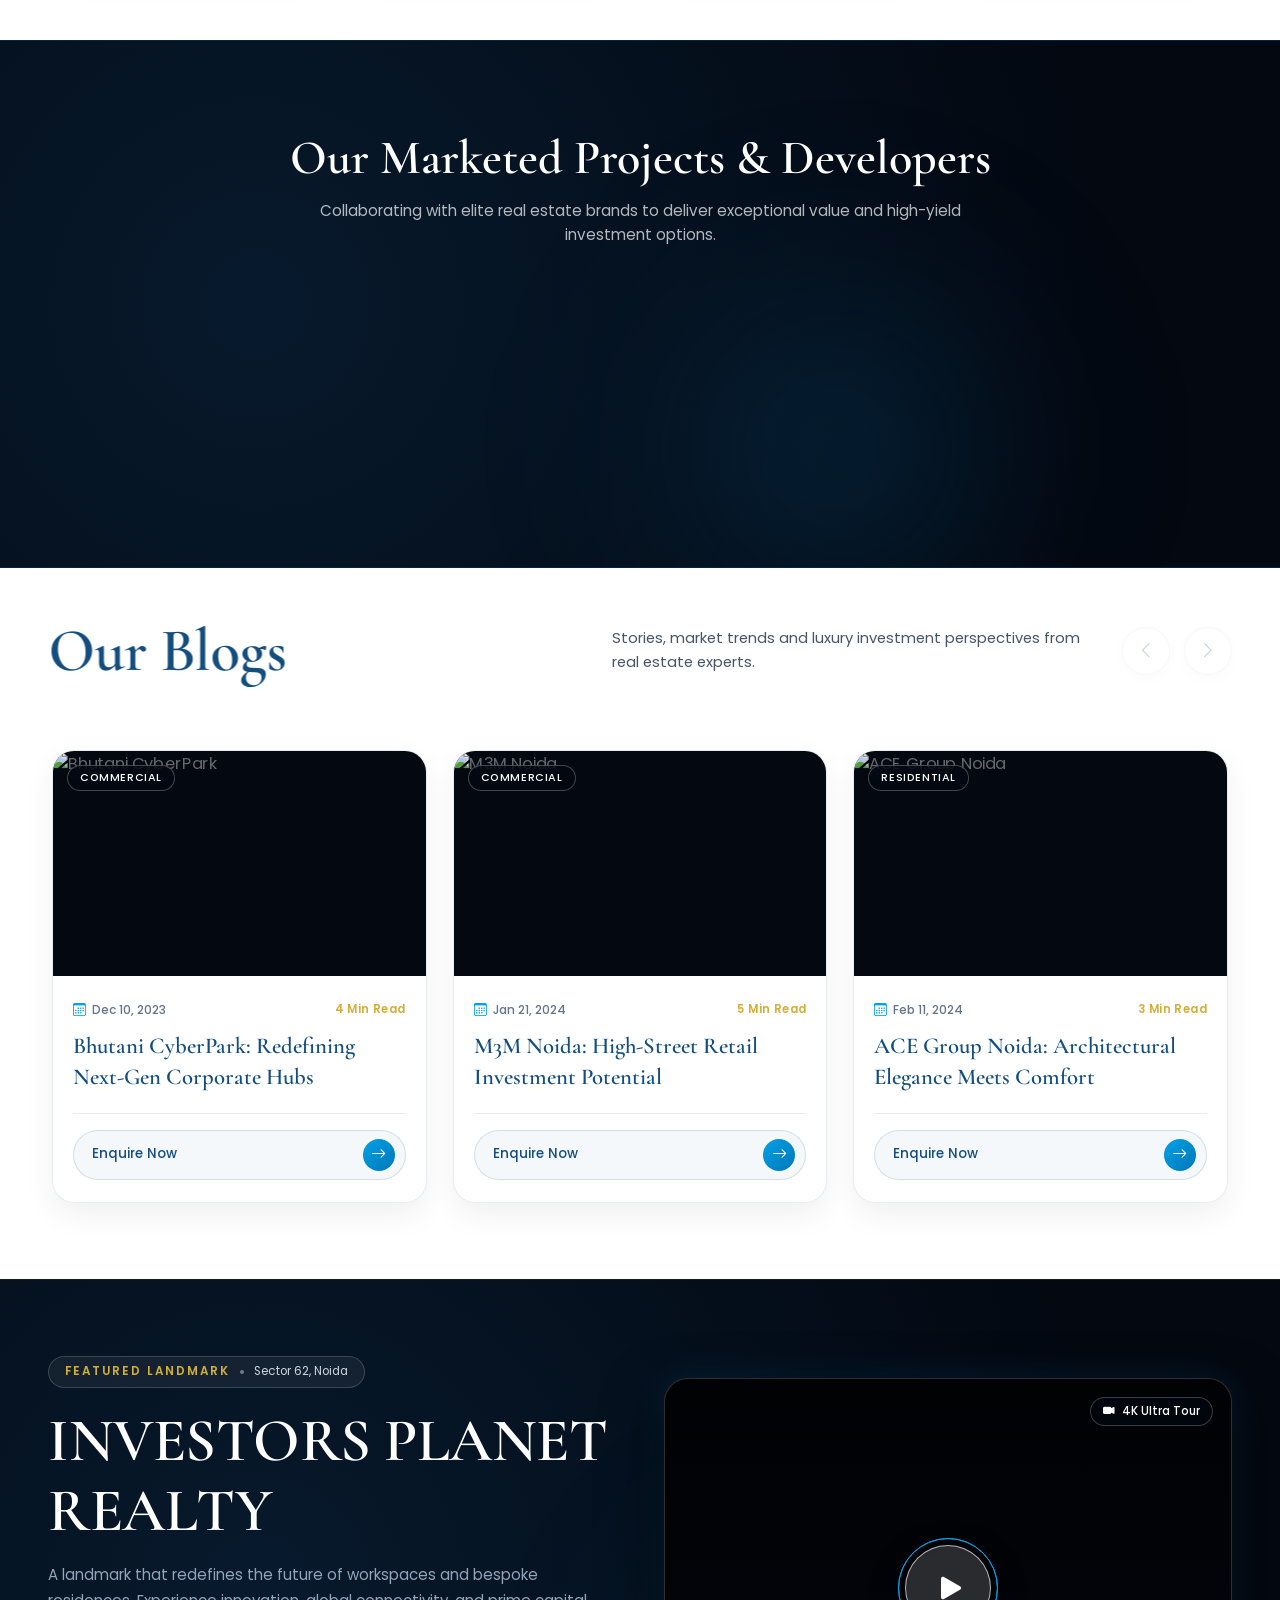
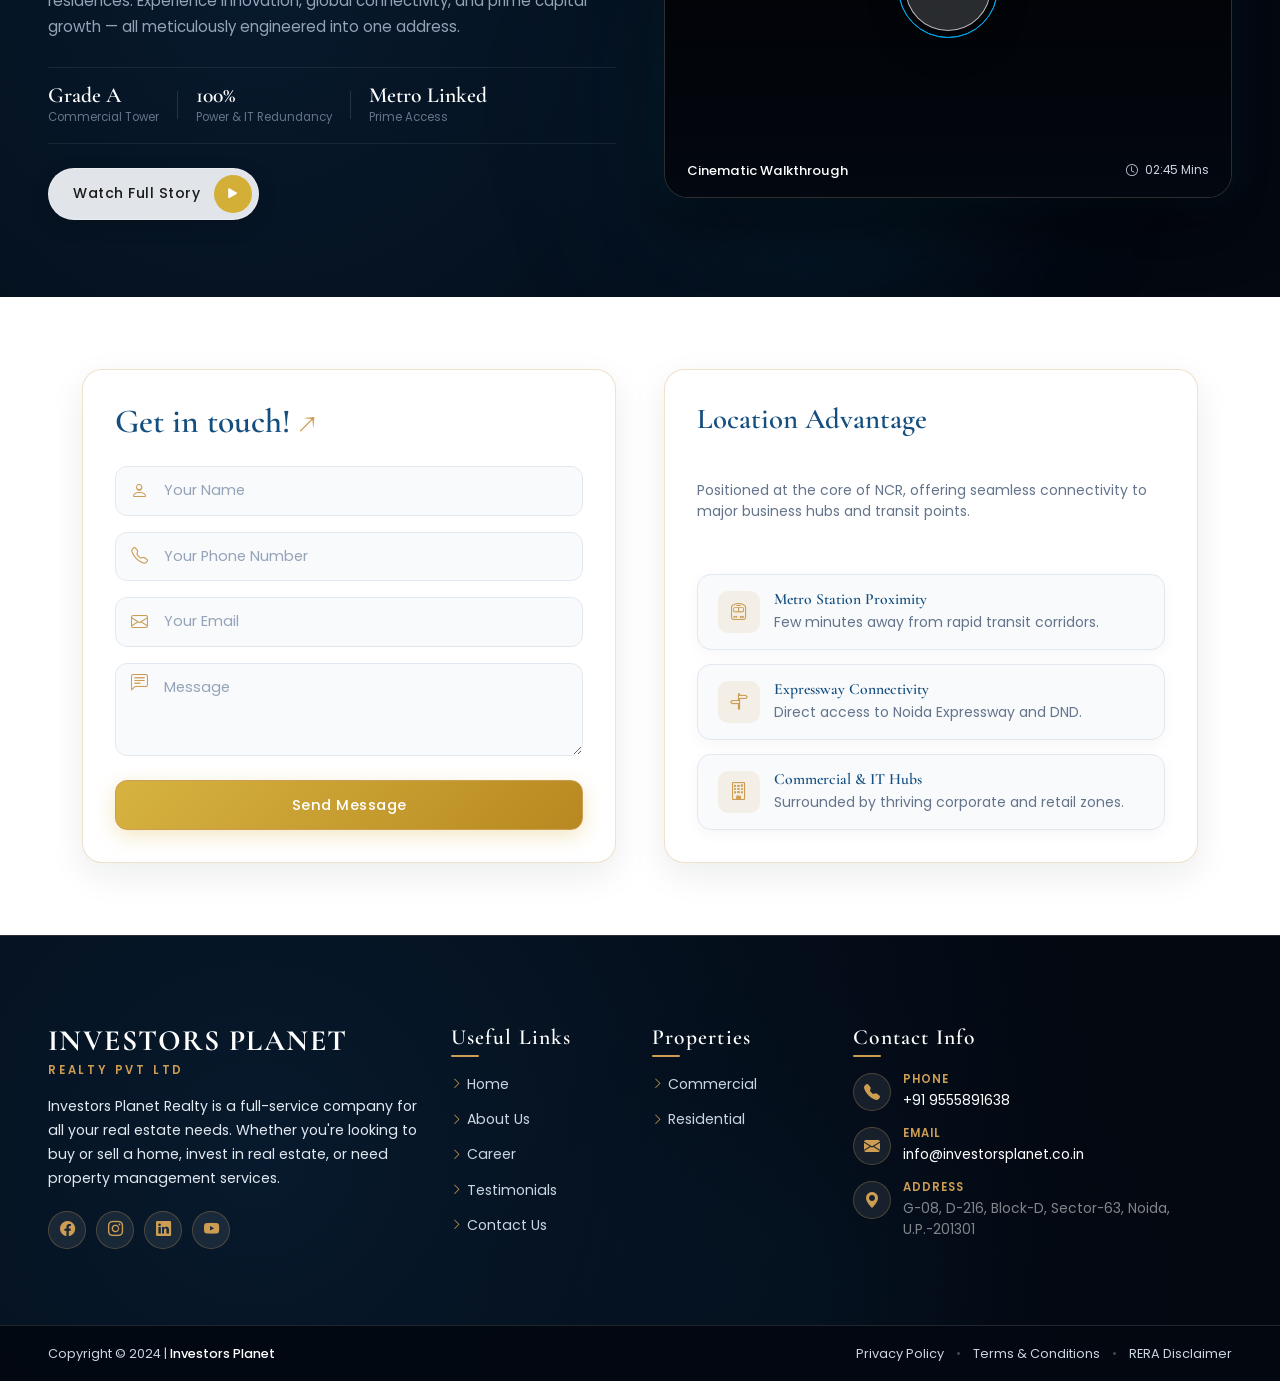
==== commit aa25fdd6: "commit" ====
--- a/index.html
+++ b/index.html
@@ -26,7 +26,7 @@
 
 <body>
     <!-- Preloader -->
-     <div id="preloader">
+    <div id="preloader">
         <div class="spinner-golden"></div>
     </div>
 
@@ -103,15 +103,16 @@
                     <div class="container-fluid h-100">
                         <div class="hero-content-wrapper">
                             <div class="hero-content justify-content-center">
-                                <span class="section-top-tag text-white animate__animated animate__fadeInUp">PREMIUM RESIDENCES</span>
+                                <span class="section-top-tag text-white animate__animated animate__fadeInUp">PREMIUM
+                                    RESIDENCES</span>
                                 <h1 class="hero-title animate__animated animate__fadeInUp">
-                                       Stop Searching.
+                                    Stop Searching.
 
                                     <span class="golden-line">Start Living.</span>
                                 </h1>
                                 <p class="hero-desc animate__animated animate__fadeInUp">
-                                     Thoughtfully designed spaces for business, living and lifestyle that create value
-                                    for today and generations ahead.    
+                                    Thoughtfully designed spaces for business, living and lifestyle that create value
+                                    for today and generations ahead.
                                 </p>
 
                                 <div class="mobile-marquee-container">
@@ -129,7 +130,7 @@
                                         <div class="marquee-item"><i class="bi bi-star"></i> Luxury Living</div>
                                     </div>
                                 </div>
-                                
+
                                 <div class="hero-search-filter-box animate__animated animate__fadeInUp">
                                     <div class="filter-item">
                                         <div class="filter-icon"><i class="bi bi-geo-alt"></i></div>
@@ -142,7 +143,7 @@
                                             </select>
                                         </div>
                                     </div>
-                                    
+
                                     <div class="filter-divider"></div>
 
                                     <div class="filter-item">
@@ -195,7 +196,8 @@
                     <div class="container-fluid h-100">
                         <div class="hero-content-wrapper">
                             <div class="hero-content justify-content-center">
-                                <span class="section-top-tag text-white animate__animated animate__fadeInUp">COMMERCIAL SPACES</span>
+                                <span class="section-top-tag text-white animate__animated animate__fadeInUp">COMMERCIAL
+                                    SPACES</span>
                                 <h1 class="hero-title animate__animated animate__fadeInUp">
                                     Future-Ready
                                     <span class="golden-line">For Your Business</span>
@@ -220,7 +222,7 @@
                                         <div class="marquee-item"><i class="bi bi-star"></i> High ROI</div>
                                     </div>
                                 </div>
-                                
+
                                 <div class="hero-search-filter-box animate__animated animate__fadeInUp">
                                     <div class="filter-item">
                                         <div class="filter-icon"><i class="bi bi-geo-alt"></i></div>
@@ -233,7 +235,7 @@
                                             </select>
                                         </div>
                                     </div>
-                                    
+
                                     <div class="filter-divider"></div>
 
                                     <div class="filter-item">
@@ -285,7 +287,8 @@
                     <div class="container-fluid h-100">
                         <div class="hero-content-wrapper">
                             <div class="hero-content justify-content-center">
-                                <span class="section-top-tag text-white animate__animated animate__fadeInUp">ICONIC MASTERPIECES</span>
+                                <span class="section-top-tag text-white animate__animated animate__fadeInUp">ICONIC
+                                    MASTERPIECES</span>
                                 <h1 class="hero-title animate__animated animate__fadeInUp">
                                     Crafting Icons
                                     <span class="golden-line">Redefining Luxury</span>
@@ -310,7 +313,7 @@
                                         <div class="marquee-item"><i class="bi bi-star"></i> Luxury Living</div>
                                     </div>
                                 </div>
-                                
+
                                 <div class="hero-search-filter-box animate__animated animate__fadeInUp">
                                     <div class="filter-item">
                                         <div class="filter-icon"><i class="bi bi-geo-alt"></i></div>
@@ -323,7 +326,7 @@
                                             </select>
                                         </div>
                                     </div>
-                                    
+
                                     <div class="filter-divider"></div>
 
                                     <div class="filter-item">
@@ -386,7 +389,7 @@
                     </select>
                 </div>
             </div>
-            
+
             <div class="filter-divider"></div>
 
             <div class="filter-item">
@@ -425,7 +428,7 @@
     <!-- Hero Section End -->
 
 
- 
+
     <!-- 3. ABOUT US SECTION -->
     <section class="about-us-section" id="about">
         <div class="container-fluid px-3 px-md-4 px-lg-5">
@@ -489,534 +492,559 @@
     </section>
 
     <!-- 4. EXPLORE BY CATEGORY SECTION -->
-    <section class="project-categories-section py-5 theme-dark" id="exploreCategories">
-        <div class="container-fluid px-lg-5 px-3">
-
-            <div class="project-cat-header-wrap mb-5">
-                <div class="project-cat-title-block scroll-reveal" data-animation="animate__fadeInLeft">
-                    <h2 class="section-unified-heading text-white mb-0">Spaces for Every Possibility</h2>
-                </div>
-
-                <div class="project-cat-controls-block scroll-reveal" data-animation="animate__fadeInRight">
-                    <p class="project-cat-tagline">
-                        From premium workspaces to iconic residences, explore spaces designed for modern living.
-                    </p>
-
-                    <div class="project-slider-arrows">
-                        <button class="project-nav-trigger project-prev-btn" type="button" aria-label="Previous">
-                            <span class="arrow-orbit-ring"></span>
-                            <span class="arrow-icon-wrap">
-                                <i class="bi bi-chevron-left"></i>
+<section class="space-showcase-section py-5 theme-dark" id="exploreCategories">
+    <div class="space-ambient-aura"></div>
+    <div class="space-bg-overlay"></div>
+    <div class="container-fluid px-lg-5 px-3 space-content-wrap">
+
+        <div class="space-cat-header-wrap mb-5">
+            <div class="space-cat-title-block scroll-reveal" data-animation="animate__fadeInLeft">
+                <h2 class="section-unified-heading text-white mb-0">Spaces for Every Possibility</h2>
+            </div>
+
+            <div class="space-cat-controls-block scroll-reveal" data-animation="animate__fadeInRight">
+                <p class="space-cat-tagline">
+                    From premium workspaces to iconic residences, explore spaces designed for modern living.
+                </p>
+
+                <div class="space-slider-arrows">
+                    <button class="space-nav-trigger space-prev-btn" type="button" aria-label="Previous">
+                        <span class="space-arrow-orbit-ring"></span>
+                        <span class="space-arrow-icon-wrap">
+                            <i class="bi bi-chevron-left"></i>
+                        </span>
+                    </button>
+                    <button class="space-nav-trigger space-next-btn" type="button" aria-label="Next">
+                        <span class="space-arrow-orbit-ring"></span>
+                        <span class="space-arrow-icon-wrap">
+                            <i class="bi bi-chevron-right"></i>
+                        </span>
+                    </button>
+                </div>
+            </div>
+        </div>
+
+        <div class="swiper spaceCategorySlider">
+            <div class="swiper-wrapper">
+
+                <div class="swiper-slide">
+                    <a href="Commercial.html" class="space-showcase-tile scroll-reveal" data-animation="animate__fadeInUp">
+                        <div class="space-tile-media">
+                            <img src="https://i.pinimg.com/736x/68/a8/88/68a88817c9050d8937019f63d39efa8c.jpg" alt="Commercial" class="space-tile-visual">
+                            <div class="space-tile-backdrop"></div>
+                            <div class="space-tile-blur-overlay"></div>
+                        </div>
+
+                        <div class="space-center-plus">
+                            <span class="space-pulse-wave"></span>
+                            <span class="space-pulse-wave delay"></span>
+                            <i class="bi bi-plus-lg"></i>
+                        </div>
+
+                        <div class="space-tile-bottom-bar">
+                            <div class="space-bar-left">
+                                <span class="space-count-tag">12+ Properties</span>
+                                <h3 class="space-bar-title">Commercial</h3>
+                                <p class="space-bar-sub">Workspaces for tomorrow's business leaders</p>
+                            </div>
+                            <span class="space-bar-arrow">
+                                <span class="space-bar-arrow-aura"></span>
+                                <i class="bi bi-arrow-up-right main-arrow"></i>
+                                <i class="bi bi-arrow-up-right clone-arrow"></i>
                             </span>
-                        </button>
-                        <button class="project-nav-trigger project-next-btn" type="button" aria-label="Next">
-                            <span class="arrow-orbit-ring"></span>
-                            <span class="arrow-icon-wrap">
-                                <i class="bi bi-chevron-right"></i>
+                        </div>
+                    </a>
+                </div>
+
+                <div class="swiper-slide">
+                    <a href="residental.html" class="space-showcase-tile scroll-reveal" data-animation="animate__fadeInUp">
+                        <div class="space-tile-media">
+                            <img src="https://i.pinimg.com/1200x/0e/28/10/0e281031130ed455cd875e7eabe86943.jpg" alt="Residential" class="space-tile-visual">
+                            <div class="space-tile-backdrop"></div>
+                            <div class="space-tile-blur-overlay"></div>
+                        </div>
+
+                        <div class="space-center-plus">
+                            <span class="space-pulse-wave"></span>
+                            <span class="space-pulse-wave delay"></span>
+                            <i class="bi bi-plus-lg"></i>
+                        </div>
+
+                        <div class="space-tile-bottom-bar">
+                            <div class="space-bar-left">
+                                <span class="space-count-tag">18+ Properties</span>
+                                <h3 class="space-bar-title">Residential</h3>
+                                <p class="space-bar-sub">Homes crafted for balanced luxury living</p>
+                            </div>
+                            <span class="space-bar-arrow">
+                                <span class="space-bar-arrow-aura"></span>
+                                <i class="bi bi-arrow-up-right main-arrow"></i>
+                                <i class="bi bi-arrow-up-right clone-arrow"></i>
                             </span>
-                        </button>
-                    </div>
-                </div>
-            </div>
-
-            <div class="swiper projectCategorySlider">
-                <div class="swiper-wrapper">
-
-                    <div class="swiper-slide">
-                        <a href="Commercial.html" class="project-showcase-tile scroll-reveal"
-                            data-animation="animate__fadeInUp">
-                            <div class="project-tile-media">
-                                <img src="https://i.pinimg.com/736x/68/a8/88/68a88817c9050d8937019f63d39efa8c.jpg"
-                                    alt="Commercial" class="project-tile-visual">
-                                <div class="project-tile-backdrop"></div>
-                                <div class="project-tile-blur-overlay"></div>
-                            </div>
-
-                            <div class="project-center-plus">
-                                <span class="project-pulse-wave"></span>
-                                <span class="project-pulse-wave delay"></span>
-                                <i class="bi bi-plus-lg"></i>
-                            </div>
-
-                            <div class="project-tile-bottom-bar">
-                                <div class="project-bar-left">
-                                    <span class="project-count-tag">12+ Properties</span>
-                                    <h3 class="project-bar-title">Commercial</h3>
-                                    <p class="project-bar-sub">Workspaces for tomorrow's business leaders</p>
-                                </div>
-                                <span class="project-bar-arrow">
-                                    <span class="bar-arrow-aura"></span>
-                                    <i class="bi bi-arrow-up-right main-arrow"></i>
-                                    <i class="bi bi-arrow-up-right clone-arrow"></i>
-                                </span>
-                            </div>
-                        </a>
-                    </div>
-
-                    <div class="swiper-slide">
-                        <a href="residental.html" class="project-showcase-tile scroll-reveal"
-                            data-animation="animate__fadeInUp">
-                            <div class="project-tile-media">
-                                <img src="https://i.pinimg.com/1200x/0e/28/10/0e281031130ed455cd875e7eabe86943.jpg"
-                                    alt="Residential" class="project-tile-visual">
-                                <div class="project-tile-backdrop"></div>
-                                <div class="project-tile-blur-overlay"></div>
-                            </div>
-
-                            <div class="project-center-plus">
-                                <span class="project-pulse-wave"></span>
-                                <span class="project-pulse-wave delay"></span>
-                                <i class="bi bi-plus-lg"></i>
-                            </div>
-
-                            <div class="project-tile-bottom-bar">
-                                <div class="project-bar-left">
-                                    <span class="project-count-tag">18+ Properties</span>
-                                    <h3 class="project-bar-title">Residential</h3>
-                                    <p class="project-bar-sub">Homes crafted for balanced luxury living</p>
-                                </div>
-                                <span class="project-bar-arrow">
-                                    <span class="bar-arrow-aura"></span>
-                                    <i class="bi bi-arrow-up-right main-arrow"></i>
-                                    <i class="bi bi-arrow-up-right clone-arrow"></i>
-                                </span>
-                            </div>
-                        </a>
-                    </div>
-
-                    <div class="swiper-slide">
-                        <a href="Commercial.html" class="project-showcase-tile scroll-reveal"
-                            data-animation="animate__fadeInUp">
-                            <div class="project-tile-media">
-                                <img src="https://i.pinimg.com/736x/b8/08/d7/b808d746e11e2a88268e295a4e2df7ee.jpg"
-                                    alt="Luxury Villas" class="project-tile-visual">
-                                <div class="project-tile-backdrop"></div>
-                                <div class="project-tile-blur-overlay"></div>
-                            </div>
-
-                            <div class="project-center-plus">
-                                <span class="project-pulse-wave"></span>
-                                <span class="project-pulse-wave delay"></span>
-                                <i class="bi bi-plus-lg"></i>
-                            </div>
-
-                            <div class="project-tile-bottom-bar">
-                                <div class="project-bar-left">
-                                    <span class="project-count-tag">06+ Properties</span>
-                                    <h3 class="project-bar-title">Luxury Villas</h3>
-                                    <p class="project-bar-sub">Elite estates with private amenities</p>
-                                </div>
-                                <span class="project-bar-arrow">
-                                    <span class="bar-arrow-aura"></span>
-                                    <i class="bi bi-arrow-up-right main-arrow"></i>
-                                    <i class="bi bi-arrow-up-right clone-arrow"></i>
-                                </span>
-                            </div>
-                        </a>
-                    </div>
-
-                    <div class="swiper-slide">
-                        <a href="Commercial.html" class="project-showcase-tile scroll-reveal"
-                            data-animation="animate__fadeInUp">
-                            <div class="project-tile-media">
-                                <img src="https://i.pinimg.com/736x/2e/1c/e1/2e1ce1e18475a00035cc2ab0f9a0c046.jpg"
-                                    alt="Retail & Studio" class="project-tile-visual">
-                                <div class="project-tile-backdrop"></div>
-                                <div class="project-tile-blur-overlay"></div>
-                            </div>
-
-                            <div class="project-center-plus">
-                                <span class="project-pulse-wave"></span>
-                                <span class="project-pulse-wave delay"></span>
-                                <i class="bi bi-plus-lg"></i>
-                            </div>
-
-                            <div class="project-tile-bottom-bar">
-                                <div class="project-bar-left">
-                                    <span class="project-count-tag">10+ Properties</span>
-                                    <h3 class="project-bar-title">Retail & Studio</h3>
-                                    <p class="project-bar-sub">Prime high-footfall business venues</p>
-                                </div>
-                                <span class="project-bar-arrow">
-                                    <span class="bar-arrow-aura"></span>
-                                    <i class="bi bi-arrow-up-right main-arrow"></i>
-                                    <i class="bi bi-arrow-up-right clone-arrow"></i>
-                                </span>
-                            </div>
-                        </a>
-                    </div>
-
-                </div>
-            </div>
-
-        </div>
-    </section>
+                        </div>
+                    </a>
+                </div>
+
+                <div class="swiper-slide">
+                    <a href="Commercial.html" class="space-showcase-tile scroll-reveal" data-animation="animate__fadeInUp">
+                        <div class="space-tile-media">
+                            <img src="https://i.pinimg.com/736x/b8/08/d7/b808d746e11e2a88268e295a4e2df7ee.jpg" alt="Luxury Villas" class="space-tile-visual">
+                            <div class="space-tile-backdrop"></div>
+                            <div class="space-tile-blur-overlay"></div>
+                        </div>
+
+                        <div class="space-center-plus">
+                            <span class="space-pulse-wave"></span>
+                            <span class="space-pulse-wave delay"></span>
+                            <i class="bi bi-plus-lg"></i>
+                        </div>
+
+                        <div class="space-tile-bottom-bar">
+                            <div class="space-bar-left">
+                                <span class="space-count-tag">06+ Properties</span>
+                                <h3 class="space-bar-title">Luxury Villas</h3>
+                                <p class="space-bar-sub">Elite estates with private amenities</p>
+                            </div>
+                            <span class="space-bar-arrow">
+                                <span class="space-bar-arrow-aura"></span>
+                                <i class="bi bi-arrow-up-right main-arrow"></i>
+                                <i class="bi bi-arrow-up-right clone-arrow"></i>
+                            </span>
+                        </div>
+                    </a>
+                </div>
+
+                <div class="swiper-slide">
+                    <a href="Commercial.html" class="space-showcase-tile scroll-reveal" data-animation="animate__fadeInUp">
+                        <div class="space-tile-media">
+                            <img src="https://i.pinimg.com/736x/2e/1c/e1/2e1ce1e18475a00035cc2ab0f9a0c046.jpg" alt="Retail & Studio" class="space-tile-visual">
+                            <div class="space-tile-backdrop"></div>
+                            <div class="space-tile-blur-overlay"></div>
+                        </div>
+
+                        <div class="space-center-plus">
+                            <span class="space-pulse-wave"></span>
+                            <span class="space-pulse-wave delay"></span>
+                            <i class="bi bi-plus-lg"></i>
+                        </div>
+
+                        <div class="space-tile-bottom-bar">
+                            <div class="space-bar-left">
+                                <span class="space-count-tag">10+ Properties</span>
+                                <h3 class="space-bar-title">Retail & Studio</h3>
+                                <p class="space-bar-sub">Prime high-footfall business venues</p>
+                            </div>
+                            <span class="space-bar-arrow">
+                                <span class="space-bar-arrow-aura"></span>
+                                <i class="bi bi-arrow-up-right main-arrow"></i>
+                                <i class="bi bi-arrow-up-right clone-arrow"></i>
+                            </span>
+                        </div>
+                    </a>
+                </div>
+
+            </div>
+        </div>
+
+    </div>
+</section>
 
     <!-- 6. FEATURED DEVELOPMENTS SECTION -->
-    <section class="dev-showcase-section py-5" id="mostSellingProjects">
-        <div class="container-fluid px-lg-5 px-3">
-
-            <div class="dev-showcase-header mb-5">
-                <div class="dev-showcase-title-block scroll-reveal" data-animation="animate__fadeInLeft">
-                    <span class="section-top-tag">CURATED DEVELOPMENTS</span>
-                    <h2 class="section-unified-heading">Our Most Loved Projects</h2>
-                </div>
-
-                <div class="dev-showcase-controls-block scroll-reveal" data-animation="animate__fadeInRight">
-                    <p class="dev-showcase-summary">
-                        Architectural brilliance. Prime addresses.<br class="d-none d-md-block"> Enduring asset
-                        appreciation.
-                    </p>
-                    <div class="dev-showcase-arrows">
-                        <button class="dev-nav-trigger dev-prev-btn" type="button" aria-label="Previous">
-                            <span class="dev-orbit-ring"></span>
-                            <span class="dev-arrow-icon"><i class="bi bi-chevron-left"></i></span>
-                        </button>
-                        <button class="dev-nav-trigger dev-next-btn" type="button" aria-label="Next">
-                            <span class="dev-orbit-ring"></span>
-                            <span class="dev-arrow-icon"><i class="bi bi-chevron-right"></i></span>
-                        </button>
-                    </div>
-                </div>
-            </div>
-
-            <div class="swiper devShowcaseSwiper">
-                <div class="swiper-wrapper">
-
-                    <div class="swiper-slide">
-                        <div class="dev-luxury-card scroll-reveal" data-animation="animate__fadeInUp" tabindex="0">
-                            <div class="dev-card-media">
-                                <img src="https://i.pinimg.com/1200x/4e/ce/fe/4ecefea35339582fa8485c34554b320c.jpg"
-                                    alt="M3M Noida">
-                                <div class="dev-light-overlay"></div>
-                            </div>
-                            <div class="dev-default-bottom">
-                                <h4 class="default-prop-title">M3M Noida</h4>
-                                <p class="default-prop-subtitle">Sector 129, Noida</p>
-                            </div>
-                            <div class="dev-hover-reveal-overlay">
-                                <span class="overlay-category-tag">Commercial Landmark</span>
-                                <h4 class="overlay-prop-title">M3M Noida</h4>
-                                <p class="overlay-prop-desc">M3M The Line offers a luxurious retail experience with a
-                                    unique design, high street footfall, and elite global business spaces.</p>
-                                <a href="propertydetils.html" class="glass-view-btn"><span>Learn More</span> <i
-                                        class="bi bi-arrow-right"></i></a>
-                            </div>
-                        </div>
-                    </div>
-
-                    <div class="swiper-slide">
-                        <div class="dev-luxury-card scroll-reveal" data-animation="animate__fadeInUp" tabindex="0">
-                            <div class="dev-card-media">
-                                <img src="https://i.pinimg.com/1200x/86/7d/1b/867d1b54a7c1937b8c69fe20ed99fad9.jpg"
-                                    alt="EON Noida">
-                                <div class="dev-light-overlay"></div>
-                            </div>
-                            <div class="dev-default-bottom">
-                                <h4 class="default-prop-title">EON Noida</h4>
-                                <p class="default-prop-subtitle">Sector 140A, Noida</p>
-                            </div>
-                            <div class="dev-hover-reveal-overlay">
-                                <span class="overlay-category-tag">Commercial Hub</span>
-                                <h4 class="overlay-prop-title">EON Noida</h4>
-                                <p class="overlay-prop-desc">The life we always aspired for, the life we have always
-                                    wanted to live is not just about luxury, but about unmatched convenience and
-                                    futuristic infrastructure.</p>
-                                <a href="propertydetils.html" class="glass-view-btn"><span>Learn More</span> <i
-                                        class="bi bi-arrow-right"></i></a>
-                            </div>
-                        </div>
-                    </div>
-
-                    <div class="swiper-slide">
-                        <div class="dev-luxury-card scroll-reveal" data-animation="animate__fadeInUp" tabindex="0">
-                            <div class="dev-card-media">
-                                <img src="https://i.pinimg.com/736x/db/94/c8/db94c8e947b43b519525313c989a748e.jpg"
-                                    alt="GYGY Noida">
-                                <div class="dev-light-overlay"></div>
-                            </div>
-                            <div class="dev-default-bottom">
-                                <h4 class="default-prop-title">GYGY Noida</h4>
-                                <p class="default-prop-subtitle">Sector 140, Noida</p>
-                            </div>
-                            <div class="dev-hover-reveal-overlay">
-                                <span class="overlay-category-tag">Corporate Space</span>
-                                <h4 class="overlay-prop-title">GYGY Noida</h4>
-                                <p class="overlay-prop-desc">Project Site : Plot Number - 02, Sector - 140, Noida Uttar
-                                    Pradesh - 201 305. Experience world-class corporate architecture and high returns.
-                                </p>
-                                <a href="propertydetils.html" class="glass-view-btn"><span>Learn More</span> <i
-                                        class="bi bi-arrow-right"></i></a>
-                            </div>
-                        </div>
-                    </div>
-
-                    <div class="swiper-slide">
-                        <div class="dev-luxury-card scroll-reveal" data-animation="animate__fadeInUp" tabindex="0">
-                            <div class="dev-card-media">
-                                <img src="https://i.pinimg.com/736x/e1/89/68/e18968163f599e794403387aab5ac4d5.jpg"
-                                    alt="THE LINE AVENUE">
-                                <div class="dev-light-overlay"></div>
-                            </div>
-                            <div class="dev-default-bottom">
-                                <h4 class="default-prop-title">THE LINE AVENUE</h4>
-                                <p class="default-prop-subtitle">Sector 72, Noida</p>
-                            </div>
-                            <div class="dev-hover-reveal-overlay">
-                                <span class="overlay-category-tag">Retail Avenue</span>
-                                <h4 class="overlay-prop-title">THE LINE AVENUE</h4>
-                                <p class="overlay-prop-desc">M3M The Line offers a luxurious retail experience with a
-                                    unique design, high street footfall, and elite global business spaces.</p>
-                                <a href="propertydetils.html" class="glass-view-btn"><span>Learn More</span> <i
-                                        class="bi bi-arrow-right"></i></a>
-                            </div>
-                        </div>
-                    </div>
-
-                    <div class="swiper-slide">
-                        <div class="dev-luxury-card scroll-reveal" data-animation="animate__fadeInUp" tabindex="0">
-                            <div class="dev-card-media">
-                                <img src="https://i.pinimg.com/1200x/3d/f7/21/3df721091316a5a87fbced615e7f8558.jpg"
-                                    alt="THE CULLIAN AVENUE">
-                                <div class="dev-light-overlay"></div>
-                            </div>
-                            <div class="dev-default-bottom">
-                                <h4 class="default-prop-title">THE CULLIAN AVENUE</h4>
-                                <p class="default-prop-subtitle">Sector 94, Noida</p>
-                            </div>
-                            <div class="dev-hover-reveal-overlay">
-                                <span class="overlay-category-tag">Ultra Luxury Living</span>
-                                <h4 class="overlay-prop-title">THE CULLIAN AVENUE</h4>
-                                <p class="overlay-prop-desc">Sector 94 emerges as a thriving and well-linked
-                                    neighbourhood in Noida, featuring bespoke sky residences and curated amenities.</p>
-                                <a href="propertydetils.html" class="glass-view-btn"><span>Learn More</span> <i
-                                        class="bi bi-arrow-right"></i></a>
-                            </div>
-                        </div>
-                    </div>
-
-                    <div class="swiper-slide">
-                        <div class="dev-luxury-card scroll-reveal" data-animation="animate__fadeInUp" tabindex="0">
-                            <div class="dev-card-media">
-                                <img src="https://images.pexels.com/photos/1036657/pexels-photo-1036657.jpeg?auto=compress&cs=tinysrgb&w=700"
-                                    alt="BHUTANI Grandthum">
-                                <div class="dev-light-overlay"></div>
-                            </div>
-                            <div class="dev-default-bottom">
-                                <h4 class="default-prop-title">BHUTANI Grandthum</h4>
-                                <p class="default-prop-subtitle">Greater Noida West</p>
-                            </div>
-                            <div class="dev-hover-reveal-overlay">
-                                <span class="overlay-category-tag">Commercial Hub</span>
-                                <h4 class="overlay-prop-title">BHUTANI Grandthum</h4>
-                                <p class="overlay-prop-desc">Bhutani Grandthum is a commercial property that is the
-                                    perfect commercial spot engineered for high-yielding retail spaces and modern
-                                    corporate setups.</p>
-                                <a href="propertydetils.html" class="glass-view-btn"><span>Learn More</span> <i
-                                        class="bi bi-arrow-right"></i></a>
-                            </div>
-                        </div>
-                    </div>
-
-                    <div class="swiper-slide">
-                        <div class="dev-luxury-card scroll-reveal" data-animation="animate__fadeInUp" tabindex="0">
-                            <div class="dev-card-media">
-                                <img src="https://images.pexels.com/photos/302769/pexels-photo-302769.jpeg?auto=compress&cs=tinysrgb&w=700"
-                                    alt="Godrej Majesty">
-                                <div class="dev-light-overlay"></div>
-                            </div>
-                            <div class="dev-default-bottom">
-                                <h4 class="default-prop-title">Godrej Majesty</h4>
-                                <p class="default-prop-subtitle">Greater Noida Sec 12</p>
-                            </div>
-                            <div class="dev-hover-reveal-overlay">
-                                <span class="overlay-category-tag">Serene Residences</span>
-                                <h4 class="overlay-prop-title">Godrej Majesty</h4>
-                                <p class="overlay-prop-desc">Godrej Majesty is basically a residential property spot in
-                                    Greater Noida Sec 12, offering green landscapes and grand clubhouse amenities.</p>
-                                <a href="propertydetils.html" class="glass-view-btn"><span>Learn More</span> <i
-                                        class="bi bi-arrow-right"></i></a>
-                            </div>
-                        </div>
-                    </div>
-
-                    <div class="swiper-slide">
-                        <div class="dev-luxury-card scroll-reveal" data-animation="animate__fadeInUp" tabindex="0">
-                            <div class="dev-card-media">
-                                <img src="https://images.pexels.com/photos/2079234/pexels-photo-2079234.jpeg?auto=compress&cs=tinysrgb&w=700"
-                                    alt="AU Sunflower Aditya World City">
-                                <div class="dev-light-overlay"></div>
-                            </div>
-                            <div class="dev-default-bottom">
-                                <h4 class="default-prop-title">AU Sunflower</h4>
-                                <p class="default-prop-subtitle">Ghaziabad</p>
-                            </div>
-                            <div class="dev-hover-reveal-overlay">
-                                <span class="overlay-category-tag">Smart Living</span>
-                                <h4 class="overlay-prop-title">AU Sunflower Aditya World City</h4>
-                                <p class="overlay-prop-desc">AU Sunflower Aditya World City is basically a residential
-                                    property spot in Ghaziabad with integrated smart infrastructure and fast
-                                    connectivity.</p>
-                                <a href="propertydetils.html" class="glass-view-btn"><span>Learn More</span> <i
-                                        class="bi bi-arrow-right"></i></a>
-                            </div>
-                        </div>
-                    </div>
-
-                    <div class="swiper-slide">
-                        <div class="dev-luxury-card scroll-reveal" data-animation="animate__fadeInUp" tabindex="0">
-                            <div class="dev-card-media">
-                                <img src="https://images.pexels.com/photos/323780/pexels-photo-323780.jpeg?auto=compress&cs=tinysrgb&w=700"
-                                    alt="EROS">
-                                <div class="dev-light-overlay"></div>
-                            </div>
-                            <div class="dev-default-bottom">
-                                <h4 class="default-prop-title">EROS</h4>
-                                <p class="default-prop-subtitle">Greater Noida Sec 2</p>
-                            </div>
-                            <div class="dev-hover-reveal-overlay">
-                                <span class="overlay-category-tag">Modern Living</span>
-                                <h4 class="overlay-prop-title">EROS</h4>
-                                <p class="overlay-prop-desc">Eros Sampoornam is basically a residential property spot in
-                                    Greater Noida Sec 2, meticulously crafted for modern families and wellness.</p>
-                                <a href="propertydetils.html" class="glass-view-btn"><span>Learn More</span> <i
-                                        class="bi bi-arrow-right"></i></a>
-                            </div>
-                        </div>
-                    </div>
-
-                    <div class="swiper-slide">
-                        <div class="dev-luxury-card scroll-reveal" data-animation="animate__fadeInUp" tabindex="0">
-                            <div class="dev-card-media">
-                                <img src="https://images.pexels.com/photos/439391/pexels-photo-439391.jpeg?auto=compress&cs=tinysrgb&w=700"
-                                    alt="Sobha">
-                                <div class="dev-light-overlay"></div>
-                            </div>
-                            <div class="dev-default-bottom">
-                                <h4 class="default-prop-title">Sobha</h4>
-                                <p class="default-prop-subtitle">Greater Noida Sec 1</p>
-                            </div>
-                            <div class="dev-hover-reveal-overlay">
-                                <span class="overlay-category-tag">Handcrafted Luxury</span>
-                                <h4 class="overlay-prop-title">Sobha</h4>
-                                <p class="overlay-prop-desc">Sobha is a perfect residential spot in Greater Noida Sec 1,
-                                    offering signature luxury development and unmatched craftsmanship.</p>
-                                <a href="propertydetils.html" class="glass-view-btn"><span>Learn More</span> <i
-                                        class="bi bi-arrow-right"></i></a>
-                            </div>
-                        </div>
-                    </div>
-
-                    <div class="swiper-slide">
-                        <div class="dev-luxury-card scroll-reveal" data-animation="animate__fadeInUp" tabindex="0">
-                            <div class="dev-card-media">
-                                <img src="https://images.pexels.com/photos/1396122/pexels-photo-1396122.jpeg?auto=compress&cs=tinysrgb&w=700"
-                                    alt="Anand Habitat Sahibabad">
-                                <div class="dev-light-overlay"></div>
-                            </div>
-                            <div class="dev-default-bottom">
-                                <h4 class="default-prop-title">Anand Habitat</h4>
-                                <p class="default-prop-subtitle">Sahibabad</p>
-                            </div>
-                            <div class="dev-hover-reveal-overlay">
-                                <span class="overlay-category-tag">Prime Commercial</span>
-                                <h4 class="overlay-prop-title">Anand Habitat Sahibabad</h4>
-                                <p class="overlay-prop-desc">Anand Habitat Sahibabad is a commercial property spot in
-                                    Sahibabad offering prominent retail spaces and dynamic business offices.</p>
-                                <a href="propertydetils.html" class="glass-view-btn"><span>Learn More</span> <i
-                                        class="bi bi-arrow-right"></i></a>
-                            </div>
-                        </div>
-                    </div>
-
-                </div>
-            </div>
-
-        </div>
-    </section>
+<section class="most-selling-projects-section py-5" id="mostSellingProjects">
+    <div class="container-fluid px-lg-5 px-3">
+        <div class="msp-showcase-header mb-5">
+            <div class="msp-title-block scroll-reveal" data-animation="animate__fadeInLeft">
+                <span class="msp-top-tag">CURATED DEVELOPMENTS</span>
+                <h2 class="section-unified-heading">Our Most Loved Projects</h2>
+            </div>
+            <div class="msp-controls-block scroll-reveal" data-animation="animate__fadeInRight">
+                <p class="msp-showcase-summary">
+                    Architectural brilliance. Prime addresses.<br class="d-none d-md-block"> Enduring asset appreciation.
+                </p>
+                <div class="msp-showcase-arrows">
+                    <button class="msp-nav-trigger msp-prev-btn" type="button" aria-label="Previous">
+                        <span class="msp-orbit-ring"></span>
+                        <span class="msp-arrow-icon"><i class="bi bi-chevron-left"></i></span>
+                    </button>
+                    <button class="msp-nav-trigger msp-next-btn" type="button" aria-label="Next">
+                        <span class="msp-orbit-ring"></span>
+                        <span class="msp-arrow-icon"><i class="bi bi-chevron-right"></i></span>
+                    </button>
+                </div>
+            </div>
+        </div>
+        <div class="swiper devShowcaseSwiper">
+            <div class="swiper-wrapper">
+                <div class="swiper-slide">
+                    <div class="msp-luxury-card scroll-reveal" data-animation="animate__fadeInUp" tabindex="0">
+                        <div class="msp-card-media">
+                            <img src="https://i.pinimg.com/1200x/4e/ce/fe/4ecefea35339582fa8485c34554b320c.jpg" alt="M3M Noida">
+                            <div class="msp-light-overlay"></div>
+                        </div>
+                        <div class="msp-default-bottom">
+                            <h4 class="msp-default-title">M3M Noida</h4>
+                            <p class="msp-default-subtitle">Sector 129, Noida</p>
+                        </div>
+                        <div class="msp-hover-reveal-overlay">
+                            <span class="msp-overlay-tag">Commercial Landmark</span>
+                            <h4 class="msp-overlay-title">M3M Noida</h4>
+                            <p class="msp-overlay-desc">M3M The Line offers a luxurious retail experience with a unique design, high street footfall, and elite global business spaces.</p>
+                            <a href="propertydetils.html" class="msp-glass-btn">
+                                <span>Learn More</span> 
+                                <div class="msp-btn-icon-wrap">
+                                    <div class="msp-icon-slider">
+                                        <i class="bi bi-arrow-up-right msp-icon-original"></i>
+                                        <i class="bi bi-arrow-up-right msp-icon-clone"></i>
+                                    </div>
+                                </div>
+                            </a>
+                        </div>
+                    </div>
+                </div>
+                <div class="swiper-slide">
+                    <div class="msp-luxury-card scroll-reveal" data-animation="animate__fadeInUp" tabindex="0">
+                        <div class="msp-card-media">
+                            <img src="https://i.pinimg.com/1200x/86/7d/1b/867d1b54a7c1937b8c69fe20ed99fad9.jpg" alt="EON Noida">
+                            <div class="msp-light-overlay"></div>
+                        </div>
+                        <div class="msp-default-bottom">
+                            <h4 class="msp-default-title">EON Noida</h4>
+                            <p class="msp-default-subtitle">Sector 140A, Noida</p>
+                        </div>
+                        <div class="msp-hover-reveal-overlay">
+                            <span class="msp-overlay-tag">Commercial Hub</span>
+                            <h4 class="msp-overlay-title">EON Noida</h4>
+                            <p class="msp-overlay-desc">The life we always aspired for, the life we have always wanted to live is not just about luxury, but about unmatched convenience and futuristic infrastructure.</p>
+                            <a href="propertydetils.html" class="msp-glass-btn">
+                                <span>Learn More</span> 
+                                <div class="msp-btn-icon-wrap">
+                                    <div class="msp-icon-slider">
+                                        <i class="bi bi-arrow-up-right msp-icon-original"></i>
+                                        <i class="bi bi-arrow-up-right msp-icon-clone"></i>
+                                    </div>
+                                </div>
+                            </a>
+                        </div>
+                    </div>
+                </div>
+                <div class="swiper-slide">
+                    <div class="msp-luxury-card scroll-reveal" data-animation="animate__fadeInUp" tabindex="0">
+                        <div class="msp-card-media">
+                            <img src="https://i.pinimg.com/736x/db/94/c8/db94c8e947b43b519525313c989a748e.jpg" alt="GYGY Noida">
+                            <div class="msp-light-overlay"></div>
+                        </div>
+                        <div class="msp-default-bottom">
+                            <h4 class="msp-default-title">GYGY Noida</h4>
+                            <p class="msp-default-subtitle">Sector 140, Noida</p>
+                        </div>
+                        <div class="msp-hover-reveal-overlay">
+                            <span class="msp-overlay-tag">Corporate Space</span>
+                            <h4 class="msp-overlay-title">GYGY Noida</h4>
+                            <p class="msp-overlay-desc">Project Site : Plot Number - 02, Sector - 140, Noida Uttar Pradesh - 201 305. Experience world-class corporate architecture and high returns.</p>
+                            <a href="propertydetils.html" class="msp-glass-btn">
+                                <span>Learn More</span> 
+                                <div class="msp-btn-icon-wrap">
+                                    <div class="msp-icon-slider">
+                                        <i class="bi bi-arrow-up-right msp-icon-original"></i>
+                                        <i class="bi bi-arrow-up-right msp-icon-clone"></i>
+                                    </div>
+                                </div>
+                            </a>
+                        </div>
+                    </div>
+                </div>
+                <div class="swiper-slide">
+                    <div class="msp-luxury-card scroll-reveal" data-animation="animate__fadeInUp" tabindex="0">
+                        <div class="msp-card-media">
+                            <img src="https://i.pinimg.com/736x/e1/89/68/e18968163f599e794403387aab5ac4d5.jpg" alt="THE LINE AVENUE">
+                            <div class="msp-light-overlay"></div>
+                        </div>
+                        <div class="msp-default-bottom">
+                            <h4 class="msp-default-title">THE LINE AVENUE</h4>
+                            <p class="msp-default-subtitle">Sector 72, Noida</p>
+                        </div>
+                        <div class="msp-hover-reveal-overlay">
+                            <span class="msp-overlay-tag">Retail Avenue</span>
+                            <h4 class="msp-overlay-title">THE LINE AVENUE</h4>
+                            <p class="msp-overlay-desc">M3M The Line offers a luxurious retail experience with a unique design, high street footfall, and elite global business spaces.</p>
+                            <a href="propertydetils.html" class="msp-glass-btn">
+                                <span>Learn More</span> 
+                                <div class="msp-btn-icon-wrap">
+                                    <div class="msp-icon-slider">
+                                        <i class="bi bi-arrow-up-right msp-icon-original"></i>
+                                        <i class="bi bi-arrow-up-right msp-icon-clone"></i>
+                                    </div>
+                                </div>
+                            </a>
+                        </div>
+                    </div>
+                </div>
+                <div class="swiper-slide">
+                    <div class="msp-luxury-card scroll-reveal" data-animation="animate__fadeInUp" tabindex="0">
+                        <div class="msp-card-media">
+                            <img src="https://i.pinimg.com/1200x/3d/f7/21/3df721091316a5a87fbced615e7f8558.jpg" alt="THE CULLIAN AVENUE">
+                            <div class="msp-light-overlay"></div>
+                        </div>
+                        <div class="msp-default-bottom">
+                            <h4 class="msp-default-title">THE CULLIAN AVENUE</h4>
+                            <p class="msp-default-subtitle">Sector 94, Noida</p>
+                        </div>
+                        <div class="msp-hover-reveal-overlay">
+                            <span class="msp-overlay-tag">Ultra Luxury Living</span>
+                            <h4 class="msp-overlay-title">THE CULLIAN AVENUE</h4>
+                            <p class="msp-overlay-desc">Sector 94 emerges as a thriving and well-linked neighbourhood in Noida, featuring bespoke sky residences and curated amenities.</p>
+                            <a href="propertydetils.html" class="msp-glass-btn">
+                                <span>Learn More</span> 
+                                <div class="msp-btn-icon-wrap">
+                                    <div class="msp-icon-slider">
+                                        <i class="bi bi-arrow-up-right msp-icon-original"></i>
+                                        <i class="bi bi-arrow-up-right msp-icon-clone"></i>
+                                    </div>
+                                </div>
+                            </a>
+                        </div>
+                    </div>
+                </div>
+                <div class="swiper-slide">
+                    <div class="msp-luxury-card scroll-reveal" data-animation="animate__fadeInUp" tabindex="0">
+                        <div class="msp-card-media">
+                            <img src="https://images.pexels.com/photos/1036657/pexels-photo-1036657.jpeg?auto=compress&cs=tinysrgb&w=700" alt="BHUTANI Grandthum">
+                            <div class="msp-light-overlay"></div>
+                        </div>
+                        <div class="msp-default-bottom">
+                            <h4 class="msp-default-title">BHUTANI Grandthum</h4>
+                            <p class="msp-default-subtitle">Greater Noida West</p>
+                        </div>
+                        <div class="msp-hover-reveal-overlay">
+                            <span class="msp-overlay-tag">Commercial Hub</span>
+                            <h4 class="msp-overlay-title">BHUTANI Grandthum</h4>
+                            <p class="msp-overlay-desc">Bhutani Grandthum is a commercial property that is the perfect commercial spot engineered for high-yielding retail spaces and modern corporate setups.</p>
+                            <a href="propertydetils.html" class="msp-glass-btn">
+                                <span>Learn More</span> 
+                                <div class="msp-btn-icon-wrap">
+                                    <div class="msp-icon-slider">
+                                        <i class="bi bi-arrow-up-right msp-icon-original"></i>
+                                        <i class="bi bi-arrow-up-right msp-icon-clone"></i>
+                                    </div>
+                                </div>
+                            </a>
+                        </div>
+                    </div>
+                </div>
+                <div class="swiper-slide">
+                    <div class="msp-luxury-card scroll-reveal" data-animation="animate__fadeInUp" tabindex="0">
+                        <div class="msp-card-media">
+                            <img src="https://images.pexels.com/photos/302769/pexels-photo-302769.jpeg?auto=compress&cs=tinysrgb&w=700" alt="Godrej Majesty">
+                            <div class="msp-light-overlay"></div>
+                        </div>
+                        <div class="msp-default-bottom">
+                            <h4 class="msp-default-title">Godrej Majesty</h4>
+                            <p class="msp-default-subtitle">Greater Noida Sec 12</p>
+                        </div>
+                        <div class="msp-hover-reveal-overlay">
+                            <span class="msp-overlay-tag">Serene Residences</span>
+                            <h4 class="msp-overlay-title">Godrej Majesty</h4>
+                            <p class="msp-overlay-desc">Godrej Majesty is basically a residential property spot in Greater Noida Sec 12, offering green landscapes and grand clubhouse amenities.</p>
+                            <a href="propertydetils.html" class="msp-glass-btn">
+                                <span>Learn More</span> 
+                                <div class="msp-btn-icon-wrap">
+                                    <div class="msp-icon-slider">
+                                        <i class="bi bi-arrow-up-right msp-icon-original"></i>
+                                        <i class="bi bi-arrow-up-right msp-icon-clone"></i>
+                                    </div>
+                                </div>
+                            </a>
+                        </div>
+                    </div>
+                </div>
+                <div class="swiper-slide">
+                    <div class="msp-luxury-card scroll-reveal" data-animation="animate__fadeInUp" tabindex="0">
+                        <div class="msp-card-media">
+                            <img src="https://images.pexels.com/photos/2079234/pexels-photo-2079234.jpeg?auto=compress&cs=tinysrgb&w=700" alt="AU Sunflower">
+                            <div class="msp-light-overlay"></div>
+                        </div>
+                        <div class="msp-default-bottom">
+                            <h4 class="msp-default-title">AU Sunflower</h4>
+                            <p class="msp-default-subtitle">Ghaziabad</p>
+                        </div>
+                        <div class="msp-hover-reveal-overlay">
+                            <span class="msp-overlay-tag">Smart Living</span>
+                            <h4 class="msp-overlay-title">AU Sunflower Aditya World City</h4>
+                            <p class="msp-overlay-desc">AU Sunflower Aditya World City is basically a residential property spot in Ghaziabad with integrated smart infrastructure and fast connectivity.</p>
+                            <a href="propertydetils.html" class="msp-glass-btn">
+                                <span>Learn More</span> 
+                                <div class="msp-btn-icon-wrap">
+                                    <div class="msp-icon-slider">
+                                        <i class="bi bi-arrow-up-right msp-icon-original"></i>
+                                        <i class="bi bi-arrow-up-right msp-icon-clone"></i>
+                                    </div>
+                                </div>
+                            </a>
+                        </div>
+                    </div>
+                </div>
+                <div class="swiper-slide">
+                    <div class="msp-luxury-card scroll-reveal" data-animation="animate__fadeInUp" tabindex="0">
+                        <div class="msp-card-media">
+                            <img src="https://images.pexels.com/photos/323780/pexels-photo-323780.jpeg?auto=compress&cs=tinysrgb&w=700" alt="EROS">
+                            <div class="msp-light-overlay"></div>
+                        </div>
+                        <div class="msp-default-bottom">
+                            <h4 class="msp-default-title">EROS</h4>
+                            <p class="msp-default-subtitle">Greater Noida Sec 2</p>
+                        </div>
+                        <div class="msp-hover-reveal-overlay">
+                            <span class="msp-overlay-tag">Modern Living</span>
+                            <h4 class="msp-overlay-title">EROS</h4>
+                            <p class="msp-overlay-desc">Eros Sampoornam is basically a residential property spot in Greater Noida Sec 2, meticulously crafted for modern families and wellness.</p>
+                            <a href="propertydetils.html" class="msp-glass-btn">
+                                <span>Learn More</span> 
+                                <div class="msp-btn-icon-wrap">
+                                    <div class="msp-icon-slider">
+                                        <i class="bi bi-arrow-up-right msp-icon-original"></i>
+                                        <i class="bi bi-arrow-up-right msp-icon-clone"></i>
+                                    </div>
+                                </div>
+                            </a>
+                        </div>
+                    </div>
+                </div>
+                <div class="swiper-slide">
+                    <div class="msp-luxury-card scroll-reveal" data-animation="animate__fadeInUp" tabindex="0">
+                        <div class="msp-card-media">
+                            <img src="https://images.pexels.com/photos/439391/pexels-photo-439391.jpeg?auto=compress&cs=tinysrgb&w=700" alt="Sobha">
+                            <div class="msp-light-overlay"></div>
+                        </div>
+                        <div class="msp-default-bottom">
+                            <h4 class="msp-default-title">Sobha</h4>
+                            <p class="msp-default-subtitle">Greater Noida Sec 1</p>
+                        </div>
+                        <div class="msp-hover-reveal-overlay">
+                            <span class="msp-overlay-tag">Handcrafted Luxury</span>
+                            <h4 class="msp-overlay-title">Sobha</h4>
+                            <p class="msp-overlay-desc">Sobha is a perfect residential spot in Greater Noida Sec 1, offering signature luxury development and unmatched craftsmanship.</p>
+                            <a href="propertydetils.html" class="msp-glass-btn">
+                                <span>Learn More</span> 
+                                <div class="msp-btn-icon-wrap">
+                                    <div class="msp-icon-slider">
+                                        <i class="bi bi-arrow-up-right msp-icon-original"></i>
+                                        <i class="bi bi-arrow-up-right msp-icon-clone"></i>
+                                    </div>
+                                </div>
+                            </a>
+                        </div>
+                    </div>
+                </div>
+                <div class="swiper-slide">
+                    <div class="msp-luxury-card scroll-reveal" data-animation="animate__fadeInUp" tabindex="0">
+                        <div class="msp-card-media">
+                            <img src="https://images.pexels.com/photos/1396122/pexels-photo-1396122.jpeg?auto=compress&cs=tinysrgb&w=700" alt="Anand Habitat">
+                            <div class="msp-light-overlay"></div>
+                        </div>
+                        <div class="msp-default-bottom">
+                            <h4 class="msp-default-title">Anand Habitat</h4>
+                            <p class="msp-default-subtitle">Sahibabad</p>
+                        </div>
+                        <div class="msp-hover-reveal-overlay">
+                            <span class="msp-overlay-tag">Prime Commercial</span>
+                            <h4 class="msp-overlay-title">Anand Habitat Sahibabad</h4>
+                            <p class="msp-overlay-desc">Anand Habitat Sahibabad is a commercial property spot in Sahibabad offering prominent retail spaces and dynamic business offices.</p>
+                            <a href="propertydetils.html" class="msp-glass-btn">
+                                <span>Learn More</span> 
+                                <div class="msp-btn-icon-wrap">
+                                    <div class="msp-icon-slider">
+                                        <i class="bi bi-arrow-up-right msp-icon-original"></i>
+                                        <i class="bi bi-arrow-up-right msp-icon-clone"></i>
+                                    </div>
+                                </div>
+                            </a>
+                        </div>
+                    </div>
+                </div>
+            </div>
+        </div>
+    </div>
+</section>
     <!-- 7. MARKETED PARTNERS SECTION -->
-    <section class="marketed-projects-section" id="marketedProjects">
-        <div class="container-fluid px-0">
-            <div class="marketed-header-wrap container">
-                <!-- <span class="mini-kicker">TRUSTED PARTNERSHIPS</span> -->
-                <h2>Our Marketed Projects & Developers</h2>
-                <p class="marketed-subtitle">Collaborating with elite real estate brands to deliver exceptional value
-                    and high-yield investment options.</p>
-            </div>
-
-            <div class="marketed-slider-track-container">
-                <div class="marketed-slider-track">
-
-                    <div class="marketed-logo-card">
-                        <div class="card-inner-glow"></div>
-                        <img src="images/ace.webp" alt="Ace">
-                    </div>
-                    <div class="marketed-logo-card">
-                        <div class="card-inner-glow"></div>
-                        <img src="images/arihant.webp" alt="Arihant">
-                    </div>
-                    <div class="marketed-logo-card">
-                        <div class="card-inner-glow"></div>
-                        <img src="images/bhutani.webp" alt="Bhutani">
-                    </div>
-                    <div class="marketed-logo-card">
-                        <div class="card-inner-glow"></div>
-                        <img src="images/eon.webp" alt="Eon">
-                    </div>
-                    <div class="marketed-logo-card">
-                        <div class="card-inner-glow"></div>
-                        <img src="images/Godrej-properties-logo-2.webp" alt="Godrej">
-                    </div>
-                    <div class="marketed-logo-card">
-                        <div class="card-inner-glow"></div>
-                        <img src="images/gygy.webp" alt="Gygy">
-                    </div>
-                    <div class="marketed-logo-card">
-                        <div class="card-inner-glow"></div>
-                        <img src="images/M3M.webp" alt="M3M">
-                    </div>
-                    <div class="marketed-logo-card">
-                        <div class="card-inner-glow"></div>
-                        <img src="images/T&T.webp" alt="T&T">
-                    </div>
-
-                    <div class="marketed-logo-card">
-                        <div class="card-inner-glow"></div>
-                        <img src="images/ace.webp" alt="Ace">
-                    </div>
-                    <div class="marketed-logo-card">
-                        <div class="card-inner-glow"></div>
-                        <img src="images/arihant.webp" alt="Arihant">
-                    </div>
-                    <div class="marketed-logo-card">
-                        <div class="card-inner-glow"></div>
-                        <img src="images/bhutani.webp" alt="Bhutani">
-                    </div>
-                    <div class="marketed-logo-card">
-                        <div class="card-inner-glow"></div>
-                        <img src="images/eon.webp" alt="Eon">
-                    </div>
-                    <div class="marketed-logo-card">
-                        <div class="card-inner-glow"></div>
-                        <img src="images/Godrej-properties-logo-2.webp" alt="Godrej">
-                    </div>
-                    <div class="marketed-logo-card">
-                        <div class="card-inner-glow"></div>
-                        <img src="images/gygy.webp" alt="Gygy">
-                    </div>
-                    <div class="marketed-logo-card">
-                        <div class="card-inner-glow"></div>
-                        <img src="images/M3M.webp" alt="M3M">
-                    </div>
-                    <div class="marketed-logo-card">
-                        <div class="card-inner-glow"></div>
-                        <img src="images/T&T.webp" alt="T&T">
-                    </div>
-
-                </div>
-            </div>
-        </div>
-    </section>
+<section class="marketed-projects-section" id="marketedProjects">
+    <div class="landmark-bg-overlay"></div>
+    <div class="landmark-ambient-aura"></div>
+    <div class="container-fluid px-0 marketed-content-wrap">
+        <div class="marketed-header-wrap container">
+            <h2>Our Marketed Projects & Developers</h2>
+            <p class="marketed-subtitle">Collaborating with elite real estate brands to deliver exceptional value and high-yield investment options.</p>
+        </div>
+
+        <div class="marketed-slider-track-container">
+            <div class="marketed-slider-track">
+                <div class="marketed-logo-card">
+                    <div class="card-inner-glow"></div>
+                    <img src="images/ace.webp" alt="Ace">
+                </div>
+                <div class="marketed-logo-card">
+                    <div class="card-inner-glow"></div>
+                    <img src="images/arihant.webp" alt="Arihant">
+                </div>
+                <div class="marketed-logo-card">
+                    <div class="card-inner-glow"></div>
+                    <img src="images/bhutani.webp" alt="Bhutani">
+                </div>
+                <div class="marketed-logo-card">
+                    <div class="card-inner-glow"></div>
+                    <img src="images/eon.webp" alt="Eon">
+                </div>
+                <div class="marketed-logo-card">
+                    <div class="card-inner-glow"></div>
+                    <img src="images/Godrej-properties-logo-2.webp" alt="Godrej">
+                </div>
+                <div class="marketed-logo-card">
+                    <div class="card-inner-glow"></div>
+                    <img src="images/gygy.webp" alt="Gygy">
+                </div>
+                <div class="marketed-logo-card">
+                    <div class="card-inner-glow"></div>
+                    <img src="images/M3M.webp" alt="M3M">
+                </div>
+                <div class="marketed-logo-card">
+                    <div class="card-inner-glow"></div>
+                    <img src="images/T&T.webp" alt="T&T">
+                </div>
+                <div class="marketed-logo-card">
+                    <div class="card-inner-glow"></div>
+                    <img src="images/ace.webp" alt="Ace">
+                </div>
+                <div class="marketed-logo-card">
+                    <div class="card-inner-glow"></div>
+                    <img src="images/arihant.webp" alt="Arihant">
+                </div>
+                <div class="marketed-logo-card">
+                    <div class="card-inner-glow"></div>
+                    <img src="images/bhutani.webp" alt="Bhutani">
+                </div>
+                <div class="marketed-logo-card">
+                    <div class="card-inner-glow"></div>
+                    <img src="images/eon.webp" alt="Eon">
+                </div>
+                <div class="marketed-logo-card">
+                    <div class="card-inner-glow"></div>
+                    <img src="images/Godrej-properties-logo-2.webp" alt="Godrej">
+                </div>
+                <div class="marketed-logo-card">
+                    <div class="card-inner-glow"></div>
+                    <img src="images/gygy.webp" alt="Gygy">
+                </div>
+                <div class="marketed-logo-card">
+                    <div class="card-inner-glow"></div>
+                    <img src="images/M3M.webp" alt="M3M">
+                </div>
+                <div class="marketed-logo-card">
+                    <div class="card-inner-glow"></div>
+                    <img src="images/T&T.webp" alt="T&T">
+                </div>
+            </div>
+        </div>
+    </div>
+</section>
     <!-- 8. OUR BLOGS SECTION -->
     <section class="journal-blogs-section py-5" id="realEstateBlogs">
         <div class="container-fluid px-lg-5 px-3">
@@ -1172,87 +1200,86 @@
         </div>
     </div>
     <!-- video section  -->
-    <section class="featured-landmark-section" id="featuredLandmark">
-        <div class="landmark-ambient-aura"></div>
-        <div class="landmark-bg-overlay"></div>
-
-        <div class="container-fluid px-lg-5 px-3 position-relative h-100">
-            <div class="row align-items-center justify-content-between g-5">
-
-                <div class="col-lg-6 col-md-12 landmark-left-content scroll-reveal"
-                    data-animation="animate__fadeInLeft">
-                    <div class="landmark-badge-wrap">
-                        <span class="landmark-sub-badge">FEATURED LANDMARK</span>
-                        <span class="landmark-badge-dot"></span>
-                        <span class="landmark-loc-text">Sector 62, Noida</span>
-                    </div>
-
-                    <h2 class="section-unified-heading text-white mb-3">INVESTORS PLANET REALTY</h2>
-
-                    <p class="landmark-description">
-                        A landmark that redefines the future of workspaces and bespoke residences. Experience
-                        innovation, global connectivity, and prime capital growth — all meticulously engineered into one
-                        address.
-                    </p>
-
-                    <div class="landmark-specs-row mb-4">
-                        <div class="landmark-spec-item">
-                            <span class="landmark-spec-val">Grade A</span>
-                            <span class="landmark-spec-lbl">Commercial Tower</span>
-                        </div>
-                        <div class="landmark-spec-sep"></div>
-                        <div class="landmark-spec-item">
-                            <span class="landmark-spec-val">100%</span>
-                            <span class="landmark-spec-lbl">Power & IT Redundancy</span>
-                        </div>
-                        <div class="landmark-spec-sep"></div>
-                        <div class="landmark-spec-item">
-                            <span class="landmark-spec-val">Metro Linked</span>
-                            <span class="landmark-spec-lbl">Prime Access</span>
-                        </div>
-                    </div>
-
-                    <div class="landmark-btn-wrap">
-                        <button type="button" class="landmark-cta-btn" data-bs-toggle="modal"
-                            data-bs-target="#landmarkVideoModal">
-                            <span>Watch Full Story</span>
-                            <div class="landmark-btn-icon">
-                                <i class="bi bi-play-fill"></i>
-                            </div>
+<section class="featured-showcase-section" id="featuredLandmark">
+    <div class="showcase-bg-overlay"></div>
+    <div class="showcase-ambient-aura"></div>
+
+    <div class="container-fluid px-lg-5 px-3 showcase-content-wrap">
+        <div class="row align-items-center justify-content-between g-5">
+
+            <div class="col-lg-6 col-md-12 showcase-left-content scroll-reveal" data-animation="animate__fadeInLeft">
+                <div class="showcase-badge-wrap">
+                    <span class="showcase-sub-badge">FEATURED LANDMARK</span>
+                    <span class="showcase-badge-dot"></span>
+                    <span class="showcase-loc-text">Sector 62, Noida</span>
+                </div>
+
+                <h2 class="section-unified-heading text-white mb-3">INVESTORS PLANET REALTY</h2>
+
+                <p class="showcase-description">
+                    A landmark that redefines the future of workspaces and bespoke residences. Experience
+                    innovation, global connectivity, and prime capital growth — all meticulously engineered into one
+                    address.
+                </p>
+
+                <div class="showcase-specs-row mb-4">
+                    <div class="showcase-spec-item">
+                        <span class="showcase-spec-val">Grade A</span>
+                        <span class="showcase-spec-lbl">Commercial Tower</span>
+                    </div>
+                    <div class="showcase-spec-sep"></div>
+                    <div class="showcase-spec-item">
+                        <span class="showcase-spec-val">100%</span>
+                        <span class="showcase-spec-lbl">Power & IT Redundancy</span>
+                    </div>
+                    <div class="showcase-spec-sep"></div>
+                    <div class="showcase-spec-item">
+                        <span class="showcase-spec-val">Metro Linked</span>
+                        <span class="showcase-spec-lbl">Prime Access</span>
+                    </div>
+                </div>
+
+                <div class="showcase-btn-wrap">
+                    <button type="button" class="showcase-cta-btn" data-bs-toggle="modal"
+                        data-bs-target="#landmarkVideoModal">
+                        <span>Watch Full Story</span>
+                        <div class="showcase-btn-icon">
+                            <i class="bi bi-play-fill"></i>
+                        </div>
+                    </button>
+                </div>
+            </div>
+
+            <div class="col-lg-6 col-md-12 scroll-reveal" data-animation="animate__fadeInRight">
+                <div class="showcase-cinema-frame">
+                    <div class="showcase-frame-media"
+                        style="background-image: url('https://i.pinimg.com/736x/b9/93/08/b993081e71267a04ce7736938ec39dbf.jpg');">
+                        <div class="showcase-frame-sheen"></div>
+                    </div>
+
+                    <div class="showcase-floating-spec">
+                        <i class="bi bi-camera-video-fill me-1"></i> 4K Ultra Tour
+                    </div>
+
+                    <div class="showcase-center-play">
+                        <button type="button" class="showcase-play-circle-btn" data-bs-toggle="modal"
+                            data-bs-target="#landmarkVideoModal" aria-label="Play Video">
+                            <span class="showcase-pulse-wave"></span>
+                            <span class="showcase-pulse-wave delay"></span>
+                            <i class="bi bi-play-fill"></i>
                         </button>
                     </div>
-                </div>
-
-                <div class="col-lg-6 col-md-12 scroll-reveal" data-animation="animate__fadeInRight">
-                    <div class="landmark-cinema-frame">
-                        <div class="landmark-frame-media"
-                            style="background-image: url('https://i.pinimg.com/736x/b9/93/08/b993081e71267a04ce7736938ec39dbf.jpg');">
-                            <div class="landmark-frame-sheen"></div>
-                        </div>
-
-                        <div class="landmark-floating-spec">
-                            <i class="bi bi-camera-video-fill me-1"></i> 4K Ultra Tour
-                        </div>
-
-                        <div class="landmark-center-play">
-                            <button type="button" class="play-circle-btn" data-bs-toggle="modal"
-                                data-bs-target="#landmarkVideoModal" aria-label="Play Video">
-                                <span class="landmark-pulse-wave"></span>
-                                <span class="landmark-pulse-wave delay"></span>
-                                <i class="bi bi-play-fill"></i>
-                            </button>
-                        </div>
-
-                        <div class="landmark-frame-footer">
-                            <span class="landmark-frame-tag">Cinematic Walkthrough</span>
-                            <span class="landmark-frame-duration"><i class="bi bi-clock me-1"></i> 02:45 Mins</span>
-                        </div>
-                    </div>
-                </div>
-
-            </div>
-        </div>
-    </section>
+
+                    <div class="showcase-frame-footer">
+                        <span class="showcase-frame-tag">Cinematic Walkthrough</span>
+                        <span class="showcase-frame-duration"><i class="bi bi-clock me-1"></i> 02:45 Mins</span>
+                    </div>
+                </div>
+            </div>
+
+        </div>
+    </div>
+</section>
 
     <!-- Video Modal -->
     <div class="modal fade landmark-video-modal" id="landmarkVideoModal" tabindex="-1" aria-hidden="true">
@@ -1356,154 +1383,124 @@
         </div>
     </section>
     <!-- new   -->
-    <footer class="luxury-footer-section" id="siteFooter">
-        <div class="footer-main-wrap">
-            <div class="container-fluid px-lg-5 px-3">
-                <div class="row g-4 justify-content-between">
-
-                    <div class="col-lg-4 col-md-6 scroll-reveal" data-animation="animate__fadeInUp">
-                        <div class="footer-brand-col">
-                            <a href="index.html" class="footer-logo-wrap text-decoration-none">
-                                <span class="brand-text-logo">INVESTORS PLANET</span>
-                                <span class="brand-sub">REALTY PVT LTD</span>
-                            </a>
-                            <p class="footer-about-text">
-                                Investors Planet Realty is a full-service company for all your real estate needs.
-                                Whether you're looking to buy or sell a home, invest in real estate, or need property
-                                management services.
-                            </p>
-
-                            <div class="footer-social-cluster mb-3">
-                                <a href="#" class="social-icon-btn" aria-label="Facebook"><i
-                                        class="bi bi-facebook"></i></a>
-                                <a href="#" class="social-icon-btn" aria-label="Instagram"><i
-                                        class="bi bi-instagram"></i></a>
-                                <a href="#" class="social-icon-btn" aria-label="LinkedIn"><i
-                                        class="bi bi-linkedin"></i></a>
-                                <a href="#" class="social-icon-btn" aria-label="YouTube"><i
-                                        class="bi bi-youtube"></i></a>
-                            </div>
-
-                      
-                        </div>
-                    </div>
-
-                    <div class="col-lg-2 col-md-6 col-6 scroll-reveal" data-animation="animate__fadeInUp">
-                        <div class="footer-links-col">
-                            <h4 class="footer-col-title">Useful Links</h4>
-                            <ul class="footer-links-list">
-                                <li><a href="index.html"><i class="bi bi-chevron-right me-1"></i> Home</a></li>
-                                <li><a href="About.html"><i class="bi bi-chevron-right me-1"></i> About Us</a></li>
-                                <li><a href="Career.html"><i class="bi bi-chevron-right me-1"></i> Career</a>
-                                </li>
-                                <li><a href="Testimonials.html"><i class="bi bi-chevron-right me-1"></i>Testimonials</a>
-                                </li>
-                                <li><a href="Contact.html"><i class="bi bi-chevron-right me-1"></i> Contact Us</a></li>
-                            </ul>
-                        </div>
-                    </div>
-
-                    <div class="col-lg-2 col-md-6 col-6 scroll-reveal" data-animation="animate__fadeInUp">
-                        <div class="footer-links-col">
-                            <h4 class="footer-col-title">Properties</h4>
-                            <ul class="footer-links-list">
-                                <li><a href="Commercial.html"><i class="bi bi-chevron-right me-1"></i> Commercial</a>
-                                </li>
-                                <li><a href="Residential.html"><i class="bi bi-chevron-right me-1"></i> Residential</a>
-                                </li>
-                                <!-- <li><a href="property.html"><i class="bi bi-chevron-right me-1"></i> Ready to Move</a>
-                                </li>
-                                <li><a href="property.html"><i class="bi bi-chevron-right me-1"></i> Under
-                                        Construction</a></li>
-                                <li><a href="property.html"><i class="bi bi-chevron-right me-1"></i> Studio
-                                        Apartments</a></li>
-                                <li><a href="property.html"><i class="bi bi-chevron-right me-1"></i> Luxury Villas</a>
-                                </li> -->
-                            </ul>
-                        </div>
-                    </div>
-
-                    <div class="col-lg-4 col-md-6 scroll-reveal" data-animation="animate__fadeInUp">
-                        <div class="footer-contact-col">
-                            <h4 class="footer-col-title">Contact Info</h4>
-
-                            <div class="footer-contact-items">
-                                <div class="f-contact-item">
-                                    <i class="bi bi-telephone-fill f-contact-icon social-icon-btn"></i>
-                                    <div class="f-contact-detail">
-                                        <span class="f-contact-label">Phone</span>
-                                        <a href="tel:+919555891638" class="f-link">+91 9555891638</a>
-                                    </div>
-                                </div>
-
-                                <div class="f-contact-item">
-                                    <i class="bi bi-envelope-fill f-contact-icon social-icon-btn"></i>
-                                    <div class="f-contact-detail">
-                                        <span class="f-contact-label">Email</span>
-                                        <a href="mailto:info@investorsplanet.co.in"
-                                            class="f-link">info@investorsplanet.co.in</a>
-                                    </div>
-                                </div>
-
-                                <div class="f-contact-item">
-                                    <i class="bi bi-geo-alt-fill f-contact-icon social-icon-btn"></i>
-                                    <div class="f-contact-detail">
-                                        <span class="f-contact-label">Address</span>
-                                        <p class="mb-0">G-08, D-216, Block-D, Sector-63, Noida, U.P.-201301</p>
-                                    </div>
-                                </div>
-                            </div>
-
-                            <!-- <div class="footer-enquire-btn-box mt-4">
-                                <a href="contact.html" class="footer-enquire-pill-btn">
-                                    <span>Enquire Now</span>
-                                    <i class="bi bi-arrow-right ms-2"></i>
-                                </a>
-                            </div> -->
-
-                        </div>
-                    </div>
-
-                </div>
-            </div>
-        </div>
-
-        <div class="footer-bottom-bar">
-            <div class="container-fluid px-lg-5 px-3">
-                <div class="row align-items-center gy-3">
-                    <div class="col-md-6 text-center text-md-start">
-                        <p class="copyright-text mb-0">
-                            Copyright © 2024 | <span class="highlight-txt">Investors Planet</span>
+<footer class="real-estate-luxury-footer" id="siteFooter">
+    <div class="footer-ambient-glow"></div>
+    <div class="footer-base-overlay"></div>
+    <div class="footer-primary-wrap">
+        <div class="container-fluid px-lg-5 px-3">
+            <div class="row g-4 justify-content-between">
+
+                <div class="col-lg-4 col-md-6 scroll-reveal" data-animation="animate__fadeInUp">
+                    <div class="footer-brand-container">
+                        <a href="index.html" class="footer-logo-anchor text-decoration-none">
+                            <span class="footer-brand-title">INVESTORS PLANET</span>
+                            <span class="footer-brand-subtitle">REALTY PVT LTD</span>
+                        </a>
+                        <p class="footer-info-desc">
+                            Investors Planet Realty is a full-service company for all your real estate needs.
+                            Whether you're looking to buy or sell a home, invest in real estate, or need property
+                            management services.
                         </p>
-                    </div>
-                    <div class="col-md-6 text-center text-md-end">
-                        <div class="footer-legal-links">
-                            <a href="#">Privacy Policy</a>
-                            <span class="legal-separator">•</span>
-                            <a href="#">Terms & Conditions</a>
-                            <span class="legal-separator">•</span>
-                            <a href="#">RERA Disclaimer</a>
-                        </div>
-                    </div>
-                </div>
-            </div>
-        </div>
-    </footer>
-
-
-    <!-- 11. FLOATING ACTION BUTTON -->
-    <a href="tel:+919555891638" class="floating-call-btn" id="floatingCallBtn" aria-label="Call Us">
-        <div class="call-btn-pulse"></div>
-        <svg data-bbox="27.001 26.499 146.002 147" viewBox="0 0 200 200" height="200" width="200"
-            xmlns="http://www.w3.org/2000/svg" data-type="shape">
-            <g>
-                <path
-                    d="M151.569 118.788a80.618 80.618 0 0 1-17.694-4.429c-6.259-2.364-13.376-.839-18.149 3.903l-6.221 6.252A102.071 102.071 0 0 1 75.47 90.318l6.23-6.26c4.706-4.783 6.225-11.942 3.873-18.23a81.74 81.74 0 0 1-4.414-17.823c-1.196-8.502-8.498-14.864-16.985-14.864l-.168.001H44.173c-.509 0-1.024.024-1.529.07-4.572.415-8.711 2.595-11.653 6.139-2.943 3.546-4.337 8.031-3.917 12.694 2.225 21.051 9.455 41.57 20.891 59.308 10.391 16.434 24.527 30.639 40.848 41.06 17.597 11.468 37.919 18.733 58.844 21.017.515.046 1.036.069 1.553.069h.06c9.478-.039 17.159-7.823 17.121-17.337v-19.879c.191-8.752-6.159-16.267-14.822-17.495zm6.878 17.449v19.941c.02 5.119-4.111 9.3-9.206 9.321a6.703 6.703 0 0 1-.801-.03c-19.623-2.143-38.748-8.98-55.339-19.792-15.374-9.816-28.664-23.171-38.451-38.65C43.872 90.31 37.069 71.005 34.982 51.261a9.253 9.253 0 0 1 2.107-6.779 9.172 9.172 0 0 1 6.271-3.302c.274-.025.549-.038.819-.038h19.958c4.586 0 8.512 3.417 9.149 7.948a89.818 89.818 0 0 0 4.848 19.549c1.264 3.379.448 7.222-2.063 9.773l-8.394 8.435a4.02 4.02 0 0 0-.645 4.811 110.047 110.047 0 0 0 41.147 41.349 3.951 3.951 0 0 0 4.768-.648l8.377-8.419a9.247 9.247 0 0 1 9.768-2.087 88.512 88.512 0 0 0 19.405 4.862c4.649.659 8.067 4.71 7.951 9.423l-.001.099zm-42.722-75.244c-2.153-.422-3.56-2.522-3.14-4.691.418-2.168 2.501-3.587 4.659-3.162 14.866 2.915 26.346 14.453 29.247 29.394.421 2.168-.984 4.269-3.137 4.693a3.937 3.937 0 0 1-.766.075 3.981 3.981 0 0 1-3.895-3.234c-2.278-11.728-11.293-20.786-22.968-23.075zm53.748 26.218a3.983 3.983 0 0 1-4.392-3.528c-2.917-26.076-23.08-46.31-49.034-49.208-2.181-.244-3.753-2.221-3.511-4.416.242-2.196 2.207-3.781 4.386-3.535 29.67 3.312 52.721 26.449 56.055 56.263.245 2.196-1.324 4.176-3.504 4.424z">
-                </path>
-            </g>
-        </svg>
-    </a>
-
+
+                        <div class="footer-social-group mb-3">
+                            <a href="#" class="footer-social-icon-box" aria-label="Facebook"><i class="bi bi-facebook"></i></a>
+                            <a href="#" class="footer-social-icon-box" aria-label="Instagram"><i class="bi bi-instagram"></i></a>
+                            <a href="#" class="footer-social-icon-box" aria-label="LinkedIn"><i class="bi bi-linkedin"></i></a>
+                            <a href="#" class="footer-social-icon-box" aria-label="YouTube"><i class="bi bi-youtube"></i></a>
+                        </div>
+                    </div>
+                </div>
+
+                <div class="col-lg-2 col-md-6 col-6 scroll-reveal" data-animation="animate__fadeInUp">
+                    <div class="footer-nav-column">
+                        <h4 class="footer-heading-title">Useful Links</h4>
+                        <ul class="footer-navigation-list">
+                            <li><a href="index.html"><i class="bi bi-chevron-right me-1"></i> Home</a></li>
+                            <li><a href="About.html"><i class="bi bi-chevron-right me-1"></i> About Us</a></li>
+                            <li><a href="Career.html"><i class="bi bi-chevron-right me-1"></i> Career</a></li>
+                            <li><a href="Testimonials.html"><i class="bi bi-chevron-right me-1"></i> Testimonials</a></li>
+                            <li><a href="Contact.html"><i class="bi bi-chevron-right me-1"></i> Contact Us</a></li>
+                        </ul>
+                    </div>
+                </div>
+
+                <div class="col-lg-2 col-md-6 col-6 scroll-reveal" data-animation="animate__fadeInUp">
+                    <div class="footer-nav-column">
+                        <h4 class="footer-heading-title">Properties</h4>
+                        <ul class="footer-navigation-list">
+                            <li><a href="Commercial.html"><i class="bi bi-chevron-right me-1"></i> Commercial</a></li>
+                            <li><a href="Residential.html"><i class="bi bi-chevron-right me-1"></i> Residential</a></li>
+                        </ul>
+                    </div>
+                </div>
+
+                <div class="col-lg-4 col-md-6 scroll-reveal" data-animation="animate__fadeInUp">
+                    <div class="footer-contact-column">
+                        <h4 class="footer-heading-title">Contact Info</h4>
+
+                        <div class="footer-contact-box-list">
+                            <div class="footer-contact-row">
+                                <i class="bi bi-telephone-fill footer-contact-ico footer-social-icon-box"></i>
+                                <div class="footer-contact-info-block">
+                                    <span class="footer-contact-lbl">Phone</span>
+                                    <a href="tel:+919555891638" class="footer-contact-link">+91 9555891638</a>
+                                </div>
+                            </div>
+
+                            <div class="footer-contact-row">
+                                <i class="bi bi-envelope-fill footer-contact-ico footer-social-icon-box"></i>
+                                <div class="footer-contact-info-block">
+                                    <span class="footer-contact-lbl">Email</span>
+                                    <a href="mailto:info@investorsplanet.co.in" class="footer-contact-link">info@investorsplanet.co.in</a>
+                                </div>
+                            </div>
+
+                            <div class="footer-contact-row">
+                                <i class="bi bi-geo-alt-fill footer-contact-ico footer-social-icon-box"></i>
+                                <div class="footer-contact-info-block">
+                                    <span class="footer-contact-lbl">Address</span>
+                                    <p class="mb-0 text-white-50">G-08, D-216, Block-D, Sector-63, Noida, U.P.-201301</p>
+                                </div>
+                            </div>
+                        </div>
+
+                    </div>
+                </div>
+
+            </div>
+        </div>
+    </div>
+
+    <div class="footer-lower-bar">
+        <div class="container-fluid px-lg-5 px-3">
+            <div class="row align-items-center gy-3">
+                <div class="col-md-6 text-center text-md-start">
+                    <p class="footer-copyright-text mb-0">
+                        Copyright © 2024 | <span class="footer-brand-highlight">Investors Planet</span>
+                    </p>
+                </div>
+                <div class="col-md-6 text-center text-md-end">
+                    <div class="footer-policy-links">
+                        <a href="#">Privacy Policy</a>
+                        <span class="footer-policy-sep">•</span>
+                        <a href="#">Terms & Conditions</a>
+                        <span class="footer-policy-sep">•</span>
+                        <a href="#">RERA Disclaimer</a>
+                    </div>
+                </div>
+            </div>
+        </div>
+    </div>
+</footer>
+
+<a href="tel:+919555891638" class="real-estate-floating-call" id="floatingCallBtn" aria-label="Call Us">
+    <div class="real-estate-call-pulse"></div>
+    <svg data-bbox="27.001 26.499 146.002 147" viewBox="0 0 200 200" height="200" width="200" xmlns="http://www.w3.org/2000/svg" data-type="shape">
+        <g>
+            <path d="M151.569 118.788a80.618 80.618 0 0 1-17.694-4.429c-6.259-2.364-13.376-.839-18.149 3.903l-6.221 6.252A102.071 102.071 0 0 1 75.47 90.318l6.23-6.26c4.706-4.783 6.225-11.942 3.873-18.23a81.74 81.74 0 0 1-4.414-17.823c-1.196-8.502-8.498-14.864-16.985-14.864l-.168.001H44.173c-.509 0-1.024.024-1.529.07-4.572.415-8.711 2.595-11.653 6.139-2.943 3.546-4.337 8.031-3.917 12.694 2.225 21.051 9.455 41.57 20.891 59.308 10.391 16.434 24.527 30.639 40.848 41.06 17.597 11.468 37.919 18.733 58.844 21.017.515.046 1.036.069 1.553.069h.06c9.478-.039 17.159-7.823 17.121-17.337v-19.879c.191-8.752-6.159-16.267-14.822-17.495zm6.878 17.449v19.941c.02 5.119-4.111 9.3-9.206 9.321a6.703 6.703 0 0 1-.801-.03c-19.623-2.143-38.748-8.98-55.339-19.792-15.374-9.816-28.664-23.171-38.451-38.65C43.872 90.31 37.069 71.005 34.982 51.261a9.253 9.253 0 0 1 2.107-6.779 9.172 9.172 0 0 1 6.271-3.302c.274-.025.549-.038.819-.038h19.958c4.586 0 8.512 3.417 9.149 7.948a89.818 89.818 0 0 0 4.848 19.549c1.264 3.379.448 7.222-2.063 9.773l-8.394 8.435a4.02 4.02 0 0 0-.645 4.811 110.047 110.047 0 0 0 41.147 41.349 3.951 3.951 0 0 0 4.768-.648l8.377-8.419a9.247 9.247 0 0 1 9.768-2.087 88.512 88.512 0 0 0 19.405 4.862c4.649.659 8.067 4.71 7.951 9.423l-.001.099zm-42.722-75.244c-2.153-.422-3.56-2.522-3.14-4.691.418-2.168 2.501-3.587 4.659-3.162 14.866 2.915 26.346 14.453 29.247 29.394.421 2.168-.984 4.269-3.137 4.693a3.937 3.937 0 0 1-.766.075 3.981 3.981 0 0 1-3.895-3.234c-2.278-11.728-11.293-20.786-22.968-23.075zm53.748 26.218a3.983 3.983 0 0 1-4.392-3.528c-2.917-26.076-23.08-46.31-49.034-49.208-2.181-.244-3.753-2.221-3.511-4.416.242-2.196 2.207-3.781 4.386-3.535 29.67 3.312 52.721 26.449 56.055 56.263.245 2.196-1.324 4.176-3.504 4.424z"></path>
+        </g>
+    </svg>
+</a>
     <!-- Scripts -->
     <script src="https://cdn.jsdelivr.net/npm/bootstrap@5.3.3/dist/js/bootstrap.bundle.min.js"></script>
     <script src="https://cdn.jsdelivr.net/npm/swiper@11/swiper-bundle.min.js"></script>
--- a/style.css
+++ b/style.css
@@ -1146,57 +1146,88 @@
 
 /* new section start  */
 
-.project-categories-section {
-    background: radial-gradient(circle at 50% 50%, #0b1329 0%, #030811 100%);
+.space-showcase-section {
+    background: #030811;
     padding: clamp(75px, 8vw, 115px) 0;
     position: relative;
     overflow: hidden;
 }
 
-.project-cat-header-wrap {
+.space-bg-overlay {
+    position: absolute;
+    inset: 0;
+    background: radial-gradient(circle at 20% 50%, rgba(19, 78, 127, 0.25) 0%, rgba(3, 8, 17, 0.96) 80%);
+    z-index: 1;
+    pointer-events: none;
+}
+
+.space-ambient-aura {
+    position: absolute;
+    top: 30%;
+    right: 15%;
+    width: 500px;
+    height: 500px;
+    background: radial-gradient(circle, rgba(0, 162, 232, 0.18) 0%, rgba(19, 78, 127, 0.1) 40%, transparent 70%);
+    filter: blur(80px);
+    z-index: 2;
+    pointer-events: none;
+}
+
+.space-content-wrap {
+    position: relative;
+    z-index: 3;
+}
+
+.space-cat-header-wrap {
     display: flex;
     justify-content: space-between;
     align-items: center !important;
     gap: 30px;
     flex-wrap: wrap;
-}
-
-.project-cat-title-block {
+    margin-bottom: 50px;
+}
+
+.space-cat-title-block {
+    flex: 1;
+    min-width: 300px;
     max-width: 580px;
     text-align: left !important;
 }
 
-.project-cat-controls-block {
+.space-cat-controls-block {
     display: flex;
     align-items: center !important;
     gap: 30px;
-    max-width: 620px;
+    flex: 1;
+    min-width: 320px;
+    justify-content: flex-end;
     text-align: left !important;
 }
 
-.project-cat-tagline {
+.space-cat-tagline {
     font-family: 'Poppins', sans-serif;
     font-size: 0.92rem;
     color: #94a3b8;
     line-height: 1.6;
     margin: 0;
+    max-width: 350px;
     text-align: left !important;
 }
 
-.project-slider-arrows {
+.space-slider-arrows {
     display: flex;
     align-items: center;
     gap: 14px;
     flex-shrink: 0;
 }
 
-.project-nav-trigger {
+.space-nav-trigger {
     position: relative;
     width: 48px;
     height: 48px;
     border-radius: 50%;
-    border: 1px solid rgba(205, 157, 83, 0.3);
-    background: rgba(3, 8, 17, 0.65);
+    border: 1.5px solid rgb(205, 157, 83);
+    background: rgba(3, 8, 17, 0.85);
     color: #ffffff;
     display: inline-flex;
     align-items: center;
@@ -1205,11 +1236,11 @@
     outline: none;
     backdrop-filter: blur(12px);
     -webkit-backdrop-filter: blur(12px);
-    transition: transform 0.4s ease, background 0.3s ease, border-color 0.3s ease;
-    box-shadow: 0 6px 20px rgba(0, 0, 0, 0.4);
-}
-
-.arrow-orbit-ring {
+    transition: transform 0.4s ease, background 0.3s ease, border-color 0.3s ease, box-shadow 0.3s ease;
+    box-shadow: 0 6px 20px rgba(0, 0, 0, 0.6);
+}
+
+.space-arrow-orbit-ring {
     position: absolute;
     inset: -1px;
     border-radius: 50%;
@@ -1218,55 +1249,58 @@
     -webkit-mask: linear-gradient(#fff 0 0) content-box, linear-gradient(#fff 0 0);
     -webkit-mask-composite: xor;
     mask-composite: exclude;
-    opacity: 0.4;
-    animation: orbitRotate 5s linear infinite;
-}
-
-@keyframes orbitRotate {
-    0% {
-        transform: rotate(0deg);
-    }
-
-    100% {
-        transform: rotate(360deg);
-    }
-}
-
-.arrow-icon-wrap {
+    opacity: 0.8;
+    animation: spaceOrbitRotate 5s linear infinite;
+}
+
+@keyframes spaceOrbitRotate {
+    0% { transform: rotate(0deg); }
+    100% { transform: rotate(360deg); }
+}
+
+.space-arrow-icon-wrap {
     position: relative;
     z-index: 2;
     display: flex;
     align-items: center;
     justify-content: center;
-    font-size: 1.1rem;
+    font-size: 1.2rem;
+    color: #ffffff;
     transition: transform 0.3s ease, color 0.3s ease;
 }
 
-.project-nav-trigger:hover {
-    transform: translateY(-2px) scale(1.05);
-    background: rgba(205, 157, 83, 0.2);
+.space-nav-trigger:hover {
+    transform: translateY(-2px) scale(1.08);
+    background: rgb(205, 157, 83);
     border-color: rgb(205, 157, 83);
-    box-shadow: 0 10px 25px rgba(205, 157, 83, 0.25);
-}
-
-.project-prev-btn:hover .arrow-icon-wrap {
+    box-shadow: 0 10px 25px rgba(205, 157, 83, 0.4);
+}
+
+.space-nav-trigger:hover .space-arrow-icon-wrap {
+    color: #030811;
+}
+
+.space-prev-btn:hover .space-arrow-icon-wrap {
     transform: translateX(-3px);
-    color: rgb(205, 157, 83);
-}
-
-.project-next-btn:hover .arrow-icon-wrap {
+}
+
+.space-next-btn:hover .space-arrow-icon-wrap {
     transform: translateX(3px);
-    color: rgb(205, 157, 83);
-}
-
-.project-nav-trigger.swiper-button-disabled {
-    opacity: 0.2;
+}
+
+.space-nav-trigger.swiper-button-disabled {
+    opacity: 0.3;
     cursor: not-allowed;
     pointer-events: none;
-    border-color: rgba(255, 255, 255, 0.08);
-}
-
-.project-showcase-tile {
+    border-color: rgba(255, 255, 255, 0.15);
+}
+
+.spaceCategorySlider {
+    overflow: visible !important;
+    padding: 20px 4px 30px 4px !important;
+}
+
+.space-showcase-tile {
     position: relative;
     display: block;
     width: 100%;
@@ -1280,7 +1314,7 @@
     transition: transform 0.5s ease, box-shadow 0.5s ease, border-color 0.5s ease;
 }
 
-.project-tile-media {
+.space-tile-media {
     position: absolute;
     inset: 0;
     width: 100%;
@@ -1288,7 +1322,7 @@
     overflow: hidden;
 }
 
-.project-tile-visual {
+.space-tile-visual {
     width: 100%;
     height: 100%;
     object-fit: cover;
@@ -1296,17 +1330,17 @@
     transition: transform 0.9s cubic-bezier(0.25, 1, 0.5, 1);
 }
 
-.project-tile-backdrop {
+.space-tile-backdrop {
     position: absolute;
     inset: 0;
     background: linear-gradient(180deg, rgba(3, 8, 17, 0.1) 0%, rgba(3, 8, 17, 0.45) 50%, rgba(3, 8, 17, 0.95) 100%);
     z-index: 1;
 }
 
-.project-tile-blur-overlay {
+.space-tile-blur-overlay {
     position: absolute;
     inset: 0;
-    background: radial-gradient(circle at 50% 45%, rgba(19, 78, 127, 0.38) 0%, rgba(3, 8, 17, 0.8) 100%);
+    background: radial-gradient(circle at 50% 45%, rgba(205, 157, 83, 0.28) 0%, rgba(3, 8, 17, 0.8) 100%);
     backdrop-filter: blur(6px);
     -webkit-backdrop-filter: blur(6px);
     opacity: 0;
@@ -1314,21 +1348,21 @@
     z-index: 2;
 }
 
-.project-showcase-tile:hover {
+.space-showcase-tile:hover {
     transform: translateY(-8px);
-    border-color: var(--primary-color);
-    box-shadow: 0 24px 50px rgba(0, 0, 0, 0.6), 0 0 26px rgba(0, 162, 232, 0.22);
-}
-
-.project-showcase-tile:hover .project-tile-visual {
+    border-color: rgb(205, 157, 83);
+    box-shadow: 0 24px 50px rgba(0, 0, 0, 0.6), 0 0 26px rgba(205, 157, 83, 0.22);
+}
+
+.space-showcase-tile:hover .space-tile-visual {
     transform: scale(1.08);
 }
 
-.project-showcase-tile:hover .project-tile-blur-overlay {
+.space-showcase-tile:hover .space-tile-blur-overlay {
     opacity: 1;
 }
 
-.project-center-plus {
+.space-center-plus {
     position: absolute;
     top: 44%;
     left: 50%;
@@ -1346,43 +1380,36 @@
     justify-content: center;
     font-size: 1.35rem;
     opacity: 0;
-    transition: transform 0.5s cubic-bezier(0.34, 1.56, 0.64, 1), opacity 0.4s ease, background 0.4s ease;
+    transition: transform 0.5s cubic-bezier(0.34, 1.56, 0.64, 1), opacity 0.4s ease, background 0.4s ease, border-color 0.4s ease;
     z-index: 4;
 }
 
-.project-showcase-tile:hover .project-center-plus {
+.space-showcase-tile:hover .space-center-plus {
     opacity: 1;
     transform: translate(-50%, -50%) scale(1);
-    background: var(--button-gradient-primary);
-    border-color: var(--primary-color);
-}
-
-.project-pulse-wave {
+    background: linear-gradient(135deg, rgba(212, 175, 55, 0.95) 0%, rgba(180, 130, 20, 0.95) 100%);
+    border-color: rgb(205, 157, 83);
+}
+
+.space-pulse-wave {
     position: absolute;
     inset: -6px;
     border-radius: 50%;
-    border: 1.5px solid var(--primary-color);
-    animation: projectPulse 2.4s infinite cubic-bezier(0.25, 1, 0.5, 1);
+    border: 1.5px solid rgb(205, 157, 83);
+    animation: spacePulse 2.4s infinite cubic-bezier(0.25, 1, 0.5, 1);
     pointer-events: none;
 }
 
-.project-pulse-wave.delay {
+.space-pulse-wave.delay {
     animation-delay: 1.2s;
 }
 
-@keyframes projectPulse {
-    0% {
-        transform: scale(0.85);
-        opacity: 0.9;
-    }
-
-    100% {
-        transform: scale(1.68);
-        opacity: 0;
-    }
-}
-
-.project-tile-bottom-bar {
+@keyframes spacePulse {
+    0% { transform: scale(0.85); opacity: 0.9; }
+    100% { transform: scale(1.68); opacity: 0; }
+}
+
+.space-tile-bottom-bar {
     position: absolute;
     bottom: 0;
     left: 0;
@@ -1395,18 +1422,18 @@
     gap: 14px;
 }
 
-.project-count-tag {
+.space-count-tag {
     display: inline-block;
     font-family: 'Poppins', sans-serif;
     font-size: 0.72rem;
     font-weight: 500;
-    color: var(--accent-gold);
+    color: rgb(205, 157, 83);
     letter-spacing: 1.2px;
     text-transform: uppercase;
     margin-bottom: 4px;
 }
 
-.project-bar-title {
+.space-bar-title {
     font-family: 'Cormorant Garamond', Georgia, serif;
     font-size: 1.65rem;
     font-weight: 600;
@@ -1416,18 +1443,18 @@
     transition: color 0.3s ease;
 }
 
-.project-bar-sub {
+.space-bar-sub {
     font-family: 'Poppins', sans-serif;
     font-size: 0.82rem;
     color: rgba(255, 255, 255, 0.8);
     margin: 0;
 }
 
-.project-showcase-tile:hover .project-bar-title {
-    color: var(--primary-color);
-}
-
-.project-bar-arrow {
+.space-showcase-tile:hover .space-bar-title {
+    color: rgb(205, 157, 83);
+}
+
+.space-bar-arrow {
     position: relative;
     width: 46px;
     height: 46px;
@@ -1444,55 +1471,56 @@
     transition: transform 0.5s ease, background 0.4s ease, border-color 0.4s ease;
 }
 
-.project-bar-arrow .main-arrow,
-.project-bar-arrow .clone-arrow {
+.space-bar-arrow .main-arrow,
+.space-bar-arrow .clone-arrow {
     position: absolute;
     font-size: 1.15rem;
     transition: transform 0.45s cubic-bezier(0.25, 1, 0.5, 1), opacity 0.3s ease;
 }
 
-.project-bar-arrow .main-arrow {
+.space-bar-arrow .main-arrow {
     transform: translate(0, 0);
     opacity: 1;
 }
 
-.project-bar-arrow .clone-arrow {
+.space-bar-arrow .clone-arrow {
     transform: translate(-140%, 140%);
     opacity: 0;
 }
 
-.project-showcase-tile:hover .project-bar-arrow {
-    background: var(--button-gradient-primary);
-    border-color: var(--primary-color);
+.space-showcase-tile:hover .space-bar-arrow {
+    background: linear-gradient(135deg, rgba(212, 175, 55, 0.95) 0%, rgba(180, 130, 20, 0.95) 100%);
+    border-color: rgb(205, 157, 83);
     transform: scale(1.08);
 }
 
-.project-showcase-tile:hover .project-bar-arrow .main-arrow {
+.space-showcase-tile:hover .space-bar-arrow .main-arrow {
     transform: translate(140%, -140%);
     opacity: 0;
 }
 
-.project-showcase-tile:hover .project-bar-arrow .clone-arrow {
+.space-showcase-tile:hover .space-bar-arrow .clone-arrow {
     transform: translate(0, 0);
     opacity: 1;
 }
 
-@media (max-width: 768px) {
-    .project-cat-header-wrap {
+@media (max-width: 992px) {
+    .space-cat-header-wrap {
         flex-direction: column;
         align-items: flex-start !important;
     }
 
-    .project-cat-controls-block {
+    .space-cat-controls-block {
         flex-direction: column;
         align-items: flex-start !important;
         gap: 20px;
+        width: 100%;
     }
 }
 
 /* new section start  */
-.dev-showcase-section {
-    padding: clamp(75px, 8vw, 115px) 0;
+.most-selling-projects-section {
+    padding: clamp(60px, 7vw, 95px) 0;
     position: relative;
     overflow: hidden;
     background-color: #ffffff;
@@ -1503,7 +1531,7 @@
     padding: 20px 4px 30px 4px !important;
 }
 
-.dev-showcase-header {
+.msp-showcase-header {
     display: flex;
     justify-content: space-between;
     align-items: center !important;
@@ -1511,12 +1539,12 @@
     flex-wrap: wrap;
 }
 
-.dev-showcase-title-block {
+.msp-title-block {
     max-width: 580px;
     text-align: left !important;
 }
 
-.dev-showcase-controls-block {
+.msp-controls-block {
     display: flex;
     align-items: center !important;
     gap: 30px;
@@ -1524,7 +1552,7 @@
     text-align: left !important;
 }
 
-.dev-showcase-summary {
+.msp-showcase-summary {
     font-family: 'Poppins', sans-serif;
     font-size: 0.92rem;
     color: #475569;
@@ -1533,14 +1561,14 @@
     text-align: left !important;
 }
 
-.dev-showcase-arrows {
+.msp-showcase-arrows {
     display: flex;
     align-items: center;
     gap: 14px;
     flex-shrink: 0;
 }
 
-.dev-nav-trigger {
+.msp-nav-trigger {
     position: relative;
     width: 48px;
     height: 48px;
@@ -1558,7 +1586,7 @@
     overflow: hidden;
 }
 
-.dev-orbit-ring {
+.msp-orbit-ring {
     position: absolute;
     inset: -1px;
     border-radius: 50%;
@@ -1569,20 +1597,15 @@
     mask-composite: exclude;
     opacity: 0;
     transition: opacity 0.4s ease;
-    animation: orbitRotate 4s linear infinite;
-}
-
-@keyframes orbitRotate {
-    0% {
-        transform: rotate(0deg);
-    }
-
-    100% {
-        transform: rotate(360deg);
-    }
-}
-
-.dev-arrow-icon {
+    animation: mspOrbitRotate 4s linear infinite;
+}
+
+@keyframes mspOrbitRotate {
+    0% { transform: rotate(0deg); }
+    100% { transform: rotate(360deg); }
+}
+
+.msp-arrow-icon {
     position: relative;
     z-index: 2;
     display: flex;
@@ -1592,7 +1615,7 @@
     transition: transform 0.3s ease, color 0.3s ease;
 }
 
-.dev-nav-trigger:hover {
+.msp-nav-trigger:hover {
     transform: translateY(-2px) scale(1.05);
     background-color: #ffffff;
     border-color: var(--primary-color);
@@ -1600,25 +1623,25 @@
     color: var(--primary-color);
 }
 
-.dev-nav-trigger:hover .dev-orbit-ring {
+.msp-nav-trigger:hover .msp-orbit-ring {
     opacity: 1;
 }
 
-.dev-prev-btn:hover .dev-arrow-icon {
+.msp-prev-btn:hover .msp-arrow-icon {
     transform: translateX(-3px);
 }
 
-.dev-next-btn:hover .dev-arrow-icon {
+.msp-next-btn:hover .msp-arrow-icon {
     transform: translateX(3px);
 }
 
-.dev-nav-trigger.swiper-button-disabled {
+.msp-nav-trigger.swiper-button-disabled {
     opacity: 0.25;
     cursor: not-allowed;
     pointer-events: none;
 }
 
-.dev-luxury-card {
+.msp-luxury-card {
     position: relative;
     width: 100%;
     height: 400px;
@@ -1631,7 +1654,7 @@
     transition: transform 0.5s cubic-bezier(0.16, 1, 0.3, 1), box-shadow 0.5s cubic-bezier(0.16, 1, 0.3, 1);
 }
 
-.dev-card-media {
+.msp-card-media {
     position: absolute;
     inset: 0;
     width: 100%;
@@ -1639,7 +1662,7 @@
     z-index: 1;
 }
 
-.dev-card-media img {
+.msp-card-media img {
     width: 100%;
     height: 100%;
     object-fit: cover;
@@ -1647,14 +1670,14 @@
     transition: transform 0.8s cubic-bezier(0.16, 1, 0.3, 1);
 }
 
-.dev-light-overlay {
+.msp-light-overlay {
     position: absolute;
     inset: 0;
     background: linear-gradient(180deg, rgba(3, 8, 17, 0.05) 30%, rgba(3, 8, 17, 0.85) 100%);
     z-index: 2;
 }
 
-.dev-default-bottom {
+.msp-default-bottom {
     position: absolute;
     bottom: 0;
     left: 0;
@@ -1668,7 +1691,7 @@
     transition: opacity 0.3s ease;
 }
 
-.default-prop-title {
+.msp-default-title {
     font-family: 'Cormorant Garamond', Georgia, serif;
     font-size: 1.6rem;
     font-weight: 700;
@@ -1677,7 +1700,7 @@
     text-shadow: 0 2px 4px rgba(0, 0, 0, 0.4);
 }
 
-.default-prop-subtitle {
+.msp-default-subtitle {
     font-family: 'Poppins', sans-serif;
     font-size: 0.85rem;
     color: rgba(255, 255, 255, 0.85);
@@ -1685,7 +1708,7 @@
     text-shadow: 0 1px 3px rgba(0, 0, 0, 0.4);
 }
 
-.dev-hover-reveal-overlay {
+.msp-hover-reveal-overlay {
     position: absolute;
     inset: 0;
     background: radial-gradient(circle at 50% 20%, rgba(19, 78, 127, 0.85) 0%, rgba(3, 8, 17, 0.96) 80%);
@@ -1703,7 +1726,7 @@
     transition: opacity 0.4s ease, transform 0.4s cubic-bezier(0.16, 1, 0.3, 1);
 }
 
-.overlay-category-tag {
+.msp-overlay-tag {
     display: inline-block;
     font-family: 'Poppins', sans-serif;
     font-size: 0.72rem;
@@ -1714,7 +1737,7 @@
     margin-bottom: 8px;
 }
 
-.overlay-prop-title {
+.msp-overlay-title {
     font-family: 'Cormorant Garamond', Georgia, serif;
     font-size: 1.7rem;
     font-weight: 700;
@@ -1723,7 +1746,7 @@
     line-height: 1.15;
 }
 
-.overlay-prop-desc {
+.msp-overlay-desc {
     font-family: 'Poppins', sans-serif;
     font-size: 0.84rem;
     color: rgba(255, 255, 255, 0.9);
@@ -1735,97 +1758,152 @@
     overflow: hidden;
 }
 
-.glass-view-btn {
+.msp-glass-btn {
     position: relative;
     display: inline-flex;
     align-items: center;
     justify-content: space-between;
-    width: 100%;
-    max-width: 200px;
-    background: rgba(205, 157, 83, 0.15);
-    border: 1px solid var(--accent-gold);
-    color: #ffffff !important;
-    padding: 10px 18px;
-    border-radius: 50px;
-    text-decoration: none;
+    gap: 14px;
+    background: rgba(245, 247, 250, 0.92);
+    color: #1a1a1a;
     font-family: 'Poppins', sans-serif;
     font-weight: 500;
     font-size: 0.85rem;
     letter-spacing: 0.5px;
-    backdrop-filter: blur(10px);
-    transition: all 0.3s ease;
-}
-
-.glass-view-btn i {
-    width: 32px;
-    height: 32px;
+    padding: 6px 6px 6px 22px;
+    border-radius: 50px;
+    border: 1px solid rgba(255, 255, 255, 0.3);
+    text-decoration: none;
+    cursor: pointer;
+    box-shadow: 0 6px 20px rgba(0, 0, 0, 0.15);
+    transition: all 0.4s cubic-bezier(0.16, 1, 0.3, 1);
+}
+
+.msp-btn-icon-wrap {
+    width: 36px;
+    height: 36px;
     border-radius: 50%;
-    background: var(--accent-gold);
-    color: var(--secondary-color);
+    background: #d4af37;
+    color: #ffffff;
     display: flex;
     align-items: center;
     justify-content: center;
-    font-size: 0.95rem;
-    transition: transform 0.3s ease;
-}
-
-.glass-view-btn:hover {
-    background: var(--accent-gold);
-    color: var(--secondary-color) !important;
-    box-shadow: 0 6px 20px rgba(205, 157, 83, 0.4);
-}
-
-.glass-view-btn:hover i {
-    transform: rotate(45deg);
-    background: var(--secondary-color);
-    color: var(--accent-gold);
-}
-
-.dev-luxury-card:hover {
+    font-size: 1rem;
+    overflow: hidden;
+    position: relative;
+    transition: all 0.4s cubic-bezier(0.16, 1, 0.3, 1);
+}
+
+.msp-icon-slider {
+    position: relative;
+    width: 100%;
+    height: 100%;
+    display: flex;
+    flex-direction: column;
+    align-items: center;
+    justify-content: center;
+    transition: transform 0.4s cubic-bezier(0.16, 1, 0.3, 1);
+}
+
+.msp-icon-original,
+.msp-icon-clone {
+    position: absolute;
+    display: flex;
+    align-items: center;
+    justify-content: center;
+    width: 100%;
+    height: 100%;
+}
+
+.msp-icon-original {
+    top: 0;
+}
+
+.msp-icon-clone {
+    top: 100%;
+}
+
+.msp-glass-btn:hover {
+    background: #d4af37;
+    color: #ffffff;
+    transform: translateY(-2px);
+    box-shadow: 0 10px 30px rgba(212, 175, 55, 0.4);
+    border-color: rgba(212, 175, 55, 0.6);
+}
+
+.msp-glass-btn:hover .msp-btn-icon-wrap {
+    background: #ffffff;
+    color: #d4af37;
+    transform: scale(1.05);
+}
+
+.msp-glass-btn:hover .msp-icon-slider {
+    transform: translateY(-100%);
+}
+
+.msp-luxury-card:hover {
     transform: translateY(-6px);
     box-shadow: 0 20px 45px rgba(0, 162, 232, 0.18);
 }
 
-.dev-luxury-card:hover .dev-card-media img {
+.msp-luxury-card:hover .msp-card-media img {
     transform: scale(1.08);
 }
 
-.dev-luxury-card:hover .dev-default-bottom {
+.msp-luxury-card:hover .msp-default-bottom {
     opacity: 0;
 }
 
-.dev-luxury-card:hover .dev-hover-reveal-overlay {
+.msp-luxury-card:hover .msp-hover-reveal-overlay {
     opacity: 1;
     transform: scale(1);
 }
 
-.scroll-reveal {
-    opacity: 0;
-    visibility: hidden;
-    will-change: transform, opacity;
-}
-
 @media (max-width: 768px) {
-    .dev-showcase-header {
+    .msp-showcase-header {
         flex-direction: column;
         align-items: flex-start !important;
     }
 
-    .dev-showcase-controls-block {
+    .msp-controls-block {
         flex-direction: column;
         align-items: flex-start !important;
         gap: 20px;
     }
 }
-
 /* ew  */
 .marketed-projects-section {
-    background: radial-gradient(circle at 50% 50%, #0b1329 0%, #030811 100%);
+    background: #030811;
     padding: 90px 0;
     overflow: hidden;
     position: relative;
     border-top: 1px solid rgba(0, 162, 232, 0.2);
     border-bottom: 1px solid rgba(0, 162, 232, 0.2);
+}
+
+.landmark-bg-overlay {
+    position: absolute;
+    inset: 0;
+    background: radial-gradient(circle at 20% 50%, rgba(19, 78, 127, 0.25) 0%, rgba(3, 8, 17, 0.96) 80%);
+    z-index: 1;
+    pointer-events: none;
+}
+
+.landmark-ambient-aura {
+    position: absolute;
+    top: 30%;
+    right: 15%;
+    width: 500px;
+    height: 500px;
+    background: radial-gradient(circle, rgba(0, 162, 232, 0.18) 0%, rgba(19, 78, 127, 0.1) 40%, transparent 70%);
+    filter: blur(80px);
+    z-index: 2;
+    pointer-events: none;
+}
+
+.marketed-content-wrap {
+    position: relative;
+    z-index: 3;
 }
 
 .marketed-header-wrap {
@@ -1892,7 +1970,6 @@
     0% {
         transform: translateX(0);
     }
-
     100% {
         transform: translateX(-50%);
     }
@@ -1910,9 +1987,7 @@
     justify-content: center;
     padding: 20px 25px;
     box-shadow: 0 10px 30px rgba(0, 0, 0, 0.15);
-    transition: transform 0.4s cubic-bezier(0.16, 1, 0.3, 1),
-        box-shadow 0.4s cubic-bezier(0.16, 1, 0.3, 1),
-        border-color 0.4s ease;
+    transition: transform 0.4s cubic-bezier(0.16, 1, 0.3, 1), box-shadow 0.4s cubic-bezier(0.16, 1, 0.3, 1), border-color 0.4s ease;
     flex-shrink: 0;
     overflow: hidden;
 }
@@ -1969,7 +2044,7 @@
         max-height: 55px;
     }
 }
-
+/* new  */
 
 .journal-blogs-section {
     padding: clamp(75px, 8vw, 115px) 0;
@@ -2422,16 +2497,328 @@
 }
 
 /* new section start  */
-
-.featured-landmark-section {
+.featured-showcase-section {
     position: relative;
     background: #030811;
-    padding: clamp(90px, 10vw, 140px) 0;
+    padding: clamp(50px, 6vw, 80px) 0;
     overflow: hidden;
     border-top: 1px solid rgba(255, 255, 255, 0.08);
 }
 
-.landmark-ambient-aura {
+.showcase-bg-overlay {
+    position: absolute;
+    inset: 0;
+    background: radial-gradient(circle at 20% 50%, rgba(19, 78, 127, 0.25) 0%, rgba(3, 8, 17, 0.96) 80%);
+    z-index: 1;
+    pointer-events: none;
+}
+
+.showcase-ambient-aura {
+    position: absolute;
+    top: 30%;
+    right: 15%;
+    width: 500px;
+    height: 500px;
+    background: radial-gradient(circle, rgba(0, 162, 232, 0.18) 0%, rgba(19, 78, 127, 0.1) 40%, transparent 70%);
+    filter: blur(80px);
+    z-index: 2;
+    pointer-events: none;
+}
+
+.showcase-content-wrap {
+    position: relative;
+    z-index: 3;
+}
+
+.showcase-left-content {
+    position: relative;
+    z-index: 3;
+}
+
+.showcase-badge-wrap {
+    display: inline-flex;
+    align-items: center;
+    gap: 10px;
+    background: rgba(255, 255, 255, 0.06);
+    border: 1px solid rgba(255, 255, 255, 0.16);
+    padding: 6px 16px;
+    border-radius: 50px;
+    margin-bottom: 18px;
+    backdrop-filter: blur(8px);
+}
+
+.showcase-sub-badge {
+    font-family: 'Poppins', sans-serif;
+    font-size: 0.74rem;
+    font-weight: 600;
+    color: var(--accent-gold);
+    letter-spacing: 2px;
+    text-transform: uppercase;
+}
+
+.showcase-badge-dot {
+    width: 4px;
+    height: 4px;
+    border-radius: 50%;
+    background: rgba(255, 255, 255, 0.4);
+}
+
+.showcase-loc-text {
+    font-family: 'Poppins', sans-serif;
+    font-size: 0.74rem;
+    color: #cbd5e1;
+}
+
+.showcase-description {
+    font-family: 'Poppins', sans-serif;
+    font-size: 0.94rem;
+    color: #94a3b8;
+    line-height: 1.75;
+    margin-bottom: 26px;
+}
+
+.showcase-specs-row {
+    display: flex;
+    align-items: center;
+    gap: 18px;
+    padding: 16px 0;
+    border-top: 1px solid rgba(255, 255, 255, 0.08);
+    border-bottom: 1px solid rgba(255, 255, 255, 0.08);
+    flex-wrap: wrap;
+}
+
+.showcase-spec-item {
+    display: flex;
+    flex-direction: column;
+}
+
+.showcase-spec-val {
+    font-family: 'Cormorant Garamond', serif;
+    font-size: 1.35rem;
+    font-weight: 600;
+    color: #ffffff;
+    line-height: 1.1;
+}
+
+.showcase-spec-lbl {
+    font-family: 'Poppins', sans-serif;
+    font-size: 0.72rem;
+    color: #64748b;
+    margin-top: 2px;
+}
+
+.showcase-spec-sep {
+    width: 1px;
+    height: 28px;
+    background: rgba(255, 255, 255, 0.12);
+}
+
+.showcase-cta-btn {
+    position: relative;
+    display: inline-flex;
+    align-items: center;
+    justify-content: space-between;
+    gap: 14px;
+    background: rgba(245, 247, 250, 0.92);
+    color: #1a1a1a;
+    font-family: 'Poppins', sans-serif;
+    font-weight: 500;
+    font-size: 0.88rem;
+    letter-spacing: 0.5px;
+    padding: 6px 6px 6px 24px;
+    border-radius: 50px;
+    border: 1px solid rgba(255, 255, 255, 0.3);
+    cursor: pointer;
+    box-shadow: 0 6px 20px rgba(0, 0, 0, 0.15);
+    transition: all 0.4s cubic-bezier(0.16, 1, 0.3, 1);
+}
+
+.showcase-btn-icon {
+    width: 38px;
+    height: 38px;
+    border-radius: 50%;
+    background: #d4af37;
+    color: #ffffff;
+    display: flex;
+    align-items: center;
+    justify-content: center;
+    font-size: 1.1rem;
+    transition: all 0.4s cubic-bezier(0.16, 1, 0.3, 1);
+}
+
+.showcase-cta-btn:hover {
+    background: #d4af37;
+    color: #ffffff;
+    transform: translateY(-2px);
+    box-shadow: 0 10px 30px rgba(212, 175, 55, 0.4);
+    border-color: rgba(212, 175, 55, 0.6);
+}
+
+.showcase-cta-btn:hover .showcase-btn-icon {
+    background: #ffffff;
+    color: #d4af37;
+    transform: scale(1.05);
+}
+
+.showcase-cinema-frame {
+    position: relative;
+    width: 100%;
+    height: clamp(340px, 35vw, 420px);
+    border-radius: 24px;
+    overflow: hidden;
+    border: 1px solid rgba(255, 255, 255, 0.18);
+    box-shadow: 0 24px 60px rgba(0, 0, 0, 0.65), 0 0 35px rgba(0, 162, 232, 0.15);
+    background: #000;
+    display: flex;
+    align-items: center;
+    justify-content: center;
+    transition: transform 0.6s cubic-bezier(0.25, 1, 0.5, 1), box-shadow 0.6s cubic-bezier(0.25, 1, 0.5, 1), border-color 0.4s ease;
+}
+
+.showcase-cinema-frame:hover {
+    transform: translateY(-6px);
+    border-color: rgba(0, 162, 232, 0.5);
+    box-shadow: 0 30px 70px rgba(0, 0, 0, 0.8), 0 0 45px rgba(0, 162, 232, 0.28);
+}
+
+.showcase-frame-media {
+    position: absolute;
+    inset: 0;
+    background-size: cover;
+    background-position: center;
+    transform: scale(1.02);
+    transition: transform 1.2s cubic-bezier(0.25, 1, 0.5, 1);
+}
+
+.showcase-frame-sheen {
+    position: absolute;
+    inset: 0;
+    background: linear-gradient(180deg, rgba(3, 8, 17, 0.25) 0%, rgba(3, 8, 17, 0.45) 50%, rgba(3, 8, 17, 0.85) 100%);
+    transition: opacity 0.5s ease;
+}
+
+.showcase-cinema-frame:hover .showcase-frame-media {
+    transform: scale(1.08);
+}
+
+.showcase-floating-spec {
+    position: absolute;
+    top: 18px;
+    right: 18px;
+    background: rgba(3, 8, 17, 0.65);
+    backdrop-filter: blur(10px);
+    -webkit-backdrop-filter: blur(10px);
+    border: 1px solid rgba(255, 255, 255, 0.22);
+    color: #ffffff;
+    font-family: 'Poppins', sans-serif;
+    font-size: 0.72rem;
+    font-weight: 500;
+    padding: 5px 12px;
+    border-radius: 50px;
+    z-index: 3;
+}
+
+.showcase-center-play {
+    position: relative;
+    z-index: 3;
+}
+
+.showcase-play-circle-btn {
+    position: relative;
+    width: 86px;
+    height: 86px;
+    border-radius: 50%;
+    background: rgba(255, 255, 255, 0.16);
+    backdrop-filter: blur(12px);
+    -webkit-backdrop-filter: blur(12px);
+    border: 1.5px solid rgba(255, 255, 255, 0.65);
+    color: #ffffff;
+    display: flex;
+    align-items: center;
+    justify-content: center;
+    cursor: pointer;
+    padding: 0;
+    transition: transform 0.5s cubic-bezier(0.25, 1, 0.5, 1), background 0.4s ease, border-color 0.4s ease, box-shadow 0.5s ease;
+    box-shadow: 0 12px 35px rgba(0, 0, 0, 0.45);
+}
+
+.showcase-play-circle-btn i {
+    font-size: 2.5rem;
+    margin-left: 5px;
+    color: #ffffff;
+    line-height: 1;
+    transition: transform 0.3s ease;
+}
+
+.showcase-play-circle-btn:hover {
+    transform: scale(1.1);
+    background: var(--button-gradient-primary);
+    border-color: var(--primary-color);
+    box-shadow: 0 0 35px var(--primary-glow);
+}
+
+.showcase-pulse-wave {
+    position: absolute;
+    inset: -8px;
+    border-radius: 50%;
+    border: 1.5px solid var(--primary-color);
+    animation: showcasePulse 2.4s infinite cubic-bezier(0.25, 1, 0.5, 1);
+    pointer-events: none;
+}
+
+.showcase-pulse-wave.delay {
+    animation-delay: 1.2s;
+}
+
+@keyframes showcasePulse {
+    0% {
+        transform: scale(0.9);
+        opacity: 0.95;
+    }
+    100% {
+        transform: scale(1.68);
+        opacity: 0;
+    }
+}
+
+.showcase-frame-footer {
+    position: absolute;
+    bottom: 0;
+    left: 0;
+    width: 100%;
+    padding: 16px 22px;
+    display: flex;
+    justify-content: space-between;
+    align-items: center;
+    z-index: 3;
+    background: linear-gradient(180deg, transparent 0%, rgba(3, 8, 17, 0.9) 100%);
+}
+
+.showcase-frame-tag {
+    font-family: 'Poppins', sans-serif;
+    font-size: 0.82rem;
+    font-weight: 500;
+    color: #ffffff;
+}
+
+.showcase-frame-duration {
+    font-family: 'Poppins', sans-serif;
+    font-size: 0.74rem;
+    color: #cbd5e1;
+}
+
+/* new section start  */
+
+.real-estate-luxury-footer {
+    position: relative;
+    background: #030811;
+    color: #e2e8f0;
+    padding-top: clamp(60px, 7vw, 90px);
+    overflow: hidden;
+    border-top: 1px solid rgba(255, 255, 255, 0.15);
+}
+
+.footer-ambient-glow {
     position: absolute;
     top: 30%;
     right: 15%;
@@ -2440,349 +2827,30 @@
     background: radial-gradient(circle, rgba(0, 162, 232, 0.18) 0%, rgba(19, 78, 127, 0.1) 40%, transparent 70%);
     filter: blur(80px);
     pointer-events: none;
-}
-
-.landmark-bg-overlay {
+    z-index: 1;
+}
+
+.footer-base-overlay {
     position: absolute;
     inset: 0;
     background: radial-gradient(circle at 20% 50%, rgba(19, 78, 127, 0.25) 0%, rgba(3, 8, 17, 0.96) 80%);
     pointer-events: none;
-}
-
-.landmark-left-content {
-    position: relative;
-    z-index: 3;
-}
-
-.landmark-badge-wrap {
-    display: inline-flex;
-    align-items: center;
-    gap: 10px;
-    background: rgba(255, 255, 255, 0.06);
-    border: 1px solid rgba(255, 255, 255, 0.16);
-    padding: 6px 16px;
-    border-radius: 50px;
-    margin-bottom: 18px;
-    backdrop-filter: blur(8px);
-}
-
-.landmark-sub-badge {
-    font-family: 'Poppins', sans-serif;
-    font-size: 0.74rem;
-    font-weight: 600;
-    color: var(--accent-gold);
-    letter-spacing: 2px;
-    text-transform: uppercase;
-}
-
-.landmark-badge-dot {
-    width: 4px;
-    height: 4px;
-    border-radius: 50%;
-    background: rgba(255, 255, 255, 0.4);
-}
-
-.landmark-loc-text {
-    font-family: 'Poppins', sans-serif;
-    font-size: 0.74rem;
-    color: #cbd5e1;
-}
-
-.landmark-description {
-    font-family: 'Poppins', sans-serif;
-    font-size: 0.94rem;
-    color: #94a3b8;
-    line-height: 1.75;
-    margin-bottom: 26px;
-}
-
-.landmark-specs-row {
-    display: flex;
-    align-items: center;
-    gap: 18px;
-    padding: 16px 0;
-    border-top: 1px solid rgba(255, 255, 255, 0.08);
-    border-bottom: 1px solid rgba(255, 255, 255, 0.08);
-    flex-wrap: wrap;
-}
-
-.landmark-spec-item {
-    display: flex;
-    flex-direction: column;
-}
-
-.landmark-spec-val {
-    font-family: 'Cormorant Garamond', serif;
-    font-size: 1.35rem;
-    font-weight: 600;
-    color: #ffffff;
-    line-height: 1.1;
-}
-
-.landmark-spec-lbl {
-    font-family: 'Poppins', sans-serif;
-    font-size: 0.72rem;
-    color: #64748b;
-    margin-top: 2px;
-}
-
-.landmark-spec-sep {
-    width: 1px;
-    height: 28px;
-    background: rgba(255, 255, 255, 0.12);
-}
-
-.landmark-cta-btn {
-    position: relative;
-    display: inline-flex;
-    align-items: center;
-    gap: 14px;
-    background: linear-gradient(135deg, rgba(0, 162, 232, 0.95) 0%, rgba(19, 78, 127, 0.95) 100%);
-    color: #ffffff;
-    font-family: 'Poppins', sans-serif;
-    font-weight: 500;
-    font-size: 0.88rem;
-    letter-spacing: 0.5px;
-    padding: 10px 12px 10px 28px;
-    border-radius: 50px;
-    border: 1px solid rgba(255, 255, 255, 0.25);
-    cursor: pointer;
-    box-shadow: 0 6px 24px var(--primary-glow);
-    transition: var(--transition-smooth);
-}
-
-.landmark-btn-icon {
-    width: 36px;
-    height: 36px;
-    border-radius: 50%;
-    background: #ffffff;
-    color: var(--secondary-color);
-    display: flex;
-    align-items: center;
-    justify-content: center;
-    font-size: 1.1rem;
-    transition: transform 0.4s ease, background 0.3s ease, color 0.3s ease;
-}
-
-.landmark-cta-btn:hover {
-    transform: translateY(-2px);
-    box-shadow: 0 10px 30px rgba(0, 162, 232, 0.55);
-}
-
-.landmark-cta-btn:hover .landmark-btn-icon {
-    transform: scale(1.1);
-    background: var(--dark-bg);
-    color: #ffffff;
-}
-
-.landmark-cinema-frame {
-    position: relative;
-    width: 100%;
-    height: clamp(340px, 35vw, 420px);
-    border-radius: 24px;
-    overflow: hidden;
-    border: 1px solid rgba(255, 255, 255, 0.18);
-    box-shadow: 0 24px 60px rgba(0, 0, 0, 0.65),
-        0 0 35px rgba(0, 162, 232, 0.15);
-    background: #000;
-    display: flex;
-    align-items: center;
-    justify-content: center;
-    transition: transform 0.6s cubic-bezier(0.25, 1, 0.5, 1),
-        box-shadow 0.6s cubic-bezier(0.25, 1, 0.5, 1),
-        border-color 0.4s ease;
-}
-
-.landmark-cinema-frame:hover {
-    transform: translateY(-6px);
-    border-color: rgba(0, 162, 232, 0.5);
-    box-shadow: 0 30px 70px rgba(0, 0, 0, 0.8),
-        0 0 45px rgba(0, 162, 232, 0.28);
-}
-
-.landmark-frame-media {
-    position: absolute;
-    inset: 0;
-    background-size: cover;
-    background-position: center;
-    transform: scale(1.02);
-    transition: transform 1.2s cubic-bezier(0.25, 1, 0.5, 1);
-}
-
-.landmark-frame-sheen {
-    position: absolute;
-    inset: 0;
-    background: linear-gradient(180deg,
-            rgba(3, 8, 17, 0.25) 0%,
-            rgba(3, 8, 17, 0.45) 50%,
-            rgba(3, 8, 17, 0.85) 100%);
-    transition: opacity 0.5s ease;
-}
-
-.landmark-cinema-frame:hover .landmark-frame-media {
-    transform: scale(1.08);
-}
-
-.landmark-floating-spec {
-    position: absolute;
-    top: 18px;
-    right: 18px;
-    background: rgba(3, 8, 17, 0.65);
-    backdrop-filter: blur(10px);
-    -webkit-backdrop-filter: blur(10px);
-    border: 1px solid rgba(255, 255, 255, 0.22);
-    color: #ffffff;
-    font-family: 'Poppins', sans-serif;
-    font-size: 0.72rem;
-    font-weight: 500;
-    padding: 5px 12px;
-    border-radius: 50px;
-    z-index: 3;
-}
-
-.landmark-center-play {
-    position: relative;
-    z-index: 3;
-}
-
-.play-circle-btn {
-    position: relative;
-    width: 86px;
-    height: 86px;
-    border-radius: 50%;
-    background: rgba(255, 255, 255, 0.16);
-    backdrop-filter: blur(12px);
-    -webkit-backdrop-filter: blur(12px);
-    border: 1.5px solid rgba(255, 255, 255, 0.65);
-    color: #ffffff;
-    display: flex;
-    align-items: center;
-    justify-content: center;
-    cursor: pointer;
-    padding: 0;
-    transition: transform 0.5s cubic-bezier(0.25, 1, 0.5, 1),
-        background 0.4s ease,
-        border-color 0.4s ease,
-        box-shadow 0.5s ease;
-    box-shadow: 0 12px 35px rgba(0, 0, 0, 0.45);
-}
-
-.play-circle-btn i {
-    font-size: 2.5rem;
-    margin-left: 5px;
-    color: #ffffff;
-    line-height: 1;
-    transition: transform 0.3s ease;
-}
-
-.play-circle-btn:hover {
-    transform: scale(1.1);
-    background: var(--button-gradient-primary);
-    border-color: var(--primary-color);
-    box-shadow: 0 0 35px var(--primary-glow);
-}
-
-.landmark-pulse-wave {
-    position: absolute;
-    inset: -8px;
-    border-radius: 50%;
-    border: 1.5px solid var(--primary-color);
-    animation: landmarkPulse 2.4s infinite cubic-bezier(0.25, 1, 0.5, 1);
-    pointer-events: none;
-}
-
-.landmark-pulse-wave.delay {
-    animation-delay: 1.2s;
-}
-
-@keyframes landmarkPulse {
-    0% {
-        transform: scale(0.9);
-        opacity: 0.95;
-    }
-
-    100% {
-        transform: scale(1.68);
-        opacity: 0;
-    }
-}
-
-.landmark-frame-footer {
-    position: absolute;
-    bottom: 0;
-    left: 0;
-    width: 100%;
-    padding: 16px 22px;
-    display: flex;
-    justify-content: space-between;
-    align-items: center;
-    z-index: 3;
-    background: linear-gradient(180deg, transparent 0%, rgba(3, 8, 17, 0.9) 100%);
-}
-
-.landmark-frame-tag {
-    font-family: 'Poppins', sans-serif;
-    font-size: 0.82rem;
-    font-weight: 500;
-    color: #ffffff;
-}
-
-.landmark-frame-duration {
-    font-family: 'Poppins', sans-serif;
-    font-size: 0.74rem;
-    color: #cbd5e1;
-}
-
-.landmark-video-modal .modal-content {
-    background: rgba(3, 8, 17, 0.96);
-    backdrop-filter: blur(18px);
-    border: 1px solid rgba(255, 255, 255, 0.16);
-    border-radius: 18px;
-    box-shadow: 0 25px 70px rgba(0, 0, 0, 0.9);
-}
-
-.landmark-video-container {
-    border-radius: 12px;
-    overflow: hidden;
-    background: #000;
-}
-
-/* new section start  */
-
-.luxury-footer-section {
-    position: relative;
-    background: #1A325D;
-    color: #e2e8f0;
-    padding-top: clamp(60px, 7vw, 90px);
-    overflow: hidden;
-    border-top: 1px solid rgba(255, 255, 255, 0.15);
-}
-
-.luxury-footer-section::before {
-    content: "";
-    position: absolute;
-    top: 0;
-    left: 50%;
-    transform: translateX(-50%);
-    width: 90%;
-    height: 350px;
-    background: radial-gradient(ellipse at top, rgba(0, 162, 232, 0.18) 0%, rgba(255, 255, 255, 0.04) 50%, transparent 80%);
-    pointer-events: none;
-}
-
-.footer-main-wrap {
+    z-index: 1;
+}
+
+.footer-primary-wrap {
     padding-bottom: clamp(40px, 5vw, 60px);
     position: relative;
     z-index: 2;
 }
 
-.footer-logo-wrap {
+.footer-logo-anchor {
     display: flex;
     flex-direction: column;
     margin-bottom: 16px;
 }
 
-.brand-text-logo {
+.footer-brand-title {
     font-family: 'Cormorant Garamond', Georgia, serif;
     font-size: 1.85rem;
     font-weight: 700;
@@ -2791,16 +2859,16 @@
     line-height: 1.1;
 }
 
-.brand-sub {
+.footer-brand-subtitle {
     font-family: 'Poppins', sans-serif;
     font-size: 0.72rem;
     font-weight: 600;
     letter-spacing: 2.8px;
-    color: var(--accent-gold);
+    color: rgb(205, 157, 83);
     margin-top: 4px;
 }
 
-.footer-about-text {
+.footer-info-desc {
     font-family: 'Poppins', sans-serif;
     font-size: 0.88rem;
     line-height: 1.7;
@@ -2808,99 +2876,35 @@
     margin-bottom: 20px;
 }
 
-.footer-social-cluster {
+.footer-social-group {
     display: flex;
     gap: 10px;
 }
 
-.social-icon-btn {
+.footer-social-icon-box {
     width: 38px;
     height: 38px;
     border-radius: 50%;
-    background: rgba(255, 255, 255, 0.1);
-    border: 1px solid rgba(255, 255, 255, 0.2);
-    color: #ffffff;
+    background: rgba(255, 255, 255, 0.08);
+    border: 1px solid rgba(205, 157, 83, 0.3);
+    color: rgb(205, 157, 83);
     display: flex;
     align-items: center;
     justify-content: center;
     font-size: 0.95rem;
     text-decoration: none;
-    transition: var(--transition-smooth);
-}
-
-.social-icon-btn:hover {
-    background: var(--button-gradient-primary);
-    border-color: var(--primary-color);
+    transition: all 0.3s ease;
+}
+
+.footer-social-icon-box:hover {
+    background: linear-gradient(135deg, rgba(212, 175, 55, 0.95) 0%, rgba(180, 130, 20, 0.95) 100%);
+    border-color: rgb(205, 157, 83);
     color: #ffffff;
     transform: translateY(-3px);
-    box-shadow: 0 6px 16px rgba(0, 162, 232, 0.4);
-}
-
-.newsletter-heading {
-    display: block;
-    font-family: 'Poppins', sans-serif;
-    font-size: 0.76rem;
-    font-weight: 600;
-    letter-spacing: 1px;
-    color: #ffffff;
-    margin-bottom: 8px;
-    text-transform: uppercase;
-}
-
-.newsletter-input-group {
-    position: relative;
-    display: flex;
-    align-items: center;
-    background: rgba(255, 255, 255, 0.12);
-    border: 1px solid rgba(255, 255, 255, 0.25);
-    border-radius: 50px;
-    padding: 4px 6px 4px 18px;
-    transition: var(--transition-smooth);
-    max-width: 340px;
-}
-
-.newsletter-input-group:focus-within {
-    border-color: var(--primary-color);
-    background: rgba(255, 255, 255, 0.18);
-    box-shadow: 0 0 16px rgba(0, 162, 232, 0.35);
-}
-
-.newsletter-input-group input {
-    flex-grow: 1;
-    background: transparent;
-    border: none;
-    outline: none;
-    font-family: 'Poppins', sans-serif;
-    font-size: 0.84rem;
-    color: #ffffff;
-}
-
-.newsletter-input-group input::placeholder {
-    color: rgba(255, 255, 255, 0.7);
-}
-
-.newsletter-input-group button {
-    width: 36px;
-    height: 36px;
-    border-radius: 50%;
-    background: var(--button-gradient-primary);
-    border: none;
-    color: #ffffff;
-    display: flex;
-    align-items: center;
-    justify-content: center;
-    font-size: 0.9rem;
-    cursor: pointer;
-    transition: var(--transition-smooth);
-    box-shadow: 0 4px 12px rgba(0, 162, 232, 0.35);
-}
-
-.newsletter-input-group button:hover {
-    background: var(--button-gradient-hover);
-    transform: scale(1.05);
-}
-
-.footer-col-title {
+    box-shadow: 0 6px 16px rgba(212, 175, 55, 0.4);
+}
+
+.footer-heading-title {
     font-family: 'Cormorant Garamond', Georgia, serif;
     font-size: 1.35rem;
     font-weight: 600;
@@ -2911,478 +2915,202 @@
     display: inline-block;
 }
 
-.footer-col-title::after {
+.footer-heading-title::after {
     content: "";
     position: absolute;
     left: 0;
     bottom: -6px;
     width: 28px;
     height: 2px;
-    background-color: var(--accent-gold);
+    background-color: rgb(205, 157, 83);
     border-radius: 2px;
 }
 
-.footer-links-list {
+.footer-navigation-list {
     list-style: none;
     padding: 0;
     margin: 0;
 }
 
-.footer-links-list li {
+.footer-navigation-list li {
     margin-bottom: 11px;
 }
 
-.footer-links-list a {
+.footer-navigation-list a {
     font-family: 'Poppins', sans-serif;
     font-size: 0.88rem;
     color: #cbd5e1;
     text-decoration: none;
     display: inline-flex;
     align-items: center;
-    transition: var(--transition-smooth);
-}
-
-.footer-links-list a i {
+    transition: all 0.3s ease;
+}
+
+.footer-navigation-list a i {
     font-size: 0.72rem;
-    color: var(--primary-color);
+    color: rgb(205, 157, 83);
     transition: transform 0.25s ease;
 }
 
-.footer-links-list a:hover {
-    color: #ffffff;
+.footer-navigation-list a:hover {
+    color: rgb(205, 157, 83);
     transform: translateX(4px);
 }
 
-.footer-contact-items {
+.footer-contact-box-list {
     display: flex;
     flex-direction: column;
     gap: 14px;
 }
 
-.f-contact-item {
+.footer-contact-row {
     display: flex;
     align-items: flex-start;
     gap: 12px;
 }
 
-.f-contact-icon {
-    font-size: 1.1rem;
-    color: var(--accent-gold);
+.footer-contact-ico {
+    font-size: 1rem;
     margin-top: 2px;
     flex-shrink: 0;
 }
 
-.f-contact-detail {
+.footer-contact-info-block {
     font-family: 'Poppins', sans-serif;
     font-size: 0.86rem;
     line-height: 1.55;
 }
 
-.f-contact-label {
+.footer-contact-lbl {
     display: block;
     font-size: 0.72rem;
     font-weight: 600;
     letter-spacing: 1px;
-    color: #93c5fd;
+    color: rgb(205, 157, 83);
     text-transform: uppercase;
     margin-bottom: 1px;
 }
 
-.f-link {
+.footer-contact-link {
     color: #ffffff;
     text-decoration: none;
     transition: color 0.25s ease;
 }
 
-.f-link:hover {
-    color: var(--primary-color);
-}
-
-.footer-enquire-pill-btn {
-    display: inline-flex;
-    align-items: center;
-    justify-content: center;
-    background: var(--button-gradient-primary);
-    color: #ffffff;
-    font-family: 'Poppins', sans-serif;
+.footer-contact-link:hover {
+    color: rgb(205, 157, 83);
+}
+
+.footer-lower-bar {
+    border-top: 1px solid rgba(255, 255, 255, 0.12);
+    background-color: rgba(3, 8, 17, 0.95);
+    padding: 18px 0;
+    font-family: 'Poppins', sans-serif;
+    font-size: 0.8rem;
+    position: relative;
+    z-index: 2;
+}
+
+.footer-copyright-text {
+    color: #cbd5e1;
+}
+
+.footer-brand-highlight {
+    color: #ffffff;
     font-weight: 500;
-    font-size: 0.85rem;
-    letter-spacing: 0.5px;
-    padding: 11px 32px;
-    border-radius: 50px;
-    text-decoration: none;
-    transition: var(--transition-smooth);
-    box-shadow: 0 4px 14px rgba(0, 162, 232, 0.4);
-}
-
-.footer-enquire-pill-btn:hover {
-    background: var(--button-gradient-hover);
-    color: #ffffff;
-    transform: translateY(-2px);
-    box-shadow: 0 6px 18px rgba(0, 162, 232, 0.55);
-}
-
-.footer-bottom-bar {
-    border-top: 1px solid rgba(255, 255, 255, 0.12);
-    background-color: rgba(10, 42, 70, 0.85);
-    padding: 18px 0;
-    font-family: 'Poppins', sans-serif;
-    font-size: 0.8rem;
-}
-
-.copyright-text {
-    color: #cbd5e1;
-}
-
-.highlight-txt {
-    color: #ffffff;
-    font-weight: 500;
-}
-
-.footer-legal-links {
+}
+
+.footer-policy-links {
     display: inline-flex;
     align-items: center;
     gap: 12px;
     flex-wrap: wrap;
 }
 
-.footer-legal-links a {
+.footer-policy-links a {
     color: #cbd5e1;
     text-decoration: none;
     transition: color 0.25s ease;
 }
 
-.footer-legal-links a:hover {
-    color: var(--primary-color);
-}
-
-.legal-separator {
+.footer-policy-links a:hover {
+    color: rgb(205, 157, 83);
+}
+
+.footer-policy-sep {
     color: rgba(255, 255, 255, 0.25);
 }
 
-/* new section start  */
-
-.floating-call-btn {
+.real-estate-floating-call {
     position: fixed;
     bottom: 28px;
     right: 28px;
     width: 56px;
     height: 56px;
-    background: var(--button-gradient-primary);
+    background: linear-gradient(135deg, rgba(212, 175, 55, 0.95) 0%, rgba(180, 130, 20, 0.95) 100%);
     border-radius: 50%;
     display: flex;
     align-items: center;
     justify-content: center;
     color: #ffffff;
-    box-shadow: 0 8px 24px var(--primary-glow);
+    box-shadow: 0 8px 24px rgba(212, 175, 55, 0.4);
     z-index: 999;
     text-decoration: none;
     opacity: 0;
     visibility: hidden;
     transform: translateY(20px) scale(0.85);
-    transition: var(--transition-smooth);
-}
-
-.floating-call-btn.visible {
+    transition: all 0.4s ease;
+}
+
+.real-estate-floating-call.visible {
     opacity: 1;
     visibility: visible;
     transform: translateY(0) scale(1);
 }
 
-.floating-call-btn svg {
+.real-estate-floating-call svg {
     width: 28px;
     height: 28px;
     fill: #ffffff;
     transition: transform 0.25s ease;
 }
 
-.call-btn-pulse {
+.real-estate-call-pulse {
     position: absolute;
     inset: -4px;
     border-radius: 50%;
-    border: 2px solid var(--primary-color);
-    animation: callPulseWave 2s infinite cubic-bezier(0.16, 1, 0.3, 1);
+    border: 2px solid rgb(205, 157, 83);
+    animation: realEstatePulseWave 2s infinite cubic-bezier(0.16, 1, 0.3, 1);
     pointer-events: none;
 }
 
-@keyframes callPulseWave {
+@keyframes realEstatePulseWave {
     0% {
         transform: scale(0.95);
         opacity: 0.9;
     }
-
     100% {
         transform: scale(1.45);
         opacity: 0;
     }
 }
 
-.floating-call-btn:hover {
+.real-estate-floating-call:hover {
     transform: scale(1.08) translateY(-3px);
-    background: var(--button-gradient-hover);
-}
-
-.floating-call-btn:hover svg {
+    background: #ffffff;
+    color: #030811;
+}
+
+.real-estate-floating-call:hover svg {
+    fill: #030811;
     transform: rotate(15deg) scale(1.06);
 }
-
-
-@media (max-width: 991px) {
-    .top-navbar-wrapper {
-        padding: 0 20px 0 0;
-        height: 68px;
-    }
-
-    .center-nav-links,
-    .navbar-right-actions .nav-enquire-btn,
-    .navbar-right-actions .nav-search-btn {
-        display: none !important;
-    }
-
-    .mobile-hamburger-btn {
-        display: flex;
-    }
-
-    .navbar-logo-tab {
-        padding: 0 20px 0 16px;
-        border-bottom-right-radius: 18px;
-    }
-
-    .navbar-logo-tab img {
-        max-height: 40px;
-    }
-
-    .hero-content-wrapper {
-        padding: 85px 20px 25px;
-        justify-content: flex-end;
-    }
-
-    .hero-title {
-        font-size: 2.2rem;
-        line-height: 1.2;
-        margin-bottom: 14px;
-    }
-
-    .hero-desc {
-        font-size: 0.86rem;
-        margin-bottom: 20px;
-    }
-
-    .hero-action-buttons {
-        flex-direction: column;
-        width: 100%;
-        gap: 12px;
-    }
-
-    .btn-explore,
-    .btn-outline-custom {
-        width: 100%;
-        justify-content: center;
-    }
-
-    .right-bottom-project-preview {
-        display: none !important;
-    }
-
-    .hero-stats-bar {
-        position: static;
-        margin-top: 24px;
-        display: grid;
-        grid-template-columns: 1fr 1fr;
-        gap: 14px 18px;
-        width: 100%;
-    }
-
-    .stat-divider {
-        display: none;
-    }
-
-    .about-us-section {
-        padding: 60px 0;
-    }
-
-    .about-left-col {
-        order: 1;
-    }
-
-    .about-right-col {
-        order: 2;
-        margin-top: 25px;
-    }
-
-    .about-image-card .image-wrapper {
-        height: 380px;
-        border-radius: 20px;
-    }
-
-    .floating-excellence-badge {
-        bottom: 14px;
-        right: 14px;
-        padding: 12px 18px;
-    }
-
-    .project-categories-section,
-    .dev-showcase-section,
-    .partners-marquee-section,
-    .journal-blogs-section {
-        padding: 60px 0;
-    }
-
-    .project-cat-header-wrap,
-    .dev-showcase-header,
-    .partners-header-row,
-    .journal-header-wrap {
-        flex-direction: column;
-        align-items: flex-start;
-        gap: 16px;
-    }
-
-    .project-cat-controls-block,
-    .dev-showcase-controls-block,
-    .header-right,
-    .journal-controls-col {
-        width: 100%;
-        max-width: 100%;
-        justify-content: space-between;
-    }
-
-    .project-showcase-tile {
-        height: 420px;
-    }
-
-    .dev-luxury-card {
-        height: 430px;
-    }
-
-    .partner-logo-card {
-        height: 100px;
-    }
-
-    .featured-landmark-section {
-        padding: 70px 0;
-    }
-
-    .landmark-cinema-frame {
-        height: 320px;
-        margin-top: 10px;
-    }
-
-    .footer-main-wrap {
-        padding-bottom: 35px;
-    }
-}
-
-@media (max-width: 576px) {
-
-    .btn-know-more,
-    .landmark-cta-btn,
-    .footer-enquire-pill-btn {
-        width: 100%;
-        justify-content: center;
-    }
-
-    .about-image-card .image-wrapper {
-        height: 280px;
-    }
-
-    .floating-excellence-badge {
-        position: static;
-        margin-top: 14px;
-        width: 100%;
-    }
-
-    .project-cat-controls-block,
-    .dev-showcase-controls-block,
-    .header-right,
-    .journal-controls-col {
-        flex-direction: column;
-        align-items: flex-start;
-        gap: 14px;
-    }
-
-    .project-slider-arrows,
-    .dev-showcase-arrows,
-    .swiper-nav-buttons,
-    .journal-nav-cluster {
-        align-self: flex-end;
-    }
-
-    .project-showcase-tile {
-        height: 380px;
-    }
-
-    .project-bar-title {
-        font-size: 1.45rem;
-    }
-
-    .project-tile-bottom-bar {
-        padding: 20px 16px;
-    }
-
-    .dev-luxury-card {
-        height: 400px;
-        border-radius: 20px;
-    }
-
-    .dev-reveal-title,
-    .dev-idle-title {
-        font-size: 1.5rem;
-    }
-
-    .dev-reveal-desc {
-        -webkit-line-clamp: 3;
-        margin-bottom: 18px;
-    }
-
-    .journal-nav-arrow {
-        width: 44px;
-        height: 44px;
-    }
-
-    .journal-media-wrap {
-        height: 185px;
-    }
-
-    .journal-card-body {
-        padding: 18px 16px;
-    }
-
-    .journal-card-title {
-        font-size: 1.3rem;
-    }
-
-    .landmark-specs-row {
-        gap: 12px;
-    }
-
-    .landmark-spec-val {
-        font-size: 1.2rem;
-    }
-
-    .play-circle-btn {
-        width: 72px;
-        height: 72px;
-    }
-
-    .play-circle-btn i {
-        font-size: 2.1rem;
-    }
-
-    .newsletter-input-group {
-        max-width: 100%;
-    }
-
-    .footer-legal-links {
-        justify-content: center;
-        width: 100%;
-    }
-}
-
 /* new css  */
 .enquiry-location-section {
-    background-color: var(--light-bg);
+    background-color: #ffffff;
     position: relative;
     overflow: hidden;
+    padding: clamp(75px, 8vw, 115px) 0;
 }
 
 .row.align-items-stretch>div {
@@ -3393,8 +3121,8 @@
     background: #ffffff;
     border-radius: 20px;
     padding: 32px;
-    box-shadow: 0 12px 35px rgba(15, 23, 42, 0.06);
-    border: 1px solid var(--light-border);
+    box-shadow: 0 12px 35px rgba(15, 23, 42, 0.08);
+    border: 1px solid rgba(205, 157, 83, 0.3);
     width: 100%;
     display: flex;
     flex-direction: column;
@@ -3410,7 +3138,7 @@
 }
 
 .title-arrow {
-    color: var(--primary-color);
+    color: rgb(205, 157, 83);
     font-weight: 400;
 }
 
@@ -3431,7 +3159,7 @@
 .input-prefix-icon {
     position: absolute;
     left: 16px;
-    color: #94a3b8;
+    color: rgb(205, 157, 83);
     font-size: 1.05rem;
     pointer-events: none;
 }
@@ -3443,7 +3171,7 @@
     border-radius: 12px !important;
     font-size: 0.9rem !important;
     color: var(--secondary-color) !important;
-    transition: var(--transition-smooth);
+    transition: all 0.3s ease;
     box-shadow: none !important;
 }
 
@@ -3453,12 +3181,13 @@
 
 .main-input-with-icon:focus {
     background-color: #ffffff !important;
-    border-color: var(--primary-color) !important;
-    box-shadow: 0 0 0 4px var(--primary-glow) !important;
+    border-color: rgb(205, 157, 83) !important;
+    box-shadow: 0 0 0 4px rgba(205, 157, 83, 0.15) !important;
 }
 
 .btn-main-submit {
-    background: var(--button-gradient-primary);
+    position: relative;
+    display: inline-block;
     color: #ffffff;
     font-family: 'Poppins', sans-serif;
     font-weight: 500;
@@ -3466,23 +3195,31 @@
     letter-spacing: 0.5px;
     padding: 13px;
     border-radius: 12px;
-    border: none;
-    transition: var(--transition-smooth);
-    box-shadow: 0 6px 20px var(--primary-glow);
+    border: 1px solid rgb(205, 157, 83);
     cursor: pointer;
     width: 100%;
+    overflow: hidden;
+    transition: all 0.4s cubic-bezier(0.16, 1, 0.3, 1);
+    background: linear-gradient(135deg, rgba(212, 175, 55, 0.95) 0%, rgba(180, 130, 20, 0.95) 100%);
+    box-shadow: 0 6px 20px rgba(212, 175, 55, 0.3);
 }
 
 .btn-main-submit:hover {
-    background: var(--button-gradient-hover);
+    background: #030811;
+    color: #ffffff;
+    border-color: #030811;
     transform: translateY(-2px);
-    box-shadow: 0 8px 24px var(--primary-glow);
+    box-shadow: 0 8px 24px rgba(3, 8, 17, 0.3);
 }
 
 .location-advantage-wrapper {
     height: 100%;
 }
 
+.location-advantage-wrapper .text-muted {
+    color: #64748b !important;
+}
+
 .loc-advantage-list {
     display: flex;
     flex-direction: column;
@@ -3493,31 +3230,41 @@
     display: flex;
     align-items: flex-start;
     gap: 14px;
-    background: #ffffff;
+    background: #f8fafc;
     padding: 16px 20px;
     border-radius: 14px;
     box-shadow: 0 4px 15px rgba(15, 23, 42, 0.04);
     border: 1px solid var(--light-border);
-    transition: var(--transition-smooth);
+    transition: all 0.4s cubic-bezier(0.16, 1, 0.3, 1);
+    cursor: pointer;
 }
 
 .loc-adv-item:hover {
     transform: translateY(-3px);
-    border-color: var(--primary-color);
-    box-shadow: 0 10px 25px rgba(0, 162, 232, 0.1);
+    border-color: rgb(205, 157, 83);
+    box-shadow: 0 10px 25px rgba(205, 157, 83, 0.15);
+    background: #ffffff;
 }
 
 .loc-icon-box {
     width: 42px;
     height: 42px;
     border-radius: 10px;
-    background: rgba(0, 162, 232, 0.1);
-    color: var(--primary-color);
+    background: rgba(205, 157, 83, 0.12);
+    color: rgb(205, 157, 83);
     display: flex;
     align-items: center;
     justify-content: center;
     font-size: 1.1rem;
     flex-shrink: 0;
+    transition: all 0.4s cubic-bezier(0.16, 1, 0.3, 1);
+}
+
+.loc-adv-item:hover .loc-icon-box {
+    background: linear-gradient(135deg, rgba(212, 175, 55, 0.95) 0%, rgba(180, 130, 20, 0.95) 100%);
+    color: #ffffff;
+    transform: scale(1.1) rotate(6deg);
+    box-shadow: 0 4px 12px rgba(212, 175, 55, 0.4);
 }
 
 .loc-adv-item h5 {
@@ -3526,6 +3273,15 @@
     font-weight: 600;
     color: var(--secondary-color);
     margin-bottom: 2px;
+    transition: color 0.3s ease;
+}
+
+.loc-adv-item p {
+    color: #64748b !important;
+}
+
+.loc-adv-item:hover h5 {
+    color: rgb(205, 157, 83);
 }
 
 @media (max-width: 991px) {
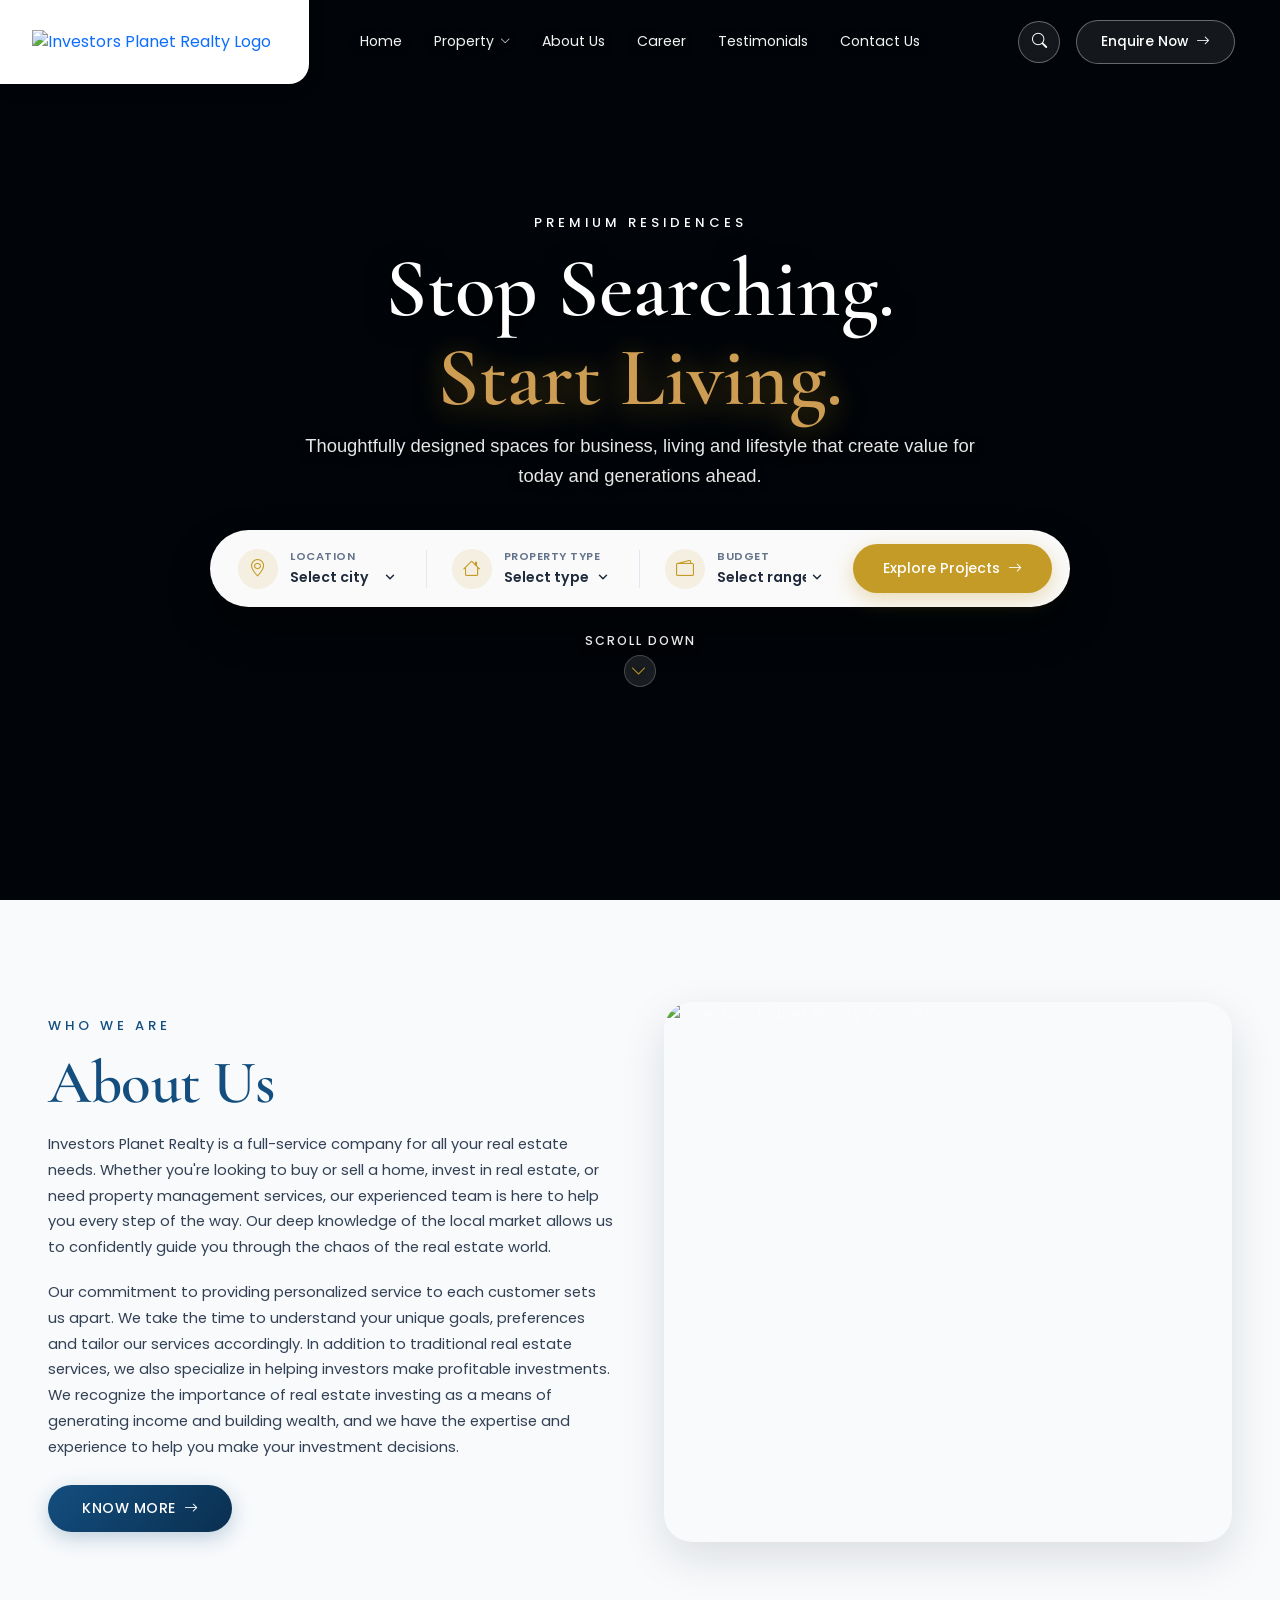
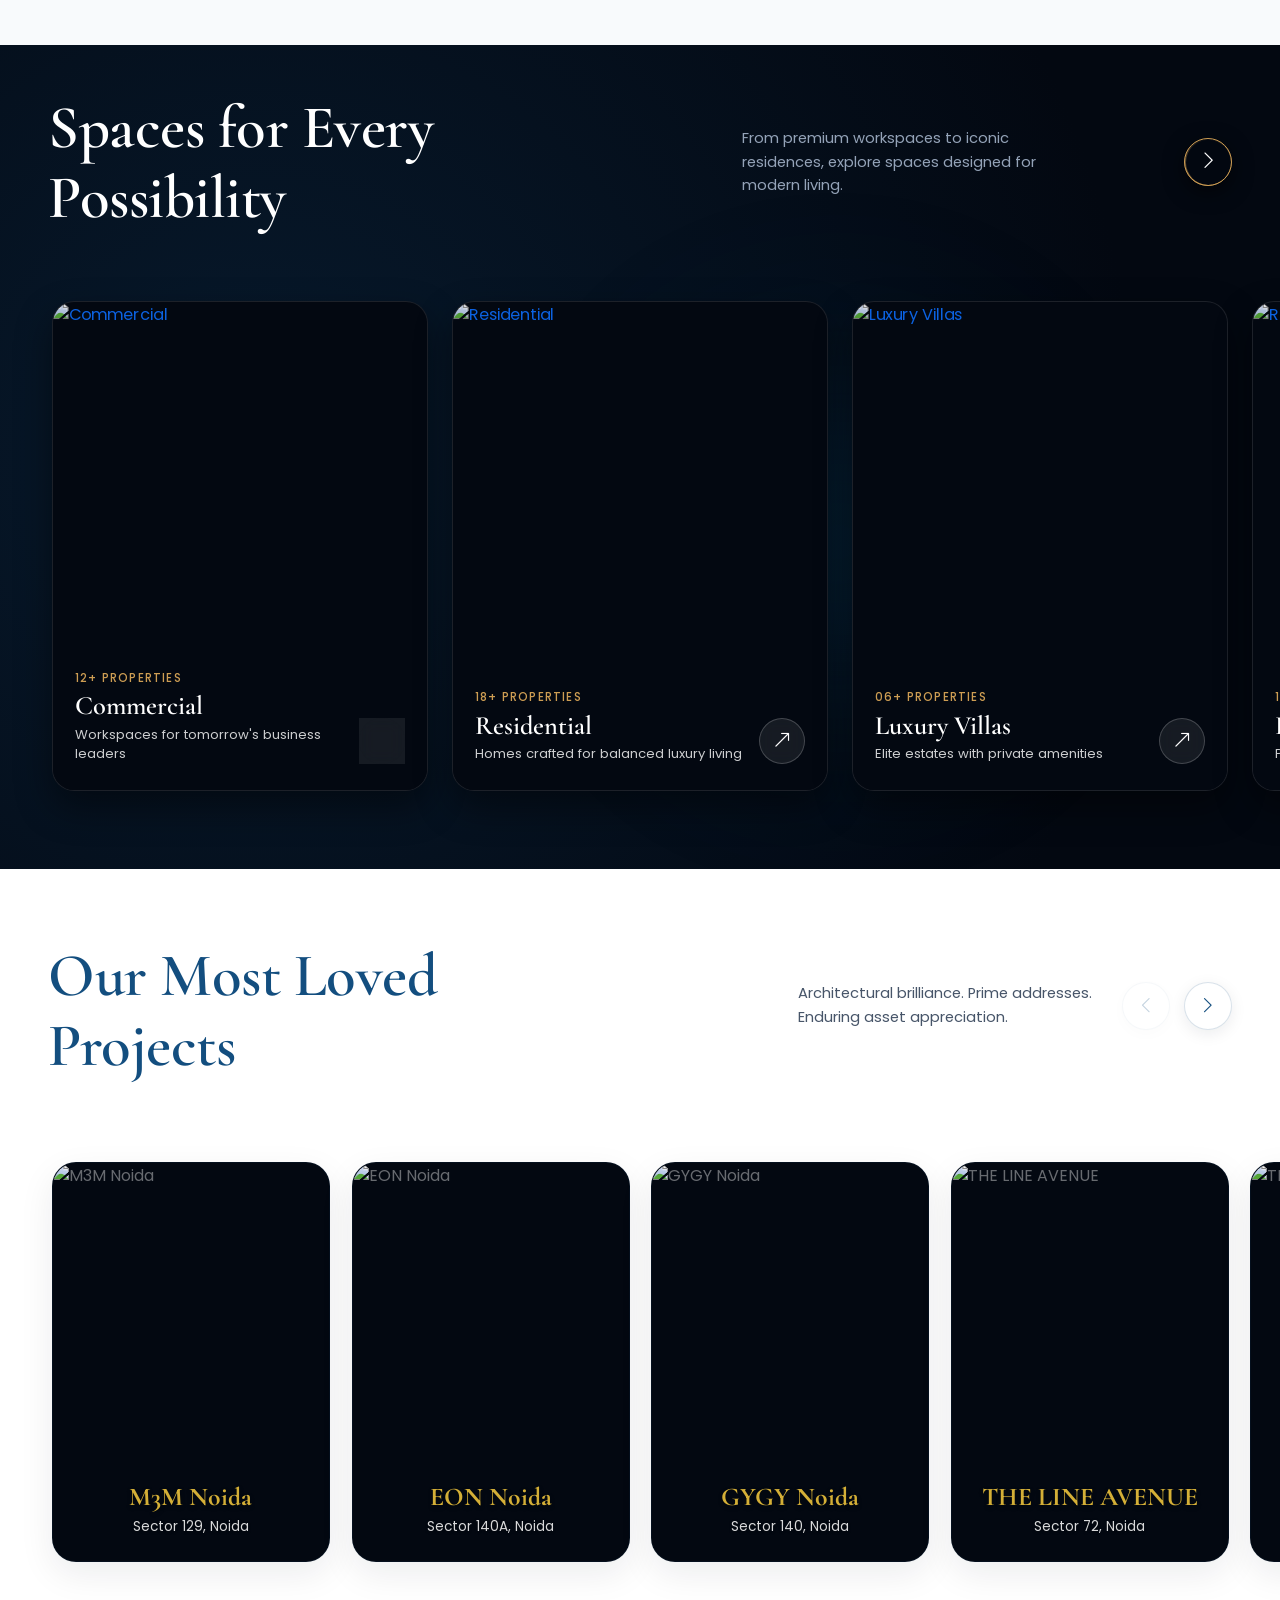
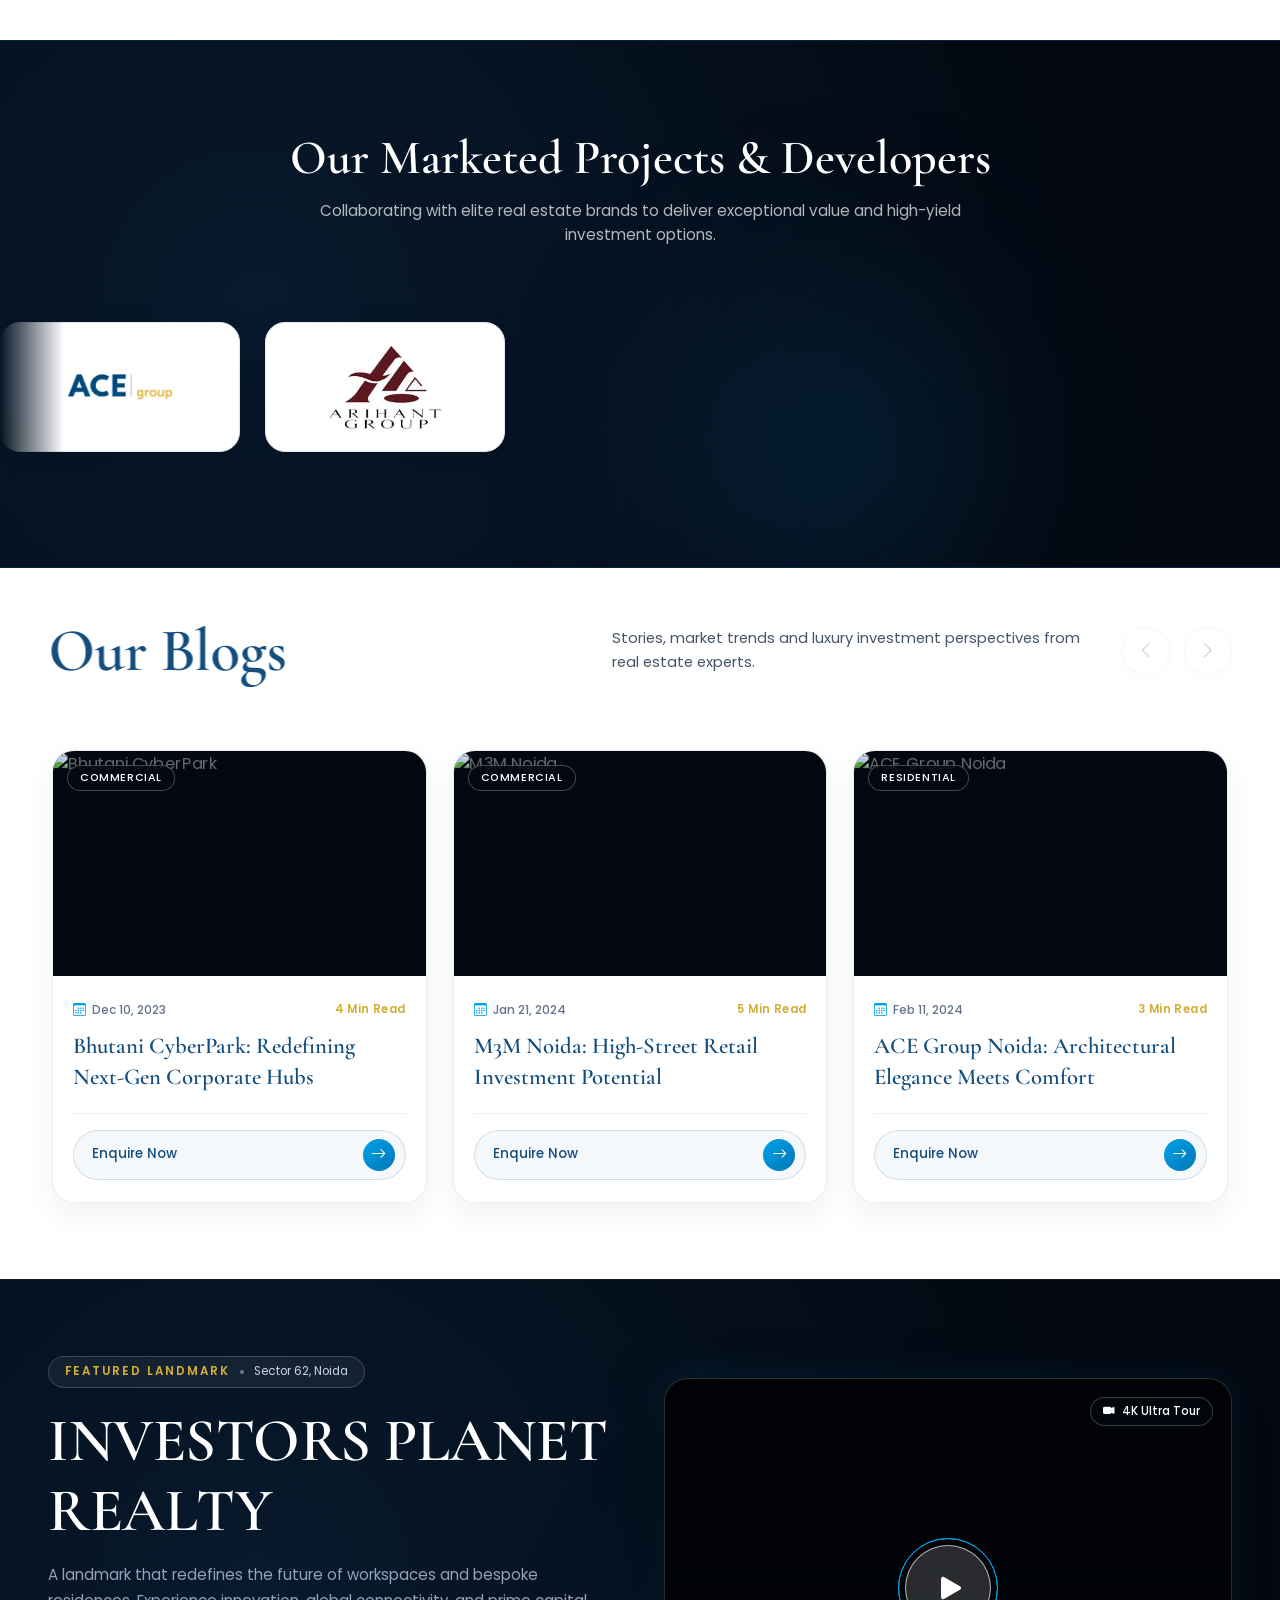
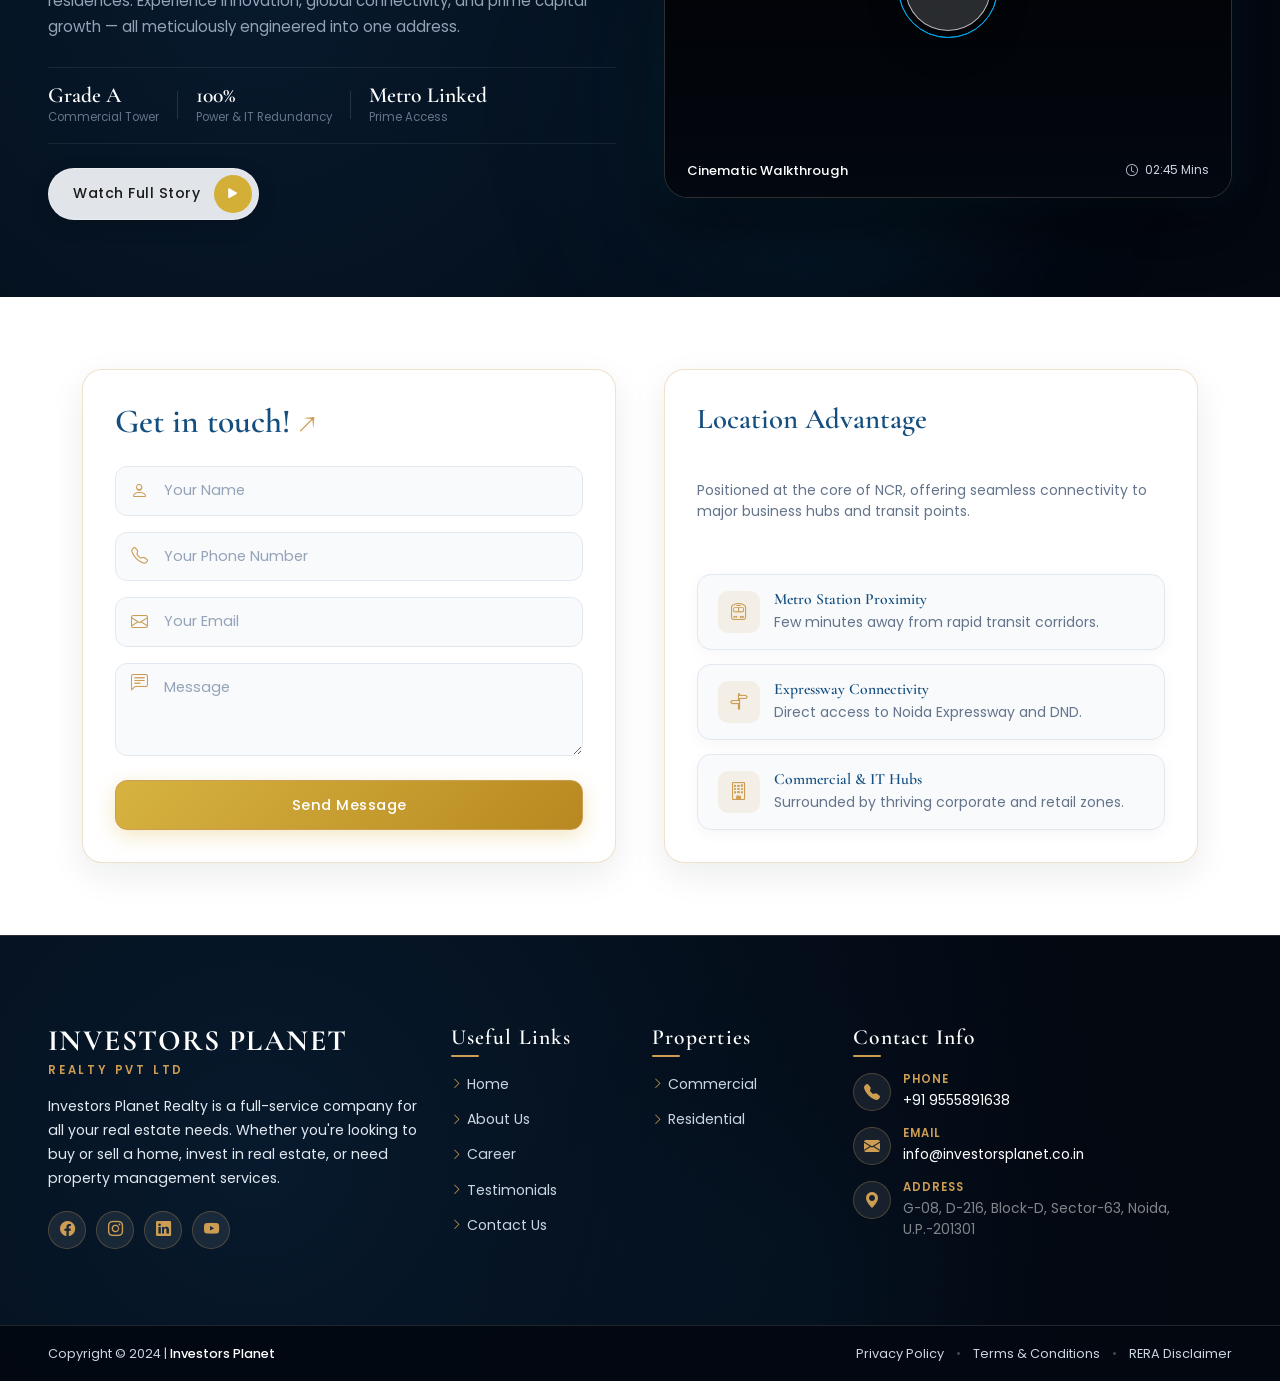
==== commit 433006b9: "commit" ====
--- a/index.html
+++ b/index.html
@@ -30,68 +30,71 @@
         <div class="spinner-golden"></div>
     </div>
 
-
-    <!-- navbar section -->
-    <nav class="top-navbar-wrapper" id="topNavbar">
-        <a href="index.html" class="navbar-logo-tab">
-            <img src="https://investorsplanet.co.in/assets/images/Logo/logo-in.jpeg" alt="Investors Planet Realty Logo">
+<!-- navbar section -->
+<nav class="top-navbar-wrapper" id="topNavbar">
+    <a href="index.html" class="navbar-logo-tab">
+        <img src="https://investorsplanet.co.in/assets/images/Logo/logo-in.jpeg" alt="Investors Planet Realty Logo">
+    </a>
+
+    <div class="center-nav-links">
+        <a href="index.html" class="nav-tab-item">Home</a>
+
+        <div class="nav-dropdown-wrapper">
+            <a href="all.html" class="nav-tab-item">
+                Property <i class="bi bi-chevron-down" style="font-size: 0.65rem;"></i>
+            </a>
+            <div class="nav-dropdown-menu">
+                <a href="Commercial.html" class="nav-dropdown-item">Commercial</a>
+                <a href="Residental.html" class="nav-dropdown-item">Residential</a>
+                <a href="new.html" class="nav-dropdown-item">New Launches</a>
+                <a href="plots.html" class="nav-dropdown-item">Plots</a>
+            </div>
+        </div>
+
+        <a href="About.html" class="nav-tab-item">About Us</a>
+        <a href="Career.html" class="nav-tab-item">Career</a>
+        <a href="Testimonials.html" class="nav-tab-item">Testimonials</a>
+        <a href="Contact.html" class="nav-tab-item">Contact Us</a>
+    </div>
+
+    <div class="navbar-right-actions">
+        <button class="nav-search-btn" title="Search" aria-label="Search">
+            <i class="bi bi-search"></i>
+        </button>
+        <a href="Contact.html" class="nav-enquire-btn">
+            Enquire Now <i class="bi bi-arrow-right"></i>
         </a>
 
-        <div class="center-nav-links">
-            <a href="index.html" class="nav-tab-item active">Home</a>
-
-            <div class="nav-dropdown-wrapper">
-                <a href="#" class="nav-tab-item">
-                    Property <i class="bi bi-chevron-down" style="font-size: 0.65rem;"></i>
-                </a>
-                <div class="nav-dropdown-menu">
-                    <a href="Commercial.html" class="nav-dropdown-item">Commercial</a>
-                    <a href="Residental.html" class="nav-dropdown-item">Residential</a>
-                </div>
-            </div>
-
-            <a href="About.html" class="nav-tab-item">About Us</a>
-            <a href="Career.html" class="nav-tab-item">Career</a>
-            <a href="Testimonials.html" class="nav-tab-item">Testimonials</a>
-            <a href="Contact.html" class="nav-tab-item">Contact Us
-            </a>
-        </div>
-
-        <div class="navbar-right-actions">
-            <button class="nav-search-btn" title="Search" aria-label="Search">
-                <i class="bi bi-search"></i>
-            </button>
-            <a href="Contact.html" class="nav-enquire-btn">
-                Enquire Now <i class="bi bi-arrow-right"></i>
-            </a>
-
-            <button class="mobile-hamburger-btn" id="menuToggle" aria-label="Toggle Navigation">
-                <span></span>
-                <span></span>
-                <span></span>
-            </button>
-        </div>
-    </nav>
-
-    <div class="drawer-overlay" id="drawerOverlay"></div>
-    <aside class="mobile-nav-drawer" id="mobileDrawer">
-        <button class="drawer-close-btn" id="drawerClose" aria-label="Close Navigation">&times;</button>
-        <ul class="drawer-links">
-            <li><a href="index.html" class="mobile-menu-link">Home</a></li>
-            <li><a href="Commercial.html" class="mobile-menu-link">Property - Commercial</a></li>
-            <li><a href="Residental.html" class="mobile-menu-link">Property - Residential</a></li>
-            <li><a href="About.html" class="mobile-menu-link">About Us</a></li>
-            <li><a href="Career.html" class="mobile-menu-link">Career</a></li>
-            <li><a href="Testimonials.html" class="mobile-menu-link">Testimonials</a></li>
-            <li><a href="Contact.html" class="mobile-menu-link">Contact Us</a></li>
-        </ul>
-        <div class="drawer-contact-box">
-            <a href="Contact.html" class="nav-enquire-btn w-100 justify-content-center">
-                Enquire Now <i class="bi bi-arrow-right"></i>
-            </a>
-        </div>
-    </aside>
-    <!-- navbar end   -->
+        <button class="mobile-hamburger-btn" id="menuToggle" aria-label="Toggle Navigation">
+            <span></span>
+            <span></span>
+            <span></span>
+        </button>
+    </div>
+</nav>
+
+<div class="drawer-overlay" id="drawerOverlay"></div>
+<aside class="mobile-nav-drawer" id="mobileDrawer">
+    <button class="drawer-close-btn" id="drawerClose" aria-label="Close Navigation">&times;</button>
+    <ul class="drawer-links">
+        <li><a href="index.html" class="mobile-menu-link">Home</a></li>
+        <li><a href="all.html" class="mobile-menu-link">All Properties</a></li>
+        <li><a href="Commercial.html" class="mobile-menu-link">Commercial</a></li>
+        <li><a href="Residental.html" class="mobile-menu-link">Residential</a></li>
+        <li><a href="new.html" class="mobile-menu-link">New Launches</a></li>
+        <li><a href="plots.html" class="mobile-menu-link">Plots</a></li>
+        <li><a href="About.html" class="mobile-menu-link">About Us</a></li>
+        <li><a href="Career.html" class="mobile-menu-link">Career</a></li>
+        <li><a href="Testimonials.html" class="mobile-menu-link">Testimonials</a></li>
+        <li><a href="Contact.html" class="mobile-menu-link">Contact Us</a></li>
+    </ul>
+    <div class="drawer-contact-box">
+        <a href="Contact.html" class="nav-enquire-btn w-100 justify-content-center">
+            Enquire Now <i class="bi bi-arrow-right"></i>
+        </a>
+    </div>
+</aside>
+<!-- navbar end -->
     <section class="hero-slider-section" id="heroSection">
         <div class="swiper heroSwiper">
             <div class="swiper-wrapper">
